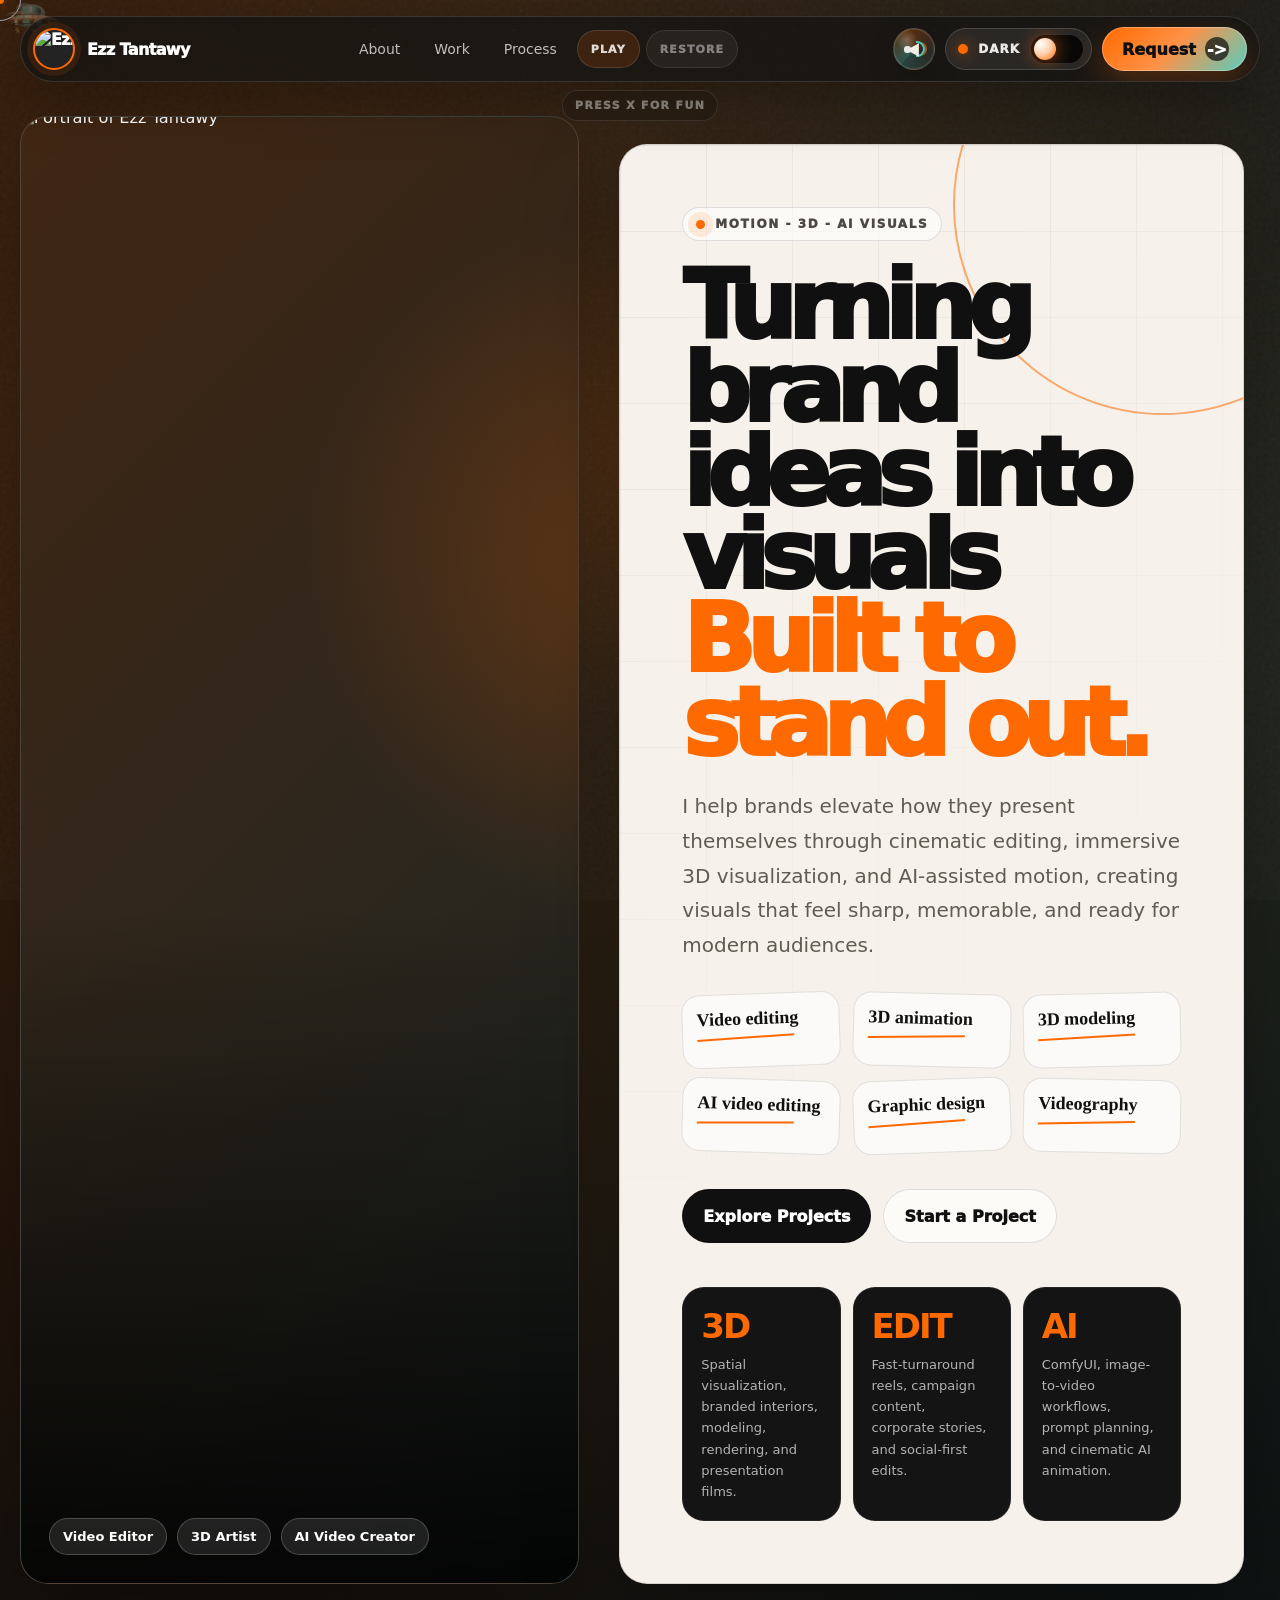
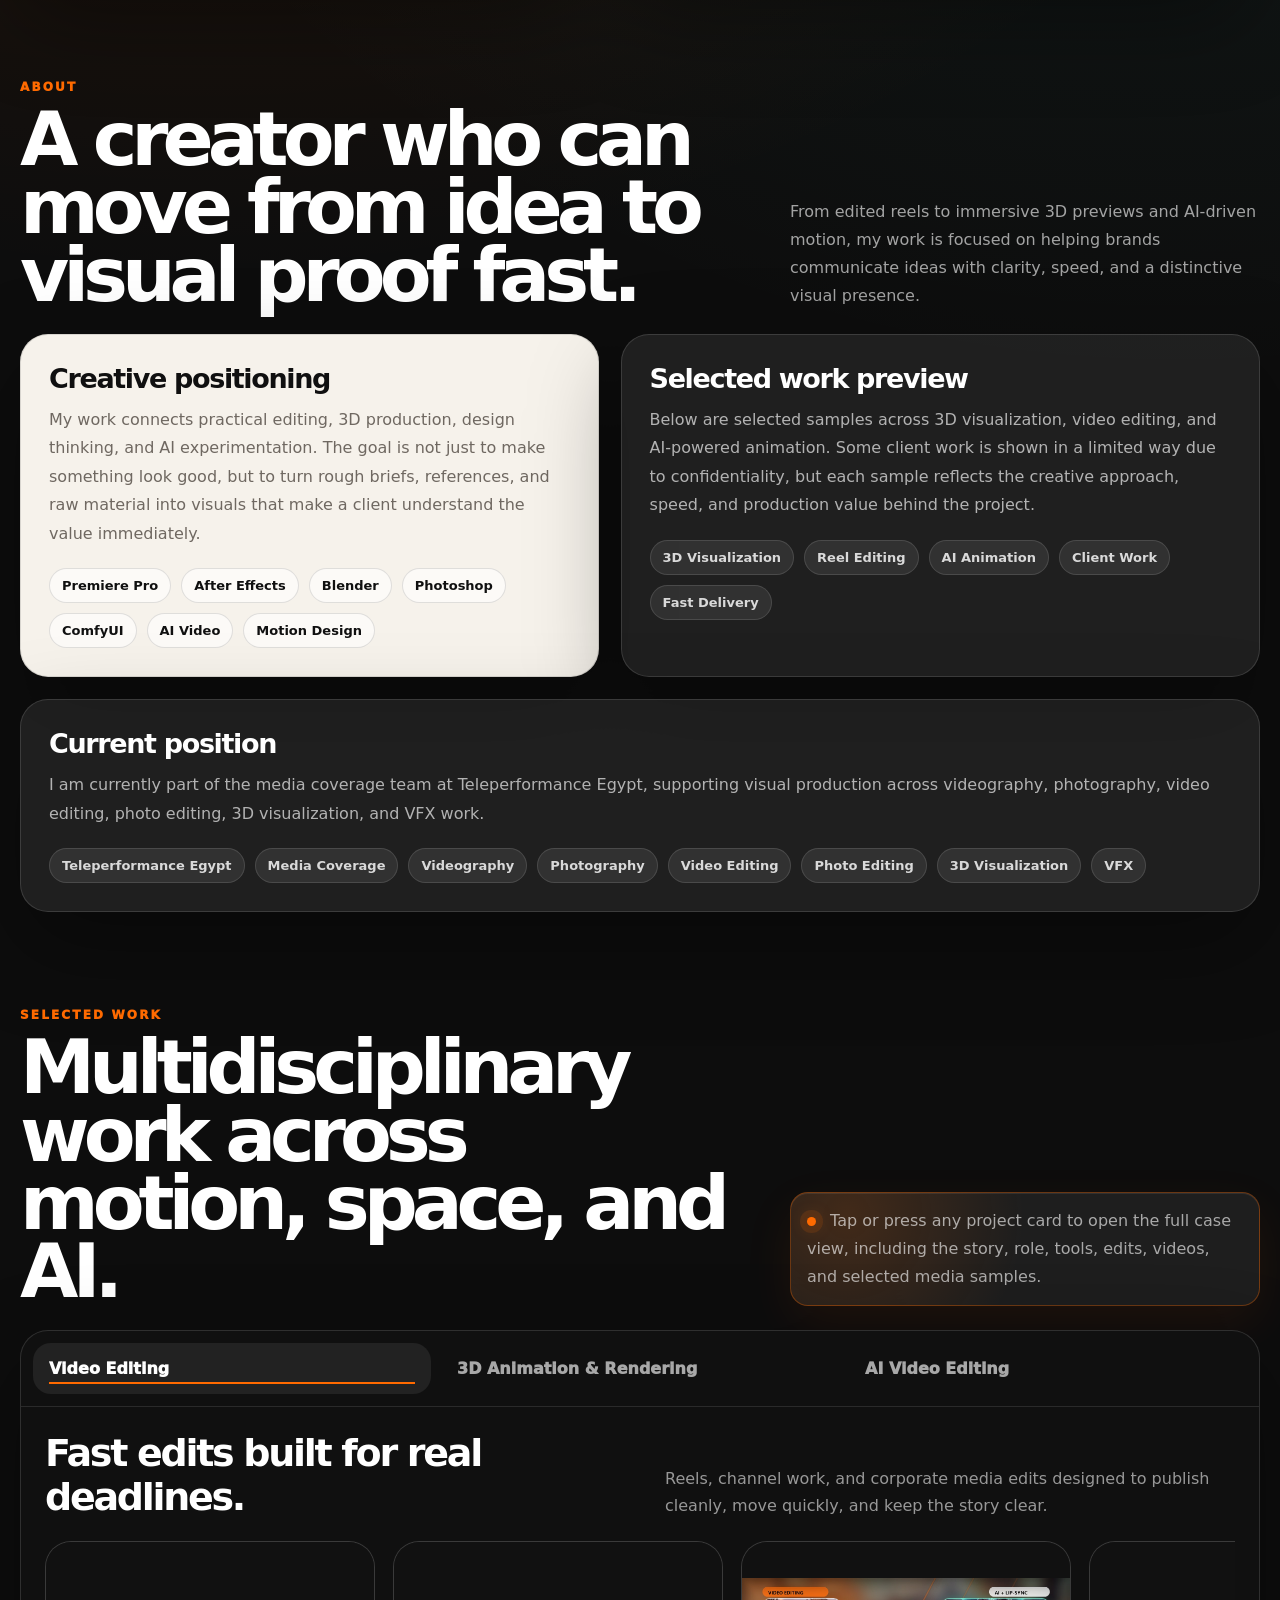
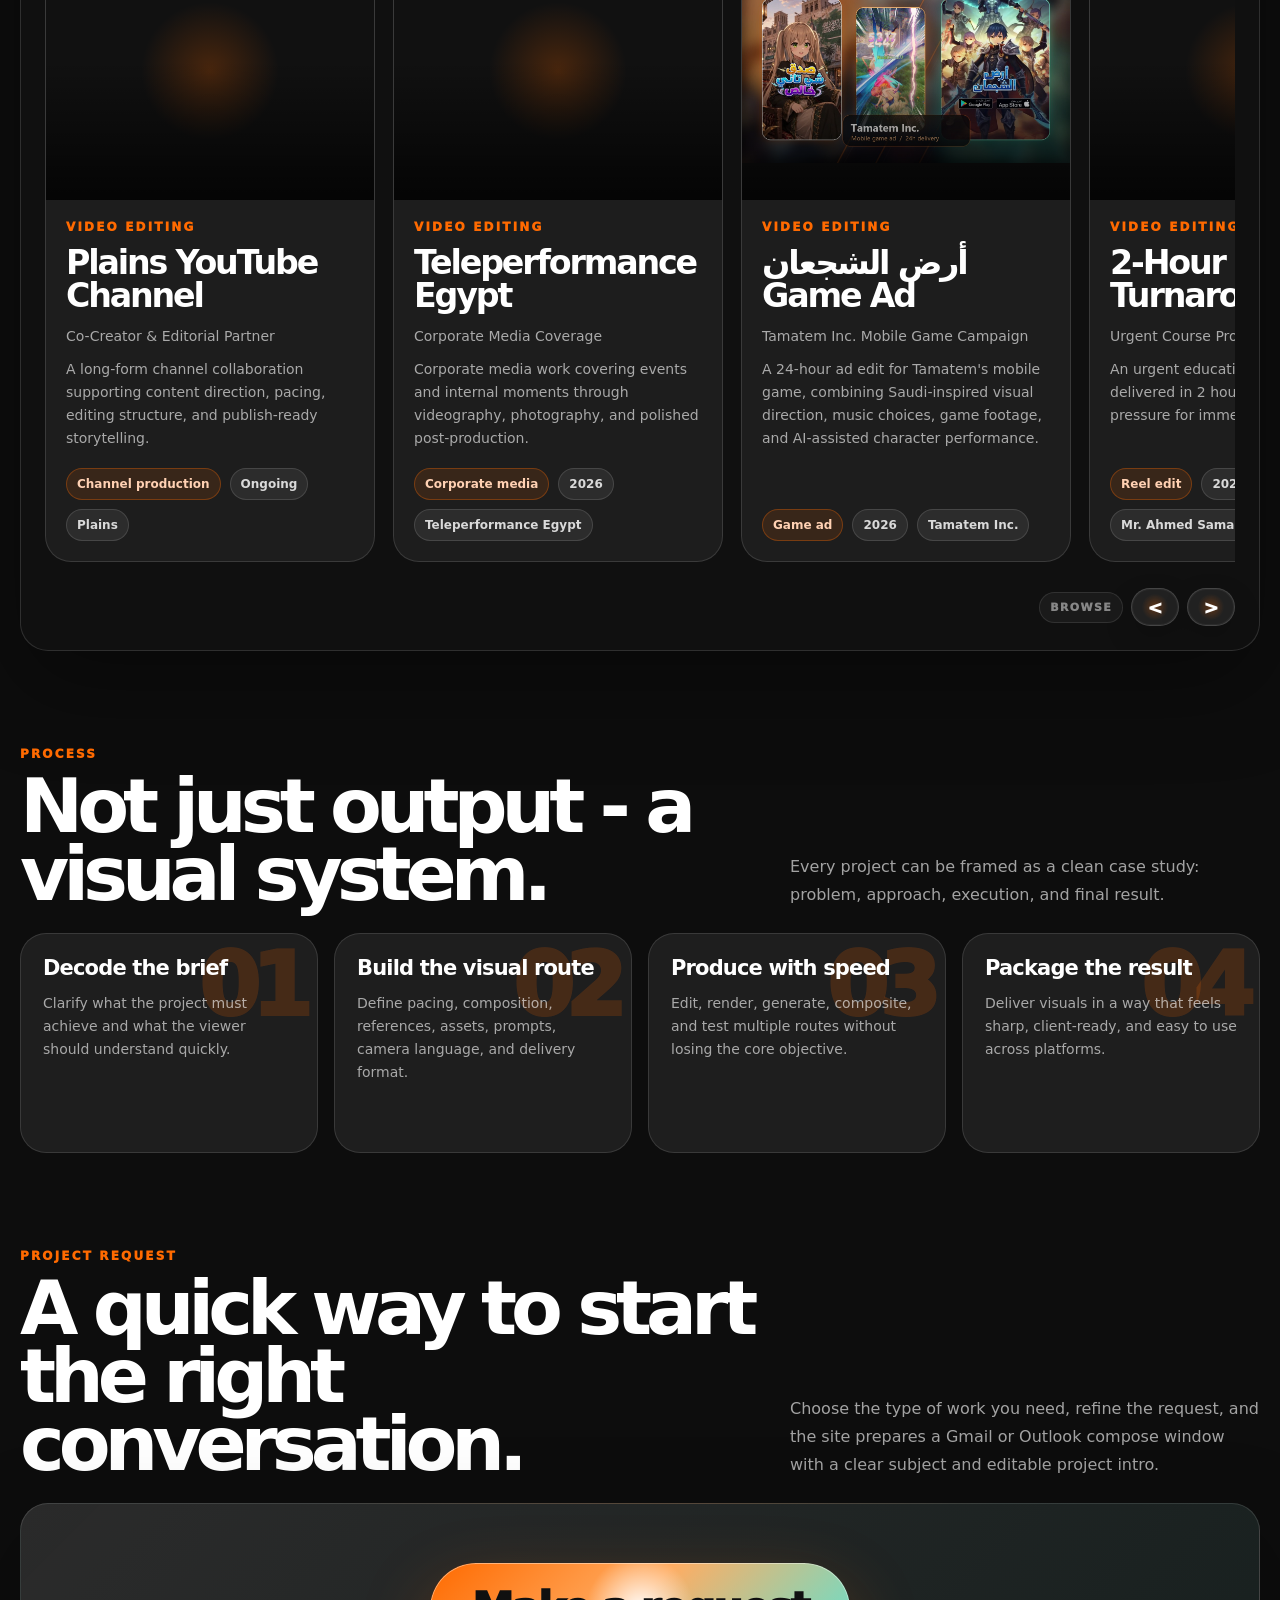
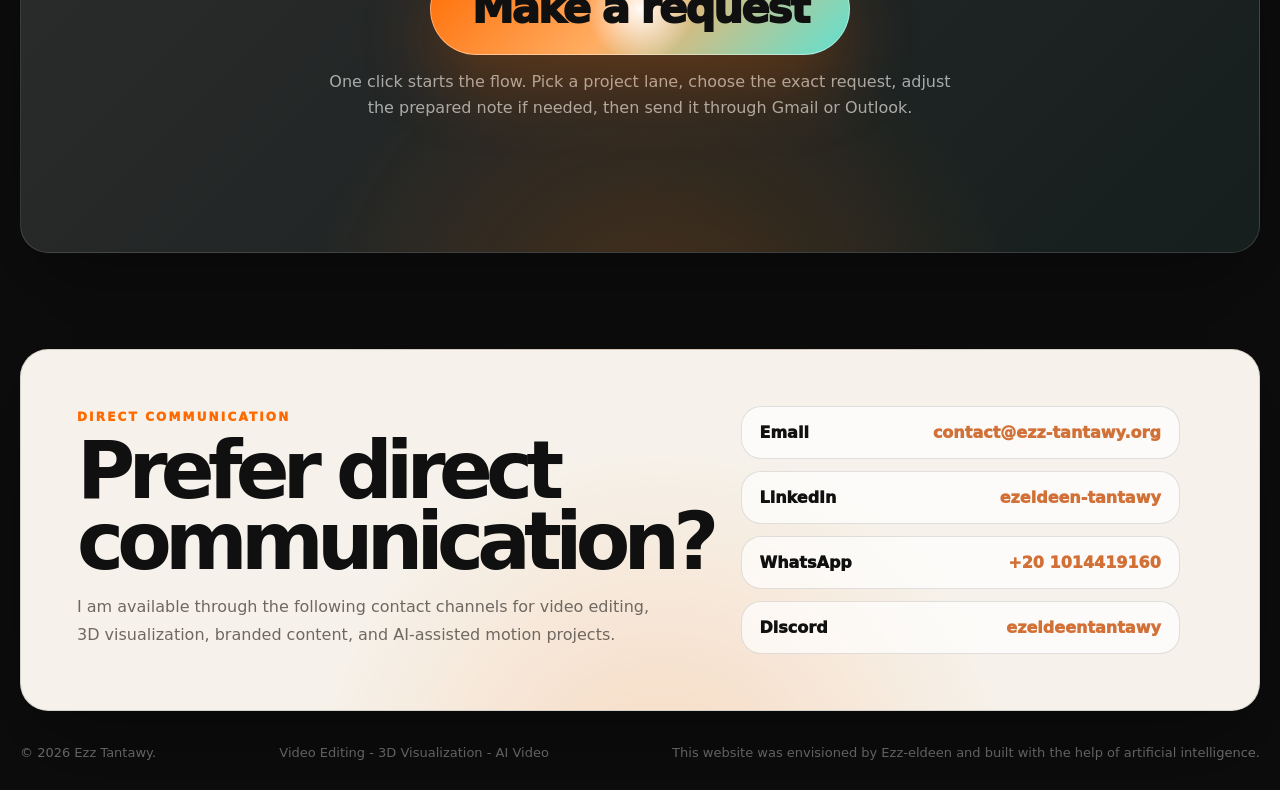
==== index.html @ 22fae377 "Add files via upload" ====
<!DOCTYPE html>
<html lang="en">
<head>
  <meta charset="UTF-8" />
  <meta name="viewport" content="width=device-width, initial-scale=1.0" />
  <title>Ezz Tantawy | Creative Portfolio</title>
  <meta name="description" content="Creative portfolio for Ezz Tantawy: video editing, 3D visualization, rendering, and AI-assisted video production." />
  <link rel="icon" type="image/png" href="assets/ezz-favicon.png" />
  <link rel="apple-touch-icon" href="assets/apple-touch-icon.png" />
  <link rel="preload" as="image" href="assets/ezz-profile-dark.jpg" />
  <link rel="preload" as="image" href="assets/ezz-profile-light.jpg" />
  <link rel="preload" as="image" href="assets/project-plains-youtube-channel.jpg" />
  <link rel="preload" as="image" href="assets/project-teleperformance-media-coverage.jpg" />
  <link rel="preload" as="image" href="assets/project-tamatem-heroes-land-ad.jpg" />
  <link rel="preload" as="image" href="assets/project-urgent-course-reel.jpg" />
  <link rel="preload" as="image" href="assets/project-waraha-hekaya-editor.jpg" />
  <link rel="preload" as="image" href="assets/project-automotive-service-center.jpg" />
  <link rel="preload" as="image" href="assets/project-apartment-visualization.jpg" />
  <link rel="preload" as="image" href="assets/project-apartment-floor-plan-visualization.jpg" />
  <link rel="preload" as="image" href="assets/project-comfyui-ai-animation.jpg" />
  <link rel="preload" as="image" href="assets/project-ai-building-vfx-animation.jpg" />
  <link rel="stylesheet" href="styles.css?v=20260604-tamatem-project" />
</head>
<body>
  <div class="intro-screen" id="introScreen" aria-hidden="true">
    <div class="intro-core">
      <span class="intro-progress-ring" aria-hidden="true"></span>
      <span class="intro-orbit intro-orbit-a" aria-hidden="true"></span>
      <span class="intro-orbit intro-orbit-b" aria-hidden="true"></span>
      <span class="intro-orbit intro-orbit-c" aria-hidden="true"></span>
      <img class="theme-portrait" src="assets/ezz-profile-dark.jpg" data-dark-src="assets/ezz-profile-dark.jpg" data-light-src="assets/ezz-profile-light.jpg" alt="" decoding="async" />
      <span class="intro-loading">Preparing portfolio <strong id="introProgressText">0%</strong></span>
    </div>
  </div>
  <div class="cursor-glow" aria-hidden="true"></div>
  <div class="cursor-ring" aria-hidden="true"></div>
  <div class="cursor-dot" aria-hidden="true"></div>
  <div class="theme-orbit-wash" aria-hidden="true"></div>
  <div class="space-war" id="spaceWar" aria-hidden="true"></div>
  <div class="player-ship" id="playerShip" aria-hidden="true"><span class="player-shield-barrier"></span></div>
  <div class="fun-hint" aria-hidden="true">
    <span class="desktop-copy">Press X for fun</span>
    <span class="mobile-copy">Double tap for fun</span>
  </div>
  <div class="arena-hud" id="arenaHud" aria-hidden="true">
    <span id="arenaStatus">Arena ready</span>
    <span id="bossStatus">Boss: waiting</span>
  </div>
  <div class="game-hud-panel" id="gameHudPanel" aria-hidden="true">
    <div class="ship-counter" id="shipCounter">SCORE 00000</div>
    <div class="hud-line"><span>Level</span><strong id="levelStatus">1</strong></div>
    <div class="hud-line"><span>Kills</span><strong id="killsStatus">0</strong></div>
    <div class="hud-line"><span>HP</span><strong id="healthStatus">100</strong></div>
    <div class="hud-bar"><span id="healthBar"></span></div>
    <div class="hud-line"><span>Shield</span><strong id="shieldStatus">0</strong></div>
    <div class="hud-bar shield"><span id="shieldBar"></span></div>
    <div class="powerup-status" id="powerupStatus">Base blaster</div>
  </div>
  <div class="scroll-lock-warning" id="scrollLockWarning" aria-hidden="true">Please end the game session to continue exploring the website</div>
  <div class="game-over-backdrop" id="gameOverBackdrop" aria-hidden="true"></div>
  <div class="game-over-panel" id="gameOverPanel" role="dialog" aria-modal="false" aria-hidden="true">
    <button class="game-over-close interactive" id="closeGameOverBtn" type="button" aria-label="Close game over popup">×</button>
    <h2>Game over</h2>
    <p>Your ship took critical damage, but the run looked good. Try again from level 1, or turn that arcade energy into a real project request.</p>
    <button class="try-again-btn interactive" id="tryAgainBtn" type="button">Try again</button>
    <button class="game-request-btn interactive" id="gameRequestBtn" type="button">Request a project</button>
  </div>
  <div class="level-transition-panel" id="levelTransitionPanel" aria-hidden="true">
    <small id="levelTransitionKicker">Level 1</small>
    <h2 id="levelTransitionTitle">Incoming wave</h2>
    <p id="levelTransitionText">Clear the hostile ships and keep your HP above zero.</p>
    <button class="try-again-btn interactive" id="levelRestartBtn" type="button">Play again</button>
  </div>

  <main class="page">
    <nav class="nav reveal interactive">
      <a class="brand" href="#top" aria-label="Go to top">
        <img class="brand-img theme-portrait" id="brandPortrait" src="assets/ezz-profile-dark.jpg" data-dark-src="assets/ezz-profile-dark.jpg" data-light-src="assets/ezz-profile-light.jpg" alt="Ezz Tantawy" decoding="async" fetchpriority="high" />
        <span>Ezz Tantawy</span>
      </a>
      <div class="nav-links" aria-label="Main navigation">
        <a href="#about">About</a>
        <a href="#work">Work</a>
        <a href="#process">Process</a>
        <button class="play-mode-btn interactive" id="playModeBtn" type="button">Play</button>
        <button class="restore-world-btn interactive" id="restoreWorldBtn" type="button">Restore</button>
      </div>
      <div class="nav-actions">
        <button class="sound-toggle interactive" id="soundToggle" type="button" aria-label="Mute sound" aria-pressed="false" title="Mute sound">
          <span class="sound-icon" aria-hidden="true">
            <span class="sound-wave"></span>
            <span class="sound-slash"></span>
          </span>
        </button>
        <button class="theme-switch interactive" id="themeSwitch" type="button" aria-label="Switch to light mode" aria-pressed="false">
          <span class="theme-switch-icon" aria-hidden="true"></span>
          <span class="theme-switch-text">Dark</span>
          <span class="theme-switch-track" aria-hidden="true"><span class="theme-switch-thumb"></span></span>
        </button>
        <a class="nav-cta interactive" href="#request">Request</a>
      </div>
    </nav>

    <header id="top" class="hero">
      <aside class="hero-photo reveal interactive">
        <img class="theme-portrait" id="heroPortrait" src="assets/ezz-profile-dark.jpg" data-dark-src="assets/ezz-profile-dark.jpg" data-light-src="assets/ezz-profile-light.jpg" alt="Portrait of Ezz Tantawy" decoding="async" fetchpriority="high" />
        <div class="photo-tags">
          <span>Video Editor</span>
          <span>3D Artist</span>
          <span>AI Video Creator</span>
        </div>
      </aside>

      <section class="hero-copy reveal interactive" aria-label="Portfolio intro">
        <div class="circle-line"></div>
        <div class="hero-content">
          <div class="eyebrow"><span class="dot"></span> Motion - 3D - AI Visuals</div>
          <h1>Turning brand ideas into visuals<br><em>Built to stand out.</em></h1>
          <p class="hero-desc">
            I help brands elevate how they present themselves through cinematic editing, immersive 3D visualization, and AI-assisted motion, creating visuals that feel sharp, memorable, and ready for modern audiences.
          </p>

          <div class="role-strip">
            <div class="role-card" style="--r:-2deg"><strong>Video editing</strong><i></i></div>
            <div class="role-card" style="--r:1.5deg"><strong>3D animation</strong><i></i></div>
            <div class="role-card" style="--r:-1.3deg"><strong>3D modeling</strong><i></i></div>
            <div class="role-card" style="--r:1.9deg"><strong>AI video editing</strong><i></i></div>
            <div class="role-card" style="--r:-2.2deg"><strong>Graphic design</strong><i></i></div>
            <div class="role-card" style="--r:1.1deg"><strong>Videography</strong><i></i></div>
          </div>

          <div class="actions">
            <a class="btn btn-dark interactive" href="#work">Explore Projects</a>
            <a class="btn btn-light interactive" href="#request">Start a Project</a>
          </div>
        </div>

        <div class="hero-bottom">
          <div class="metrics">
            <div class="metric interactive"><strong>3D</strong><span>Spatial visualization, branded interiors, modeling, rendering, and presentation films.</span></div>
            <div class="metric interactive"><strong>EDIT</strong><span>Fast-turnaround reels, campaign content, corporate stories, and social-first edits.</span></div>
            <div class="metric interactive"><strong>AI</strong><span>ComfyUI, image-to-video workflows, prompt planning, and cinematic AI animation.</span></div>
          </div>
        </div>
      </section>
    </header>

    <section id="about">
      <div class="section-head reveal">
        <div>
          <div class="kicker">About</div>
          <h2>A creator who can move from idea to visual proof fast.</h2>
        </div>
        <p>
          From edited reels to immersive 3D previews and AI-driven motion, my work is focused on helping brands communicate ideas with clarity, speed, and a distinctive visual presence.
        </p>
      </div>

      <div class="about-grid">
        <article class="panel light reveal interactive">
          <h3>Creative positioning</h3>
          <p>
            My work connects practical editing, 3D production, design thinking, and AI experimentation. The goal is not just to make something look good, but to turn rough briefs, references, and raw material into visuals that make a client understand the value immediately.
          </p>
          <div class="chips">
            <span class="chip">Premiere Pro</span>
            <span class="chip">After Effects</span>
            <span class="chip">Blender</span>
            <span class="chip">Photoshop</span>
            <span class="chip">ComfyUI</span>
            <span class="chip">AI Video</span>
            <span class="chip">Motion Design</span>
          </div>
        </article>

        <article class="panel reveal interactive">
          <h3>Selected work preview</h3>
          <p>
            Below are selected samples across 3D visualization, video editing, and AI-powered animation. Some client work is shown in a limited way due to confidentiality, but each sample reflects the creative approach, speed, and production value behind the project.
          </p>
          <div class="chips">
            <span class="chip">3D Visualization</span>
            <span class="chip">Reel Editing</span>
            <span class="chip">AI Animation</span>
            <span class="chip">Client Work</span>
            <span class="chip">Fast Delivery</span>
          </div>
        </article>

        <article class="panel current-position-panel reveal interactive">
          <h3>Current position</h3>
          <p>
            I am currently part of the media coverage team at Teleperformance Egypt, supporting visual production across videography, photography, video editing, photo editing, 3D visualization, and VFX work.
          </p>
          <div class="chips">
            <span class="chip">Teleperformance Egypt</span>
            <span class="chip">Media Coverage</span>
            <span class="chip">Videography</span>
            <span class="chip">Photography</span>
            <span class="chip">Video Editing</span>
            <span class="chip">Photo Editing</span>
            <span class="chip">3D Visualization</span>
            <span class="chip">VFX</span>
          </div>
        </article>
      </div>
    </section>

    <section id="work">
      <div class="section-head reveal">
        <div>
          <div class="kicker">Selected work</div>
          <h2>Multidisciplinary work across motion, space, and AI.</h2>
        </div>
        <p class="work-access-note">
          Tap or press any project card to open the full case view, including the story, role, tools, edits, videos, and selected media samples.
        </p>
      </div>

      <div class="tabs-shell reveal interactive">
        <div class="tab-row" role="tablist" aria-label="Portfolio categories">
          <button class="tab-btn active" type="button" data-tab="editing" role="tab" aria-selected="true">Video Editing</button>
          <button class="tab-btn" type="button" data-tab="threeD" role="tab" aria-selected="false">3D Animation & Rendering</button>
          <button class="tab-btn" type="button" data-tab="ai" role="tab" aria-selected="false">AI Video Editing</button>
        </div>

        <div class="tab-content active" id="editing" role="tabpanel">
          <div class="gallery-head">
            <div><h3>Fast edits built for real deadlines.</h3></div>
            <p>Reels, channel work, and corporate media edits designed to publish cleanly, move quickly, and keep the story clear.</p>
          </div>
          <div class="carousel-wrap">
            <div class="project-track" data-category="editing"></div>
            <div class="carousel-actions"><button class="arrow-btn" data-scroll="editing" data-dir="-1" aria-label="Scroll editing projects left">&lt;</button><button class="arrow-btn" data-scroll="editing" data-dir="1" aria-label="Scroll editing projects right">&gt;</button></div>
          </div>
        </div>

        <div class="tab-content" id="threeD" role="tabpanel">
          <div class="gallery-head">
            <div><h3>Spatial stories from plan to rendered reality.</h3></div>
            <p>3D projects focused on visualizing spaces, brands, and experiences before they physically exist.</p>
          </div>
          <div class="carousel-wrap">
            <div class="project-track" data-category="threeD"></div>
            <div class="carousel-actions"><button class="arrow-btn" data-scroll="threeD" data-dir="-1" aria-label="Scroll 3D projects left">&lt;</button><button class="arrow-btn" data-scroll="threeD" data-dir="1" aria-label="Scroll 3D projects right">&gt;</button></div>
          </div>
        </div>

        <div class="tab-content" id="ai" role="tabpanel">
          <div class="gallery-head">
            <div><h3>Experimental AI motion with production intent.</h3></div>
            <p>Image-to-video workflows, ComfyUI systems, and AI animation pieces refined through planning and post-production.</p>
          </div>
          <div class="carousel-wrap">
            <div class="project-track" data-category="ai"></div>
            <div class="carousel-actions"><button class="arrow-btn" data-scroll="ai" data-dir="-1" aria-label="Scroll AI projects left">&lt;</button><button class="arrow-btn" data-scroll="ai" data-dir="1" aria-label="Scroll AI projects right">&gt;</button></div>
          </div>
        </div>
      </div>
    </section>

    <section id="process">
      <div class="section-head reveal">
        <div>
          <div class="kicker">Process</div>
          <h2>Not just output - a visual system.</h2>
        </div>
        <p>Every project can be framed as a clean case study: problem, approach, execution, and final result.</p>
      </div>
      <div class="process-grid">
        <article class="process-card reveal interactive" data-step="01"><h3>Decode the brief</h3><p>Clarify what the project must achieve and what the viewer should understand quickly.</p></article>
        <article class="process-card reveal interactive" data-step="02"><h3>Build the visual route</h3><p>Define pacing, composition, references, assets, prompts, camera language, and delivery format.</p></article>
        <article class="process-card reveal interactive" data-step="03"><h3>Produce with speed</h3><p>Edit, render, generate, composite, and test multiple routes without losing the core objective.</p></article>
        <article class="process-card reveal interactive" data-step="04"><h3>Package the result</h3><p>Deliver visuals in a way that feels sharp, client-ready, and easy to use across platforms.</p></article>
      </div>
    </section>

    <section id="request">
      <div class="section-head reveal">
        <div>
          <div class="kicker">Project request</div>
          <h2>A quick way to start the right conversation.</h2>
        </div>
        <p>Choose the type of work you need, refine the request, and the site prepares a Gmail or Outlook compose window with a clear subject and editable project intro.</p>
      </div>

      <div class="request-card reveal interactive" id="requestTool" aria-label="Project request tool">
        <div class="request-start">
          <button class="request-main-btn interactive" id="makeRequestBtn" type="button">Make a request</button>
          <p class="request-microcopy">One click starts the flow. Pick a project lane, choose the exact request, adjust the prepared note if needed, then send it through Gmail or Outlook.</p>
        </div>

        <div class="request-choices" id="requestChoices" aria-hidden="true">
          <button class="choice-btn interactive" type="button" data-category="threeD">3D Modeling & Visualization</button>
          <button class="choice-btn interactive" type="button" data-category="editing">Video Editing</button>
          <button class="choice-btn interactive" type="button" data-category="longTerm">Long-Term Project Request</button>
        </div>

        <div class="request-subchoices" id="requestSubChoices" aria-hidden="true">
          <div class="request-step-label" id="requestSubLabel">Choose a focus</div>
        </div>

        <div class="request-form" id="requestForm" aria-hidden="true">
          <label class="request-field">
            Selected request
            <select id="requestTypeSelect">
              <optgroup label="3D Modeling & Visualization">
                <option value="3D Modeling & Visualization - Interior Design">Interior Design Visualization</option>
                <option value="3D Modeling & Visualization - Product Visualization">Product Visualization</option>
                <option value="3D Modeling & Visualization - 3D Animation">3D Animation</option>
              </optgroup>
              <optgroup label="Video Editing">
                <option value="Video Editing - Short-Form Reel Editing">Short-Form Reel Editing</option>
                <option value="Video Editing - Long-Form Video Editing">Long-Form Video Editing</option>
                <option value="Video Editing - Motion Design">Motion Design</option>
              </optgroup>
              <optgroup label="Long-Term Project Request">
                <option value="Long-Term Project Request - 1-3 Months">1-3 Months</option>
                <option value="Long-Term Project Request - 3-6 Months">3-6 Months</option>
                <option value="Long-Term Project Request - 6+ Months">6+ Months</option>
              </optgroup>
            </select>
          </label>

          <label class="request-field">
            Additional details
            <textarea id="requestDetails" placeholder="A short project intro will appear here after you choose a request focus. You can edit it, add details, or clear it before sending."></textarea>
          </label>

          <p class="request-helper">The email subject and message intro update from the selected focus. You can edit the text before choosing Gmail or Outlook.</p>
          <button class="send-request interactive" id="sendRequestBtn" type="button"><span>Send request</span></button>
          <div class="mail-options" id="mailOptions" aria-hidden="true" aria-label="Choose email provider">
            <button class="mail-option interactive" type="button" data-provider="gmail">Gmail</button>
            <button class="mail-option interactive" type="button" data-provider="outlook">Outlook</button>
          </div>
        </div>
      </div>
    </section>

    <section id="contact" class="contact-card reveal interactive">
      <div>
        <div class="kicker">Direct communication</div>
        <h2>Prefer direct communication?</h2>
        <p>I am available through the following contact channels for video editing, 3D visualization, branded content, and AI-assisted motion projects.</p>
      </div>
      <div class="contact-links">
        <a class="contact-link interactive" href="mailto:contact@ezz-tantawy.org"><span>Email</span><span>contact@ezz-tantawy.org</span></a>
        <a class="contact-link interactive" href="https://www.linkedin.com/in/ezeldeen-tantawy-785189240/" target="_blank" rel="noopener"><span>LinkedIn</span><span>ezeldeen-tantawy</span></a>
        <a class="contact-link interactive" href="https://wa.me/201014419160" target="_blank" rel="noopener"><span>WhatsApp</span><span>+20 1014419160</span></a>
        <a class="contact-link interactive" href="#" id="discordLink"><span>Discord</span><span>ezeldeentantawy</span></a>
      </div>
    </section>

    <footer>
      <span>&copy; <span id="year"></span> Ezz Tantawy.</span>
      <span>Video Editing - 3D Visualization - AI Video</span>
      <span>This website was envisioned by Ezz-eldeen and built with the help of artificial intelligence.</span>
    </footer>
  </main>

  <div class="modal" id="projectModal" aria-hidden="true" role="dialog" aria-modal="true">
    <div class="modal-card interactive">
      <button class="close-modal" type="button" aria-label="Close project viewer">&times;</button>
      <div class="modal-media">
        <div class="stage" id="stage"></div>
        <div class="media-tabs" id="mediaTabs"></div>
        <div class="media-list" id="mediaList"></div>
        <a class="open-external" id="openExternal" href="#" target="_blank" rel="noopener">Open current media externally</a>
      </div>
      <div class="modal-info">
        <div class="modal-kicker" id="modalCategory"></div>
        <h2 id="modalTitle"></h2>
        <p id="modalDescription"></p>
        <div class="info-grid" id="modalInfoGrid"></div>
        <div class="highlights" id="modalHighlights"></div>
        <button class="expand-btn" type="button" id="expandBtn">Show full breakdown</button>
        <div class="breakdown" id="breakdown"></div>
      </div>
    </div>
  </div>

  <script src="app.js?v=20260604-tamatem-project"></script>
</body>
</html>
---- styles.css ----
:root {
  --bg: #0d0d0d;
  --ink: #101010;
  --coal: #171717;
  --coal-2: #232323;
  --paper: #f6f2eb;
  --white: #ffffff;
  --muted: #a6a09a;
  --muted-dark: #6f6861;
  --orange: #ff6a00;
  --orange-2: #d27137;
  --teal: #5ee2d2;
  --cream: #fff7ea;
  --line: rgba(255,255,255,.13);
  --dark-line: rgba(16,16,16,.12);
  --radius: 28px;
  --shadow: 0 34px 90px rgba(0,0,0,.35);
  --mouse-x: 50vw;
  --mouse-y: 50vh;
  --intro-progress: 0%;
}

* { box-sizing: border-box; margin: 0; padding: 0; }
html { scroll-behavior: smooth; }
body {
  min-height: 100vh;
  color: var(--white);
  background:
    radial-gradient(circle at var(--mouse-x) var(--mouse-y), rgba(255,106,0,.14), transparent 22vw),
    radial-gradient(circle at 16% 7%, rgba(255,106,0,.22), transparent 28%),
    radial-gradient(circle at 92% 12%, rgba(94,226,210,.10), transparent 26%),
    var(--bg);
  font-family: Inter, ui-sans-serif, system-ui, -apple-system, BlinkMacSystemFont, "Segoe UI", sans-serif;
  overflow-x: hidden;
}

body::before {
  content: "";
  position: fixed;
  inset: 0;
  z-index: 0;
  pointer-events: none;
  background-image:
    linear-gradient(rgba(255,255,255,.07) 1px, transparent 1px),
    linear-gradient(90deg, rgba(255,255,255,.07) 1px, transparent 1px);
  background-size: 92px 92px;
  mask-image: radial-gradient(circle at var(--mouse-x) var(--mouse-y), black 0 28vw, transparent 58vw);
  opacity: .42;
}

body::after {
  content: "";
  position: fixed;
  inset: 0;
  z-index: 1;
  pointer-events: none;
  background-image: url("data:image/svg+xml,%3Csvg viewBox='0 0 260 260' xmlns='http://www.w3.org/2000/svg'%3E%3Cfilter id='n'%3E%3CfeTurbulence type='fractalNoise' baseFrequency='.82' numOctaves='4' stitchTiles='stitch'/%3E%3C/filter%3E%3Crect width='100%25' height='100%25' filter='url(%23n)'/%3E%3C/svg%3E");
  opacity: .055;
}

.intro-screen {
  position: fixed;
  inset: 0;
  z-index: 10000;
  display: grid;
  place-items: center;
  background:
    radial-gradient(circle at 50% 42%, rgba(255,106,0,.28), transparent 28%),
    radial-gradient(circle at 50% 58%, rgba(94,226,210,.12), transparent 34%),
    radial-gradient(circle at 18% 18%, rgba(255,255,255,.08), transparent 22%),
    #080808;
  transition: opacity .7s ease, transform .8s cubic-bezier(.16,.84,.24,1), filter .7s ease;
  overflow: hidden;
}

.intro-screen::before,
.intro-screen::after {
  content: "";
  position: absolute;
  inset: 0;
  pointer-events: none;
}

.intro-screen::before {
  background-image:
    linear-gradient(rgba(255,255,255,.055) 1px, transparent 1px),
    linear-gradient(90deg, rgba(255,255,255,.055) 1px, transparent 1px);
  background-size: 84px 84px;
  mask-image: radial-gradient(circle at 50% 50%, black, transparent 72%);
  opacity: .35;
}

.intro-screen::after {
  background:
    conic-gradient(from 0deg at 50% 50%, transparent 0 34deg, rgba(255,106,0,.10) 46deg, transparent 72deg, rgba(94,226,210,.08) 126deg, transparent 170deg, rgba(255,255,255,.06) 220deg, transparent 360deg);
  animation: introBackdropOrbit 7s linear infinite;
  opacity: .7;
}

.intro-core {
  position: relative;
  width: min(260px, 58vw);
  aspect-ratio: 1;
  display: grid;
  place-items: center;
  border-radius: 50%;
  background:
    radial-gradient(circle at 50% 50%, rgba(255,106,0,.18), transparent 50%),
    rgba(255,255,255,.045);
  box-shadow: 0 0 70px rgba(255,106,0,.30), inset 0 0 0 1px rgba(255,255,255,.22);
  animation: introPulse 1.4s ease-in-out infinite;
  z-index: 2;
}

.intro-core::before,
.intro-core::after {
  content: "";
  position: absolute;
  inset: -22px;
  border-radius: 50%;
  border: 1px solid rgba(255,106,0,.22);
  border-top-color: rgba(255,106,0,.90);
  border-left-color: rgba(94,226,210,.52);
  filter: drop-shadow(0 0 12px rgba(255,106,0,.34));
  animation: introOrbit 2.1s linear infinite;
}

.intro-core::after {
  inset: -42px;
  border-color: rgba(255,255,255,.12);
  border-right-color: rgba(255,106,0,.72);
  border-bottom-color: rgba(94,226,210,.44);
  animation-duration: 3.2s;
  animation-direction: reverse;
}

.intro-progress-ring {
  position: absolute;
  inset: -10px;
  border-radius: 50%;
  background:
    conic-gradient(from -90deg, var(--orange) 0 var(--intro-progress), rgba(255,255,255,.10) var(--intro-progress) 100%);
  filter: drop-shadow(0 0 22px rgba(255,106,0,.38));
  animation: introProgressBreathe 1.8s ease-in-out infinite;
}

.intro-progress-ring::before {
  content: "";
  position: absolute;
  inset: 8px;
  border-radius: 50%;
  background: #080808;
  box-shadow: inset 0 0 34px rgba(255,106,0,.18);
}

.intro-orbit {
  position: absolute;
  inset: -30px;
  border-radius: 50%;
  pointer-events: none;
  animation: introOrbit 2.6s linear infinite;
}

.intro-orbit::before {
  content: "";
  position: absolute;
  left: 50%;
  top: -3px;
  width: 56px;
  height: 12px;
  border-radius: 999px;
  transform: translateX(-50%);
  background: linear-gradient(90deg, transparent, rgba(255,106,0,.96), rgba(255,247,234,.86), transparent);
  box-shadow: 0 0 22px rgba(255,106,0,.72);
}

.intro-orbit-b {
  inset: -52px;
  animation-duration: 4.1s;
  animation-direction: reverse;
  transform: rotate(44deg);
}

.intro-orbit-b::before {
  width: 34px;
  height: 9px;
  background: linear-gradient(90deg, transparent, rgba(94,226,210,.86), rgba(255,247,234,.70), transparent);
  box-shadow: 0 0 18px rgba(94,226,210,.66);
}

.intro-orbit-c {
  inset: -70px;
  animation-duration: 5.4s;
  transform: rotate(-28deg);
  opacity: .78;
}

.intro-orbit-c::before {
  width: 22px;
  height: 22px;
  top: -10px;
  background: radial-gradient(circle, #fff7ea, var(--orange) 46%, transparent 70%);
  box-shadow: 0 0 24px rgba(255,106,0,.72);
}

.intro-core img {
  width: 76%;
  height: 76%;
  border-radius: 50%;
  object-fit: cover;
  border: 4px solid rgba(8,8,8,.86);
  box-shadow: 0 0 0 5px rgba(255,106,0,.18);
  position: relative;
  z-index: 4;
}

.intro-loading {
  position: absolute;
  left: 50%;
  top: calc(100% + 34px);
  transform: translateX(-50%);
  color: rgba(255,247,234,.72);
  font-family: ui-monospace, SFMono-Regular, Menlo, Consolas, monospace;
  font-size: 11px;
  font-weight: 1000;
  letter-spacing: .18em;
  text-transform: uppercase;
  white-space: nowrap;
  z-index: 5;
}

.intro-loading strong {
  color: var(--orange);
  margin-left: 8px;
}

body.intro-done .intro-screen {
  opacity: 0;
  pointer-events: none;
  transform: scale(1.08);
  filter: brightness(1.16);
}

body.intro-done .intro-core {
  animation: introLaunch .72s cubic-bezier(.16,.84,.24,1) both;
}

@keyframes introPulse {
  0%, 100% { transform: scale(.98); filter: brightness(1); }
  50% { transform: scale(1.035); filter: brightness(1.28); }
}

@keyframes introOrbit {
  to { rotate: 360deg; }
}

@keyframes introProgressBreathe {
  0%, 100% { transform: scale(.995); filter: drop-shadow(0 0 18px rgba(255,106,0,.32)); }
  50% { transform: scale(1.018); filter: drop-shadow(0 0 30px rgba(255,106,0,.54)); }
}

@keyframes introBackdropOrbit {
  to { transform: rotate(360deg); }
}

@keyframes introLaunch {
  0% { transform: scale(1); filter: brightness(1); }
  42% { transform: scale(1.12) rotate(4deg); filter: brightness(1.55); }
  100% { transform: scale(.78) rotate(-10deg); filter: brightness(1.8) blur(6px); opacity: 0; }
}

a { color: inherit; text-decoration: none; }
button, select, textarea { font: inherit; }
img { max-width: 100%; display: block; }
.page { position: relative; z-index: 2; }

.cursor-dot,
.cursor-ring,
.cursor-glow {
  position: fixed;
  left: 0;
  top: 0;
  pointer-events: none;
  z-index: 9999;
  opacity: 0;
  transform: translate(-50%, -50%);
}

.cursor-dot {
  width: 8px;
  height: 8px;
  border-radius: 50%;
  background: var(--orange);
  box-shadow: 0 0 18px rgba(255,106,0,.75);
}

.cursor-ring {
  width: 42px;
  height: 42px;
  border: 1px solid rgba(255,255,255,.7);
  border-radius: 50%;
  mix-blend-mode: difference;
  transition: width .2s ease, height .2s ease, border-color .2s ease, opacity .2s ease;
}

.cursor-glow {
  width: 460px;
  height: 460px;
  border-radius: 50%;
  background: radial-gradient(circle, rgba(255,106,0,.18), rgba(94,226,210,.07) 32%, rgba(255,255,255,.05) 44%, transparent 68%);
  filter: blur(10px);
  z-index: 1;
  mix-blend-mode: screen;
}

@media (pointer: fine) {
  body, body * { cursor: none; }
  .cursor-dot, .cursor-ring, .cursor-glow { opacity: 1; }
  body.cursor-active .cursor-ring { width: 64px; height: 64px; border-color: rgba(255,106,0,.95); }
}

.fun-hint {
  position: fixed;
  top: var(--fun-hint-top, 84px);
  left: 50%;
  transform: translateX(-50%);
  z-index: 48;
  pointer-events: none;
  padding: 8px 12px;
  border: 1px solid rgba(255,255,255,.10);
  border-radius: 999px;
  background: rgba(16,16,16,.22);
  color: rgba(255,255,255,.42);
  backdrop-filter: blur(14px);
  font-size: 11px;
  font-weight: 950;
  letter-spacing: .12em;
  text-transform: uppercase;
  transition: color .3s ease, border-color .3s ease, opacity .3s ease;
}

.fun-hint::after,
.play-mode-btn::after {
  content: "";
  position: absolute;
  inset: -2px;
  border-radius: inherit;
  border: 1px solid rgba(255,106,0,0);
  pointer-events: none;
  opacity: 0;
  animation: promptStroke 10s ease-in-out infinite;
}

.play-mode-btn { position: relative; overflow: hidden; }
.play-mode-btn::after { animation-delay: .24s; }

@keyframes promptStroke {
  0%, 72%, 100% { opacity: 0; border-color: rgba(255,106,0,0); box-shadow: none; }
  78% { opacity: 1; border-color: rgba(255,106,0,.92); box-shadow: 0 0 0 0 rgba(255,106,0,.32), 0 0 22px rgba(255,106,0,.26); }
  88% { opacity: .18; border-color: rgba(255,106,0,.18); box-shadow: 0 0 0 12px rgba(255,106,0,0), 0 0 36px rgba(255,106,0,0); }
}

.fun-hint .mobile-copy { display: none; }

.space-war {
  position: fixed;
  inset: 0;
  z-index: 1;
  pointer-events: none;
  overflow: hidden;
  opacity: .46;
  contain: layout paint style;
}

.space-war::before,
.space-war::after {
  content: "";
  position: absolute;
  inset: -20%;
  background-image:
    radial-gradient(circle, rgba(255,255,255,.68) 0 1px, transparent 1.7px),
    radial-gradient(circle, rgba(94,226,210,.42) 0 1px, transparent 1.8px);
  background-position: 0 0, 42px 86px;
  background-size: 140px 140px, 210px 210px;
  transform: translate3d(0, var(--space-scroll, 0px), 0);
  opacity: .38;
  will-change: transform;
}

.space-war::after {
  background-size: 280px 280px, 360px 360px;
  transform: translate3d(0, calc(var(--space-scroll, 0px) * .45), 0);
  opacity: .24;
  filter: blur(.3px);
}

.player-ship {
  position: fixed;
  left: 0;
  top: 0;
  z-index: 85;
  --shield-scale: .72;
  --shield-opacity: 0;
  width: 50px;
  height: 58px;
  pointer-events: none;
  opacity: 0;
  transform: translate3d(var(--player-x, 50vw), var(--player-y, 50vh), 0) translate(-50%, -50%);
  transition: opacity .22s ease;
  filter: drop-shadow(0 0 16px rgba(255,106,0,.5)) drop-shadow(0 0 20px rgba(94,226,210,.34));
  image-rendering: pixelated;
  isolation: isolate;
}

body.play-mode .player-ship { opacity: 1; }
body.play-mode .cursor-dot,
body.play-mode .cursor-ring,
body.play-mode .cursor-glow { opacity: 0 !important; }

.player-shield-barrier {
  position: absolute;
  left: 50%;
  top: -20px;
  width: 96px;
  height: 58px;
  border-radius: 52% 52% 18% 18%;
  border: 0;
  border-top: 3px solid rgba(94,226,210,.88);
  border-left: 2px solid rgba(94,226,210,.24);
  border-right: 2px solid rgba(94,226,210,.24);
  background:
    radial-gradient(ellipse at 50% 0%, rgba(94,226,210,.30), rgba(94,226,210,.12) 38%, transparent 73%),
    linear-gradient(90deg, transparent 4%, rgba(255,255,255,.20), transparent 96%);
  clip-path: ellipse(50% 63% at 50% 6%);
  opacity: var(--shield-opacity);
  transform: translate(-50%, 0) scale(var(--shield-scale));
  transform-origin: 50% 100%;
  filter: drop-shadow(0 0 14px rgba(94,226,210,.82)) drop-shadow(0 0 28px rgba(94,226,210,.42));
  mix-blend-mode: screen;
  pointer-events: none;
  z-index: 3;
  animation: playerBarrierPulse 1.12s ease-in-out infinite;
  transition: opacity .22s ease, transform .22s ease;
}

.player-shield-barrier::before,
.player-shield-barrier::after {
  content: "";
  position: absolute;
  pointer-events: none;
  border-radius: 50%;
}

.player-shield-barrier::before {
  left: 14%;
  right: 14%;
  top: 8px;
  height: 3px;
  background: linear-gradient(90deg, transparent, rgba(255,255,255,.92), rgba(94,226,210,.82), transparent);
  box-shadow: 0 0 16px rgba(94,226,210,.88);
  animation: shieldArcSweep 1.35s ease-in-out infinite;
}

.player-shield-barrier::after {
  left: 14px;
  right: 14px;
  top: 13px;
  height: 22px;
  border-top: 1px solid rgba(255,255,255,.34);
  opacity: .72;
}

.player-ship::before {
  content: "";
  position: absolute;
  inset: 0;
  z-index: 1;
  clip-path: polygon(50% 0, 63% 18%, 74% 42%, 96% 58%, 74% 66%, 69% 100%, 50% 82%, 31% 100%, 26% 66%, 4% 58%, 26% 42%, 37% 18%);
  background:
    radial-gradient(circle at 50% 22%, #fff7ea 0 10%, #ff6a00 11% 19%, transparent 20%),
    linear-gradient(90deg, transparent 0 13%, #ff6a00 13% 24%, #101010 24% 37%, #5ee2d2 37% 50%, #fff7ea 50% 63%, #101010 63% 76%, #ff6a00 76% 87%, transparent 87%),
    linear-gradient(180deg, #fff7ea, #ff6a00 30%, #20252a 31% 64%, #0d0d0d 65% 82%, #5ee2d2 83%);
  box-shadow: inset 0 6px rgba(255,255,255,.38), inset 0 -7px rgba(0,0,0,.42), 0 0 0 2px rgba(255,106,0,.28);
}

.player-ship::after {
  content: "";
  position: absolute;
  left: 36%;
  bottom: -15%;
  z-index: 2;
  width: 28%;
  height: 34%;
  background:
    linear-gradient(180deg, rgba(255,247,234,.94), rgba(255,106,0,.9) 42%, rgba(94,226,210,.55), transparent);
  clip-path: polygon(50% 100%, 0 0, 100% 0);
  animation: playerThruster .18s steps(2, end) infinite;
}

.player-ship.player-hit {
  animation: playerHit .5s ease both;
}

.player-ship.player-shield {
  animation: playerShield .16s steps(2, end) infinite;
}

.player-ship.player-crash {
  animation: playerCrash .64s cubic-bezier(.12,.82,.2,1) both;
}

.player-ship.player-exploded {
  animation: playerExplode .72s cubic-bezier(.13,.74,.24,1) forwards;
}

.player-ship.player-exploded::before,
.player-ship.player-exploded::after,
.player-ship.player-exploded .player-shield-barrier {
  opacity: 0;
}

.player-bullet,
.enemy-projectile {
  position: fixed;
  left: 0;
  top: 0;
  z-index: 82;
  pointer-events: none;
  transform: translate3d(var(--x), var(--y), 0) translate(-50%, -50%);
  will-change: transform;
}

.player-bullet {
  width: 5px;
  height: 20px;
  border-radius: 999px;
  background: linear-gradient(180deg, #fff, #5ee2d2 58%, transparent);
  box-shadow: 0 0 16px rgba(94,226,210,.9), 0 0 28px rgba(255,106,0,.28);
}

.enemy-projectile {
  width: var(--shot-size, 11px);
  height: var(--shot-size, 11px);
  border-radius: 50%;
  background: radial-gradient(circle, #fff7ea 0 18%, #ff6a00 42%, rgba(255,106,0,.08) 74%);
  box-shadow: 0 0 14px rgba(255,106,0,.92);
}

.enemy-projectile.boss-shot {
  width: var(--shot-size, 15px);
  height: var(--shot-size, 15px);
  background:
    radial-gradient(circle, #fff7ea 0 14%, #5ee2d2 36%, #ff6a00 64%, rgba(255,106,0,.08) 78%);
  box-shadow: 0 0 18px rgba(94,226,210,.86), 0 0 28px rgba(255,106,0,.55);
}

.enemy-laser {
  position: fixed;
  left: 0;
  top: 0;
  z-index: 83;
  width: var(--laser-length, 120px);
  height: var(--laser-width, 8px);
  border-radius: 999px;
  pointer-events: none;
  transform: translate3d(var(--laser-x), var(--laser-y), 0) rotate(var(--laser-rot));
  transform-origin: 0 50%;
  background:
    linear-gradient(90deg, rgba(255,247,234,.95), rgba(94,226,210,.86) 16%, rgba(94,226,210,.22) 78%, transparent);
  box-shadow: 0 0 18px rgba(94,226,210,.82), 0 0 34px rgba(94,226,210,.34);
  animation: laserFlicker .12s steps(2, end) infinite;
}

@keyframes laserFlicker {
  0%, 100% { opacity: .64; filter: brightness(1); }
  50% { opacity: 1; filter: brightness(1.8); }
}

.power-up {
  position: fixed;
  left: 0;
  top: 0;
  z-index: 84;
  width: 34px;
  height: 34px;
  display: grid;
  place-items: center;
  border: 1px solid rgba(255,255,255,.48);
  border-radius: 9px;
  background: rgba(10,14,18,.78);
  color: #fff7ea;
  font-family: ui-monospace, SFMono-Regular, Menlo, Consolas, monospace;
  font-size: 10px;
  font-weight: 1000;
  letter-spacing: .04em;
  pointer-events: none;
  transform: translate3d(var(--x), var(--y), 0) translate(-50%, -50%) rotate(var(--r, 0deg));
  box-shadow: 0 0 18px var(--power-color, rgba(255,106,0,.65)), inset 0 0 18px rgba(255,255,255,.08);
  animation: powerPulse .7s ease-in-out infinite;
}

@keyframes powerPulse {
  0%, 100% { filter: brightness(1); }
  50% { filter: brightness(1.55); }
}

@keyframes playerThruster {
  0%, 100% { opacity: .45; transform: scaleY(.78); }
  50% { opacity: 1; transform: scaleY(1.22); }
}

@keyframes playerHit {
  0%, 100% { filter: drop-shadow(0 0 16px rgba(94,226,210,.62)); }
  30% { filter: drop-shadow(0 0 24px rgba(255,106,0,1)) brightness(2); transform: translate3d(var(--player-x), var(--player-y), 0) translate(-50%, -50%) rotate(-9deg); }
  60% { transform: translate3d(var(--player-x), var(--player-y), 0) translate(-50%, -50%) rotate(8deg); }
}

@keyframes playerShield {
  0%, 100% { opacity: .48; filter: drop-shadow(0 0 18px rgba(94,226,210,.82)) brightness(1.4); }
  50% { opacity: 1; filter: drop-shadow(0 0 26px rgba(255,106,0,.88)) brightness(1.8); }
}

@keyframes playerBarrierSpin {
  to { rotate: 360deg; }
}

@keyframes playerBarrierPulse {
  0%, 100% {
    box-shadow: 0 -2px 18px rgba(94,226,210,.28), inset 0 9px 18px rgba(94,226,210,.14);
    filter: drop-shadow(0 0 14px rgba(94,226,210,.72)) drop-shadow(0 0 24px rgba(94,226,210,.30));
  }
  50% {
    box-shadow: 0 -4px 34px rgba(94,226,210,.52), inset 0 12px 28px rgba(94,226,210,.22);
    filter: drop-shadow(0 0 22px rgba(94,226,210,.90)) drop-shadow(0 0 36px rgba(94,226,210,.44));
  }
}

@keyframes shieldArcSweep {
  0%, 100% { opacity: .38; transform: translateX(-17%) scaleX(.68); }
  50% { opacity: 1; transform: translateX(17%) scaleX(1.04); }
}

@keyframes glassSweep {
  0% { background-position: 140% 0, 0 0, 0 0; opacity: 0; }
  28% { opacity: .56; }
  100% { background-position: -35% 0, 0 0, 0 0; opacity: .48; }
}

@keyframes glassTitlePop {
  0% { opacity: 0; transform: translateY(18px) scale(.94); filter: blur(8px); }
  55% { opacity: 1; transform: translateY(-2px) scale(1.015); filter: blur(0); }
  100% { opacity: 1; transform: translateY(0) scale(1); filter: blur(0); }
}

@keyframes glassTextRise {
  0% { opacity: 0; transform: translateY(12px); filter: blur(5px); }
  100% { opacity: 1; transform: translateY(0); filter: blur(0); }
}

@keyframes playerCrash {
  0% {
    transform: translate3d(var(--player-x), var(--player-y), 0) translate(-50%, -50%) scale(1) rotate(0deg);
    filter: drop-shadow(0 0 16px rgba(255,106,0,.5)) drop-shadow(0 0 20px rgba(94,226,210,.34));
  }
  34% {
    transform: translate3d(var(--player-x), var(--player-y), 0) translate(-50%, calc(-50% + 78px)) scale(.94) rotate(18deg);
    filter: drop-shadow(0 0 34px rgba(255,106,0,1)) brightness(2.2);
  }
  58% {
    transform: translate3d(var(--player-x), var(--player-y), 0) translate(-50%, calc(-50% + 42px)) scale(1.04) rotate(-10deg);
  }
  100% {
    transform: translate3d(var(--player-x), var(--player-y), 0) translate(-50%, -50%) scale(1) rotate(0deg);
  }
}

@keyframes playerExplode {
  0% {
    opacity: 1;
    transform: translate3d(var(--player-x), var(--player-y), 0) translate(-50%, -50%) scale(1) rotate(0deg);
    filter: drop-shadow(0 0 18px rgba(255,106,0,.7)) brightness(1.2);
  }
  28% {
    opacity: 1;
    transform: translate3d(var(--player-x), var(--player-y), 0) translate(-50%, -50%) scale(1.28) rotate(-18deg);
    filter: drop-shadow(0 0 42px rgba(255,106,0,1)) drop-shadow(0 0 30px rgba(94,226,210,.82)) brightness(2.7);
  }
  100% {
    opacity: 0;
    transform: translate3d(var(--player-x), var(--player-y), 0) translate(-50%, -50%) scale(.12) rotate(92deg);
    filter: blur(8px) brightness(3.4);
  }
}

.space-ship {
  position: absolute;
  left: 0;
  top: 0;
  width: calc(var(--ship-size, 32px) * 1.9);
  height: var(--ship-size, 32px);
  transform: translate3d(var(--ship-x), calc(var(--ship-y) + var(--ship-scroll, 0px)), 0) rotate(var(--ship-rot));
  filter: drop-shadow(0 0 10px rgba(255,106,0,.42)) drop-shadow(0 0 16px rgba(94,226,210,.18));
  will-change: transform, opacity;
  contain: layout paint style;
}

.ship-beam,
.ship-body,
.ship-dome,
.ship-lights,
.ship-thrusters,
.ship-thruster,
.ship-smoke {
  position: absolute;
  image-rendering: pixelated;
}

.ship-beam {
  left: 50%;
  top: 62%;
  width: calc(var(--ship-size, 32px) * 2.8);
  height: calc(var(--ship-size, 32px) * 1.9);
  transform: translateX(-50%);
  transform-origin: 50% 0;
  clip-path: polygon(44% 0, 56% 0, 100% 100%, 0 100%);
  background: radial-gradient(ellipse at 50% 0%, rgba(94,226,210,.34), rgba(255,106,0,.10) 42%, transparent 72%);
  mix-blend-mode: screen;
  opacity: .26;
  animation: beamPulse 1.35s ease-in-out infinite;
}

.ship-body {
  left: 7%;
  top: 41%;
  width: 86%;
  height: 40%;
  border-radius: 50%;
  background:
    linear-gradient(180deg, rgba(255,247,234,.96), rgba(255,106,0,.88) 42%, rgba(105,62,38,.98) 43%, rgba(20,20,20,.88) 74%, rgba(94,226,210,.78) 75%),
    repeating-linear-gradient(90deg, rgba(255,255,255,.22) 0 5px, transparent 5px 10px);
  clip-path: polygon(5% 48%, 16% 22%, 31% 8%, 69% 8%, 84% 22%, 95% 48%, 83% 75%, 66% 90%, 34% 90%, 17% 75%);
  box-shadow: inset 0 -5px 0 rgba(0,0,0,.28), inset 0 4px 0 rgba(255,255,255,.34);
}

.ship-dome {
  left: 33%;
  top: 13%;
  width: 34%;
  height: 42%;
  border-radius: 50% 50% 38% 38%;
  background:
    radial-gradient(circle at 34% 28%, rgba(255,255,255,.94), rgba(94,226,210,.82) 34%, rgba(22,88,95,.86) 72%);
  border: 2px solid rgba(255,247,234,.5);
  box-shadow: inset -4px -5px 0 rgba(0,0,0,.18);
}

.ship-lights {
  left: 22%;
  top: 58%;
  width: 56%;
  height: 12%;
  background:
    radial-gradient(circle at 0 50%, #fff7ea 0 3px, transparent 4px),
    radial-gradient(circle at 33% 50%, #5ee2d2 0 3px, transparent 4px),
    radial-gradient(circle at 66% 50%, #fff7ea 0 3px, transparent 4px),
    radial-gradient(circle at 100% 50%, #ff6a00 0 3px, transparent 4px);
  animation: lightBlink .65s steps(2, end) infinite;
}

.ship-thrusters {
  left: 22%;
  top: 76%;
  width: 56%;
  height: 26%;
  display: flex;
  justify-content: space-between;
  align-items: flex-start;
  pointer-events: none;
}

.ship-thruster {
  position: relative;
  width: 18%;
  height: 54%;
  border-radius: 0 0 40% 40%;
  background: linear-gradient(180deg, #101010, #5b3322 45%, #ff6a00 46% 58%, #101010 59%);
  box-shadow: inset 0 -3px 0 rgba(0,0,0,.34), 0 0 8px rgba(255,106,0,.24);
}

.ship-thruster::after {
  content: "";
  position: absolute;
  left: 20%;
  top: 62%;
  width: 60%;
  height: 92%;
  border-radius: 50% 50% 60% 60%;
  background: linear-gradient(180deg, #fff7ea, #ff6a00 44%, rgba(94,226,210,.34), transparent 78%);
  transform-origin: 50% 0;
  animation: thrusterBurn .24s steps(2, end) infinite;
  opacity: .82;
  filter: blur(.2px);
}

.ship-smoke {
  left: 0;
  top: 74%;
  width: 100%;
  height: 74%;
  opacity: 0;
  pointer-events: none;
}

.ship-smoke::before,
.ship-smoke::after {
  content: "";
  position: absolute;
  width: 28%;
  height: 58%;
  border-radius: 50%;
  background:
    radial-gradient(circle, rgba(120,120,120,.62), rgba(80,80,80,.28) 52%, transparent 72%);
  filter: blur(.4px);
  opacity: 0;
  animation: damagedSmoke 1.05s ease-in-out infinite;
}

.ship-smoke::before { left: 2%; top: 8%; }
.ship-smoke::after { right: 6%; top: 22%; animation-delay: .34s; }

.space-ship.destroyed-ship {
  opacity: 0;
  transform: translate3d(var(--ship-x), calc(var(--ship-y) + var(--ship-scroll, 0px)), 0) rotate(var(--ship-rot)) scale(.2);
  transition: opacity .24s ease, transform .34s ease;
}

.space-ship.standby-ship {
  opacity: 0 !important;
  pointer-events: none;
}

.space-ship.ship-impact {
  animation: shipImpact .26s ease both;
}

.space-ship.laser-ship {
  filter: drop-shadow(0 0 12px rgba(94,226,210,.62)) drop-shadow(0 0 18px rgba(255,106,0,.18));
}

.space-ship.laser-ship .ship-beam {
  background: radial-gradient(ellipse at 50% 0%, rgba(255,247,234,.24), rgba(94,226,210,.30) 34%, transparent 72%);
  opacity: .34;
}

.space-ship.laser-ship .ship-body {
  left: 9%;
  top: 32%;
  width: 82%;
  height: 50%;
  border-radius: 18% 18% 48% 48%;
  clip-path: polygon(8% 42%, 25% 12%, 50% 0, 75% 12%, 92% 42%, 72% 84%, 50% 100%, 28% 84%);
  background:
    radial-gradient(circle at 50% 50%, rgba(255,247,234,.88) 0 8%, transparent 9%),
    linear-gradient(180deg, rgba(94,226,210,.95), rgba(28,72,88,.96) 46%, rgba(12,14,18,.94) 47% 78%, rgba(255,106,0,.62) 79%);
  box-shadow: inset 0 4px 0 rgba(255,255,255,.34), inset 0 -7px 0 rgba(0,0,0,.36), 0 0 14px rgba(94,226,210,.26);
}

.space-ship.laser-ship .ship-dome {
  left: 40%;
  top: 4%;
  width: 20%;
  height: 36%;
  border-radius: 50%;
  background: radial-gradient(circle at 42% 30%, #fff7ea, #ff6a00 38%, rgba(94,226,210,.88) 72%);
  box-shadow: 0 0 10px rgba(255,106,0,.46);
}

.space-ship.laser-ship .ship-lights {
  left: 18%;
  top: 50%;
  width: 64%;
  background:
    radial-gradient(circle at 0 50%, #5ee2d2 0 3px, transparent 4px),
    radial-gradient(circle at 50% 50%, #fff7ea 0 4px, transparent 5px),
    radial-gradient(circle at 100% 50%, #5ee2d2 0 3px, transparent 4px);
}

.space-ship.ship-damage-1 {
  filter: drop-shadow(0 0 14px rgba(255,106,0,.66)) saturate(1.2);
}

.space-ship.ship-damage-1 .ship-thruster::after {
  animation-duration: .13s;
  opacity: .62;
}

.space-ship.ship-damage-2 .ship-body,
.space-ship.ship-damage-3 .ship-body {
  background:
    radial-gradient(circle at 72% 68%, rgba(0,0,0,.62) 0 12%, transparent 13%),
    linear-gradient(180deg, rgba(255,247,234,.82), rgba(255,106,0,.78) 42%, rgba(74,43,31,.98) 43%, rgba(18,18,18,.96) 74%, rgba(94,226,210,.54) 75%),
    repeating-linear-gradient(90deg, rgba(255,255,255,.12) 0 5px, transparent 5px 10px);
  box-shadow: inset 0 -5px 0 rgba(0,0,0,.38), inset 0 4px 0 rgba(255,255,255,.18), 0 0 10px rgba(255,106,0,.18);
}

.space-ship.ship-damage-2 .ship-smoke,
.space-ship.ship-damage-3 .ship-smoke {
  opacity: 1;
}

.space-ship.ship-damage-2 .ship-smoke::before,
.space-ship.ship-damage-2 .ship-smoke::after {
  opacity: .5;
}

.space-ship.ship-damage-2 .ship-thruster:nth-child(2)::after {
  opacity: .2;
  animation-duration: .36s;
}

.space-ship.ship-damage-3 {
  filter: drop-shadow(0 0 18px rgba(255,106,0,.72)) saturate(1.35) brightness(.92);
}

.space-ship.ship-damage-3 .ship-smoke::before,
.space-ship.ship-damage-3 .ship-smoke::after {
  opacity: .78;
  animation-duration: .78s;
}

.space-ship.ship-damage-3 .ship-thruster::after {
  opacity: .28;
  animation-duration: .09s;
  background: linear-gradient(180deg, rgba(255,247,234,.92), rgba(255,106,0,.72) 34%, rgba(80,80,80,.46), transparent 78%);
}

.space-ship.ship-damage-3::after {
  content: "";
  position: absolute;
  left: 14%;
  top: 28%;
  width: 70%;
  height: 42%;
  background:
    radial-gradient(circle at 18% 48%, #fff7ea 0 2px, transparent 3px),
    radial-gradient(circle at 52% 28%, #ff6a00 0 2px, transparent 3px),
    radial-gradient(circle at 78% 60%, #fff7ea 0 2px, transparent 3px);
  opacity: .76;
  mix-blend-mode: screen;
  animation: damagedSparks .45s steps(2, end) infinite;
}

@keyframes thrusterBurn {
  0%, 100% { transform: scaleY(.72); opacity: .55; }
  50% { transform: scaleY(1.22); opacity: 1; }
}

@keyframes damagedSmoke {
  0% { opacity: 0; transform: translate(0, 0) scale(.35); }
  38% { opacity: .72; }
  100% { opacity: 0; transform: translate(-18px, 20px) scale(1.8); }
}

@keyframes damagedSparks {
  0%, 100% { opacity: .18; filter: brightness(1); }
  50% { opacity: .9; filter: brightness(1.8); }
}

@keyframes shipImpact {
  0%, 100% { filter: drop-shadow(0 0 10px rgba(255,106,0,.42)) drop-shadow(0 0 16px rgba(94,226,210,.18)); }
  45% { filter: drop-shadow(0 0 24px rgba(255,106,0,.95)) brightness(1.5); }
}

.boss-ship {
  position: absolute;
  left: 0;
  top: 0;
  width: min(240px, 44vw);
  height: min(132px, 25vw);
  transform: translate3d(var(--boss-x), var(--boss-y), 0);
  pointer-events: none;
  opacity: 0;
  filter: drop-shadow(0 0 26px rgba(255,106,0,.45));
  transition: opacity .4s ease, transform .2s ease;
  will-change: transform, opacity;
}

.boss-ship.active { opacity: 1; }

.boss-ship.elite-boss {
  width: min(300px, 52vw);
  height: min(166px, 30vw);
  filter:
    drop-shadow(0 0 34px rgba(255,106,0,.68))
    drop-shadow(0 0 24px rgba(94,226,210,.30))
    saturate(1.18);
}

.boss-ship.elite-boss::before,
.boss-ship.elite-boss::after {
  content: "";
  position: absolute;
  top: 48%;
  width: 24%;
  height: 24%;
  border-radius: 999px;
  background:
    radial-gradient(circle at 50% 50%, #fff7ea 0 11%, #ff6a00 12% 32%, #36120a 33% 72%, transparent 73%),
    linear-gradient(180deg, rgba(255,106,0,.68), rgba(94,226,210,.22));
  box-shadow: 0 0 18px rgba(255,106,0,.72), inset 0 -5px rgba(0,0,0,.34);
  transform: translateY(-50%);
}

.boss-ship.elite-boss::before { left: 1%; }
.boss-ship.elite-boss::after { right: 1%; }

.boss-core {
  position: absolute;
  left: 10%;
  right: 10%;
  top: 38%;
  height: 40%;
  border-radius: 50%;
  background:
    linear-gradient(180deg, #fff7ea, #ff6a00 44%, #462618 45%, #101010 75%, #5ee2d2 76%);
  clip-path: polygon(4% 50%, 14% 22%, 31% 7%, 69% 7%, 86% 22%, 96% 50%, 84% 78%, 66% 94%, 34% 94%, 16% 78%);
  box-shadow: inset 0 7px rgba(255,255,255,.28), inset 0 -9px rgba(0,0,0,.32);
}

.boss-core::before {
  content: "";
  position: absolute;
  left: 34%;
  top: -56%;
  width: 32%;
  height: 92%;
  border-radius: 50% 50% 34% 34%;
  background: radial-gradient(circle at 34% 26%, #fff, #5ee2d2 35%, #173f4a 78%);
  border: 2px solid rgba(255,247,234,.5);
}

.boss-ship.elite-boss .boss-core {
  left: 6%;
  right: 6%;
  top: 34%;
  height: 46%;
  border-radius: 46% 46% 34% 34%;
  background:
    radial-gradient(circle at 50% 58%, rgba(255,247,234,.98) 0 5%, rgba(255,106,0,.95) 6% 11%, transparent 12%),
    linear-gradient(180deg, #fff7ea, #ff6a00 25%, #4a1008 26% 51%, #080808 52% 76%, #5ee2d2 77%);
  clip-path: polygon(2% 53%, 10% 22%, 24% 6%, 39% 18%, 50% 0, 61% 18%, 76% 6%, 90% 22%, 98% 53%, 84% 83%, 63% 96%, 50% 82%, 37% 96%, 16% 83%);
  box-shadow:
    inset 0 9px rgba(255,255,255,.32),
    inset 0 -13px rgba(0,0,0,.42),
    0 0 0 2px rgba(255,106,0,.18);
}

.boss-ship.elite-boss .boss-core::before {
  left: 36%;
  top: -66%;
  width: 28%;
  height: 108%;
  border-radius: 50% 50% 22% 22%;
  background:
    radial-gradient(circle at 34% 24%, #fff, #5ee2d2 28%, #0e313b 62%, #080808 100%);
  border-color: rgba(255,106,0,.58);
  box-shadow: 0 0 18px rgba(94,226,210,.42), inset 0 -8px rgba(0,0,0,.28);
}

.boss-ship.elite-boss .boss-core::after {
  content: "";
  position: absolute;
  left: 15%;
  right: 15%;
  top: 55%;
  height: 12%;
  border-radius: 999px;
  background:
    radial-gradient(circle at 12% 50%, #fff7ea 0 2px, #ff6a00 3px 8px, transparent 9px),
    radial-gradient(circle at 50% 50%, #fff7ea 0 2px, #ff6a00 3px 10px, transparent 11px),
    radial-gradient(circle at 88% 50%, #fff7ea 0 2px, #ff6a00 3px 8px, transparent 9px);
  box-shadow: 0 0 18px rgba(255,106,0,.65);
}

.boss-shield {
  position: absolute;
  inset: -18%;
  border-radius: 50%;
  border: 3px solid rgba(94,226,210,.58);
  box-shadow: 0 0 28px rgba(94,226,210,.34), inset 0 0 34px rgba(255,106,0,.16);
  opacity: var(--shield-opacity, .92);
  animation: shieldPulse 1.2s ease-in-out infinite;
}

.boss-ship.elite-boss .boss-shield {
  inset: -24%;
  border-color: rgba(255,106,0,.74);
  box-shadow:
    0 0 38px rgba(255,106,0,.48),
    0 0 28px rgba(94,226,210,.24),
    inset 0 0 46px rgba(94,226,210,.16);
  animation-duration: .95s;
}

.boss-ship.shield-hit .boss-shield {
  animation: shieldHit .32s ease both;
}

.arena-hud {
  position: fixed;
  top: 16px;
  left: 50%;
  z-index: 54;
  transform: translate(-50%, -18px);
  display: flex;
  align-items: center;
  gap: 10px;
  padding: 8px 10px;
  border-radius: 999px;
  border: 1px solid rgba(255,255,255,.13);
  background: rgba(16,16,16,.34);
  color: rgba(255,255,255,.76);
  backdrop-filter: blur(16px);
  opacity: 0;
  pointer-events: none;
  transition: opacity .32s ease, transform .32s ease;
  font-size: 12px;
  font-weight: 1000;
  letter-spacing: .08em;
  text-transform: uppercase;
}

body.play-mode .arena-hud {
  opacity: 1;
  pointer-events: auto;
  transform: translate(-50%, 0);
}

.arena-hud span { white-space: nowrap; }

.game-hud-panel {
  position: fixed;
  top: 14px;
  left: 14px;
  z-index: 56;
  width: min(178px, calc(100vw - 28px));
  display: grid;
  gap: 7px;
  padding: 10px;
  border: 1px solid rgba(94,226,210,.28);
  border-radius: 10px;
  background: rgba(7,12,14,.64);
  color: #d9fff9;
  box-shadow: 0 0 24px rgba(94,226,210,.14), inset 0 0 0 1px rgba(255,255,255,.05);
  backdrop-filter: blur(14px);
  opacity: 0;
  pointer-events: none;
  transform: translateX(-12px);
  transition: opacity .25s ease, transform .25s ease;
}

body.play-mode .game-hud-panel {
  opacity: 1;
  pointer-events: auto;
  transform: translateX(0);
}

.ship-counter,
.hud-line,
.powerup-status {
  font-family: ui-monospace, SFMono-Regular, Menlo, Consolas, monospace;
  font-size: 10px;
  font-weight: 1000;
  letter-spacing: .06em;
  text-transform: uppercase;
  white-space: nowrap;
  text-shadow: 0 0 12px rgba(94,226,210,.42);
}

.ship-counter {
  color: #fff7ea;
  border-bottom: 1px solid rgba(255,255,255,.09);
  padding-bottom: 6px;
}

.hud-line {
  display: flex;
  align-items: center;
  justify-content: space-between;
  gap: 8px;
  color: rgba(217,255,249,.74);
}

.hud-line strong { color: #fff7ea; }

.hud-bar {
  height: 6px;
  overflow: hidden;
  border-radius: 999px;
  background: rgba(255,255,255,.09);
  box-shadow: inset 0 0 0 1px rgba(255,255,255,.06);
}

.hud-bar span {
  display: block;
  height: 100%;
  width: var(--bar, 100%);
  border-radius: inherit;
  background: linear-gradient(90deg, var(--orange), #fff7ea);
  box-shadow: 0 0 14px rgba(255,106,0,.44);
  transition: width .25s ease;
}

.hud-bar.shield span {
  background: linear-gradient(90deg, #5ee2d2, #fff7ea);
  box-shadow: 0 0 14px rgba(94,226,210,.44);
}

.powerup-status {
  color: rgba(217,255,249,.72);
  white-space: normal;
  line-height: 1.35;
}

.game-over-backdrop,
.game-over-panel,
.level-transition-panel,
.scroll-lock-warning {
  position: fixed;
  z-index: 95;
  opacity: 0;
  pointer-events: none;
  transition: opacity .25s ease, transform .25s ease;
}

.game-over-backdrop {
  inset: 0;
  z-index: 94;
  background:
    radial-gradient(circle at 50% 46%, rgba(255,106,0,.16), transparent 34%),
    rgba(0,0,0,.22);
  backdrop-filter: blur(4px);
  transform: none;
}

body.game-lost {
  overflow: hidden;
  touch-action: none;
}

body.game-lost .game-over-backdrop {
  opacity: 1;
  pointer-events: auto;
}

.game-over-panel {
  top: 50%;
  left: 50%;
  width: min(460px, calc(100vw - 34px));
  transform: translate(-50%, -45%) scale(.94) rotateX(7deg);
  padding: 28px;
  border-radius: 24px;
  border: 1px solid rgba(255,255,255,.18);
  background:
    linear-gradient(135deg, rgba(255,255,255,.16), rgba(255,255,255,.055)),
    radial-gradient(circle at 18% 12%, rgba(255,106,0,.34), transparent 36%),
    radial-gradient(circle at 88% 18%, rgba(94,226,210,.22), transparent 34%),
    rgba(10,14,16,.54);
  color: var(--white);
  text-align: center;
  box-shadow: 0 32px 96px rgba(0,0,0,.34), inset 0 1px 0 rgba(255,255,255,.18), 0 0 70px rgba(255,106,0,.16);
  backdrop-filter: blur(24px) saturate(1.25);
  overflow: hidden;
  transform-style: preserve-3d;
}

.game-over-panel::before,
.level-transition-panel::before {
  content: "";
  position: absolute;
  inset: 0;
  pointer-events: none;
  border-radius: inherit;
  background:
    linear-gradient(120deg, transparent 0 24%, rgba(255,255,255,.22) 42%, transparent 60%),
    linear-gradient(rgba(255,255,255,.08) 1px, transparent 1px),
    linear-gradient(90deg, rgba(255,255,255,.07) 1px, transparent 1px);
  background-size: 160% 100%, 52px 52px, 52px 52px;
  opacity: .52;
  animation: glassSweep 2.4s cubic-bezier(.2,.8,.2,1) both;
}

.game-over-panel::after,
.level-transition-panel::after {
  content: "";
  position: absolute;
  left: 18px;
  right: 18px;
  top: 14px;
  height: 1px;
  border-radius: 999px;
  background: linear-gradient(90deg, transparent, rgba(255,255,255,.54), rgba(255,106,0,.54), transparent);
  opacity: .72;
}

.game-over-close {
  position: absolute;
  right: 13px;
  left: auto;
  top: 13px;
  width: 36px;
  height: 36px;
  display: grid;
  place-items: center;
  border: 1px solid rgba(255,255,255,.16);
  border-radius: 50%;
  background: rgba(255,255,255,.08);
  color: rgba(255,255,255,.86);
  font-size: 22px;
  line-height: 1;
  cursor: pointer;
  transition: transform .2s ease, background .2s ease, border-color .2s ease;
}

.game-over-close:hover {
  background: var(--orange);
  border-color: rgba(255,106,0,.72);
  transform: rotate(90deg) scale(1.04);
}

body.game-lost .game-over-panel {
  opacity: 1;
  pointer-events: auto;
  transform: translate(-50%, -50%) scale(1) rotateX(0deg);
}

.level-transition-panel {
  top: 50%;
  left: 50%;
  width: min(560px, calc(100vw - 34px));
  transform: translate(-50%, -45%) scale(.93) rotateX(8deg);
  padding: 28px 26px;
  border-radius: 26px;
  border: 1px solid rgba(255,255,255,.18);
  background:
    linear-gradient(135deg, rgba(255,255,255,.16), rgba(255,255,255,.055)),
    radial-gradient(circle at 50% 4%, rgba(255,106,0,.30), transparent 42%),
    radial-gradient(circle at 90% 12%, rgba(94,226,210,.22), transparent 34%),
    rgba(8,12,16,.52);
  color: var(--white);
  text-align: center;
  box-shadow: 0 34px 104px rgba(0,0,0,.34), inset 0 1px 0 rgba(255,255,255,.18), 0 0 78px rgba(94,226,210,.14);
  backdrop-filter: blur(24px) saturate(1.25);
  overflow: hidden;
  transform-style: preserve-3d;
}

body.level-transition .level-transition-panel,
body.game-won .level-transition-panel {
  opacity: 1;
  transform: translate(-50%, -50%) scale(1);
}

body.game-won .level-transition-panel {
  pointer-events: auto;
  border-color: rgba(255,106,0,.48);
  box-shadow: 0 34px 110px rgba(0,0,0,.52), 0 0 80px rgba(255,106,0,.22);
}

.level-transition-panel small {
  position: relative;
  z-index: 2;
  display: block;
  margin-bottom: 10px;
  color: #5ee2d2;
  font-family: ui-monospace, SFMono-Regular, Menlo, Consolas, monospace;
  font-size: 12px;
  font-weight: 1000;
  letter-spacing: .18em;
  text-transform: uppercase;
  text-shadow: 0 0 16px rgba(94,226,210,.42);
  animation: glassTextRise .5s cubic-bezier(.2,.8,.2,1) both;
}

.level-transition-panel h2,
.game-over-panel h2 {
  position: relative;
  z-index: 2;
  font-size: clamp(38px, 6.6vw, 74px);
  line-height: .88;
  letter-spacing: -.08em;
  margin-bottom: 12px;
  text-shadow: 0 0 22px rgba(255,106,0,.22);
  animation: glassTitlePop .62s cubic-bezier(.16,.84,.24,1) both;
}

.level-transition-panel p,
.game-over-panel p {
  position: relative;
  z-index: 2;
  color: rgba(255,255,255,.70);
  line-height: 1.62;
  max-width: 430px;
  margin: 0 auto 18px;
  animation: glassTextRise .62s cubic-bezier(.2,.8,.2,1) both;
  animation-delay: .06s;
}

.level-transition-panel .try-again-btn {
  position: relative;
  z-index: 2;
  display: none;
  margin: 0 auto;
}

body.game-won .level-transition-panel .try-again-btn {
  display: inline-flex;
  align-items: center;
  justify-content: center;
}

.try-again-btn {
  position: relative;
  z-index: 2;
  min-height: 46px;
  padding: 0 20px;
  border: 1px solid rgba(255,106,0,.58);
  border-radius: 999px;
  background: var(--orange);
  color: var(--white);
  font-weight: 1000;
  cursor: pointer;
}

.game-request-btn {
  position: relative;
  z-index: 2;
  min-height: 46px;
  margin-left: 8px;
  padding: 0 18px;
  border: 1px solid rgba(94,226,210,.38);
  border-radius: 999px;
  background: rgba(255,255,255,.08);
  color: rgba(255,255,255,.88);
  font-weight: 1000;
  cursor: pointer;
  transition: .22s ease;
}

.game-request-btn:hover {
  background: var(--orange);
  border-color: rgba(255,106,0,.75);
  color: var(--white);
  transform: translateY(-2px);
}

.scroll-lock-warning {
  top: 68px;
  left: 50%;
  transform: translate(-50%, -8px);
  display: flex;
  align-items: center;
  gap: 8px;
  padding: 9px 12px;
  border: 1px solid rgba(255,106,0,.42);
  border-radius: 999px;
  background: rgba(8,10,12,.78);
  color: rgba(255,255,255,.84);
  font-size: 11px;
  font-weight: 1000;
  letter-spacing: .06em;
  text-transform: uppercase;
  backdrop-filter: blur(16px);
  box-shadow: 0 18px 48px rgba(0,0,0,.24);
}

.scroll-lock-warning::before {
  content: "↑";
  color: var(--orange);
  font-size: 18px;
  line-height: 1;
}

body.show-scroll-warning .scroll-lock-warning {
  opacity: 1;
  transform: translate(-50%, 0);
}

.play-mode-btn {
  min-height: 38px;
  padding: 0 13px;
  border: 1px solid rgba(255,255,255,.13);
  border-radius: 999px;
  background: rgba(255,106,0,.15);
  color: rgba(255,255,255,.84);
  font-size: 11px;
  font-weight: 1000;
  letter-spacing: .1em;
  text-transform: uppercase;
  cursor: pointer;
  transition: .24s ease;
}

.play-mode-btn:hover,
body.play-mode .play-mode-btn {
  background: var(--orange);
  color: var(--white);
  border-color: rgba(255,106,0,.78);
  box-shadow: 0 14px 38px rgba(255,106,0,.22);
  transform: translateY(-2px);
}

.page {
  transition: transform .9s cubic-bezier(.16,.84,.24,1);
}

body.play-mode .page {
  transform: translateY(min(880px, 84vh));
}

body.play-mode {
  overflow: hidden;
  touch-action: none;
}

body.play-mode .space-war {
  opacity: .9;
}

body:not(.play-mode) .space-ship {
  opacity: .42 !important;
  filter: drop-shadow(0 0 6px rgba(255,106,0,.28));
  transition: transform .18s linear, opacity .24s ease;
}

body:not(.play-mode) .space-ship:nth-child(n+11) {
  opacity: 0 !important;
}

body.low-power::before {
  opacity: .18;
  background-size: 128px 128px;
}

body.low-power .cursor-glow,
body.low-power .space-war::after,
body.low-power .interactive::before,
body.low-power .project-thumb::after,
body.low-power .theme-orbit-wash {
  display: none !important;
}

body.low-power .nav,
body.low-power .panel,
body.low-power .tabs-shell,
body.low-power .request-card,
body.low-power .contact-card,
body.low-power .photo-tags span {
  backdrop-filter: none !important;
}

body.low-power .theme-switch,
body.low-power .ship-beam,
body.low-power .ship-lights,
body.low-power .ship-thruster::after,
body.low-power .player-shield-barrier,
body.low-power .power-up {
  animation: none !important;
}

body.low-power .space-ship,
body.low-power .boss-ship,
body.low-power .player-ship,
body.low-power .power-up {
  filter: none !important;
}

body.low-power:not(.play-mode) .space-ship:nth-child(n+6) {
  opacity: 0 !important;
}

@keyframes beamPulse {
  0%, 100% { opacity: .18; transform: translateX(-50%) scaleY(.88); }
  50% { opacity: .38; transform: translateX(-50%) scaleY(1.08); }
}

@keyframes lightBlink {
  0%, 100% { opacity: .5; }
  50% { opacity: 1; }
}

@keyframes shieldPulse {
  0%, 100% { transform: scale(.98); opacity: var(--shield-opacity, .92); }
  50% { transform: scale(1.03); opacity: calc(var(--shield-opacity, .92) * .72); }
}

@keyframes shieldHit {
  0% { transform: scale(.96); border-color: rgba(255,247,234,.95); }
  100% { transform: scale(1.12); border-color: rgba(255,106,0,.78); }
}


.restore-world-btn {
  min-height: 38px;
  padding: 0 13px;
  border: 1px solid rgba(255,255,255,.13);
  border-radius: 999px;
  background: rgba(255,255,255,.07);
  color: rgba(255,255,255,.62);
  font-size: 11px;
  font-weight: 1000;
  letter-spacing: .1em;
  text-transform: uppercase;
  cursor: pointer;
  opacity: .72;
  transform: translateY(0);
  transition: opacity .28s ease, color .28s ease, border-color .28s ease, background .28s ease, transform .28s ease;
}

.restore-world-btn:hover,
body.has-destruction .restore-world-btn {
  opacity: 1;
  color: var(--white);
  border-color: rgba(255,106,0,.55);
  background: rgba(255,106,0,.18);
  box-shadow: 0 14px 38px rgba(255,106,0,.16);
}

.restore-world-btn:hover { transform: translateY(-2px); }

@media (pointer: coarse) {
  .fun-hint .desktop-copy { display: none; }
  .fun-hint .mobile-copy { display: inline; }
  body:not(.play-mode) .ship-beam,
  body:not(.play-mode) .ship-smoke { display: none; }
  body:not(.play-mode) .ship-lights,
  body:not(.play-mode) .ship-thruster::after { animation: none; }
  body:not(.play-mode) .space-ship { filter: none; }
  body:not(.play-mode) .space-ship:nth-child(n+8) { opacity: 0 !important; }
}

.interactive {
  position: relative;
  isolation: isolate;
  overflow: hidden;
}

.interactive::before {
  content: "";
  position: absolute;
  inset: 0;
  z-index: -1;
  opacity: 0;
  background: radial-gradient(circle at var(--local-x, 50%) var(--local-y, 50%), rgba(255,106,0,.28), rgba(94,226,210,.10) 28%, transparent 55%);
  transition: opacity .25s ease;
  pointer-events: none;
}

.interactive:hover::before { opacity: 1; }

.game-over-panel > .game-over-close.interactive {
  position: absolute;
  top: 13px;
  right: 13px;
  left: auto;
}

.weight-reactive {
  transform:
    perspective(1000px)
    translate3d(var(--weight-tx, 0px), var(--weight-ty, 0px), 0)
    rotateX(var(--weight-rx, 0deg))
    rotateY(var(--weight-ry, 0deg));
  transform-style: preserve-3d;
  transition:
    transform .18s cubic-bezier(.2,.8,.2,1),
    box-shadow .24s ease,
    border-color .24s ease,
    filter .24s ease;
}

.weight-reactive:hover {
  filter: brightness(1.035);
}

.text-weight-reactive {
  position: relative;
  isolation: isolate;
  transform-origin: center;
  transition:
    transform .18s cubic-bezier(.2,.8,.2,1),
    filter .22s ease,
    text-shadow .22s ease;
}

.text-weight-reactive::after {
  content: "";
  position: absolute;
  inset: -.24em -.34em;
  z-index: -1;
  border-radius: 24px;
  pointer-events: none;
  opacity: 0;
  background:
    radial-gradient(circle at var(--local-x, 50%) var(--local-y, 50%), rgba(0,0,0,.20), rgba(255,106,0,.12) 20%, rgba(94,226,210,.07) 32%, transparent 58%);
  filter: blur(5px);
  transform: scale(.985);
  transition: opacity .2s ease, transform .2s ease;
}

.text-weight-reactive:hover {
  filter: brightness(1.045) contrast(1.02);
  text-shadow: 0 8px 24px rgba(0,0,0,.18);
}

.text-weight-reactive:hover::after {
  opacity: .86;
  transform: scale(1);
}

body,
body::before,
body::after,
.nav,
.hero-photo,
.hero-copy,
.panel,
.tabs-shell,
.project-card,
.process-card,
.request-card,
.contact-card,
.metric,
.tab-btn,
.gallery-head p,
.section-head p,
footer,
.modal,
.modal-card {
  transition:
    background 1.05s cubic-bezier(.2,.8,.2,1),
    background-color 1.05s cubic-bezier(.2,.8,.2,1),
    color .9s cubic-bezier(.2,.8,.2,1),
    border-color .9s cubic-bezier(.2,.8,.2,1),
    box-shadow .9s cubic-bezier(.2,.8,.2,1),
    filter .9s cubic-bezier(.2,.8,.2,1);
}

.nav {
  position: sticky;
  top: 16px;
  width: min(1240px, calc(100% - 32px));
  margin: 16px auto 0;
  padding: 10px 12px;
  display: flex;
  justify-content: space-between;
  align-items: center;
  gap: 16px;
  border: 1px solid var(--line);
  border-radius: 999px;
  background: rgba(18,18,18,.72);
  backdrop-filter: blur(20px);
  box-shadow: 0 20px 54px rgba(0,0,0,.28);
  z-index: 50;
}

body.orientation-shift .nav {
  animation: navOrientationSettle .62s cubic-bezier(.16,.84,.24,1) both;
  will-change: transform, opacity, filter;
}

body.orientation-shift .brand,
body.orientation-shift .nav-links,
body.orientation-shift .nav-actions {
  animation: navContentSettle .46s cubic-bezier(.16,.84,.24,1) both;
}

body.orientation-shift .nav-links { animation-delay: .05s; }
body.orientation-shift .nav-actions { animation-delay: .09s; }

@keyframes navOrientationSettle {
  0% { opacity: .58; transform: translate3d(0, -9px, 0) scale(.982); filter: blur(5px) saturate(1.2); }
  58% { opacity: 1; transform: translate3d(0, 3px, 0) scale(1.008); filter: blur(0) saturate(1.06); }
  100% { opacity: 1; transform: translate3d(0, 0, 0) scale(1); filter: blur(0) saturate(1); }
}

@keyframes navContentSettle {
  0% { opacity: 0; transform: translateY(6px); }
  100% { opacity: 1; transform: translateY(0); }
}

.brand {
  display: flex;
  align-items: center;
  gap: 12px;
  font-weight: 950;
  letter-spacing: -.04em;
  white-space: nowrap;
}

.brand-img {
  width: 42px;
  height: 42px;
  border-radius: 50%;
  object-fit: cover;
  border: 2px solid var(--orange);
  box-shadow: 0 0 0 6px rgba(255,106,0,.10);
  background: var(--coal-2);
}

.nav-links {
  display: flex;
  align-items: center;
  gap: 6px;
  color: rgba(255,255,255,.72);
  font-size: 14px;
}

.nav-links a,
.nav-cta {
  padding: 10px 14px;
  border-radius: 999px;
  transition: .24s ease;
  white-space: nowrap;
}

.nav-links a:hover { color: var(--white); background: rgba(255,255,255,.08); transform: translateY(-1px); }

.nav-actions {
  display: flex;
  align-items: center;
  gap: 10px;
}

.sound-toggle {
  width: 42px;
  height: 42px;
  display: inline-grid;
  place-items: center;
  border: 1px solid rgba(255,255,255,.16);
  border-radius: 50%;
  background:
    radial-gradient(circle at 32% 28%, rgba(255,255,255,.24), transparent 28%),
    conic-gradient(from 220deg, rgba(94,226,210,.30), rgba(255,106,0,.28), rgba(255,255,255,.08), rgba(94,226,210,.22));
  color: rgba(255,255,255,.88);
  box-shadow: inset 0 0 0 1px rgba(255,255,255,.08), 0 10px 28px rgba(0,0,0,.18);
  cursor: pointer;
  transition: .24s ease;
}

.sound-toggle:hover,
.sound-toggle:focus-visible {
  color: var(--white);
  border-color: rgba(255,106,0,.58);
  background:
    radial-gradient(circle at 32% 28%, rgba(255,255,255,.30), transparent 30%),
    conic-gradient(from 220deg, rgba(94,226,210,.42), rgba(255,106,0,.46), rgba(255,255,255,.12), rgba(94,226,210,.34));
  transform: translateY(-2px);
  outline: none;
}

.sound-icon {
  position: relative;
  width: 24px;
  height: 22px;
  display: block;
}

.sound-icon::before,
.sound-icon::after,
.sound-wave,
.sound-slash {
  content: "";
  position: absolute;
  display: block;
}

.sound-icon::before {
  left: 2px;
  top: 8px;
  width: 7px;
  height: 7px;
  border-radius: 3px;
  background: currentColor;
  box-shadow: 0 0 10px rgba(94,226,210,.38);
}

.sound-icon::after {
  left: 8px;
  top: 5px;
  width: 10px;
  height: 14px;
  clip-path: polygon(0 35%, 86% 2%, 86% 98%, 0 65%);
  background: linear-gradient(180deg, #fff7ea, currentColor);
}

.sound-wave {
  left: 14px;
  top: 3px;
  width: 9px;
  height: 16px;
  border: 2px solid rgba(94,226,210,.92);
  border-left: 0;
  border-radius: 0 16px 16px 0;
  opacity: .9;
  box-shadow: 3px 0 0 -1px rgba(255,106,0,.72);
}

.sound-slash {
  left: 1px;
  top: 10px;
  width: 24px;
  height: 2px;
  border-radius: 999px;
  background: linear-gradient(90deg, var(--orange), #5ee2d2);
  transform: rotate(-38deg) scaleX(0);
  transform-origin: center;
  transition: transform .2s ease;
}

.sound-toggle.muted {
  color: rgba(255,255,255,.52);
  background:
    radial-gradient(circle at 32% 28%, rgba(255,255,255,.12), transparent 30%),
    conic-gradient(from 220deg, rgba(255,106,0,.22), rgba(255,255,255,.05), rgba(94,226,210,.10));
}

.sound-toggle.muted .sound-wave {
  opacity: 0;
}

.sound-toggle.muted .sound-slash {
  transform: rotate(-38deg) scaleX(1);
}

.nav-cta {
  position: relative;
  display: inline-flex;
  align-items: center;
  gap: 9px;
  min-height: 44px;
  padding: 0 18px 0 20px;
  overflow: hidden;
  background:
    linear-gradient(135deg, rgba(255,106,0,1), rgba(255,145,70,1) 48%, rgba(94,226,210,.9));
  color: var(--ink);
  font-weight: 1000;
  box-shadow: 0 12px 34px rgba(255,106,0,.26), inset 0 0 0 1px rgba(255,255,255,.32);
  isolation: isolate;
}

.nav-cta::before {
  content: "";
  position: absolute;
  inset: -40% -24%;
  z-index: -1;
  background:
    radial-gradient(circle at var(--local-x, 50%) var(--local-y, 50%), rgba(255,255,255,.75), transparent 28%),
    linear-gradient(110deg, transparent 15%, rgba(255,255,255,.48) 38%, transparent 58%);
  opacity: .18;
  transform: translateX(-28%) rotate(8deg);
  transition: opacity .24s ease, transform .55s ease;
}

.nav-cta::after {
  content: "->";
  display: inline-grid;
  place-items: center;
  width: 24px;
  height: 24px;
  border-radius: 50%;
  color: var(--white);
  background: rgba(16,16,16,.72);
  transition: transform .28s ease, background .28s ease;
}

.nav-cta:hover {
  color: var(--ink);
  transform: translateY(-3px) scale(1.025);
  box-shadow: 0 18px 46px rgba(255,106,0,.36), 0 0 0 7px rgba(255,106,0,.10);
}

.nav-cta:hover::before { opacity: .55; transform: translateX(20%) rotate(8deg); }
.nav-cta:hover::after { transform: translateX(3px) rotate(-18deg); background: var(--ink); }

.theme-switch {
  position: relative;
  min-height: 42px;
  display: inline-flex;
  align-items: center;
  gap: 10px;
  border: 1px solid rgba(255,255,255,.15);
  border-radius: 999px;
  background: rgba(255,255,255,.08);
  color: rgba(255,255,255,.9);
  padding: 5px 7px 5px 12px;
  font-weight: 950;
  cursor: pointer;
  overflow: hidden;
  transition: .28s ease;
  transform-origin: center;
  animation: switchWiggle 10s ease-in-out infinite;
}

.theme-switch:hover { transform: translateY(-2px); border-color: rgba(255,106,0,.55); animation-play-state: paused; }
.theme-switch:disabled { opacity: .82; pointer-events: none; animation: none; }
.theme-switch-icon {
  width: 10px;
  height: 10px;
  border-radius: 50%;
  background: var(--orange);
  box-shadow: 0 0 16px rgba(255,106,0,.72);
  flex: 0 0 auto;
}
.theme-switch-text { font-size: 12px; letter-spacing: .08em; text-transform: uppercase; }

.theme-switch-track {
  width: 54px;
  height: 30px;
  border-radius: 999px;
  background: #0b0b0b;
  border: 1px solid rgba(255,255,255,.14);
  display: inline-flex;
  align-items: center;
  padding: 3px;
  transition: .7s cubic-bezier(.2,.8,.2,1);
  box-shadow: inset 0 0 18px rgba(0,0,0,.42);
}

.theme-switch-thumb {
  width: 22px;
  height: 22px;
  border-radius: 50%;
  background: radial-gradient(circle at 30% 28%, #fff, #ffd0ad 46%, var(--orange));
  box-shadow: 0 0 18px rgba(255,106,0,.65);
  transform: translateX(0);
  transition: transform .7s cubic-bezier(.2,.8,.2,1), background .7s ease, box-shadow .7s ease;
}

@keyframes switchWiggle {
  0%, 86%, 100% { transform: translateY(0) rotate(0deg) scale(1); }
  88% { transform: translateY(-1px) rotate(-5deg) scale(1.03); }
  90% { transform: translateY(0) rotate(5deg) scale(1.04); }
  92% { transform: translateY(-1px) rotate(-4deg) scale(1.035); }
  94% { transform: translateY(0) rotate(3deg) scale(1.02); }
  96% { transform: translateY(0) rotate(0deg) scale(1); }
}

.theme-orbit-wash {
  position: fixed;
  inset: 0;
  z-index: 120;
  pointer-events: none;
  opacity: 0;
  transform: scale(.92) rotate(0deg);
  transform-origin: center;
  background:
    radial-gradient(circle at 18% 22%, rgba(255,106,0,.48), transparent 19%),
    radial-gradient(circle at 78% 16%, rgba(94,226,210,.22), transparent 18%),
    radial-gradient(circle at 70% 78%, rgba(255,106,0,.32), transparent 20%),
    conic-gradient(from 0deg at 50% 50%, transparent 0deg, rgba(255,106,0,.28) 38deg, transparent 82deg, rgba(94,226,210,.20) 140deg, transparent 210deg, rgba(255,106,0,.22) 275deg, transparent 360deg);
  mix-blend-mode: screen;
}

body.theme-animating { perspective: 1400px; overflow-x: hidden; }
body.theme-animating .theme-orbit-wash { animation: themeFlare 2.85s cubic-bezier(.16,.84,.24,1) both; }

.theme-unit {
  transform-style: preserve-3d;
  backface-visibility: hidden;
  will-change: auto;
}

body.theme-animating .theme-unit {
  will-change: transform, opacity, filter;
  animation-duration: 2.45s;
  animation-timing-function: cubic-bezier(.16,.84,.24,1);
  animation-fill-mode: both;
  animation-delay: var(--theme-delay, 0ms);
}

body.theme-animating .theme-unit::after {
  content: "";
  position: absolute;
  inset: 0;
  z-index: 7;
  pointer-events: none;
  opacity: 0;
  border-radius: inherit;
  background:
    radial-gradient(circle at var(--local-x, 50%) var(--local-y, 50%), rgba(255,255,255,.42), transparent 22%),
    linear-gradient(110deg, transparent 18%, rgba(255,106,0,.42) 44%, rgba(94,226,210,.22) 52%, transparent 72%);
  mix-blend-mode: screen;
  animation: elementGleam 1.45s cubic-bezier(.2,.8,.2,1) both;
  animation-delay: calc(var(--theme-delay, 0ms) + 120ms);
}

body.theme-animating .theme-unit.theme-wide { animation-name: wideFlip; }
body.theme-animating .theme-unit.theme-tall { animation-name: portraitOrbit; }
body.theme-animating .theme-unit.theme-card { animation-name: cardSpin; }
body.theme-animating .theme-unit.theme-button { animation-name: buttonPop; }
body.theme-animating .theme-unit.theme-soft { animation-name: softRise; }

@keyframes themeFlare {
  0% { opacity: 0; transform: scale(.92) rotate(0deg); }
  14% { opacity: .35; }
  42% { opacity: .78; transform: scale(1.08) rotate(85deg); }
  70% { opacity: .34; }
  100% { opacity: 0; transform: scale(1.18) rotate(150deg); }
}

@keyframes elementGleam {
  0% { opacity: 0; transform: translateX(-32%) skewX(-14deg); }
  30% { opacity: .85; }
  100% { opacity: 0; transform: translateX(36%) skewX(-14deg); }
}

@keyframes wideFlip {
  0% { transform: translate3d(0,0,0) rotateX(0deg) rotateY(0deg) scale(1); filter: brightness(1) saturate(1); }
  28% { transform: translate3d(0,-8px,24px) rotateX(8deg) rotateY(-18deg) scale(1.015); filter: brightness(1.24) saturate(1.28); }
  58% { transform: translate3d(0,4px,8px) rotateX(0deg) rotateY(360deg) scale(.992); filter: brightness(1.08) saturate(1.16); }
  100% { transform: translate3d(0,0,0) rotateX(0deg) rotateY(360deg) scale(1); filter: brightness(1) saturate(1); }
}

@keyframes portraitOrbit {
  0% { transform: translate3d(0,0,0) rotateY(0deg) scale(1); filter: brightness(1) saturate(1); }
  24% { transform: translate3d(0,-10px,32px) rotateY(-24deg) scale(1.018); filter: brightness(1.18) saturate(1.22); }
  62% { transform: translate3d(0,2px,12px) rotateY(360deg) scale(.995); filter: brightness(1.06) saturate(1.16); }
  100% { transform: translate3d(0,0,0) rotateY(360deg) scale(1); filter: brightness(1) saturate(1); }
}

@keyframes cardSpin {
  0% { transform: translate3d(0,0,0) rotateX(0deg) rotateY(0deg) rotateZ(0deg) scale(1); filter: brightness(1); }
  22% { transform: translate3d(0,-14px,34px) rotateX(10deg) rotateY(var(--theme-tilt, 14deg)) rotateZ(-1deg) scale(1.025); filter: brightness(1.25) saturate(1.25); }
  56% { transform: translate3d(0,6px,12px) rotateX(360deg) rotateY(calc(var(--theme-tilt, 14deg) * -1)) rotateZ(1deg) scale(.992); filter: brightness(1.08) saturate(1.14); }
  100% { transform: translate3d(0,0,0) rotateX(360deg) rotateY(0deg) rotateZ(0deg) scale(1); filter: brightness(1); }
}

@keyframes buttonPop {
  0% { transform: translate3d(0,0,0) rotate(0deg) scale(1); filter: brightness(1); }
  30% { transform: translate3d(0,-5px,22px) rotate(-8deg) scale(1.08); filter: brightness(1.35) saturate(1.35); }
  62% { transform: translate3d(0,2px,6px) rotate(360deg) scale(.98); filter: brightness(1.1); }
  100% { transform: translate3d(0,0,0) rotate(360deg) scale(1); filter: brightness(1); }
}

@keyframes softRise {
  0% { transform: translate3d(0,0,0) rotateX(0deg) scale(1); opacity: 1; filter: brightness(1); }
  36% { transform: translate3d(0,-12px,24px) rotateX(10deg) scale(1.018); opacity: .98; filter: brightness(1.24); }
  70% { transform: translate3d(0,4px,0) rotateX(-4deg) scale(.996); opacity: 1; filter: brightness(1.08); }
  100% { transform: translate3d(0,0,0) rotateX(0deg) scale(1); opacity: 1; filter: brightness(1); }
}

body.theme-light {
  color: var(--ink);
  background:
    radial-gradient(circle at var(--mouse-x) var(--mouse-y), rgba(255,106,0,.18), transparent 24vw),
    radial-gradient(circle at 16% 8%, rgba(255,106,0,.18), transparent 30%),
    radial-gradient(circle at 88% 16%, rgba(94,226,210,.14), transparent 28%),
    #f7f3ec;
}

body.theme-light::before {
  background-image:
    linear-gradient(rgba(16,16,16,.095) 1px, transparent 1px),
    linear-gradient(90deg, rgba(16,16,16,.095) 1px, transparent 1px);
  opacity: .46;
}

body.theme-light::after { opacity: .038; }
body.theme-light .cursor-ring { border-color: rgba(16,16,16,.62); mix-blend-mode: multiply; }
body.theme-light .cursor-glow { mix-blend-mode: multiply; background: radial-gradient(circle, rgba(255,106,0,.18), rgba(94,226,210,.10) 34%, transparent 66%); }
body.theme-light .fun-hint { color: rgba(16,16,16,.45); background: rgba(255,255,255,.52); border-color: rgba(16,16,16,.10); }
body.theme-light .text-weight-reactive::after {
  background:
    radial-gradient(circle at var(--local-x, 50%) var(--local-y, 50%), rgba(16,16,16,.12), rgba(255,106,0,.12) 20%, rgba(94,226,210,.08) 32%, transparent 58%);
}
body.theme-light .work-access-note {
  background:
    radial-gradient(circle at 12% 20%, rgba(255,106,0,.13), transparent 42%),
    rgba(255,255,255,.68);
  border-color: rgba(255,106,0,.28);
  box-shadow: 0 18px 50px rgba(0,0,0,.07), inset 0 1px 0 rgba(255,255,255,.78);
}
body.theme-light .space-war { opacity: .52; }
body.theme-light .ship-beam { opacity: .10; mix-blend-mode: multiply; }
body.theme-light .arena-hud,
body.theme-light .game-hud-panel,
body.theme-light .scroll-lock-warning { background: rgba(255,255,255,.72); color: rgba(16,16,16,.68); border-color: rgba(16,16,16,.12); }
body.theme-light .game-over-panel,
body.theme-light .level-transition-panel {
  background:
    linear-gradient(135deg, rgba(255,255,255,.76), rgba(255,255,255,.44)),
    radial-gradient(circle at 20% 12%, rgba(255,106,0,.22), transparent 38%),
    radial-gradient(circle at 88% 18%, rgba(94,226,210,.18), transparent 34%),
    rgba(255,255,255,.62);
  color: rgba(16,16,16,.72);
  border-color: rgba(16,16,16,.12);
  box-shadow: 0 30px 90px rgba(0,0,0,.18), inset 0 1px 0 rgba(255,255,255,.86), 0 0 70px rgba(255,106,0,.10);
}
body.theme-light .play-mode-btn,
body.theme-light .restore-world-btn,
body.theme-light .game-request-btn,
body.theme-light .sound-toggle { color: rgba(16,16,16,.68); border-color: rgba(16,16,16,.10); }
body.theme-light .sound-toggle {
  background:
    radial-gradient(circle at 32% 28%, rgba(255,255,255,.76), transparent 30%),
    conic-gradient(from 220deg, rgba(94,226,210,.30), rgba(255,106,0,.30), rgba(16,16,16,.05), rgba(94,226,210,.20));
}
body.theme-light .ship-counter,
body.theme-light .hud-line strong,
body.theme-light .game-over-panel h2,
body.theme-light .level-transition-panel h2 { color: var(--ink); }
body.theme-light .hud-line,
body.theme-light .powerup-status,
body.theme-light .game-over-panel p,
body.theme-light .level-transition-panel p { color: rgba(16,16,16,.62); }
body.theme-light .play-mode-btn:hover,
body.theme-light.play-mode .play-mode-btn,
body.theme-light .restore-world-btn:hover,
body.theme-light .game-request-btn:hover,
body.theme-light .sound-toggle:hover,
body.theme-light.has-destruction .restore-world-btn { color: var(--ink); border-color: rgba(255,106,0,.42); background: rgba(255,106,0,.16); }

body.theme-light .theme-switch {
  background: rgba(16,16,16,.055);
  color: var(--ink);
  border-color: rgba(16,16,16,.13);
}

body.theme-light .theme-switch-track { background: #fff; border-color: rgba(16,16,16,.12); box-shadow: inset 0 0 18px rgba(0,0,0,.09); }
body.theme-light .theme-switch-thumb { transform: translateX(24px); background: radial-gradient(circle at 35% 35%, #fff, #f0f0f0 58%, #bfb7ae); box-shadow: 0 0 18px rgba(0,0,0,.16); }

body.theme-light .nav {
  background: rgba(255,255,255,.76);
  border-color: rgba(16,16,16,.13);
  color: var(--ink);
  box-shadow: 0 18px 48px rgba(0,0,0,.12);
}

body.theme-light .nav-links { color: rgba(16,16,16,.62); }
body.theme-light .nav-links a:hover { color: var(--ink); background: rgba(16,16,16,.065); }

.hero {
  width: min(1240px, calc(100% - 32px));
  margin: 34px auto 0;
  display: grid;
  grid-template-columns: .92fr 1.08fr;
  gap: 24px;
  min-height: 720px;
}

.hero-photo,
.hero-copy,
.panel,
.tabs-shell,
.request-card,
.contact-card {
  border-radius: var(--radius);
  box-shadow: var(--shadow);
  border: 1px solid var(--line);
  overflow: hidden;
}

.hero-photo {
  position: relative;
  min-height: 680px;
  background:
    linear-gradient(135deg, rgba(255,106,0,.18), rgba(94,226,210,.08)),
    var(--coal);
}

.hero-photo img {
  width: 100%;
  height: 100%;
  object-fit: cover;
  object-position: center top;
  transform: scale(1.012);
}

.hero-photo::after {
  content: "";
  position: absolute;
  inset: 0;
  background:
    linear-gradient(to top, rgba(0,0,0,.88), transparent 46%),
    radial-gradient(circle at var(--mouse-x) var(--mouse-y), rgba(255,106,0,.26), transparent 28vw);
  pointer-events: none;
}

.photo-tags {
  position: absolute;
  left: 28px;
  right: 28px;
  bottom: 28px;
  z-index: 2;
  display: flex;
  flex-wrap: wrap;
  gap: 10px;
}

.photo-tags span {
  padding: 10px 13px;
  border-radius: 999px;
  border: 1px solid rgba(255,255,255,.20);
  background: rgba(255,255,255,.10);
  backdrop-filter: blur(14px);
  font-size: 13px;
  font-weight: 850;
}

.hero-copy {
  position: relative;
  background: var(--paper);
  color: var(--ink);
  padding: clamp(28px, 5vw, 62px);
  display: flex;
  flex-direction: column;
  justify-content: space-between;
  border-color: rgba(16,16,16,.14);
}

.hero-copy::after {
  content: "";
  position: absolute;
  inset: 0;
  pointer-events: none;
  background-image:
    linear-gradient(var(--dark-line) 1px, transparent 1px),
    linear-gradient(90deg, var(--dark-line) 1px, transparent 1px);
  background-size: 86px 86px;
  mask-image: linear-gradient(135deg, black, transparent 65%);
  opacity: .55;
}

.circle-line {
  position: absolute;
  width: 420px;
  height: 420px;
  border: 2px solid rgba(255,106,0,.55);
  border-radius: 50%;
  top: -150px;
  right: -130px;
  pointer-events: none;
}

.hero-content,
.hero-bottom { position: relative; z-index: 2; }

.eyebrow {
  display: inline-flex;
  align-items: center;
  gap: 10px;
  width: fit-content;
  padding: 9px 13px;
  border-radius: 999px;
  border: 1px solid rgba(16,16,16,.12);
  background: rgba(255,255,255,.58);
  color: #4d4843;
  font-size: 12px;
  font-weight: 950;
  letter-spacing: .13em;
  text-transform: uppercase;
  margin-bottom: 24px;
}

.dot {
  width: 9px;
  height: 9px;
  border-radius: 50%;
  background: var(--orange);
  box-shadow: 0 0 0 8px rgba(255,106,0,.12);
}

h1 {
  font-size: clamp(52px, 7.4vw, 104px);
  line-height: .88;
  letter-spacing: -.09em;
  font-weight: 1000;
  max-width: 760px;
}

h1 em { color: var(--orange); font-style: normal; }

.hero-desc {
  margin-top: 24px;
  max-width: 650px;
  color: #625b53;
  font-size: clamp(16px, 1.7vw, 20px);
  line-height: 1.74;
}

.role-strip {
  display: grid;
  grid-template-columns: repeat(3, 1fr);
  gap: 12px;
  margin-top: 30px;
}

.role-card {
  min-height: 74px;
  padding: 14px 14px 17px;
  border-radius: 18px;
  border: 1px solid rgba(16,16,16,.11);
  background: rgba(255,255,255,.63);
  transform: rotate(var(--r));
  transition: .24s ease;
}

.role-card:hover { transform: rotate(0deg) translateY(-5px); box-shadow: 0 16px 34px rgba(0,0,0,.10); }
.role-card strong { display: block; font-family: "Segoe Script", "Brush Script MT", cursive; font-size: 18px; font-weight: 700; }
.role-card i { display: block; width: 76%; height: 2px; background: var(--orange); margin-top: 7px; transform: rotate(-2deg); }

.actions {
  display: flex;
  flex-wrap: wrap;
  gap: 12px;
  margin-top: 36px;
}

.btn {
  display: inline-flex;
  align-items: center;
  justify-content: center;
  min-height: 54px;
  padding: 0 20px;
  border-radius: 999px;
  border: 1px solid rgba(16,16,16,.12);
  font-weight: 950;
  transition: .26s cubic-bezier(.2,.8,.2,1);
}

.btn-dark { background: var(--ink); color: var(--white); }
.btn-light { background: rgba(255,255,255,.66); color: var(--ink); }
.btn:hover { transform: translateY(-4px); box-shadow: 0 18px 44px rgba(0,0,0,.16); }

.metrics {
  display: grid;
  grid-template-columns: repeat(3, 1fr);
  gap: 12px;
  margin-top: 44px;
}

.metric {
  min-height: 130px;
  padding: 18px;
  border-radius: 22px;
  background: #141414;
  color: var(--white);
  border: 1px solid rgba(255,255,255,.08);
  transition: .24s ease;
}

.metric:hover { transform: translateY(-6px); background: #202020; }
.metric strong { display: block; color: var(--orange); font-size: 34px; letter-spacing: -.06em; margin-bottom: 8px; }
.metric span { color: rgba(255,255,255,.68); font-size: 13px; line-height: 1.55; }

section { width: min(1240px, calc(100% - 32px)); margin: 28px auto 0; }

.section-head {
  display: flex;
  align-items: end;
  justify-content: space-between;
  gap: 24px;
  margin: 96px 0 24px;
}

.kicker {
  color: var(--orange);
  font-size: 12px;
  font-weight: 1000;
  letter-spacing: .18em;
  text-transform: uppercase;
  margin-bottom: 12px;
}

.section-head h2 {
  font-size: clamp(38px, 5.9vw, 78px);
  line-height: .9;
  letter-spacing: -.08em;
  max-width: 780px;
}

.section-head p {
  max-width: 470px;
  color: rgba(255,255,255,.62);
  line-height: 1.75;
}

.about-grid {
  display: grid;
  grid-template-columns: .95fr 1.05fr;
  gap: 22px;
}

.current-position-panel {
  grid-column: 1 / -1;
}

.panel {
  padding: 28px;
  background: rgba(255,255,255,.08);
  backdrop-filter: blur(18px);
}

.panel.light {
  background: var(--paper);
  color: var(--ink);
  border-color: rgba(16,16,16,.13);
}

.panel h3 {
  font-size: 27px;
  letter-spacing: -.05em;
  margin-bottom: 12px;
}

.panel p { color: rgba(255,255,255,.66); line-height: 1.78; }
.panel.light p { color: var(--muted-dark); }

.chips { display: flex; flex-wrap: wrap; gap: 10px; margin-top: 20px; }
.chip {
  padding: 9px 12px;
  border-radius: 999px;
  background: rgba(255,255,255,.08);
  border: 1px solid rgba(255,255,255,.12);
  color: rgba(255,255,255,.82);
  font-size: 13px;
  font-weight: 850;
  transition: .22s ease;
}

.panel.light .chip { color: var(--ink); background: rgba(255,255,255,.62); border-color: rgba(16,16,16,.12); }
.chip:hover { transform: translateY(-3px); border-color: var(--orange); }

.tabs-shell {
  background: rgba(18,18,18,.88);
  backdrop-filter: blur(18px);
}

.tab-row {
  padding: 12px;
  display: grid;
  grid-template-columns: repeat(3, 1fr);
  gap: 10px;
  border-bottom: 1px solid rgba(255,255,255,.11);
}

.tab-btn {
  position: relative;
  border: 0;
  color: rgba(255,255,255,.64);
  background: transparent;
  padding: 16px;
  border-radius: 18px;
  font-weight: 950;
  text-align: left;
  transition: .25s ease;
  cursor: pointer;
}

.tab-btn::after {
  content: "";
  position: absolute;
  left: 16px;
  right: 16px;
  bottom: 10px;
  height: 2px;
  background: var(--orange);
  transform: scaleX(0);
  transform-origin: left;
  transition: .25s ease;
}

.tab-btn:hover,
.tab-btn.active { color: var(--white); background: rgba(255,255,255,.075); }
.tab-btn.active::after { transform: scaleX(1); }

.tab-content { display: none; padding: 24px; animation: tabIn .36s ease both; }
.tab-content.active { display: block; }
@keyframes tabIn { from { opacity: 0; transform: translateY(14px); } to { opacity: 1; transform: translateY(0); } }

.gallery-head {
  display: flex;
  justify-content: space-between;
  gap: 16px;
  align-items: end;
  margin-bottom: 18px;
}

.gallery-head h3 { font-size: clamp(25px, 3vw, 38px); letter-spacing: -.06em; }
.gallery-head p { color: rgba(255,255,255,.57); max-width: 570px; line-height: 1.65; }

.work-access-note {
  padding: 14px 16px;
  border: 1px solid rgba(255,106,0,.34);
  border-radius: 18px;
  background:
    radial-gradient(circle at 12% 20%, rgba(255,106,0,.16), transparent 42%),
    rgba(255,255,255,.07);
  box-shadow: 0 18px 50px rgba(255,106,0,.08), inset 0 1px 0 rgba(255,255,255,.08);
}

.work-access-note::before {
  content: "";
  display: inline-block;
  width: 9px;
  height: 9px;
  margin-right: 9px;
  border-radius: 50%;
  background: var(--orange);
  box-shadow: 0 0 0 7px rgba(255,106,0,.12), 0 0 18px rgba(255,106,0,.44);
  vertical-align: middle;
}

.carousel-wrap { position: relative; }

.project-track {
  display: grid;
  grid-auto-flow: column;
  grid-auto-columns: minmax(330px, 560px);
  gap: 18px;
  overflow-x: auto;
  overscroll-behavior-inline: contain;
  scroll-snap-type: x mandatory;
  padding: 4px 2px 12px;
  scrollbar-width: none;
}

.project-track::-webkit-scrollbar { display: none; }

.project-card {
  min-height: 430px;
  scroll-snap-align: start;
  border: 1px solid rgba(255,255,255,.13);
  background: #1d1d1d;
  border-radius: 26px;
  overflow: hidden;
  position: relative;
  display: flex;
  flex-direction: column;
  transition: .34s cubic-bezier(.2,.8,.2,1);
  cursor: pointer;
}

.project-card:hover {
  transform: translateY(-10px) rotateX(1deg);
  box-shadow: 0 38px 90px rgba(0,0,0,.42);
  border-color: rgba(255,106,0,.65);
}

.project-thumb {
  height: 258px;
  background-color: #111;
  background-position: center;
  background-size: contain;
  background-repeat: no-repeat;
  position: relative;
  overflow: hidden;
}

.project-thumb::before {
  content: "";
  position: absolute;
  inset: 0;
  background:
    linear-gradient(to top, rgba(0,0,0,.74), transparent 54%),
    radial-gradient(circle at var(--local-x,50%) var(--local-y,50%), rgba(255,106,0,.24), transparent 33%);
  z-index: 1;
}

.project-thumb::after {
  content: "";
  position: absolute;
  inset: -40%;
  background: linear-gradient(110deg, transparent 20%, rgba(255,255,255,.25) 48%, transparent 70%);
  transform: translateX(-62%) rotate(8deg);
  transition: .75s ease;
  z-index: 2;
}

.project-card:hover .project-thumb::after { transform: translateX(62%) rotate(8deg); }

.press-label {
  position: absolute;
  left: 18px;
  bottom: 18px;
  z-index: 3;
  display: inline-flex;
  align-items: center;
  gap: 9px;
  padding: 10px 13px;
  border-radius: 999px;
  background: rgba(255,255,255,.91);
  color: var(--ink);
  font-size: 12px;
  font-weight: 1000;
  letter-spacing: .04em;
  text-transform: uppercase;
  transform: translateY(10px);
  opacity: 0;
  transition: .26s ease;
}

.project-card:hover .press-label,
.project-card:focus-visible .press-label { transform: translateY(0); opacity: 1; }

.project-body { padding: 20px; flex: 1; display: flex; flex-direction: column; justify-content: space-between; }
.project-body h3 { font-size: clamp(24px, 2.6vw, 34px); line-height: 1; letter-spacing: -.065em; margin-bottom: 12px; }
.project-body p { color: rgba(255,255,255,.62); line-height: 1.65; font-size: 14px; }
.project-meta { display: flex; flex-wrap: wrap; gap: 9px; margin-top: 18px; }

.pill {
  padding: 8px 10px;
  border-radius: 999px;
  border: 1px solid rgba(255,255,255,.12);
  background: rgba(255,255,255,.07);
  color: rgba(255,255,255,.82);
  font-size: 12px;
  font-weight: 850;
}

.pill.orange { color: #ffd1b3; border-color: rgba(255,106,0,.32); background: rgba(255,106,0,.12); }

.carousel-actions {
  display: flex;
  gap: 8px;
  align-items: center;
  justify-content: flex-end;
  margin-top: 14px;
}

.carousel-actions::before {
  content: "Browse";
  padding: 8px 10px;
  border-radius: 999px;
  border: 1px solid rgba(255,255,255,.10);
  background: rgba(255,255,255,.045);
  color: rgba(255,255,255,.48);
  font-size: 11px;
  font-weight: 1000;
  letter-spacing: .12em;
  text-transform: uppercase;
}

.arrow-btn {
  width: 48px;
  height: 38px;
  border-radius: 999px;
  border: 1px solid rgba(255,255,255,.16);
  background:
    radial-gradient(circle at var(--local-x,50%) var(--local-y,50%), rgba(255,106,0,.28), transparent 45%),
    rgba(255,255,255,.075);
  color: var(--white);
  font-size: 18px;
  font-weight: 1000;
  cursor: pointer;
  box-shadow: inset 0 0 0 1px rgba(255,255,255,.045), 0 12px 30px rgba(0,0,0,.16);
  transition: transform .22s ease, background .22s ease, border-color .22s ease, box-shadow .22s ease;
}

.arrow-btn:hover {
  background: var(--orange);
  border-color: rgba(255,106,0,.72);
  transform: translateY(-2px) scale(1.04);
  box-shadow: 0 16px 38px rgba(255,106,0,.22);
}

.process-grid {
  display: grid;
  grid-template-columns: repeat(4, 1fr);
  gap: 16px;
}

.process-card {
  min-height: 220px;
  padding: 22px;
  border-radius: 26px;
  border: 1px solid rgba(255,255,255,.12);
  background: rgba(255,255,255,.07);
  position: relative;
  overflow: hidden;
  transition: .28s ease;
}

.process-card::after {
  content: attr(data-step);
  position: absolute;
  right: 14px;
  top: 0;
  color: rgba(255,106,0,.18);
  font-size: 88px;
  font-weight: 1000;
  letter-spacing: -.1em;
}

.process-card:hover { transform: translateY(-8px); background: rgba(255,255,255,.1); }
.process-card h3 { font-size: 21px; letter-spacing: -.04em; margin-bottom: 12px; position: relative; z-index: 2; }
.process-card p { color: rgba(255,255,255,.62); line-height: 1.65; font-size: 14px; position: relative; z-index: 2; }

.request-card {
  padding: clamp(24px, 5vw, 58px);
  background:
    radial-gradient(circle at var(--mouse-x) var(--mouse-y), rgba(255,106,0,.20), transparent 28vw),
    linear-gradient(135deg, rgba(255,255,255,.11), rgba(94,226,210,.07)),
    rgba(18,18,18,.82);
  backdrop-filter: blur(20px);
  min-height: 350px;
  display: grid;
  gap: 22px;
  place-items: center;
  text-align: center;
  position: relative;
}

.request-start {
  display: grid;
  place-items: center;
  gap: 14px;
}

.request-main-btn {
  width: min(100%, 420px);
  min-height: 92px;
  border: 0;
  border-radius: 999px;
  color: var(--ink);
  background:
    radial-gradient(circle at var(--local-x, 50%) var(--local-y, 50%), rgba(255,255,255,.95), transparent 25%),
    linear-gradient(135deg, #ff6a00, #ffad63 48%, #5ee2d2);
  font-size: clamp(25px, 4vw, 42px);
  font-weight: 1000;
  letter-spacing: -.05em;
  cursor: pointer;
  box-shadow: 0 28px 72px rgba(255,106,0,.28), inset 0 0 0 1px rgba(255,255,255,.42);
  transition: transform .36s cubic-bezier(.2,.8,.2,1), box-shadow .36s ease;
  animation: requestPulse 3.8s ease-in-out infinite;
}

.request-main-btn:hover {
  transform: translateY(-6px) scale(1.02);
  box-shadow: 0 38px 86px rgba(255,106,0,.36), 0 0 0 10px rgba(255,106,0,.08);
  animation-play-state: paused;
}

@keyframes requestPulse {
  0%, 100% { box-shadow: 0 28px 72px rgba(255,106,0,.28), 0 0 0 0 rgba(255,106,0,.16), inset 0 0 0 1px rgba(255,255,255,.42); }
  50% { box-shadow: 0 30px 76px rgba(255,106,0,.34), 0 0 0 14px rgba(255,106,0,0), inset 0 0 0 1px rgba(255,255,255,.55); }
}

.request-microcopy {
  max-width: 640px;
  color: rgba(255,255,255,.62);
  line-height: 1.65;
}

.request-choices,
.request-subchoices {
  width: min(820px, 100%);
  display: grid;
  grid-template-columns: repeat(3, 1fr);
  gap: 12px;
  max-height: 0;
  opacity: 0;
  transform: translateY(-26px);
  pointer-events: none;
  transition: max-height .65s cubic-bezier(.2,.8,.2,1), opacity .38s ease, transform .65s cubic-bezier(.2,.8,.2,1);
}

.request-card.choices-open .request-choices {
  max-height: 260px;
  opacity: 1;
  transform: translateY(0);
  pointer-events: auto;
}

.request-subchoices {
  width: min(920px, 100%);
  transform: translateY(-18px);
}

.request-card.subchoices-open .request-subchoices {
  max-height: 360px;
  opacity: 1;
  transform: translateY(0);
  pointer-events: auto;
}

.request-step-label {
  grid-column: 1 / -1;
  color: rgba(255,255,255,.58);
  font-size: 12px;
  font-weight: 1000;
  letter-spacing: .13em;
  text-transform: uppercase;
  text-align: center;
}

.choice-btn {
  min-height: 86px;
  border: 1px solid rgba(255,255,255,.14);
  border-radius: 24px;
  background: rgba(255,255,255,.08);
  color: var(--white);
  cursor: pointer;
  font-weight: 1000;
  padding: 16px;
  transform: translateY(-14px);
  opacity: 0;
  transition:
    opacity .42s ease,
    transform .52s cubic-bezier(.2,.8,.2,1),
    border-color .22s ease,
    background .22s ease,
    box-shadow .22s ease;
}

.subchoice-btn {
  min-height: 74px;
  border-radius: 20px;
  font-size: 14px;
}

.request-card.choices-open .request-choices .choice-btn,
.request-card.subchoices-open .request-subchoices .choice-btn { opacity: 1; transform: translateY(0); }
.request-card.choices-open .request-choices .choice-btn:nth-child(1),
.request-card.subchoices-open .request-subchoices .choice-btn:nth-child(2) { transition-delay: .05s; }
.request-card.choices-open .request-choices .choice-btn:nth-child(2),
.request-card.subchoices-open .request-subchoices .choice-btn:nth-child(3) { transition-delay: .12s; }
.request-card.choices-open .request-choices .choice-btn:nth-child(3),
.request-card.subchoices-open .request-subchoices .choice-btn:nth-child(4) { transition-delay: .19s; }

.choice-btn:hover,
.choice-btn.active {
  background: rgba(255,106,0,.18);
  border-color: rgba(255,106,0,.70);
  box-shadow: 0 22px 54px rgba(255,106,0,.20);
  transform: translateY(-5px);
}

.request-form {
  width: min(820px, 100%);
  display: grid;
  grid-template-columns: .72fr 1.28fr;
  gap: 14px;
  text-align: left;
  max-height: 0;
  opacity: 0;
  transform: translateY(-12px);
  pointer-events: none;
  transition: max-height .65s cubic-bezier(.2,.8,.2,1), opacity .35s ease, transform .45s ease;
}

.request-card.form-open .request-form {
  max-height: 560px;
  opacity: 1;
  transform: translateY(0);
  pointer-events: auto;
}

.request-field {
  display: grid;
  gap: 8px;
  color: rgba(255,255,255,.78);
  font-size: 13px;
  font-weight: 950;
  letter-spacing: .04em;
  text-transform: uppercase;
}

.request-field select,
.request-field textarea {
  width: 100%;
  border: 1px solid rgba(255,255,255,.14);
  border-radius: 20px;
  background: rgba(255,255,255,.09);
  color: var(--white);
  outline: none;
  transition: border-color .22s ease, box-shadow .22s ease, background .22s ease;
}

.request-field select {
  min-height: 56px;
  padding: 0 16px;
  appearance: none;
  background-image:
    linear-gradient(45deg, transparent 50%, rgba(255,255,255,.8) 50%),
    linear-gradient(135deg, rgba(255,255,255,.8) 50%, transparent 50%);
  background-position:
    calc(100% - 22px) 24px,
    calc(100% - 16px) 24px;
  background-size: 6px 6px, 6px 6px;
  background-repeat: no-repeat;
}

.request-field select option { color: var(--ink); background: var(--paper); }

.request-field textarea {
  min-height: 148px;
  resize: vertical;
  padding: 16px;
  line-height: 1.6;
  text-transform: none;
  letter-spacing: 0;
}

.request-field select:focus,
.request-field textarea:focus {
  border-color: rgba(255,106,0,.76);
  background: rgba(255,255,255,.12);
  box-shadow: 0 0 0 6px rgba(255,106,0,.12);
}

.request-helper {
  grid-column: 1 / -1;
  color: rgba(255,255,255,.56);
  line-height: 1.6;
  text-align: center;
}

.send-request {
  grid-column: 1 / -1;
  min-height: 62px;
  border: 0;
  border-radius: 999px;
  background: var(--paper);
  color: var(--ink);
  font-weight: 1000;
  cursor: pointer;
  position: relative;
  overflow: hidden;
  transition: transform .26s ease, box-shadow .26s ease, background .26s ease, color .26s ease;
}

.send-request::before {
  content: "";
  position: absolute;
  inset: -60% -20%;
  background: linear-gradient(110deg, transparent 20%, rgba(255,106,0,.34) 46%, rgba(94,226,210,.24) 52%, transparent 72%);
  transform: translateX(-54%) rotate(8deg);
  transition: transform .7s ease;
}

.send-request span { position: relative; z-index: 1; }
.send-request:hover { transform: translateY(-4px); background: var(--orange); color: var(--white); box-shadow: 0 22px 54px rgba(255,106,0,.24); }
.send-request:hover::before { transform: translateX(48%) rotate(8deg); }

.mail-options {
  grid-column: 1 / -1;
  width: 100%;
  display: grid;
  grid-template-columns: repeat(2, 1fr);
  gap: 12px;
  max-height: 0;
  opacity: 0;
  transform: translateY(-12px);
  pointer-events: none;
  overflow: hidden;
  transition: max-height .48s cubic-bezier(.2,.8,.2,1), opacity .28s ease, transform .34s ease;
}

.request-card.mail-open .mail-options {
  max-height: 170px;
  opacity: 1;
  transform: translateY(0);
  pointer-events: auto;
}

.mail-option {
  min-height: 58px;
  border-radius: 999px;
  border: 1px solid rgba(255,255,255,.14);
  background: rgba(255,255,255,.09);
  color: var(--white);
  font-weight: 1000;
  cursor: pointer;
  transition: transform .22s ease, border-color .22s ease, background .22s ease, box-shadow .22s ease;
}

.mail-option:hover {
  transform: translateY(-4px);
  border-color: rgba(255,106,0,.7);
  background: rgba(255,106,0,.18);
  box-shadow: 0 18px 44px rgba(255,106,0,.18);
}

.contact-card {
  margin: 96px auto 34px;
  padding: clamp(28px, 5vw, 56px);
  display: grid;
  grid-template-columns: 1.05fr .95fr;
  gap: 28px;
  align-items: center;
  background:
    radial-gradient(circle at var(--mouse-x) var(--mouse-y), rgba(255,106,0,.18), transparent 28vw),
    var(--paper);
  color: var(--ink);
  border-color: rgba(16,16,16,.14);
}

.contact-card h2 { font-size: clamp(39px, 6.2vw, 82px); line-height: .89; letter-spacing: -.085em; margin-bottom: 16px; }
.contact-card p { color: var(--muted-dark); line-height: 1.75; max-width: 580px; }
.contact-links { display: grid; gap: 12px; }

.contact-link {
  padding: 16px 18px;
  border-radius: 20px;
  display: flex;
  justify-content: space-between;
  align-items: center;
  gap: 14px;
  border: 1px solid rgba(16,16,16,.12);
  background: rgba(255,255,255,.68);
  font-weight: 950;
  transition: .24s ease;
  word-break: break-word;
}

.contact-link span:last-child { color: var(--orange-2); text-align: right; }
.contact-link:hover { transform: translateX(6px); background: var(--white); box-shadow: 0 18px 44px rgba(0,0,0,.12); }

footer {
  width: min(1240px, calc(100% - 32px));
  margin: 0 auto 30px;
  display: flex;
  justify-content: space-between;
  gap: 18px;
  color: rgba(255,255,255,.42);
  font-size: 13px;
}

.modal {
  position: fixed;
  inset: 0;
  z-index: 200;
  display: none;
  align-items: center;
  justify-content: center;
  padding: 18px;
  background: rgba(0,0,0,.72);
  backdrop-filter: blur(18px);
}

.modal.open { display: flex; }

.modal-card {
  width: min(1240px, 100%);
  max-height: min(880px, 94vh);
  overflow: hidden;
  border-radius: 28px;
  border: 1px solid rgba(255,255,255,.16);
  background: #141414;
  box-shadow: 0 44px 120px rgba(0,0,0,.55);
  display: grid;
  grid-template-columns: 1.35fr .82fr;
  position: relative;
  animation: modalIn .28s ease both;
}

.modal-card.youtube-mode {
  grid-template-columns: 1.05fr .95fr;
}

.modal-card.facebook-mode {
  grid-template-columns: 1fr 1fr;
}

@keyframes modalIn { from { opacity: 0; transform: translateY(18px) scale(.985); } to { opacity: 1; transform: translateY(0) scale(1); } }

.close-modal {
  position: absolute;
  right: 16px;
  top: 16px;
  width: 44px;
  height: 44px;
  border: 1px solid rgba(255,255,255,.16);
  background: rgba(255,255,255,.10);
  color: var(--white);
  border-radius: 50%;
  cursor: pointer;
  z-index: 5;
  font-size: 24px;
  transition: .2s ease;
}

.close-modal:hover { background: var(--orange); transform: rotate(90deg); }

.modal-media {
  padding: 18px;
  min-height: 540px;
  overflow: auto;
  border-right: 1px solid rgba(255,255,255,.10);
}

.stage {
  width: 100%;
  max-width: var(--stage-max-width, 100%);
  aspect-ratio: var(--stage-aspect, 16 / 9);
  min-height: 220px;
  margin-inline: auto;
  border-radius: 20px;
  overflow: hidden;
  background: #080808;
  border: 1px solid rgba(255,255,255,.12);
  position: relative;
  isolation: isolate;
}

.modal-card.youtube-mode .stage {
  min-height: 172px;
}

.stage-portrait {
  min-height: min(590px, 68vh);
}

.stage-facebook {
  background: #fff;
}

.stage-facebook iframe,
.stage-youtube iframe,
.stage-drive iframe {
  object-fit: initial;
}

.stage-facebook iframe {
  background: #fff;
}

.stage iframe,
.stage img {
  position: absolute;
  inset: 0;
  width: 100%;
  height: 100%;
  border: 0;
  object-fit: contain;
  display: block;
  background: #080808;
}

.stage iframe {
  position: absolute;
  inset: 0;
  width: 100%;
  height: 100%;
  border: 0;
  display: block;
  background: #080808;
}

.media-tabs,
.media-list {
  display: flex;
  flex-wrap: wrap;
  gap: 9px;
  margin-top: 14px;
}

.media-tab,
.media-item {
  border: 1px solid rgba(255,255,255,.12);
  background: rgba(255,255,255,.07);
  color: rgba(255,255,255,.82);
  border-radius: 999px;
  padding: 10px 12px;
  font-weight: 850;
  font-size: 13px;
  cursor: pointer;
  transition: .2s ease;
}

.media-tab:hover,
.media-tab.active,
.media-item:hover,
.media-item.active { background: var(--orange); color: var(--white); border-color: rgba(255,106,0,.65); transform: translateY(-2px); }

.media-list.youtube-list {
  display: flex;
  flex-direction: column;
  flex-wrap: nowrap;
  gap: 12px;
  overflow-x: hidden;
  overflow-y: auto;
  scroll-snap-type: y proximity;
  scroll-padding-block: 8px 26px;
  padding: 8px 8px 26px;
  height: clamp(410px, 58vh, 620px);
  max-height: min(620px, 62vh);
  perspective: 900px;
  overscroll-behavior: contain;
  scrollbar-width: thin;
  scrollbar-color: var(--orange) rgba(255,255,255,.10);
}

.youtube-card {
  --yt-scale: .82;
  --yt-opacity: .55;
  --yt-depth: -34px;
  --yt-tilt: 8deg;
  width: 100%;
  max-width: min(100%, 420px);
  aspect-ratio: 16 / 9;
  margin-inline: auto;
  flex: 0 0 auto;
  border: 1px solid rgba(255,255,255,.12);
  border-radius: 18px;
  overflow: hidden;
  background: rgba(255,255,255,.06);
  color: var(--white);
  text-align: left;
  cursor: pointer;
  scroll-snap-align: start;
  transform-origin: center top;
  transform: translateZ(var(--yt-depth)) rotateX(var(--yt-tilt)) scale(var(--yt-scale));
  opacity: var(--yt-opacity);
  transition: transform .18s ease, opacity .18s ease, border-color .18s ease, background .18s ease;
  will-change: transform, opacity;
}

.youtube-card:hover,
.youtube-card.active {
  border-color: rgba(255,106,0,.58);
  background: rgba(255,106,0,.12);
}

.youtube-thumb {
  position: relative;
  width: 100%;
  aspect-ratio: 16 / 9;
  height: 100%;
  display: grid;
  place-items: center;
  background:
    radial-gradient(circle at 50% 50%, rgba(255,106,0,.12), transparent 60%),
    #080808;
}

.youtube-thumb img {
  width: 100%;
  height: 100%;
  object-fit: contain;
  display: block;
}

.youtube-duration {
  position: absolute;
  right: 7px;
  bottom: 7px;
  padding: 3px 6px;
  border-radius: 6px;
  background: rgba(0,0,0,.82);
  color: #fff;
  font-size: 11px;
  font-weight: 950;
}

.youtube-carousel-help {
  width: 100%;
  color: rgba(255,255,255,.52);
  font-size: 12px;
  font-weight: 850;
  line-height: 1.45;
  margin-top: 8px;
}

.tele-list {
  height: clamp(440px, 60vh, 650px);
}

.tele-projects-title {
  position: sticky;
  top: -8px;
  z-index: 3;
  padding: 10px 10px 12px;
  border-radius: 14px;
  background:
    linear-gradient(180deg, rgba(20,20,20,.92), rgba(20,20,20,.70)),
    radial-gradient(circle at 12% 20%, rgba(255,106,0,.22), transparent 42%);
  color: var(--orange);
  font-size: 12px;
  font-weight: 1000;
  letter-spacing: .16em;
  text-transform: uppercase;
  backdrop-filter: blur(12px);
}

.tele-card .youtube-duration {
  max-width: calc(100% - 14px);
  overflow: hidden;
  text-overflow: ellipsis;
  white-space: nowrap;
}

.tele-thumb-fallback {
  width: 100%;
  height: 100%;
  display: grid;
  place-items: center;
  padding: 18px;
  background:
    radial-gradient(circle at 24% 24%, rgba(255,106,0,.30), transparent 38%),
    radial-gradient(circle at 78% 28%, rgba(94,226,210,.20), transparent 36%),
    linear-gradient(135deg, rgba(255,255,255,.09), rgba(255,255,255,.025));
  color: rgba(255,255,255,.86);
  font-size: clamp(17px, 2.6vw, 27px);
  font-weight: 1000;
  letter-spacing: -.04em;
  text-align: center;
}

.tele-privacy-note {
  margin: 8px 4px 0;
  padding: 13px 14px;
  border-left: 3px solid var(--orange);
  border-radius: 14px;
  background: rgba(255,255,255,.06);
  color: rgba(255,255,255,.62);
  font-size: 12px;
  line-height: 1.55;
}

.youtube-now-playing {
  margin-top: 12px;
  padding: 13px 14px;
  border-radius: 16px;
  border: 1px solid rgba(255,255,255,.12);
  background:
    radial-gradient(circle at 12% 10%, rgba(255,106,0,.14), transparent 42%),
    rgba(255,255,255,.065);
  color: rgba(255,255,255,.84);
}

.youtube-now-playing small {
  display: block;
  color: var(--orange);
  font-size: 10px;
  font-weight: 1000;
  letter-spacing: .14em;
  text-transform: uppercase;
  margin-bottom: 6px;
}

.youtube-now-title {
  display: block;
  font-size: clamp(14px, 1.8vw, 18px);
  line-height: 1.35;
  font-weight: 950;
  overflow-wrap: anywhere;
}

.youtube-play-link {
  display: inline-flex;
  align-items: center;
  justify-content: center;
  min-height: 34px;
  margin-top: 10px;
  padding: 0 12px;
  border-radius: 999px;
  background: var(--paper);
  color: var(--ink);
  font-size: 12px;
  font-weight: 950;
  transition: .2s ease;
}

.youtube-play-link:hover {
  background: var(--orange);
  color: var(--white);
  transform: translateY(-2px);
}

.locked-stage {
  height: 100%;
  display: grid;
  place-items: center;
  text-align: center;
  padding: clamp(22px, 4vw, 44px);
  background:
    radial-gradient(circle at 50% 35%, rgba(255,106,0,.18), transparent 34%),
    linear-gradient(135deg, rgba(255,255,255,.07), rgba(255,255,255,.025));
}

.locked-stage .lock-icon {
  width: 68px;
  height: 68px;
  margin: 0 auto 18px;
  border-radius: 50%;
  display: grid;
  place-items: center;
  border: 1px solid rgba(255,106,0,.42);
  background: rgba(255,106,0,.12);
  color: var(--orange);
  font-size: 28px;
  box-shadow: 0 18px 46px rgba(255,106,0,.12);
}

.locked-stage strong {
  display: block;
  color: var(--white);
  font-size: clamp(22px, 3vw, 34px);
  letter-spacing: -.055em;
  margin-bottom: 10px;
}

.locked-stage p {
  max-width: 560px;
  color: rgba(255,255,255,.64);
  line-height: 1.65;
  margin: 0 auto;
}

.modal-info {
  padding: 32px;
  overflow: auto;
}

.modal-info h2 {
  font-size: clamp(32px, 4vw, 56px);
  line-height: .92;
  letter-spacing: -.075em;
  margin: 18px 0 14px;
}

.modal-info p { color: rgba(255,255,255,.66); line-height: 1.72; }
.modal-kicker { color: var(--orange); text-transform: uppercase; letter-spacing: .16em; font-size: 12px; font-weight: 1000; }
.info-grid { display: grid; grid-template-columns: 1fr 1fr; gap: 10px; margin: 20px 0; }
.info-box { padding: 14px; border-radius: 18px; border: 1px solid rgba(255,255,255,.10); background: rgba(255,255,255,.06); }
.info-box small { display: block; color: rgba(255,255,255,.46); font-weight: 900; text-transform: uppercase; letter-spacing: .09em; font-size: 10px; margin-bottom: 6px; }
.info-box strong { font-size: 13px; line-height: 1.45; }

.highlights { margin-top: 18px; display: grid; gap: 10px; }
.highlight { padding: 13px 14px; border-left: 3px solid var(--orange); border-radius: 14px; background: rgba(255,255,255,.06); color: rgba(255,255,255,.72); font-size: 14px; line-height: 1.55; }

.expand-btn {
  width: 100%;
  margin-top: 18px;
  min-height: 48px;
  border-radius: 999px;
  border: 1px solid rgba(255,255,255,.14);
  background: rgba(255,255,255,.08);
  color: var(--white);
  font-weight: 950;
  cursor: pointer;
  transition: .2s ease;
}

.expand-btn:hover { background: var(--orange); transform: translateY(-2px); }
.breakdown { display: none; margin-top: 16px; padding-top: 16px; border-top: 1px solid rgba(255,255,255,.10); }
.breakdown.open { display: block; }
.breakdown h3 { margin-bottom: 9px; font-size: 20px; letter-spacing: -.03em; }

.open-external {
  display: inline-flex;
  align-items: center;
  justify-content: center;
  margin-top: 14px;
  min-height: 44px;
  padding: 0 16px;
  border-radius: 999px;
  background: var(--paper);
  color: var(--ink);
  font-weight: 950;
  transition: .22s ease;
}

.open-external:hover { background: var(--orange); color: var(--white); transform: translateY(-2px); }

.blast {
  position: fixed;
  left: var(--x);
  top: var(--y);
  width: 1px;
  height: 1px;
  pointer-events: none;
  z-index: 260;
}

.blast-ring {
  position: absolute;
  left: 0;
  top: 0;
  width: 22px;
  height: 22px;
  border-radius: 50%;
  border: 2px solid rgba(255,255,255,.92);
  box-shadow: 0 0 26px rgba(255,106,0,.8), 0 0 80px rgba(94,226,210,.35);
  transform: translate(-50%, -50%);
  animation: blastRing .78s cubic-bezier(.15,.82,.23,1) forwards;
}

.blast-core {
  position: absolute;
  left: 0;
  top: 0;
  width: 36px;
  height: 36px;
  border-radius: 50%;
  background: radial-gradient(circle, #fff 0 18%, #ff6a00 40%, rgba(94,226,210,.22) 65%, transparent 72%);
  transform: translate(-50%, -50%);
  filter: blur(.2px);
  animation: blastCore .45s ease-out forwards;
}

.blast-particle {
  position: absolute;
  left: 0;
  top: 0;
  width: var(--s);
  height: var(--s);
  border-radius: 999px;
  background: var(--c);
  box-shadow: 0 0 14px var(--c);
  transform: translate(-50%, -50%) rotate(var(--a)) translateX(0);
  animation: particleFly var(--t) cubic-bezier(.13,.74,.24,1) forwards;
}

@keyframes blastRing {
  0% { opacity: .96; width: 18px; height: 18px; }
  100% { opacity: 0; width: 320px; height: 320px; }
}

@keyframes blastCore {
  0% { opacity: 1; transform: translate(-50%, -50%) scale(.4); }
  100% { opacity: 0; transform: translate(-50%, -50%) scale(2.6); }
}

@keyframes particleFly {
  0% { opacity: 1; transform: translate(-50%, -50%) rotate(var(--a)) translateX(0) scale(1); }
  100% { opacity: 0; transform: translate(-50%, -50%) rotate(var(--a)) translateX(var(--d)) scale(.15); }
}

.physics-hit {
  animation: physicsHit .86s cubic-bezier(.16,.82,.27,1) both;
}

@keyframes physicsHit {
  0% { transform: translate3d(0,0,0) rotate(0deg); }
  34% { transform: translate3d(var(--blast-x), var(--blast-y), 0) rotate(var(--blast-r)); }
  62% { transform: translate3d(var(--recoil-x), var(--recoil-y), 0) rotate(var(--recoil-r)); }
  100% { transform: translate3d(0,0,0) rotate(0deg); }
}

.has-crack { position: relative; }

.damage-static {
  transform: translate3d(var(--damage-x, 0), var(--damage-y, 0), 0) rotate(var(--damage-r, 0deg)) !important;
  transition: transform .42s cubic-bezier(.16,.84,.24,1), filter .3s ease, opacity .3s ease;
  will-change: transform;
}

.damage-level-1 { filter: brightness(1.05) saturate(1.08); }
.damage-level-2 { filter: brightness(1.09) saturate(1.15); }
.damage-level-3 { filter: brightness(1.14) saturate(1.22) contrast(1.04); }

.crack-overlay {
  position: absolute;
  inset: -12px;
  z-index: 8;
  pointer-events: none;
  border-radius: inherit;
  opacity: 0;
  background-image: url("data:image/svg+xml,%3Csvg width='720' height='520' viewBox='0 0 720 520' xmlns='http://www.w3.org/2000/svg'%3E%3Cdefs%3E%3Cfilter id='rough'%3E%3CfeTurbulence type='fractalNoise' baseFrequency='.018 .05' numOctaves='3' seed='12'/%3E%3CfeDisplacementMap in='SourceGraphic' scale='7'/%3E%3C/filter%3E%3C/defs%3E%3Cg fill='none' stroke-linecap='round' stroke-linejoin='round' filter='url(%23rough)'%3E%3Cg stroke='rgba(255,255,255,.86)' stroke-width='2.7'%3E%3Cpath d='M360 260 L322 224 L309 178 L269 143 L254 96 L214 54'/%3E%3Cpath d='M359 260 L405 230 L445 190 L502 172 L548 121 L626 82'/%3E%3Cpath d='M360 260 L312 292 L269 350 L201 377 L151 448'/%3E%3Cpath d='M361 260 L397 310 L399 367 L443 427 L449 502'/%3E%3Cpath d='M360 260 L292 252 L238 270 L166 248 L80 265'/%3E%3Cpath d='M360 260 L416 270 L462 306 L536 316 L642 368'/%3E%3C/g%3E%3Cg stroke='rgba(255,255,255,.54)' stroke-width='1.35'%3E%3Cpath d='M322 224 L280 231 L240 207 L198 214'/%3E%3Cpath d='M309 178 L346 147 L335 108 L372 70'/%3E%3Cpath d='M445 190 L476 220 L536 222 L570 250'/%3E%3Cpath d='M502 172 L528 136 L584 118'/%3E%3Cpath d='M269 350 L246 398 L184 432 L184 478'/%3E%3Cpath d='M397 310 L358 333 L342 391 L304 428'/%3E%3Cpath d='M238 270 L211 235 L157 220 L126 178'/%3E%3Cpath d='M462 306 L448 352 L476 398 L466 455'/%3E%3Cpath d='M292 252 L258 304 L214 312'/%3E%3C/g%3E%3Cg stroke='rgba(255,255,255,.28)' stroke-width='.8'%3E%3Cpath d='M280 231 L251 250 L220 248'/%3E%3Cpath d='M405 230 L430 255 L470 260'/%3E%3Cpath d='M312 292 L296 334 L258 358'/%3E%3Cpath d='M397 310 L431 333 L463 332'/%3E%3C/g%3E%3Ccircle cx='360' cy='260' r='7' stroke='rgba(255,255,255,.82)' stroke-width='1.8'/%3E%3C/g%3E%3C/svg%3E");
  background-size: min(132%, 760px) auto;
  background-position: var(--crack-x, 50%) var(--crack-y, 50%);
  transform: rotate(var(--crack-r, 0deg)) scale(var(--crack-s, 1));
  mix-blend-mode: normal;
  filter:
    drop-shadow(0 0 1px rgba(0,0,0,.82))
    drop-shadow(0 0 5px rgba(255,255,255,.22));
  clip-path: circle(0% at var(--crack-x, 50%) var(--crack-y, 50%));
  animation: crackPropagate 1.05s cubic-bezier(.12,.82,.22,1) forwards, crackFade 6.2s ease forwards;
}

.crack-overlay.persistent {
  opacity: .62;
  clip-path: circle(140% at var(--crack-x, 50%) var(--crack-y, 50%));
  animation: crackSettle .48s cubic-bezier(.12,.82,.22,1) both;
}

.damage-level-3 .crack-overlay.persistent {
  opacity: .82;
  filter:
    drop-shadow(0 0 1px rgba(0,0,0,.86))
    drop-shadow(0 0 7px rgba(255,255,255,.26));
}

@keyframes crackPropagate {
  0% { opacity: 0; clip-path: circle(0% at var(--crack-x, 50%) var(--crack-y, 50%)); }
  18% { opacity: .95; }
  68%, 100% { clip-path: circle(145% at var(--crack-x, 50%) var(--crack-y, 50%)); }
}

@keyframes crackSettle {
  0% { opacity: 0; clip-path: circle(0% at var(--crack-x, 50%) var(--crack-y, 50%)); }
  100% { clip-path: circle(145% at var(--crack-x, 50%) var(--crack-y, 50%)); }
}

@keyframes crackFade {
  0% { opacity: 0; filter: brightness(1.8) drop-shadow(0 0 7px rgba(255,255,255,.35)); }
  12% { opacity: .86; }
  78% { opacity: .62; }
  100% { opacity: 0; }
}

.text-blast {
  animation: textBlast .62s cubic-bezier(.15,.85,.25,1) both;
}

.text-damaged {
  position: relative;
  display: inline-block;
  text-shadow: 0 0 8px rgba(255,255,255,.20);
  filter: brightness(1.08);
}

.damage-letter {
  display: inline-block;
  transform: translate(var(--tx), var(--ty)) rotate(var(--tr));
  transition: transform .36s cubic-bezier(.16,.84,.24,1);
  white-space: pre;
}

@keyframes textBlast {
  0%, 100% { transform: translate3d(0,0,0) rotate(0deg); }
  18% { transform: translate3d(-6px,2px,0) rotate(-.8deg); }
  36% { transform: translate3d(7px,-3px,0) rotate(.9deg); }
  54% { transform: translate3d(-5px,3px,0) rotate(-.5deg); }
  72% { transform: translate3d(3px,-1px,0) rotate(.3deg); }
}

.fall-letter {
  position: fixed;
  left: 0;
  top: 0;
  z-index: 270;
  pointer-events: none;
  color: #fff7ea;
  font-weight: 1000;
  font-size: 16px;
  line-height: 1;
  text-shadow: 0 0 10px rgba(255,106,0,.88), 0 0 22px rgba(94,226,210,.30);
  will-change: transform, opacity;
  white-space: pre;
}

.shattered-text-source,
.shattered-text-source * {
  color: transparent !important;
  text-shadow: none !important;
  -webkit-text-fill-color: transparent !important;
}

.destroyed-element {
  pointer-events: none !important;
  animation: destroyedElement .72s cubic-bezier(.13,.84,.19,1) forwards !important;
}

.destroyed-element * { pointer-events: none !important; }

@keyframes destroyedElement {
  0% { opacity: 1; transform: translate3d(0,0,0) rotate(0deg) scale(1); filter: brightness(1.6) saturate(1.5); }
  34% { opacity: .92; transform: translate3d(var(--destroy-x), var(--destroy-y), 0) rotate(var(--destroy-r)) scale(.98); filter: brightness(2.1) saturate(1.8); }
  100% { opacity: 0; transform: translate3d(var(--destroy-x), calc(var(--destroy-y) + 44px), 0) rotate(calc(var(--destroy-r) * 1.8)) scale(.72); filter: blur(3px) brightness(.62) saturate(.6); visibility: hidden; }
}

.restore-pop {
  animation: restorePop .58s cubic-bezier(.15,.88,.26,1) both !important;
}

@keyframes restorePop {
  0% { opacity: 0; transform: translateY(18px) scale(.92); filter: blur(6px) brightness(1.6); }
  100% { opacity: 1; transform: translateY(0) scale(1); filter: none; }
}

.destruction-piece {
  position: fixed;
  left: 0;
  top: 0;
  z-index: 265;
  width: var(--w);
  height: var(--h);
  border-radius: 4px;
  pointer-events: none;
  background: linear-gradient(135deg, rgba(255,255,255,.78), rgba(255,106,0,.82));
  box-shadow: 0 0 18px rgba(255,106,0,.34);
  transform: translate3d(var(--x), var(--y), 0) rotate(0deg);
  animation: debrisFall var(--t) cubic-bezier(.13,.72,.24,1) forwards;
}

.letter-spark {
  position: fixed;
  left: 0;
  top: 0;
  z-index: 271;
  width: var(--s);
  height: var(--s);
  border-radius: 999px;
  pointer-events: none;
  background: var(--c);
  box-shadow: 0 0 12px var(--c);
  transform: translate3d(var(--x), var(--y), 0);
  animation: letterSpark var(--t) ease-out forwards;
}

@keyframes debrisFall {
  0% { opacity: 1; transform: translate3d(var(--x), var(--y), 0) rotate(0deg) scale(1); }
  100% { opacity: 0; transform: translate3d(calc(var(--x) + var(--dx)), calc(var(--y) + var(--dy)), 0) rotate(var(--r)) scale(.45); }
}

@keyframes letterSpark {
  0% { opacity: 1; transform: translate3d(var(--x), var(--y), 0) rotate(0deg) scale(1); }
  100% { opacity: 0; transform: translate3d(calc(var(--x) + var(--dx)), calc(var(--y) + var(--dy)), 0) rotate(var(--r)) scale(.2); }
}

.reveal { opacity: 0; transform: translateY(28px); transition: .74s cubic-bezier(.2,.8,.2,1); }
.reveal.visible { opacity: 1; transform: translateY(0); }
.reveal.visible.weight-reactive {
  transform:
    perspective(1000px)
    translate3d(var(--weight-tx, 0px), var(--weight-ty, 0px), 0)
    rotateX(var(--weight-rx, 0deg))
    rotateY(var(--weight-ry, 0deg));
}

body.theme-light .hero-photo {
  background: #f8f5ee;
  border-color: rgba(16,16,16,.14);
  box-shadow: 0 34px 90px rgba(0,0,0,.16);
}

body.theme-light .hero-photo::after {
  background:
    linear-gradient(to top, rgba(255,255,255,.52), transparent 48%),
    radial-gradient(circle at var(--mouse-x) var(--mouse-y), rgba(255,106,0,.18), transparent 28vw);
}

body.theme-light .photo-tags span {
  background: rgba(255,255,255,.70);
  color: var(--ink);
  border-color: rgba(16,16,16,.12);
}

body.theme-light .hero-copy,
body.theme-light .panel.light,
body.theme-light .contact-card {
  background: rgba(255,255,255,.86);
  border-color: rgba(16,16,16,.12);
  box-shadow: 0 30px 78px rgba(0,0,0,.12);
}

body.theme-light .section-head p,
body.theme-light .gallery-head p,
body.theme-light footer { color: rgba(16,16,16,.60); }

body.theme-light .panel,
body.theme-light .tabs-shell,
body.theme-light .process-card,
body.theme-light .project-card,
body.theme-light .request-card {
  background: rgba(255,255,255,.78);
  color: var(--ink);
  border-color: rgba(16,16,16,.12);
  box-shadow: 0 26px 70px rgba(0,0,0,.11);
}

body.theme-light .request-card {
  background:
    radial-gradient(circle at var(--mouse-x) var(--mouse-y), rgba(255,106,0,.16), transparent 28vw),
    linear-gradient(135deg, rgba(255,255,255,.90), rgba(94,226,210,.12));
}

body.theme-light .panel p,
body.theme-light .project-body p,
body.theme-light .process-card p { color: rgba(16,16,16,.62); }

body.theme-light .chip,
body.theme-light .pill {
  background: rgba(16,16,16,.045);
  color: rgba(16,16,16,.78);
  border-color: rgba(16,16,16,.12);
}

body.theme-light .pill.orange { color: #a74c0a; border-color: rgba(255,106,0,.34); background: rgba(255,106,0,.10); }
body.theme-light .tabs-shell { backdrop-filter: blur(18px); }
body.theme-light .tab-row { border-bottom-color: rgba(16,16,16,.10); }
body.theme-light .tab-btn { color: rgba(16,16,16,.62); }
body.theme-light .tab-btn:hover,
body.theme-light .tab-btn.active { color: var(--ink); background: rgba(16,16,16,.055); }
body.theme-light .metric { background: rgba(255,255,255,.78); color: var(--ink); border-color: rgba(16,16,16,.11); }
body.theme-light .metric span { color: rgba(16,16,16,.62); }
body.theme-light .metric:hover { background: #fff; }
body.theme-light .arrow-btn { background: rgba(16,16,16,.07); color: var(--ink); border-color: rgba(16,16,16,.13); }
body.theme-light .arrow-btn:hover { background: var(--orange); color: var(--white); }
body.theme-light .choice-btn,
body.theme-light .mail-option,
body.theme-light .request-field select,
body.theme-light .request-field textarea {
  background: rgba(255,255,255,.72);
  color: var(--ink);
  border-color: rgba(16,16,16,.13);
}
body.theme-light .request-microcopy,
body.theme-light .request-helper,
body.theme-light .request-step-label,
body.theme-light .request-field { color: rgba(16,16,16,.62); }
body.theme-light .contact-link { background: rgba(255,255,255,.72); }

body.theme-light .modal { background: rgba(245,241,234,.76); }
body.theme-light .modal-card { background: #faf7f0; color: var(--ink); border-color: rgba(16,16,16,.12); }
body.theme-light .modal-media { border-right-color: rgba(16,16,16,.10); }
body.theme-light .modal-info p,
body.theme-light .highlight { color: rgba(16,16,16,.66); }
body.theme-light .info-box,
body.theme-light .highlight,
body.theme-light .media-tab,
body.theme-light .media-item,
body.theme-light .youtube-card,
body.theme-light .expand-btn {
  background: rgba(16,16,16,.055);
  color: rgba(16,16,16,.78);
  border-color: rgba(16,16,16,.12);
}
body.theme-light .media-tab:hover,
body.theme-light .media-tab.active,
body.theme-light .media-item:hover,
body.theme-light .media-item.active,
body.theme-light .youtube-card:hover,
body.theme-light .youtube-card.active,
body.theme-light .expand-btn:hover { background: var(--orange); color: var(--white); }
body.theme-light .youtube-now-playing,
body.theme-light .tele-projects-title,
body.theme-light .tele-privacy-note {
  background: rgba(16,16,16,.055);
  color: rgba(16,16,16,.78);
  border-color: rgba(16,16,16,.12);
}
body.theme-light .close-modal { background: rgba(16,16,16,.08); color: var(--ink); border-color: rgba(16,16,16,.12); }
body.theme-light .close-modal:hover { background: var(--orange); color: var(--white); }

.project-card.weight-reactive:hover,
.role-card.weight-reactive:hover,
.choice-btn.weight-reactive:hover,
.request-main-btn.weight-reactive:hover,
.send-request.weight-reactive:hover,
.contact-link.weight-reactive:hover {
  transform:
    perspective(1000px)
    translate3d(var(--weight-tx, 0px), calc(var(--weight-ty, 0px) - 4px), 0)
    rotateX(var(--weight-rx, 0deg))
    rotateY(var(--weight-ry, 0deg));
}

@media (max-width: 1000px) {
  .hero, .about-grid, .contact-card, .modal-card { grid-template-columns: 1fr; }
  .hero-photo { min-height: 640px; }
  .modal-card { overflow: auto; }
  .modal-media { border-right: 0; border-bottom: 1px solid rgba(255,255,255,.10); min-height: auto; }
  .process-grid { grid-template-columns: 1fr 1fr; }
  .request-form { grid-template-columns: 1fr; }
}

@media (max-width: 720px) {
  .fun-hint {
    top: var(--fun-hint-top, 142px);
    max-width: calc(100vw - 32px);
    padding: 7px 11px;
    font-size: clamp(9px, 2.6vw, 11px);
    letter-spacing: .10em;
    opacity: .72;
  }
  .nav-actions { margin-left: auto; }
  .theme-switch-text { display: none; }
  .theme-switch { min-height: 36px; padding: 4px 5px 4px 8px; gap: 6px; }
  .theme-switch-track { width: 46px; height: 26px; }
  .theme-switch-thumb { width: 18px; height: 18px; }
  body.theme-light .theme-switch-thumb { transform: translateX(20px); }
  .nav {
    width: calc(100% - 16px);
    top: max(8px, env(safe-area-inset-top));
    padding: 8px;
    border-radius: 22px;
    flex-wrap: wrap;
    gap: 8px;
  }
  .brand {
    flex: 1 1 118px;
    min-width: 0;
    gap: 8px;
  }
  .brand-img { width: 38px; height: 38px; box-shadow: 0 0 0 4px rgba(255,106,0,.10); }
  .brand span:last-child {
    min-width: 0;
    overflow: hidden;
    text-overflow: ellipsis;
    font-size: clamp(12px, 3.35vw, 14px);
    letter-spacing: -.035em;
  }
  .nav-links { width: 100%; order: 3; overflow-x: auto; justify-content: space-between; padding-bottom: 2px; gap: 4px; scrollbar-width: none; }
  .nav-links::-webkit-scrollbar { display: none; }
  .nav-links a { white-space: nowrap; }
  .restore-world-btn { white-space: nowrap; }
  .sound-toggle { width: 36px; height: 36px; }
  .game-hud-panel { top: 6px; left: 6px; width: 142px; gap: 5px; padding: 7px; }
  .ship-counter, .hud-line, .powerup-status { font-size: 9px; }
  .play-mode-btn,
  .restore-world-btn { min-height: 34px; padding-inline: clamp(8px, 2.8vw, 11px); font-size: clamp(9px, 2.8vw, 11px); letter-spacing: .08em; }
  .arena-hud { top: 8px; left: calc(50% + 50px); max-width: calc(100% - 170px); overflow-x: auto; font-size: 10px; }
  .scroll-lock-warning { top: 122px; max-width: calc(100% - 20px); }
  body.play-mode .page { transform: translateY(min(720px, 76vh)); }
  .nav-cta {
    min-height: 38px;
    min-width: clamp(96px, 26vw, 128px);
    padding: 0 42px 0 14px;
    font-size: clamp(13px, 3.9vw, 17px);
  }
  .nav-cta::after { width: 30px; height: 30px; right: 5px; font-size: 14px; }
  .hero, section, footer { width: calc(100% - 20px); }
  .hero { margin-top: 18px; }
  .hero-copy { padding: 26px 20px; }
  .hero-photo { min-height: 560px; }
  h1 { font-size: clamp(46px, 15vw, 72px); }
  .role-strip, .metrics, .tab-row, .process-grid, .info-grid, .request-choices { grid-template-columns: 1fr; }
  .request-subchoices { grid-template-columns: 1fr; }
  .mail-options { grid-template-columns: 1fr; }
  .section-head { flex-direction: column; align-items: flex-start; }
  .project-track { grid-auto-columns: minmax(286px, 88vw); }
  .project-thumb { height: 220px; }
  .press-label { opacity: 1; transform: none; }
  .gallery-head { flex-direction: column; align-items: flex-start; }
  .modal { padding: 10px; align-items: stretch; }
  .modal-card { max-height: 100%; border-radius: 22px; }
  .modal-media, .modal-info { padding: 12px; }
  .modal-media { overflow: visible; -webkit-overflow-scrolling: touch; }
  .stage { aspect-ratio: 16 / 9; min-height: 190px; border-radius: 16px; }
  .modal-card.youtube-mode .stage { min-height: 148px; }
  .media-list.youtube-list {
    height: min(45vh, 380px);
    max-height: 380px;
    gap: 9px;
    padding: 7px 6px 20px;
  }
  .youtube-card {
    max-width: min(100%, 360px);
    border-radius: 16px;
  }
  .youtube-now-playing { padding: 11px 12px; border-radius: 14px; }
  .youtube-now-title { font-size: clamp(12px, 3.3vw, 15px); }
  .contact-link { flex-direction: column; align-items: flex-start; }
  .contact-link span:last-child { text-align: left; }
  footer { flex-direction: column; }
}

@media (max-width: 390px) {
  .nav { padding: 7px; gap: 7px; }
  .brand-img { width: 34px; height: 34px; }
  .sound-toggle { width: 32px; height: 32px; }
  .theme-switch { min-height: 32px; padding-inline: 6px 4px; }
  .theme-switch-track { width: 40px; height: 24px; }
  .theme-switch-thumb { width: 16px; height: 16px; }
  body.theme-light .theme-switch-thumb { transform: translateX(16px); }
  .youtube-card { max-width: min(100%, 320px); }
  .nav-cta { min-width: 88px; min-height: 34px; padding-left: 11px; padding-right: 36px; }
  .nav-cta::after { width: 26px; height: 26px; }
  .nav-links a { padding: 8px 9px; font-size: 13px; }
}

@media (max-height: 520px) and (orientation: landscape) {
  .fun-hint { opacity: .46; top: var(--fun-hint-top, 64px); font-size: 9px; }
  .nav {
    width: calc(100% - 20px);
    top: max(6px, env(safe-area-inset-top));
    padding: 6px 8px;
    gap: 8px;
    border-radius: 20px;
    flex-wrap: nowrap;
  }
  .brand {
    flex: 0 1 138px;
    min-width: 0;
    gap: 7px;
  }
  .brand-img {
    width: 32px;
    height: 32px;
    box-shadow: 0 0 0 4px rgba(255,106,0,.09);
  }
  .brand span:last-child {
    min-width: 0;
    overflow: hidden;
    text-overflow: ellipsis;
    font-size: clamp(11px, 1.8vw, 13px);
  }
  .nav-links {
    flex: 1 1 auto;
    width: auto;
    order: initial;
    justify-content: center;
    overflow: hidden;
    gap: 4px;
  }
  .nav-links a { padding: 7px 6px; font-size: 11px; }
  .play-mode-btn,
  .restore-world-btn {
    min-height: 30px;
    padding-inline: 8px;
    font-size: 10px;
    letter-spacing: .08em;
  }
  .nav-actions {
    flex: 0 0 auto;
    gap: 6px;
  }
  .sound-toggle {
    width: 30px;
    height: 30px;
  }
  .theme-switch {
    min-height: 32px;
    padding: 3px 5px 3px 7px;
    gap: 5px;
  }
  .theme-switch-text { display: none; }
  .theme-switch-track {
    width: 38px;
    height: 24px;
  }
  .theme-switch-thumb {
    width: 16px;
    height: 16px;
  }
  body.theme-light .theme-switch-thumb { transform: translateX(16px); }
  .nav-cta {
    min-width: 78px;
    min-height: 32px;
    padding: 0 32px 0 10px;
    font-size: 12px;
  }
  .nav-cta::after {
    width: 26px;
    height: 26px;
    font-size: 13px;
  }
}

@media (max-width: 720px) {
  body.theme-animating .theme-orbit-wash { animation-duration: 1.55s; opacity: .35; }
  body.theme-animating .theme-unit { animation-duration: 1.25s; animation-delay: calc(var(--theme-delay, 0ms) * .25); }
  body.theme-animating .theme-unit::after { animation-duration: .85s; }
  body.theme-animating .theme-unit.theme-wide,
  body.theme-animating .theme-unit.theme-tall,
  body.theme-animating .theme-unit.theme-card,
  body.theme-animating .theme-unit.theme-button,
  body.theme-animating .theme-unit.theme-soft { animation-name: mobileThemeFlip; }
}

@keyframes mobileThemeFlip {
  0% { transform: translate3d(0,0,0) rotateX(0deg) scale(1); filter: brightness(1); }
  44% { transform: translate3d(0,-8px,0) rotateX(7deg) scale(1.012); filter: brightness(1.18) saturate(1.14); }
  100% { transform: translate3d(0,0,0) rotateX(0deg) scale(1); filter: brightness(1); }
}

@media (prefers-reduced-motion: reduce) {
  *, *::before, *::after { animation-duration: .01ms !important; animation-iteration-count: 1 !important; transition-duration: .01ms !important; scroll-behavior: auto !important; }
}
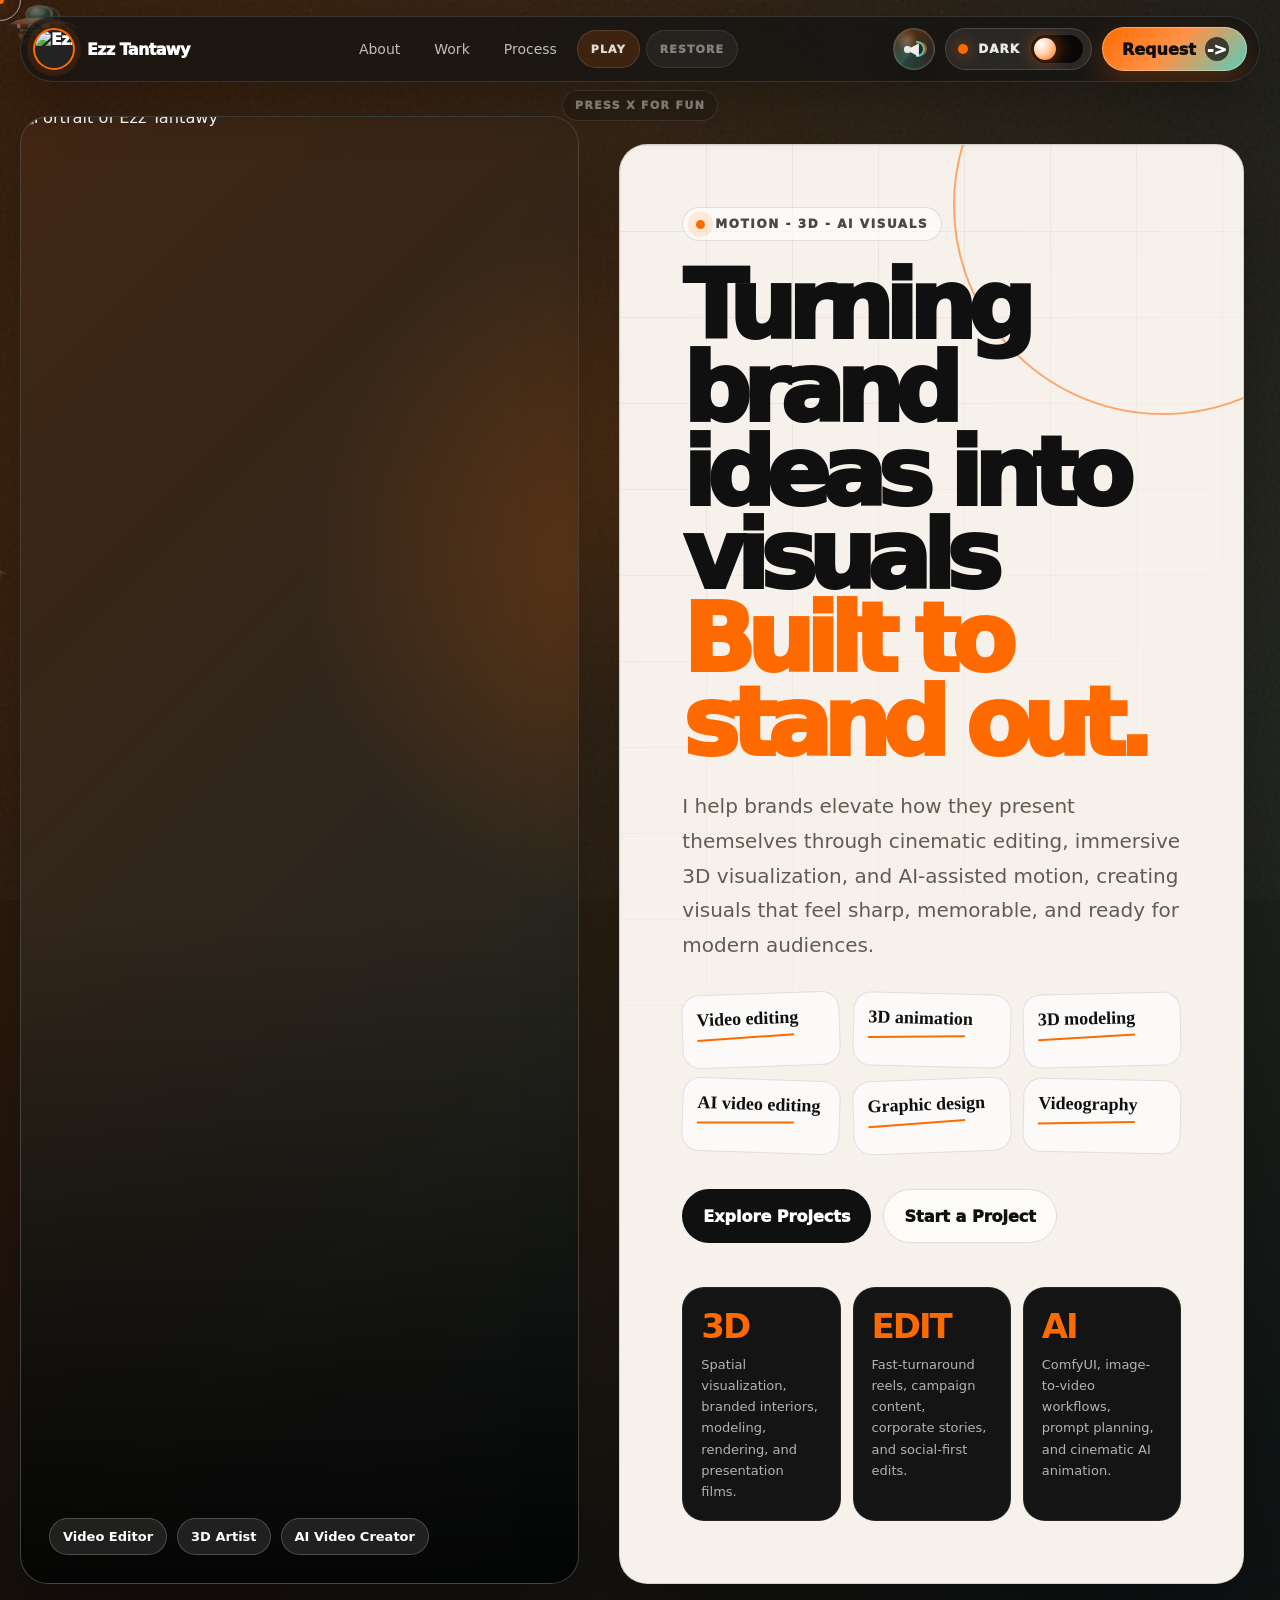
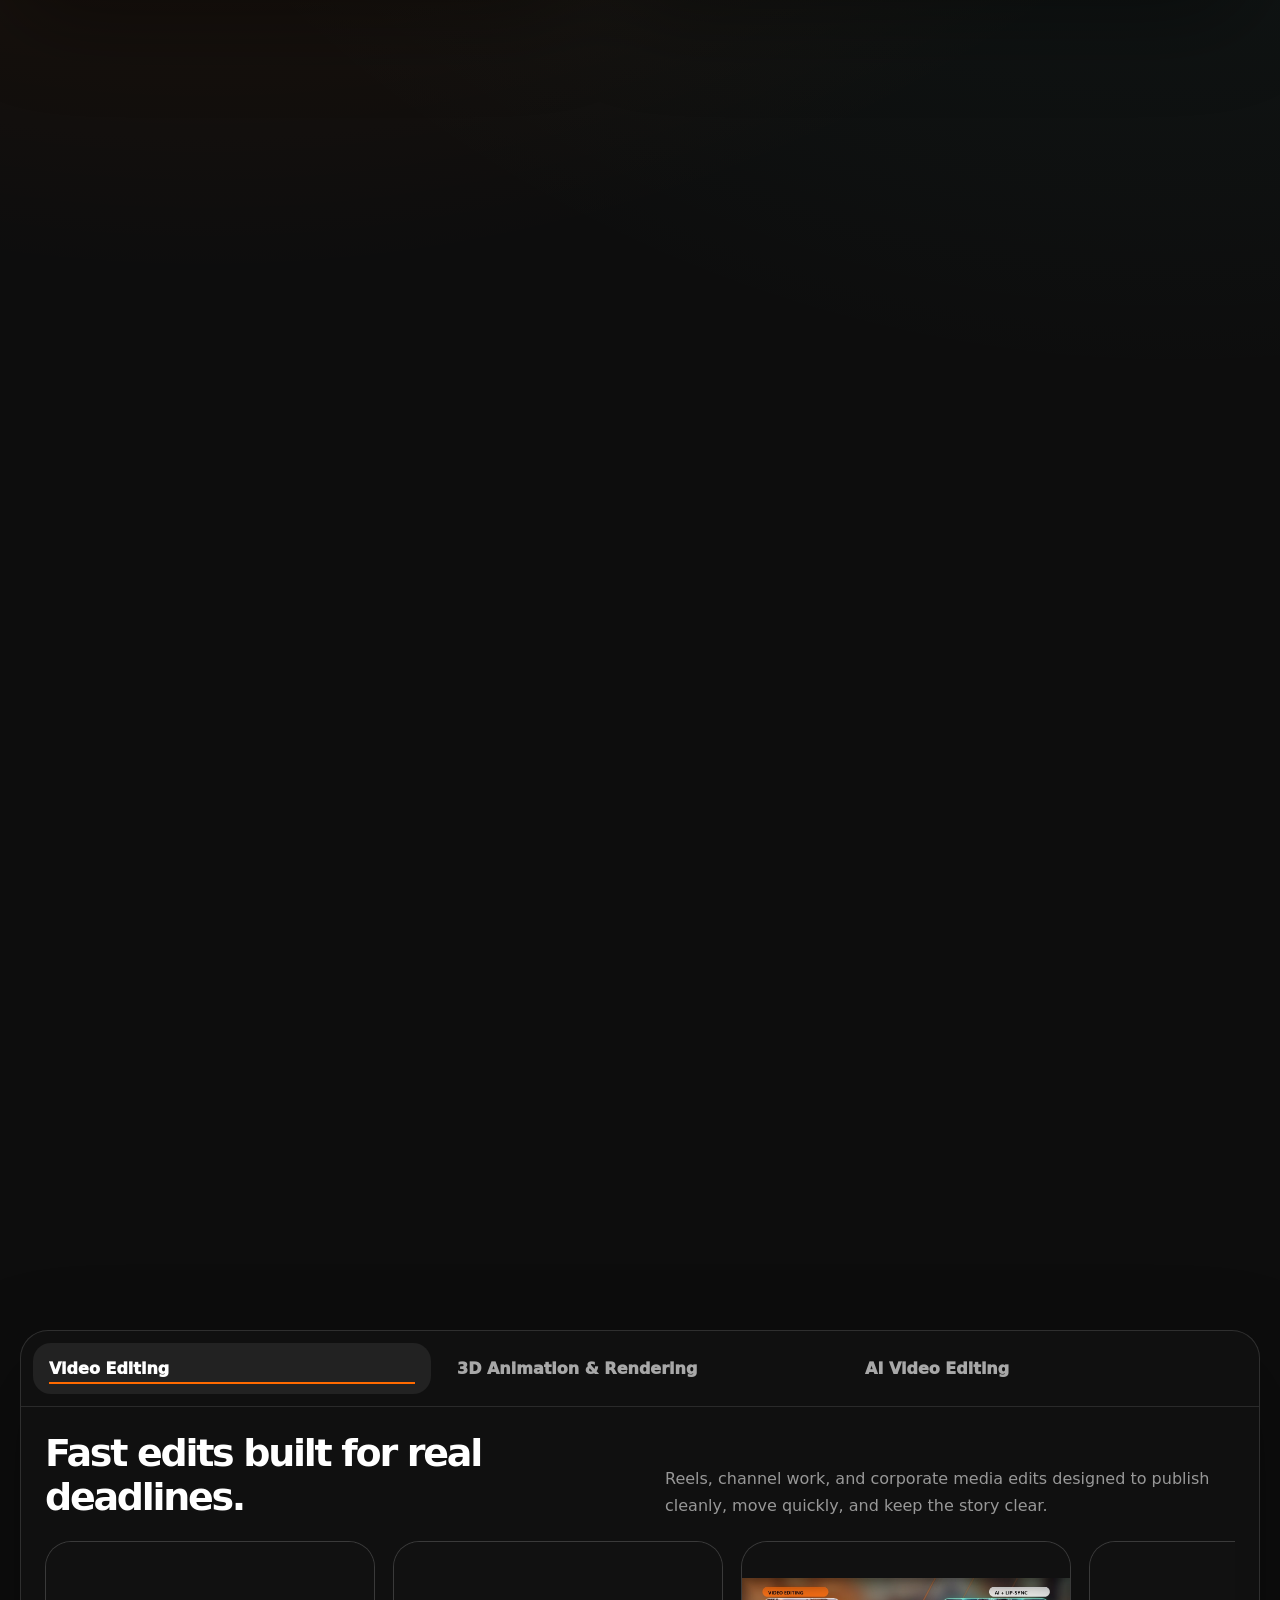
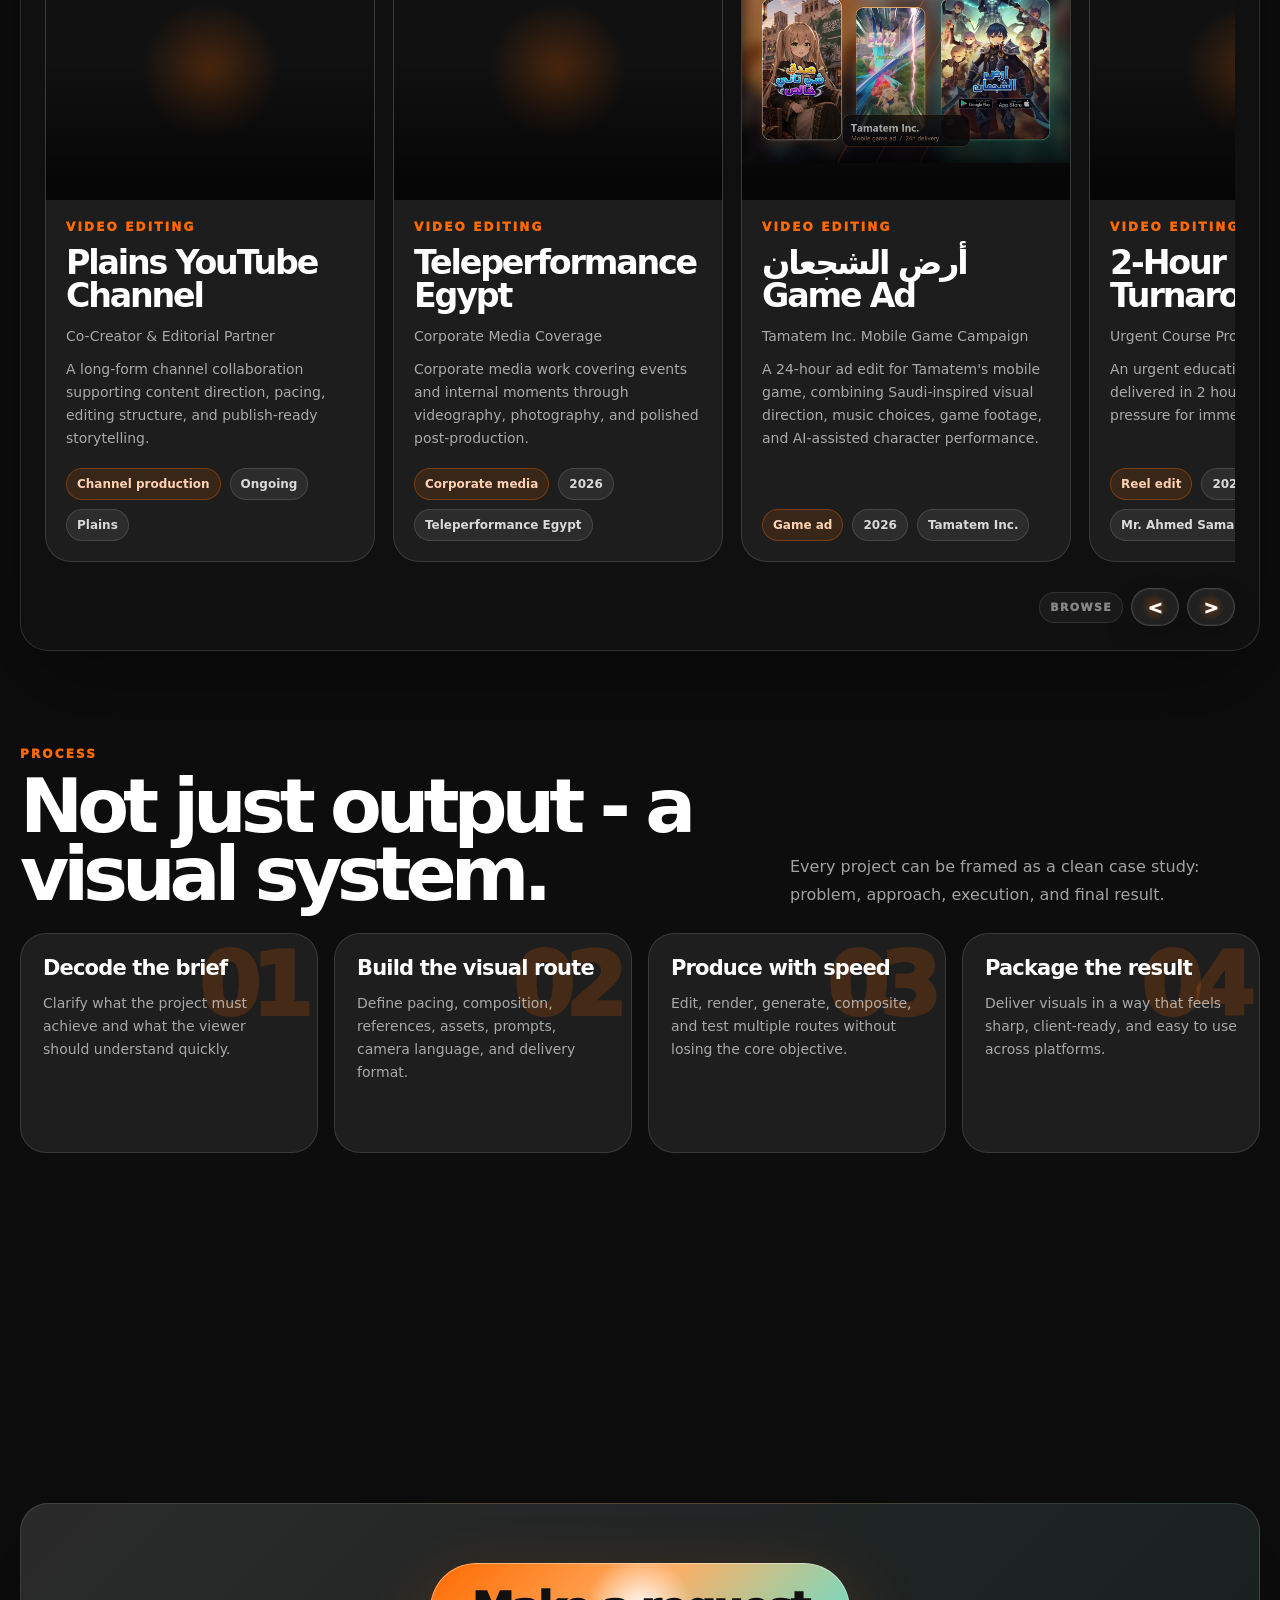
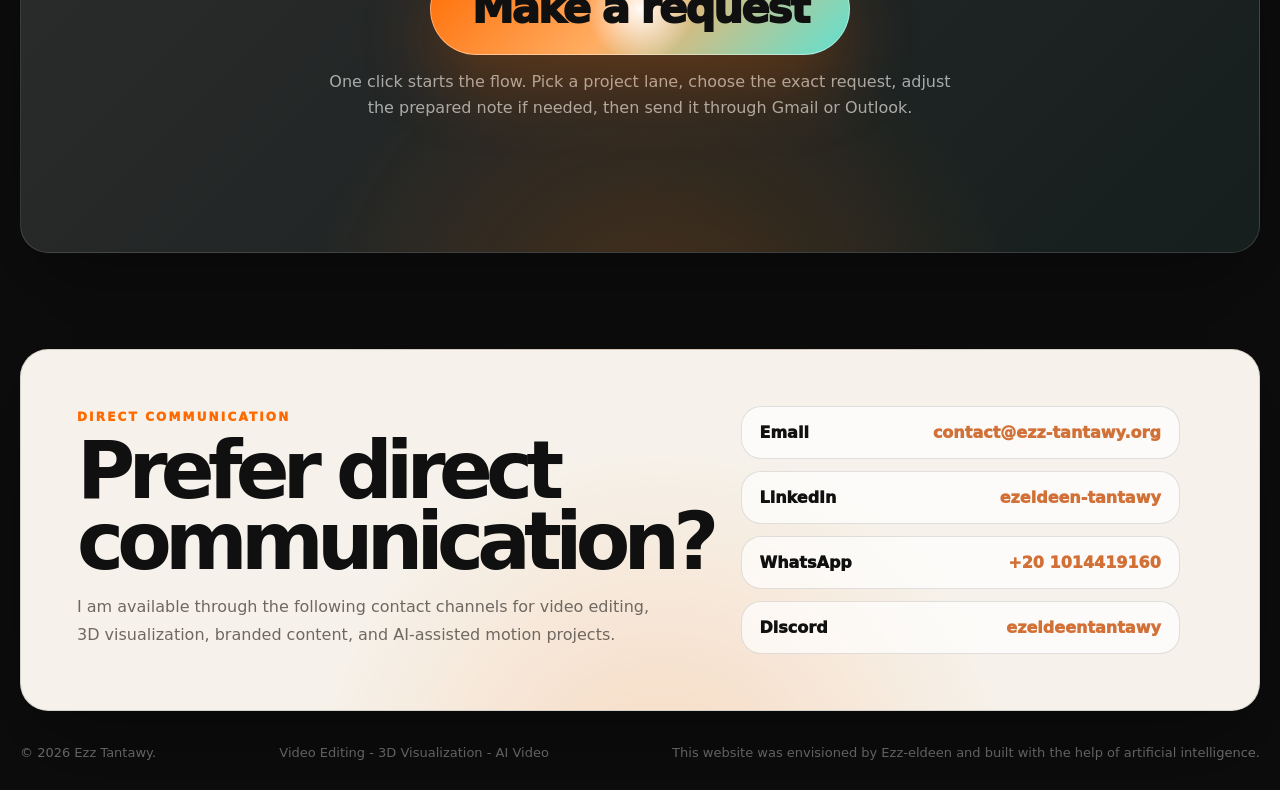
==== commit 39e337c2: "Add files via upload" ====
--- a/index.html
+++ b/index.html
@@ -19,7 +19,7 @@
   <link rel="preload" as="image" href="assets/project-apartment-floor-plan-visualization.jpg" />
   <link rel="preload" as="image" href="assets/project-comfyui-ai-animation.jpg" />
   <link rel="preload" as="image" href="assets/project-ai-building-vfx-animation.jpg" />
-  <link rel="stylesheet" href="styles.css?v=20260604-tamatem-project" />
+  <link rel="stylesheet" href="styles.css?v=20260605-request-hover-polish" />
 </head>
 <body>
   <div class="intro-screen" id="introScreen" aria-hidden="true">
@@ -379,6 +379,15 @@
     </div>
   </div>
 
-  <script src="app.js?v=20260604-tamatem-project"></script>
+  <div class="mail-confirmation" id="mailConfirmation" aria-hidden="true" role="dialog" aria-modal="false">
+    <div class="mail-confirmation-card">
+      <button class="mail-confirmation-close" id="mailConfirmationClose" type="button" aria-label="Close email confirmation">&times;</button>
+      <div class="kicker">Request prepared</div>
+      <h2>Confirm the email in the new tab or mail app.</h2>
+      <p id="mailConfirmationText">Your request draft has been opened. Review the message, then press send when you are ready.</p>
+    </div>
+  </div>
+
+  <script src="app.js?v=20260605-request-hover-polish"></script>
 </body>
 </html>
--- a/styles.css
+++ b/styles.css
@@ -91,10 +91,14 @@
 }
 
 .intro-screen::after {
-  background:
-    conic-gradient(from 0deg at 50% 50%, transparent 0 34deg, rgba(255,106,0,.10) 46deg, transparent 72deg, rgba(94,226,210,.08) 126deg, transparent 170deg, rgba(255,255,255,.06) 220deg, transparent 360deg);
+  inset: -42vmax;
+  background:
+    radial-gradient(circle at 50% 50%, rgba(8,8,8,0) 0 30%, rgba(8,8,8,.14) 58%, rgba(8,8,8,.72) 78%, rgba(8,8,8,0) 100%),
+    conic-gradient(from 0deg at 50% 50%, transparent 0 34deg, rgba(255,106,0,.12) 46deg, transparent 72deg, rgba(94,226,210,.10) 126deg, transparent 170deg, rgba(255,255,255,.07) 220deg, transparent 360deg);
   animation: introBackdropOrbit 7s linear infinite;
-  opacity: .7;
+  opacity: .72;
+  filter: blur(18px);
+  mask-image: radial-gradient(circle at 50% 50%, black 0 42%, rgba(0,0,0,.72) 58%, transparent 82%);
 }
 
 .intro-core {
@@ -1673,7 +1677,6 @@
     rotateY(var(--weight-ry, 0deg));
   transform-style: preserve-3d;
   transition:
-    transform .18s cubic-bezier(.2,.8,.2,1),
     box-shadow .24s ease,
     border-color .24s ease,
     filter .24s ease;
@@ -1688,7 +1691,6 @@
   isolation: isolate;
   transform-origin: center;
   transition:
-    transform .18s cubic-bezier(.2,.8,.2,1),
     filter .22s ease,
     text-shadow .22s ease;
 }
@@ -3142,6 +3144,70 @@
 
 .modal.open { display: flex; }
 
+.mail-confirmation {
+  position: fixed;
+  inset: 0;
+  z-index: 260;
+  display: none;
+  align-items: center;
+  justify-content: center;
+  padding: 18px;
+  background: rgba(0,0,0,.38);
+  backdrop-filter: blur(12px);
+}
+
+.mail-confirmation.open { display: flex; }
+
+.mail-confirmation-card {
+  position: relative;
+  width: min(520px, 100%);
+  padding: clamp(24px, 4vw, 36px);
+  border-radius: 26px;
+  border: 1px solid rgba(255,255,255,.18);
+  background:
+    linear-gradient(135deg, rgba(255,255,255,.14), rgba(255,255,255,.055)),
+    radial-gradient(circle at 18% 10%, rgba(255,106,0,.30), transparent 42%),
+    radial-gradient(circle at 88% 14%, rgba(94,226,210,.18), transparent 38%),
+    rgba(16,16,16,.86);
+  color: var(--white);
+  box-shadow: 0 34px 100px rgba(0,0,0,.46);
+  animation: modalIn .26s cubic-bezier(.2,.8,.2,1) both;
+}
+
+.mail-confirmation-card h2 {
+  font-size: clamp(28px, 4vw, 42px);
+  line-height: .98;
+  letter-spacing: -.06em;
+  margin: 10px 42px 12px 0;
+}
+
+.mail-confirmation-card p {
+  color: rgba(255,255,255,.68);
+  line-height: 1.7;
+  max-width: 430px;
+}
+
+.mail-confirmation-close {
+  position: absolute;
+  right: 14px;
+  top: 14px;
+  width: 42px;
+  height: 42px;
+  border-radius: 50%;
+  border: 1px solid rgba(255,255,255,.16);
+  background: rgba(255,255,255,.10);
+  color: var(--white);
+  font-size: 24px;
+  cursor: pointer;
+  transition: transform .2s ease, background .2s ease, color .2s ease;
+}
+
+.mail-confirmation-close:hover {
+  background: var(--orange);
+  color: var(--white);
+  transform: rotate(90deg);
+}
+
 .modal-card {
   width: min(1240px, 100%);
   max-height: min(880px, 94vh);
@@ -3908,6 +3974,19 @@
 
 body.theme-light .modal { background: rgba(245,241,234,.76); }
 body.theme-light .modal-card { background: #faf7f0; color: var(--ink); border-color: rgba(16,16,16,.12); }
+body.theme-light .mail-confirmation { background: rgba(245,241,234,.48); }
+body.theme-light .mail-confirmation-card {
+  background:
+    linear-gradient(135deg, rgba(255,255,255,.92), rgba(255,255,255,.72)),
+    radial-gradient(circle at 18% 10%, rgba(255,106,0,.20), transparent 42%),
+    radial-gradient(circle at 88% 14%, rgba(94,226,210,.16), transparent 38%);
+  color: var(--ink);
+  border-color: rgba(16,16,16,.12);
+  box-shadow: 0 28px 82px rgba(0,0,0,.14);
+}
+body.theme-light .mail-confirmation-card p { color: rgba(16,16,16,.64); }
+body.theme-light .mail-confirmation-close { background: rgba(16,16,16,.08); color: var(--ink); border-color: rgba(16,16,16,.12); }
+body.theme-light .mail-confirmation-close:hover { background: var(--orange); color: var(--white); }
 body.theme-light .modal-media { border-right-color: rgba(16,16,16,.10); }
 body.theme-light .modal-info p,
 body.theme-light .highlight { color: rgba(16,16,16,.66); }
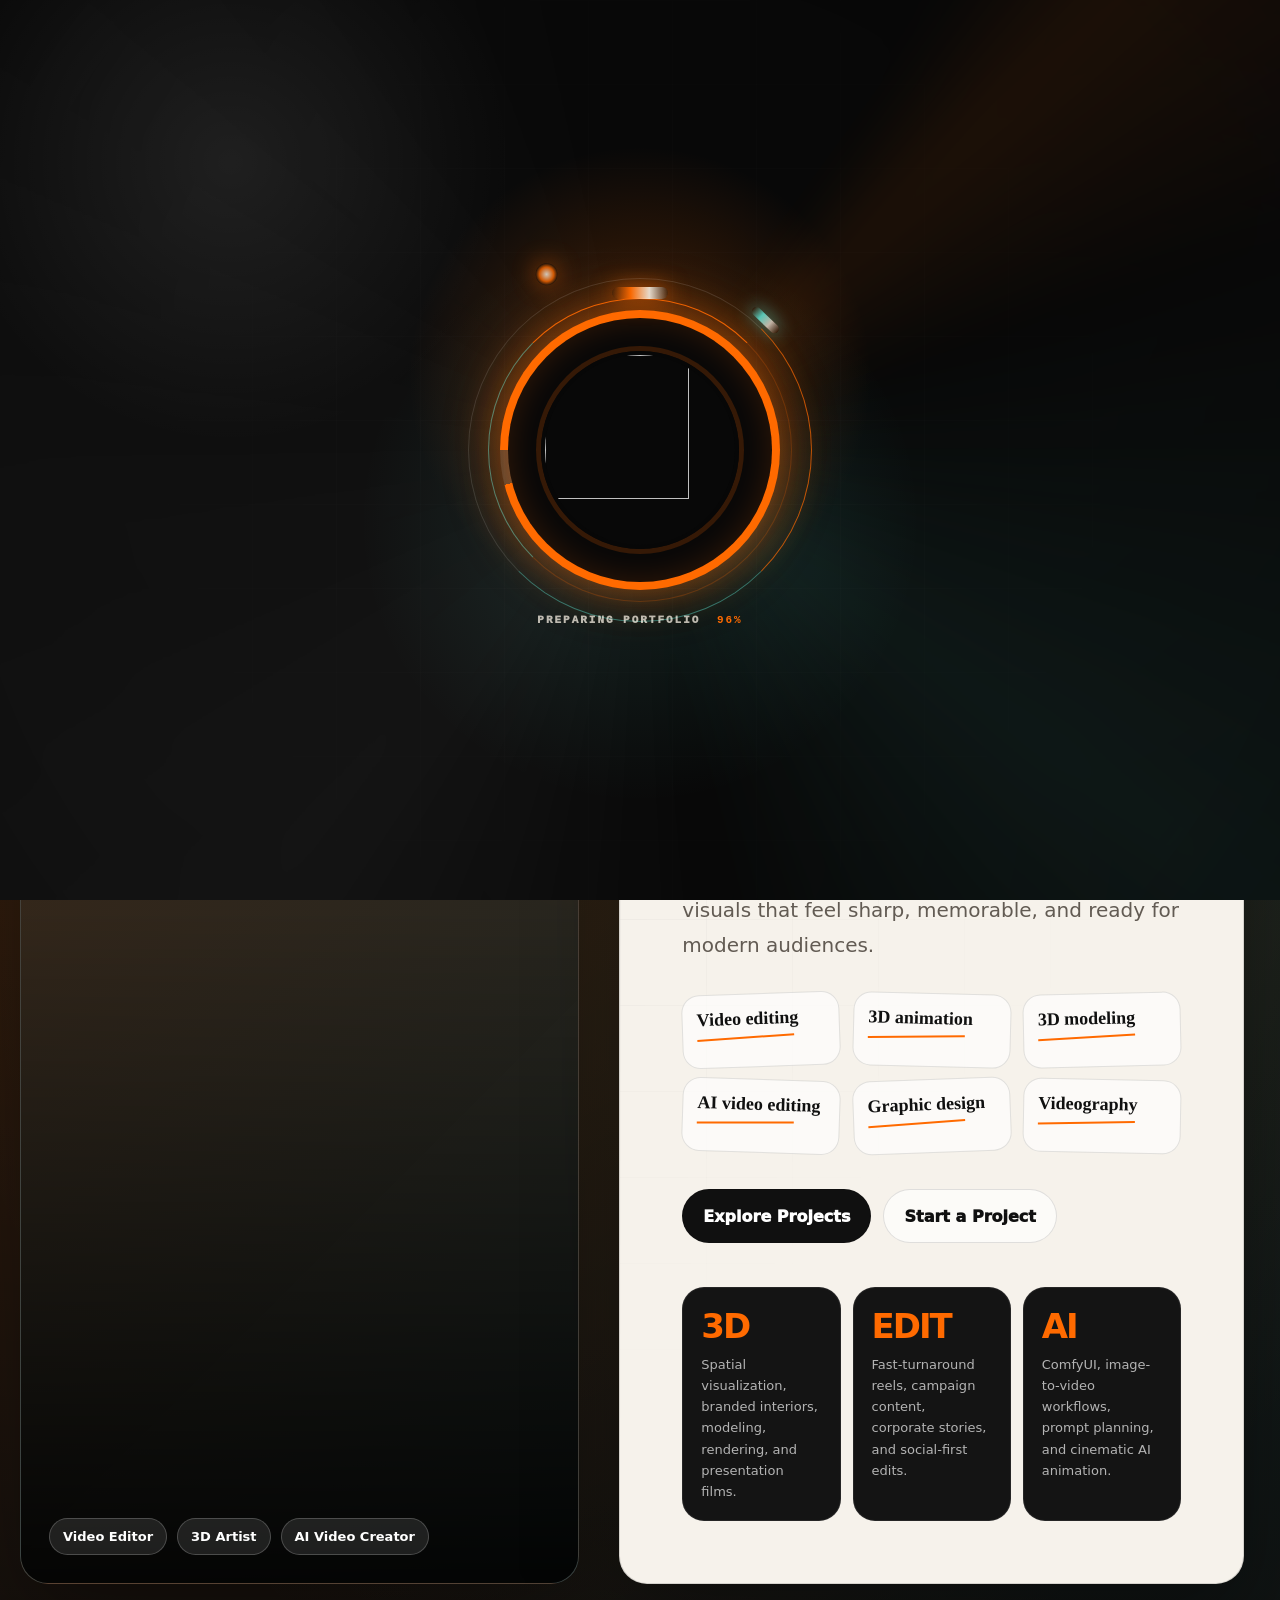
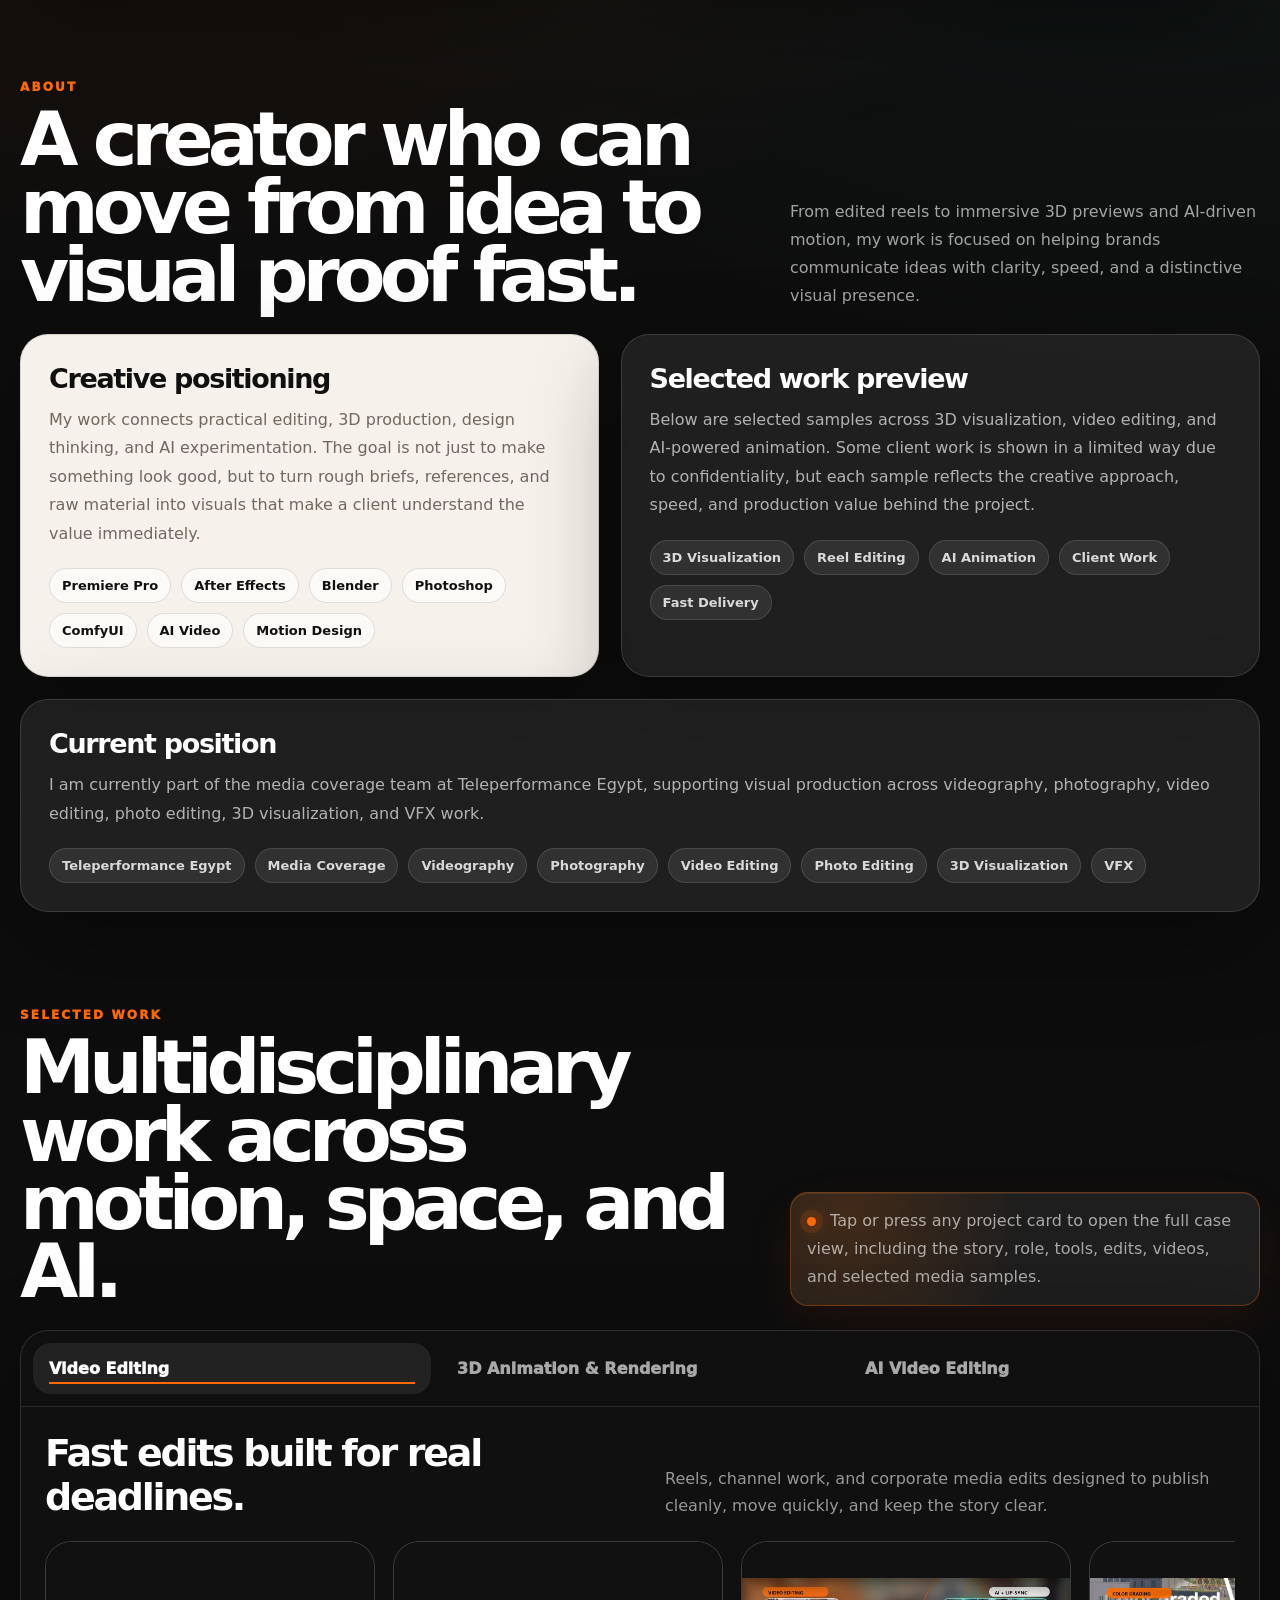
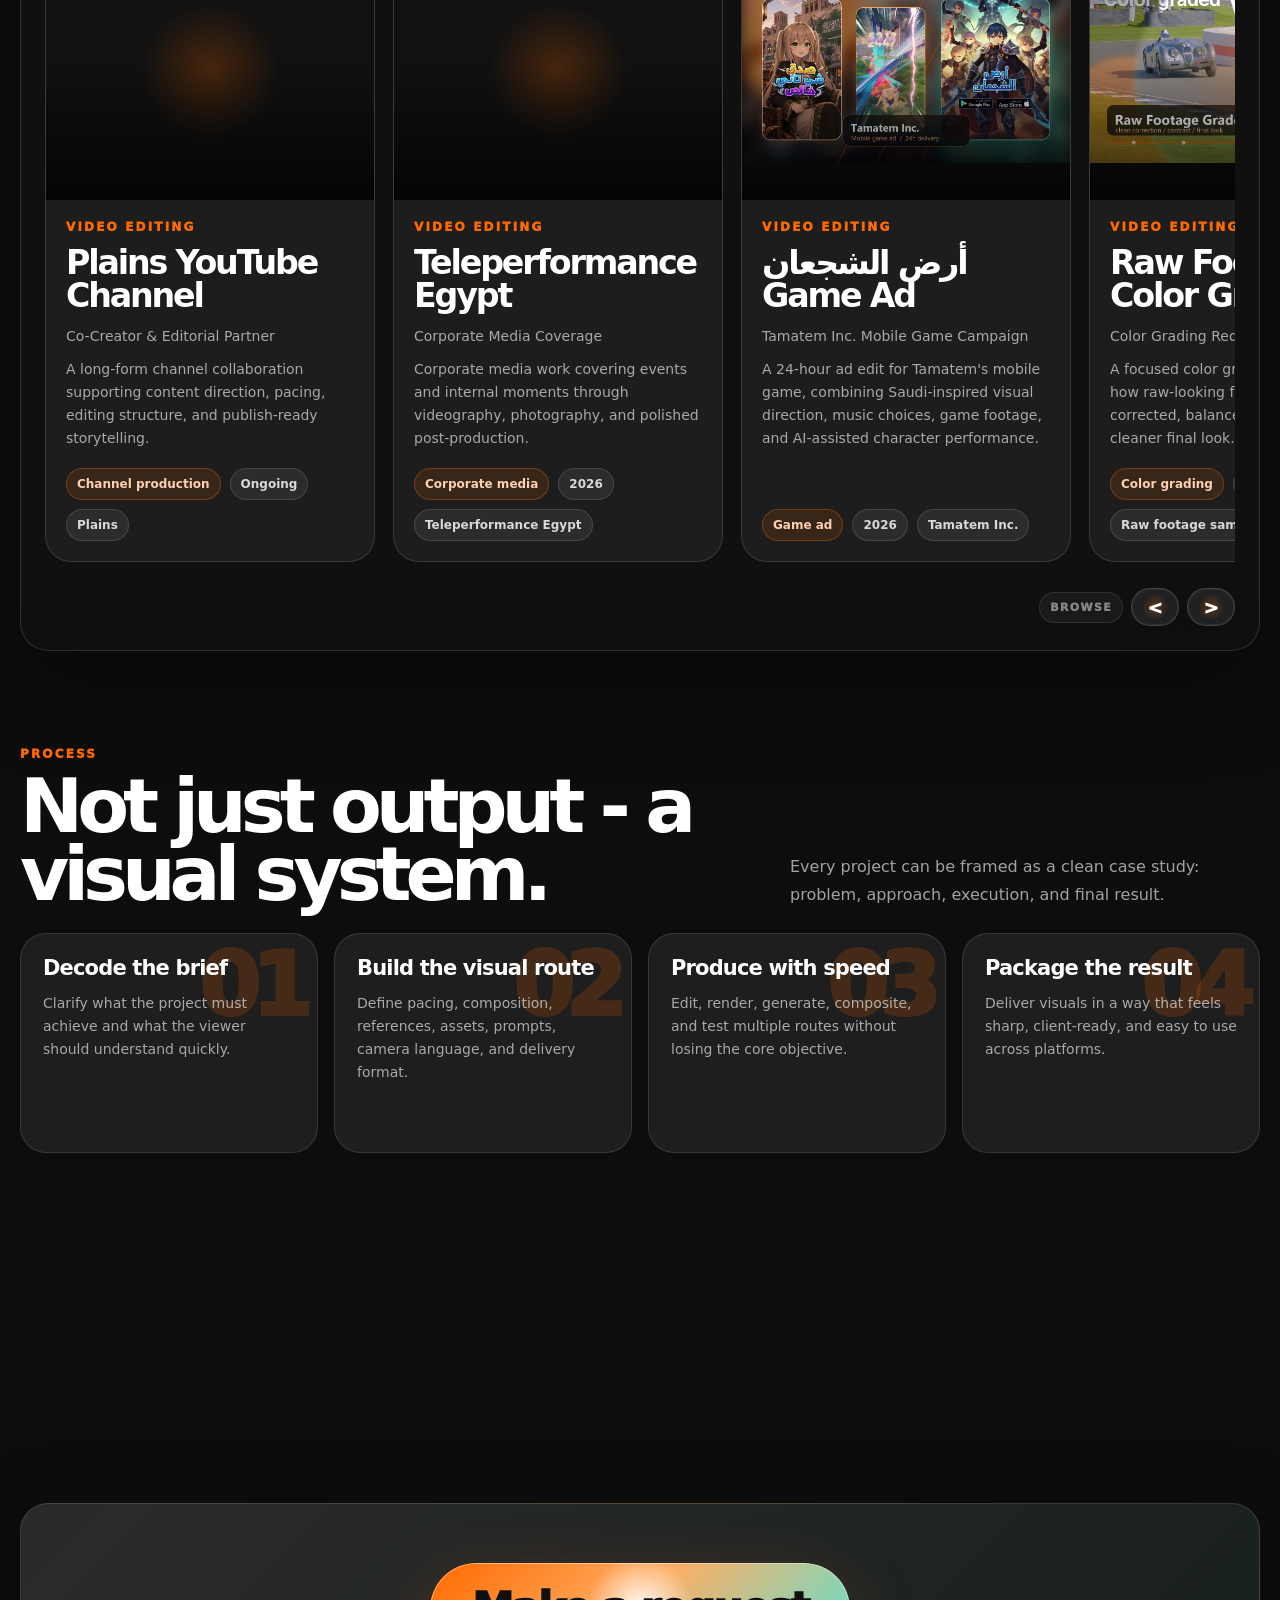
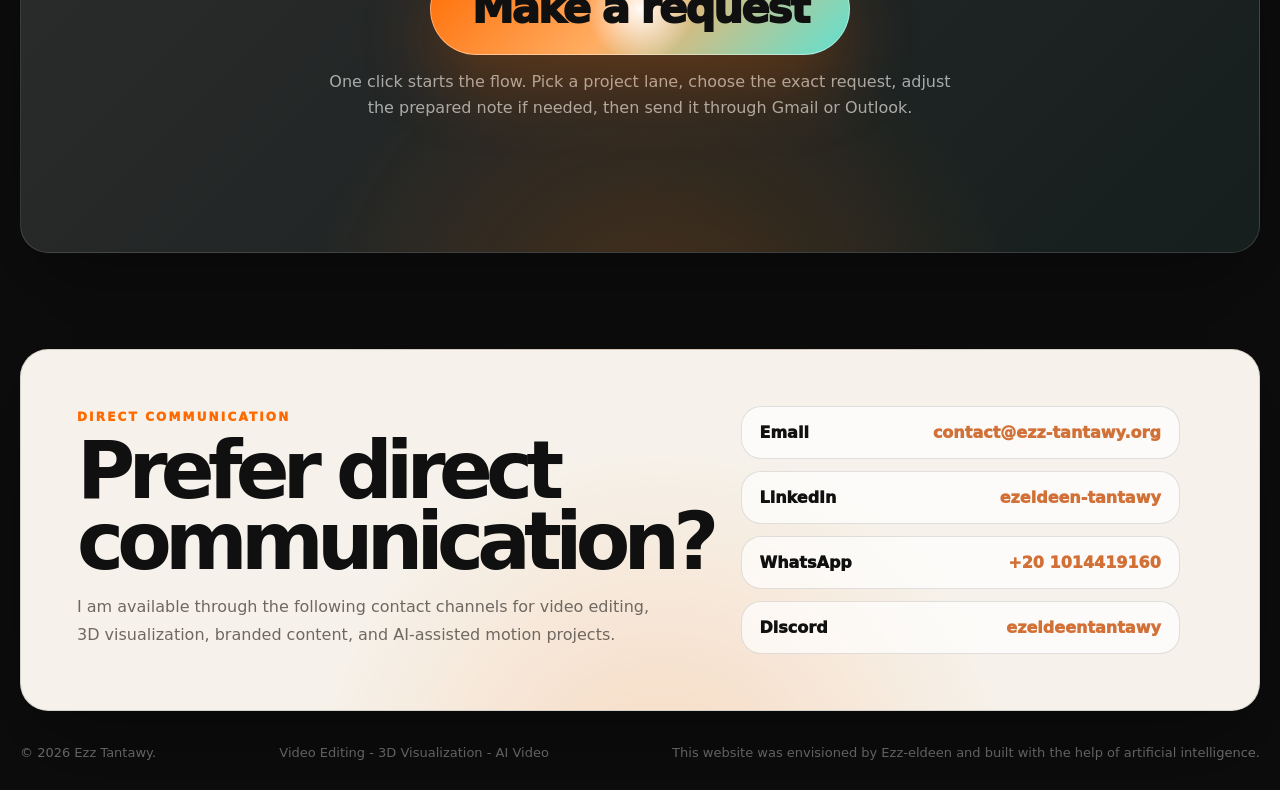
==== commit e3e3b6e6: "Add files via upload" ====
--- a/index.html
+++ b/index.html
@@ -12,6 +12,7 @@
   <link rel="preload" as="image" href="assets/project-plains-youtube-channel.jpg" />
   <link rel="preload" as="image" href="assets/project-teleperformance-media-coverage.jpg" />
   <link rel="preload" as="image" href="assets/project-tamatem-heroes-land-ad.jpg" />
+  <link rel="preload" as="image" href="assets/project-color-grading-raw-footage.jpg" />
   <link rel="preload" as="image" href="assets/project-urgent-course-reel.jpg" />
   <link rel="preload" as="image" href="assets/project-waraha-hekaya-editor.jpg" />
   <link rel="preload" as="image" href="assets/project-automotive-service-center.jpg" />
@@ -19,7 +20,7 @@
   <link rel="preload" as="image" href="assets/project-apartment-floor-plan-visualization.jpg" />
   <link rel="preload" as="image" href="assets/project-comfyui-ai-animation.jpg" />
   <link rel="preload" as="image" href="assets/project-ai-building-vfx-animation.jpg" />
-  <link rel="stylesheet" href="styles.css?v=20260605-request-hover-polish" />
+  <link rel="stylesheet" href="styles.css?v=20260605-color-grading-sample" />
 </head>
 <body>
   <div class="intro-screen" id="introScreen" aria-hidden="true">
@@ -388,6 +389,6 @@
     </div>
   </div>
 
-  <script src="app.js?v=20260605-request-hover-polish"></script>
+  <script src="app.js?v=20260605-color-grading-sample"></script>
 </body>
 </html>
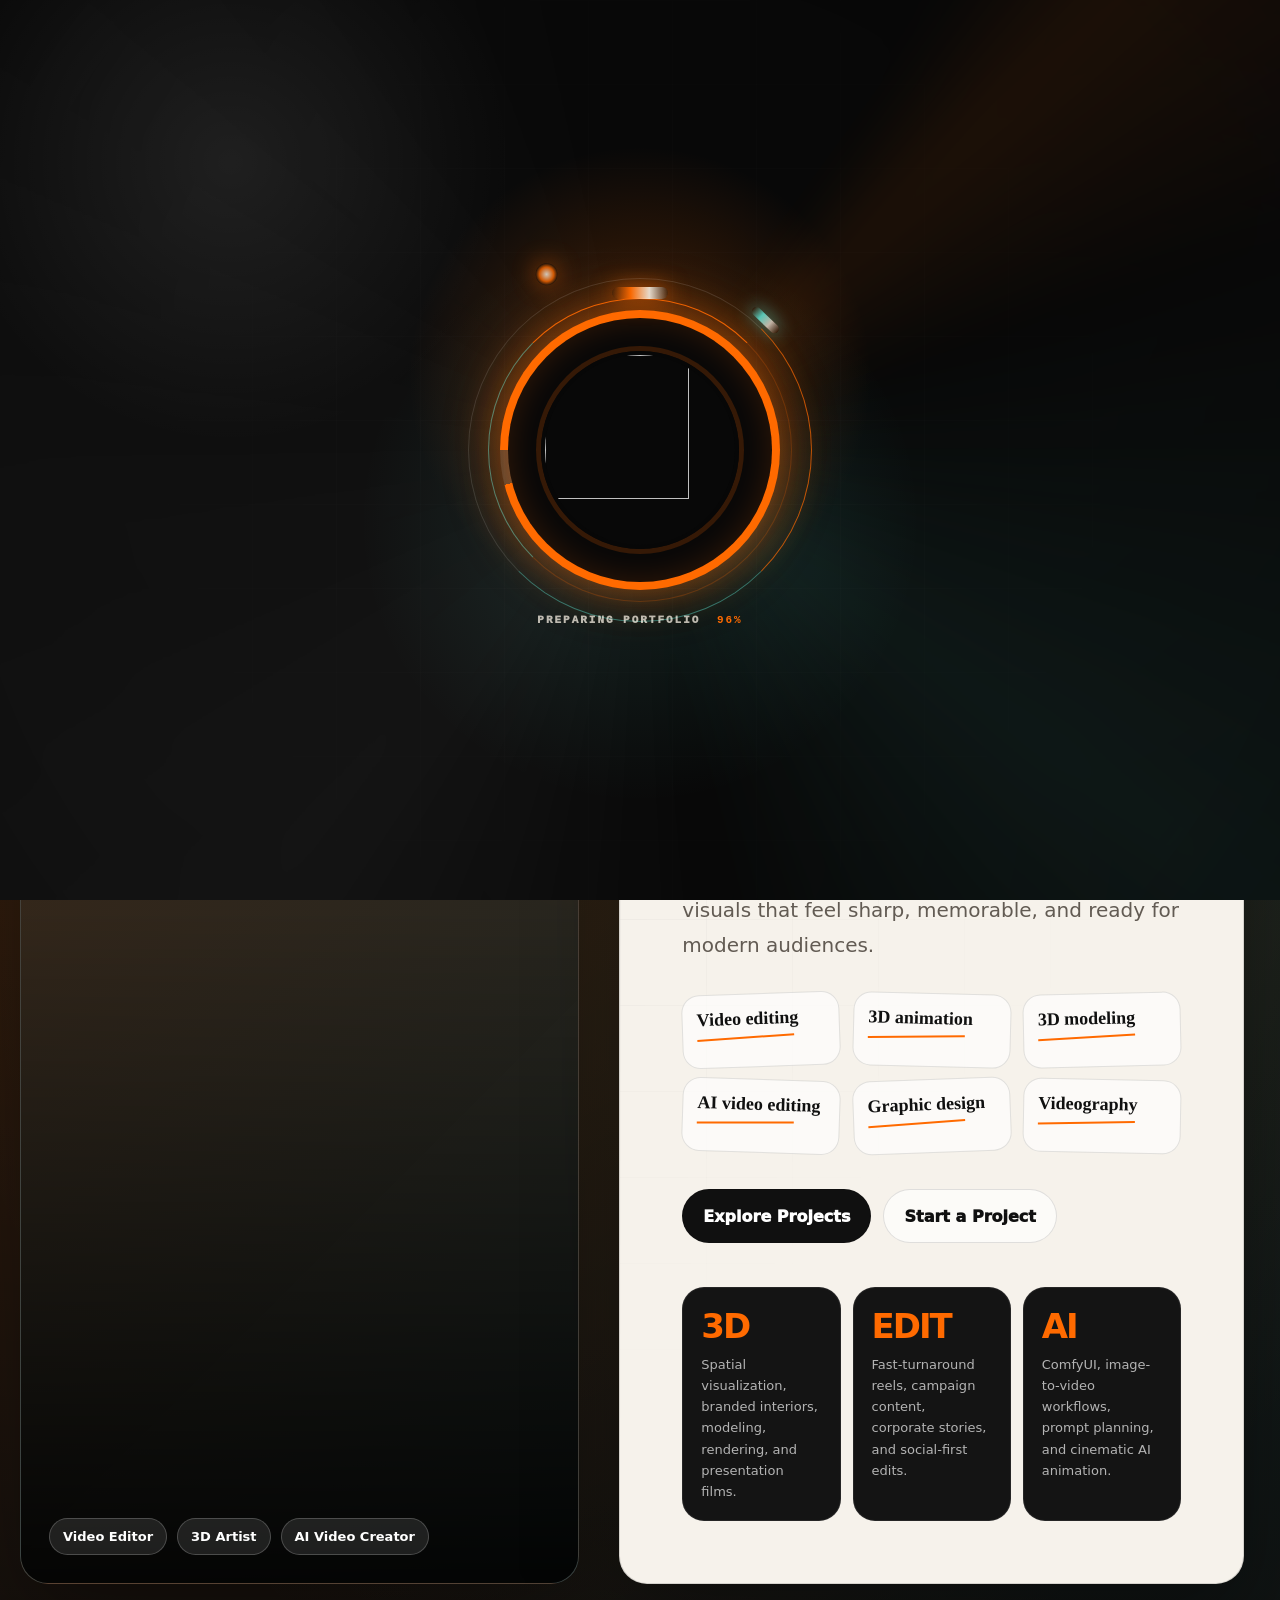
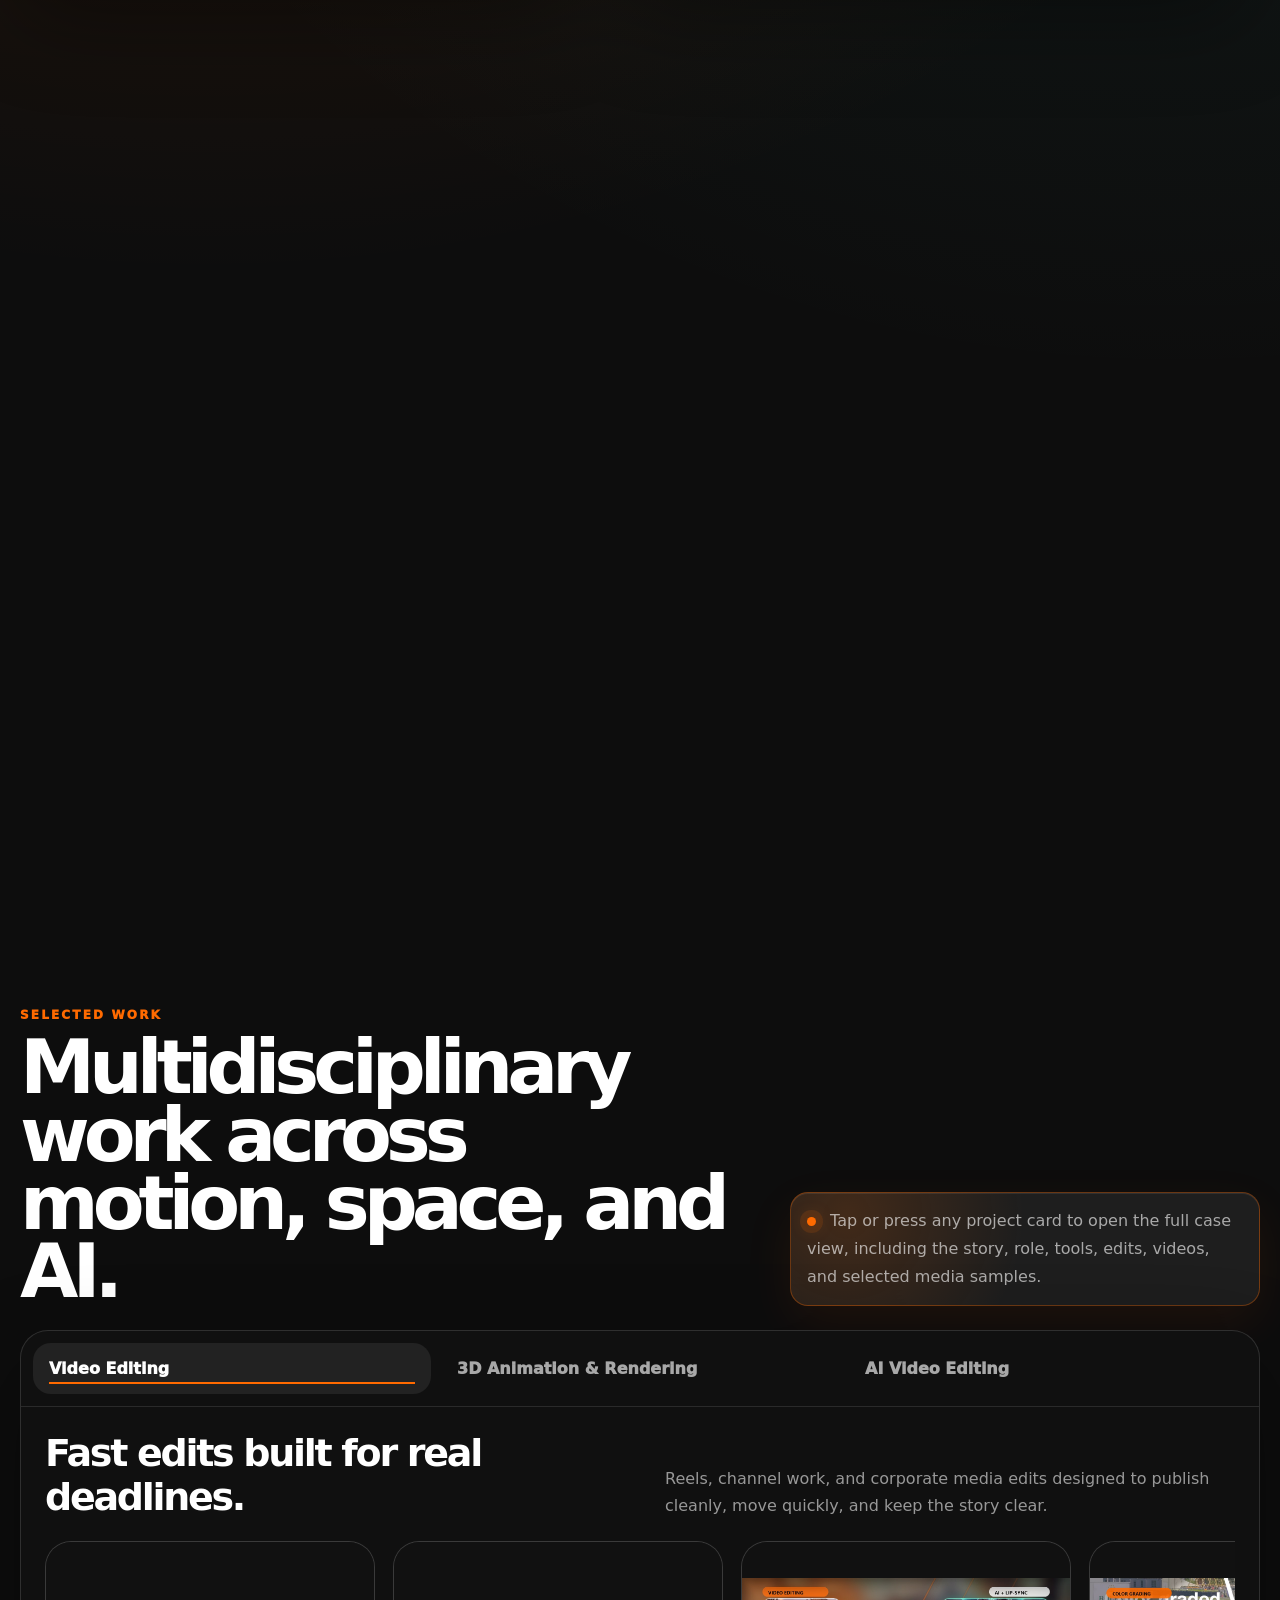
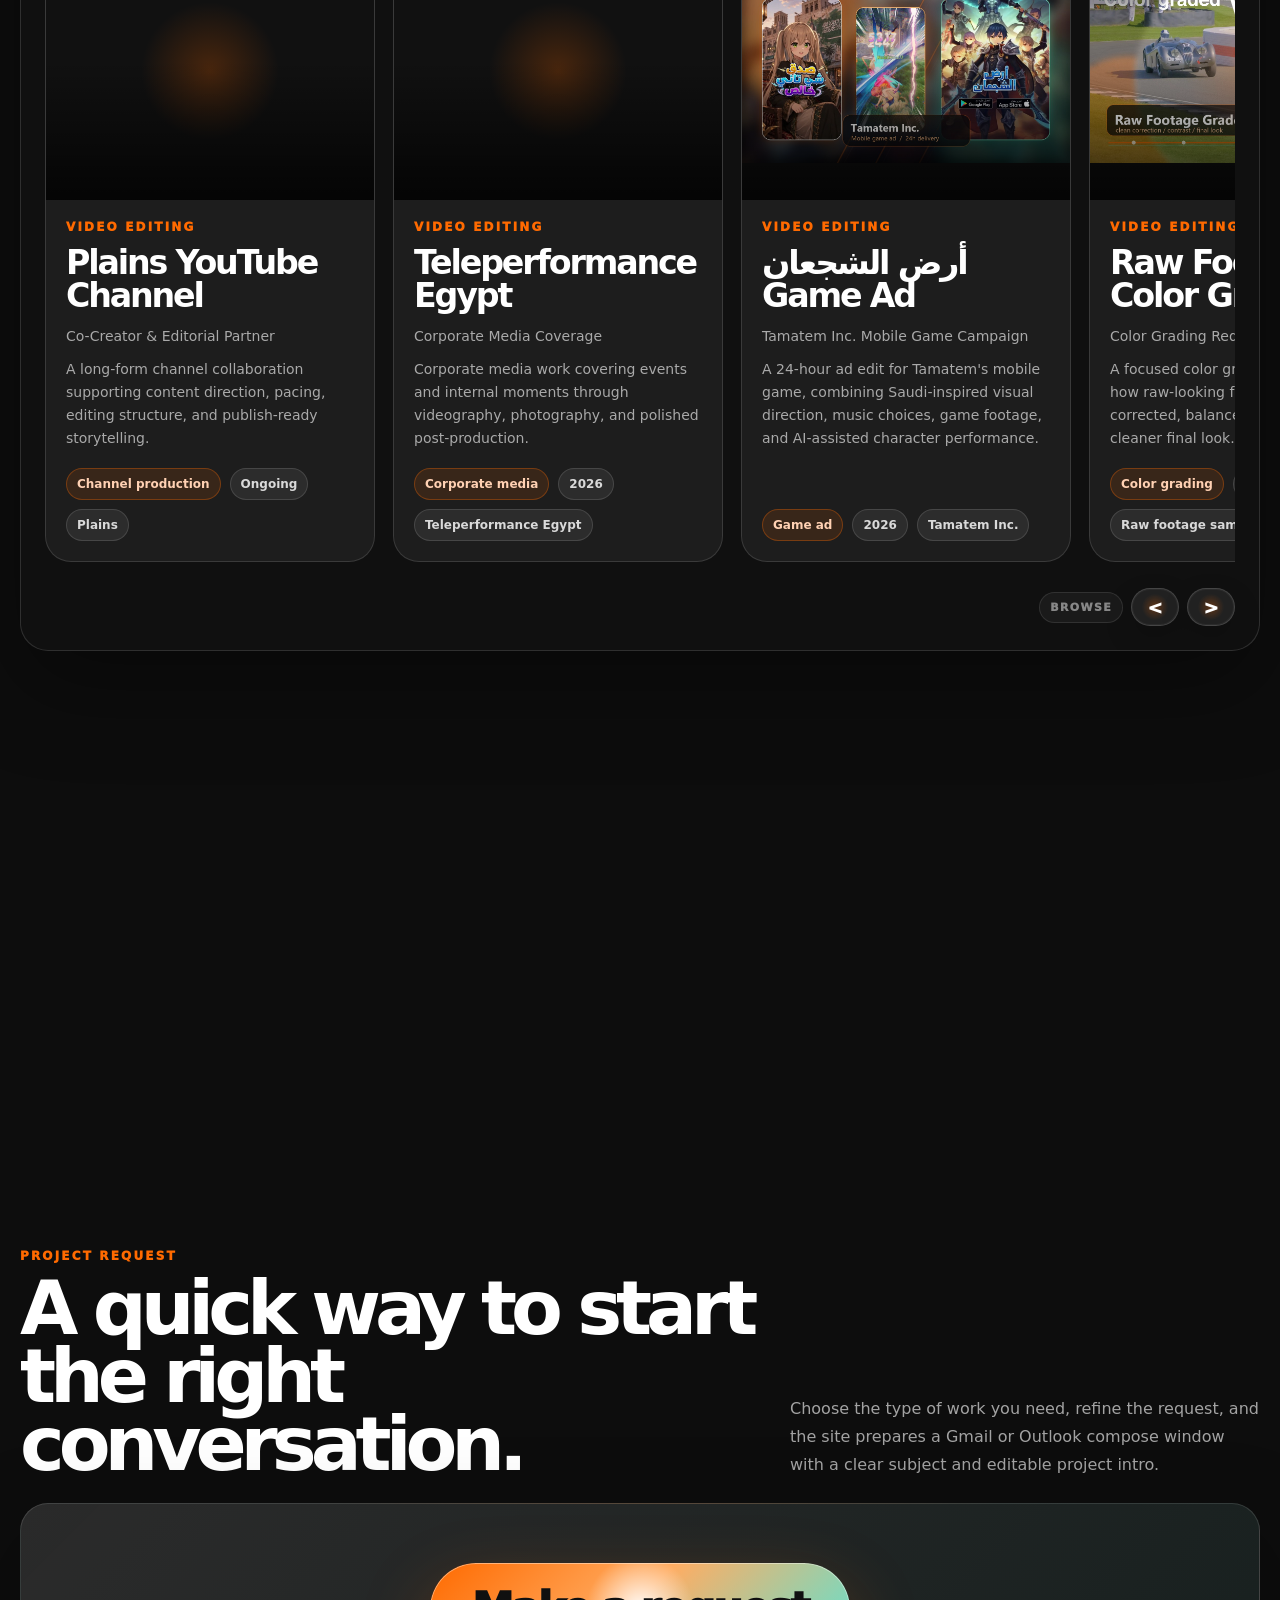
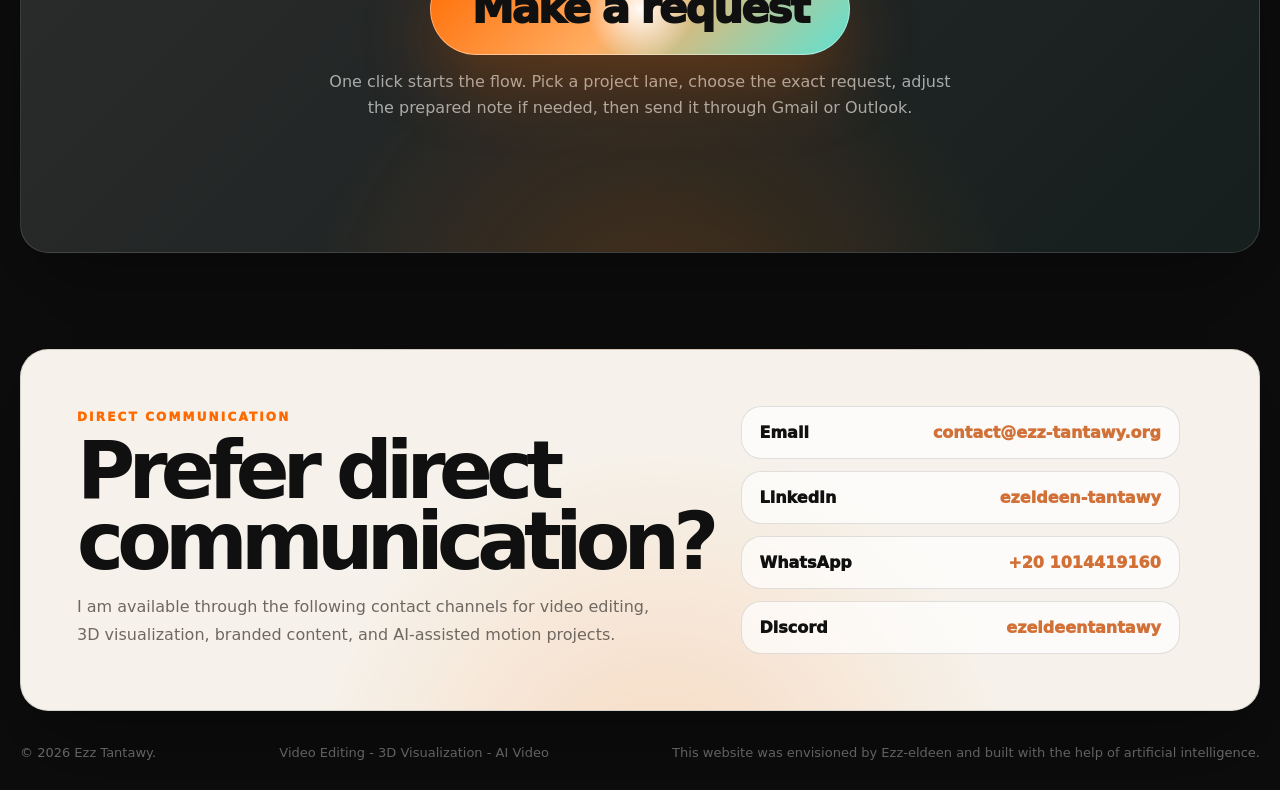
==== commit e5e7cdd7: "Add files via upload" ====
--- a/index.html
+++ b/index.html
@@ -83,6 +83,7 @@
         <a href="#about">About</a>
         <a href="#work">Work</a>
         <a href="#process">Process</a>
+        <a href="plugins.html">Plugins</a>
         <button class="play-mode-btn interactive" id="playModeBtn" type="button">Play</button>
         <button class="restore-world-btn interactive" id="restoreWorldBtn" type="button">Restore</button>
       </div>
--- a/styles.css
+++ b/styles.css
@@ -4242,3 +4242,102 @@
 @media (prefers-reduced-motion: reduce) {
   *, *::before, *::after { animation-duration: .01ms !important; animation-iteration-count: 1 !important; transition-duration: .01ms !important; scroll-behavior: auto !important; }
 }
+
+/* --- PROXI PLUGIN PAGE STYLES --- */
+
+.plugin-page {
+  padding-top: 120px;
+}
+
+.plugin-hero {
+  text-align: center;
+  max-width: 800px;
+  margin: 0 auto;
+  padding: 4rem 1.5rem;
+}
+
+.plugin-hero-copy h1 {
+  font-size: clamp(2.5rem, 6vw, 4.5rem);
+  line-height: 1.1;
+  margin: 1.5rem 0;
+  background: linear-gradient(135deg, #fff 0%, #a0a0a0 100%);
+  -webkit-background-clip: text;
+  -webkit-text-fill-color: transparent;
+}
+
+html[data-theme="light"] .plugin-hero-copy h1 {
+  background: linear-gradient(135deg, #111 0%, #444 100%);
+  -webkit-background-clip: text;
+  -webkit-text-fill-color: transparent;
+}
+
+.plugin-hero-copy h1 em {
+  font-style: normal;
+  display: block;
+  font-size: 0.6em;
+  background: linear-gradient(90deg, #ff8c00, #ff4500);
+  -webkit-background-clip: text;
+  -webkit-text-fill-color: transparent;
+  margin-top: 0.5rem;
+}
+
+.plugin-actions {
+  display: flex;
+  gap: 1rem;
+  justify-content: center;
+  margin-top: 2.5rem;
+  flex-wrap: wrap;
+}
+
+.plugin-showcase {
+  max-width: 1200px;
+  margin: 0 auto;
+  padding: 4rem 1.5rem;
+}
+
+.showcase-grid {
+  display: grid;
+  grid-template-columns: repeat(auto-fit, minmax(300px, 1fr));
+  gap: 2rem;
+  margin-top: 3rem;
+}
+
+.showcase-card {
+  background: var(--surface-bg);
+  border: 1px solid var(--border-subtle);
+  border-radius: 20px;
+  overflow: hidden;
+  transition: transform 0.3s ease, box-shadow 0.3s ease;
+  backdrop-filter: blur(12px);
+  -webkit-backdrop-filter: blur(12px);
+}
+
+.showcase-card:hover {
+  transform: translateY(-5px);
+  box-shadow: 0 15px 30px rgba(255, 140, 0, 0.1);
+  border-color: rgba(255, 140, 0, 0.3);
+}
+
+.showcase-card img {
+  width: 100%;
+  height: auto;
+  display: block;
+  border-bottom: 1px solid var(--border-subtle);
+}
+
+.showcase-info {
+  padding: 1.5rem;
+}
+
+.showcase-info h3 {
+  font-size: 1.25rem;
+  margin-bottom: 0.5rem;
+  color: var(--text-base);
+}
+
+.showcase-info p {
+  font-size: 0.95rem;
+  color: var(--text-dim);
+  line-height: 1.5;
+}
+
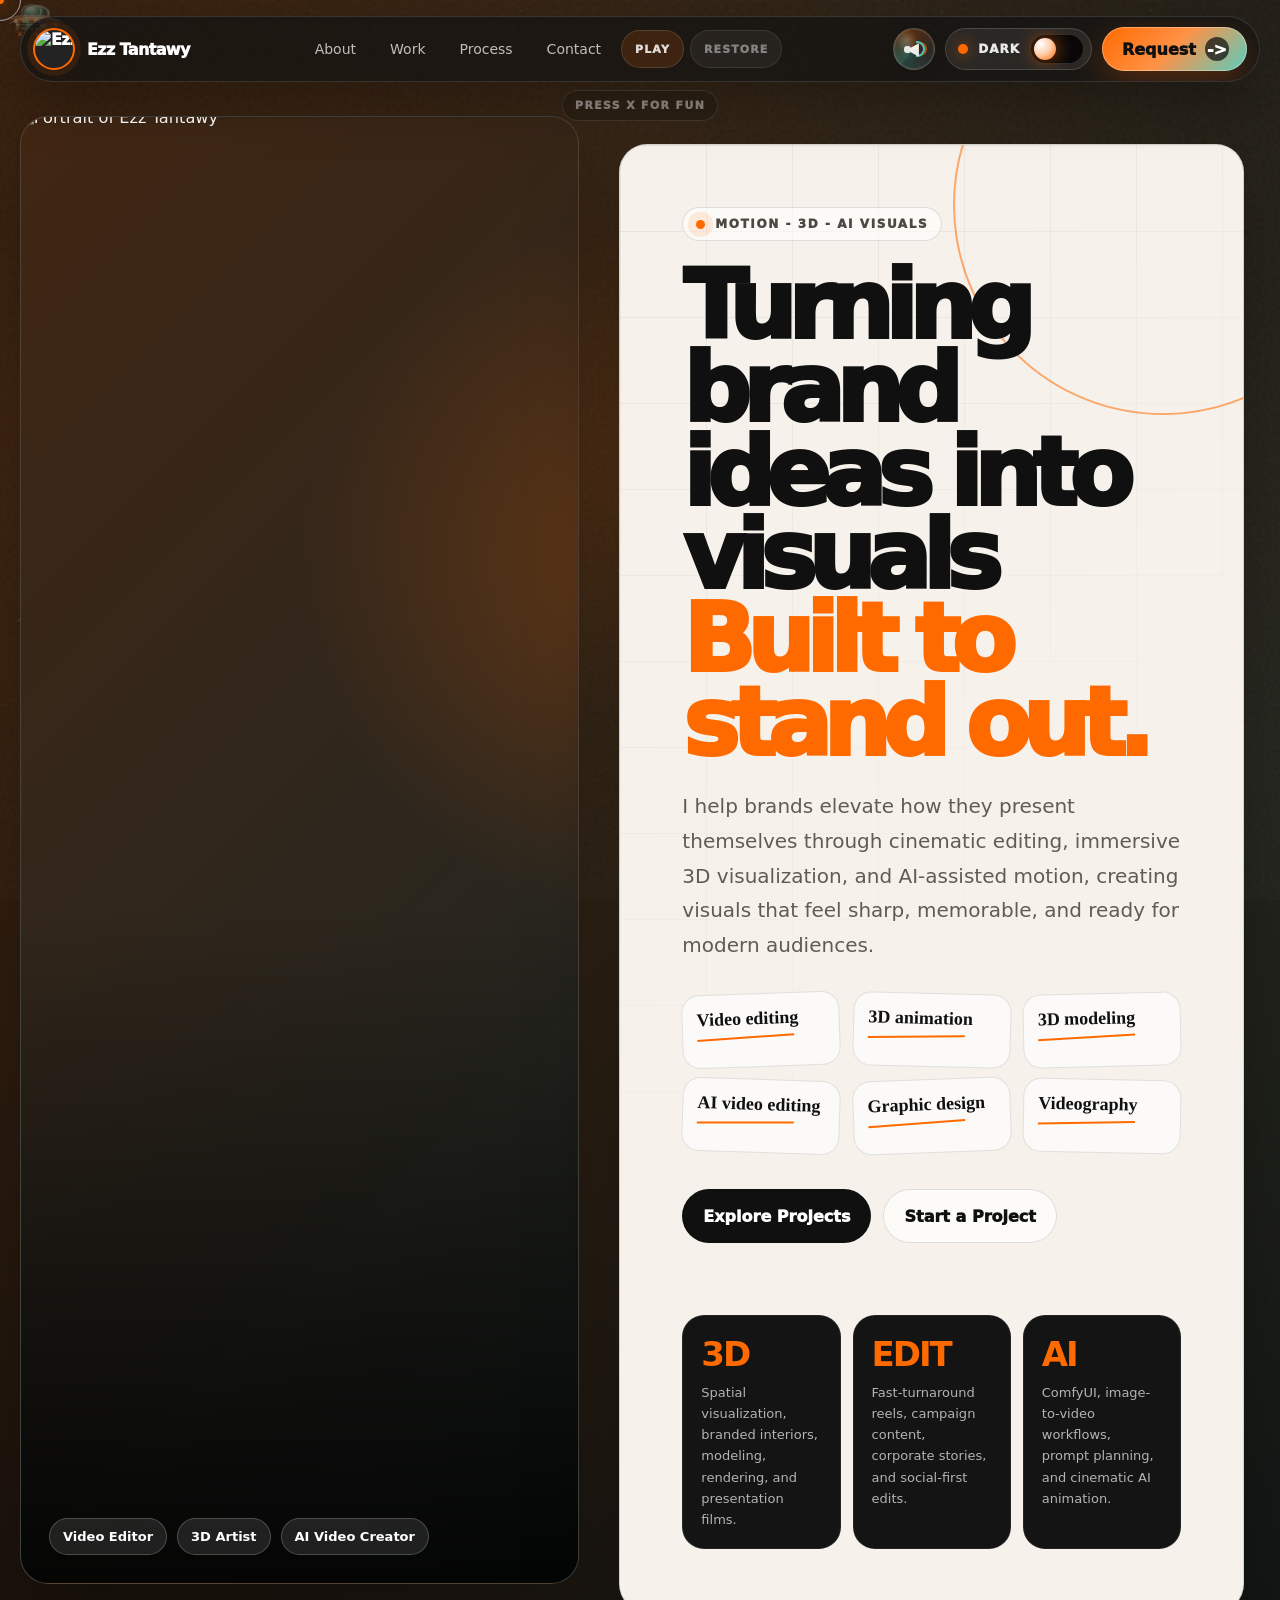
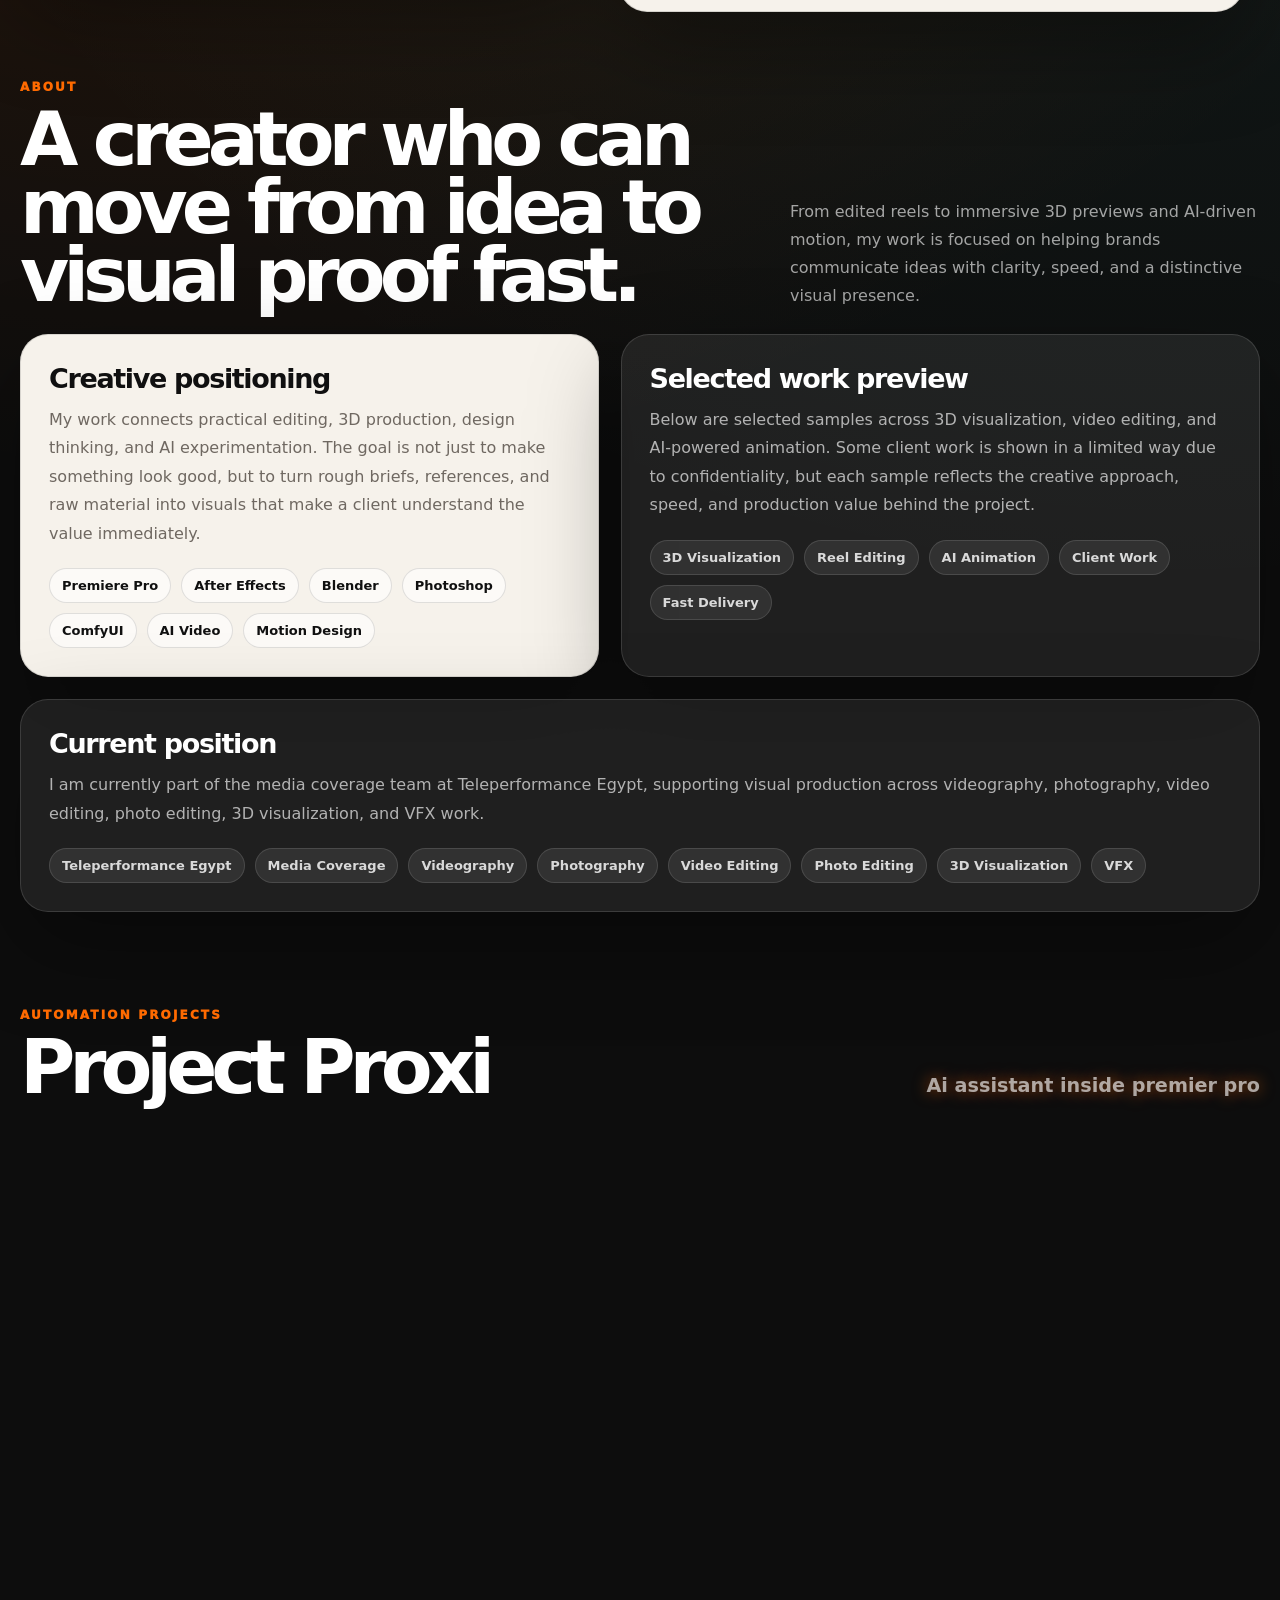
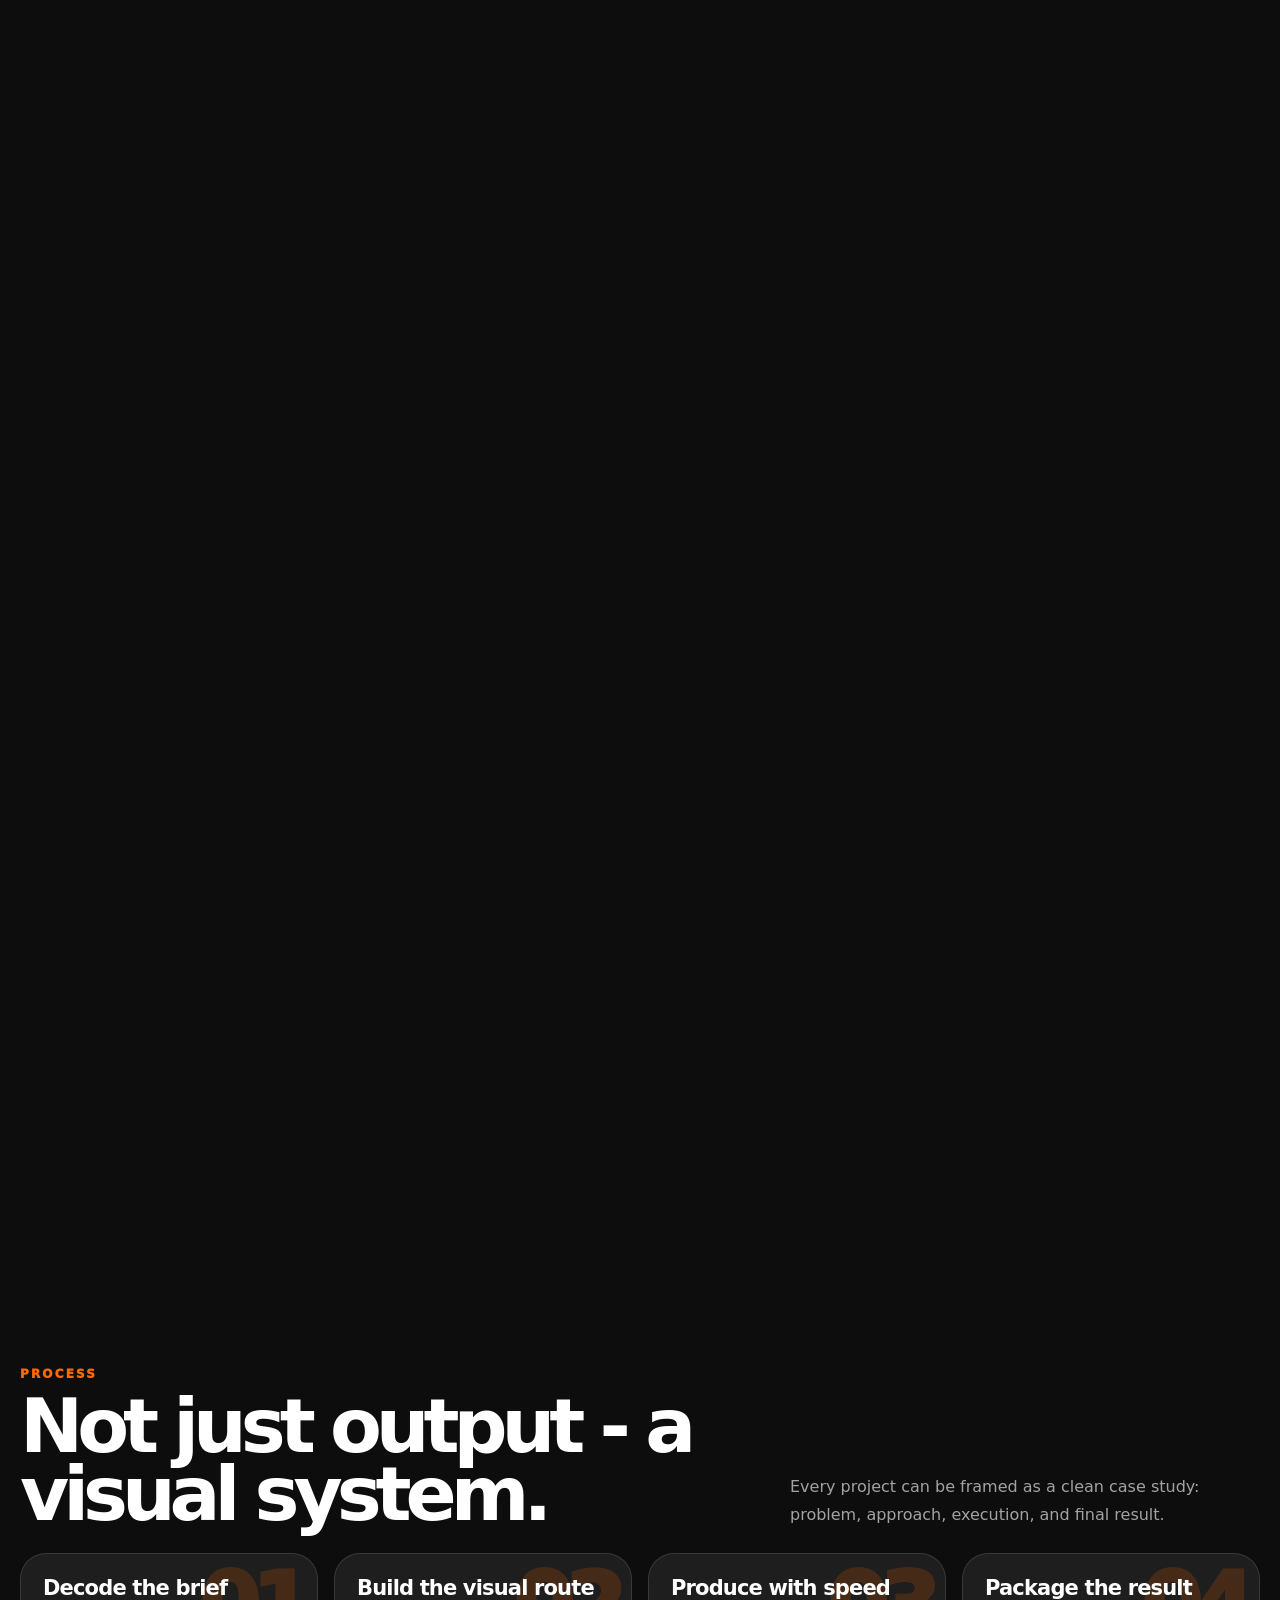
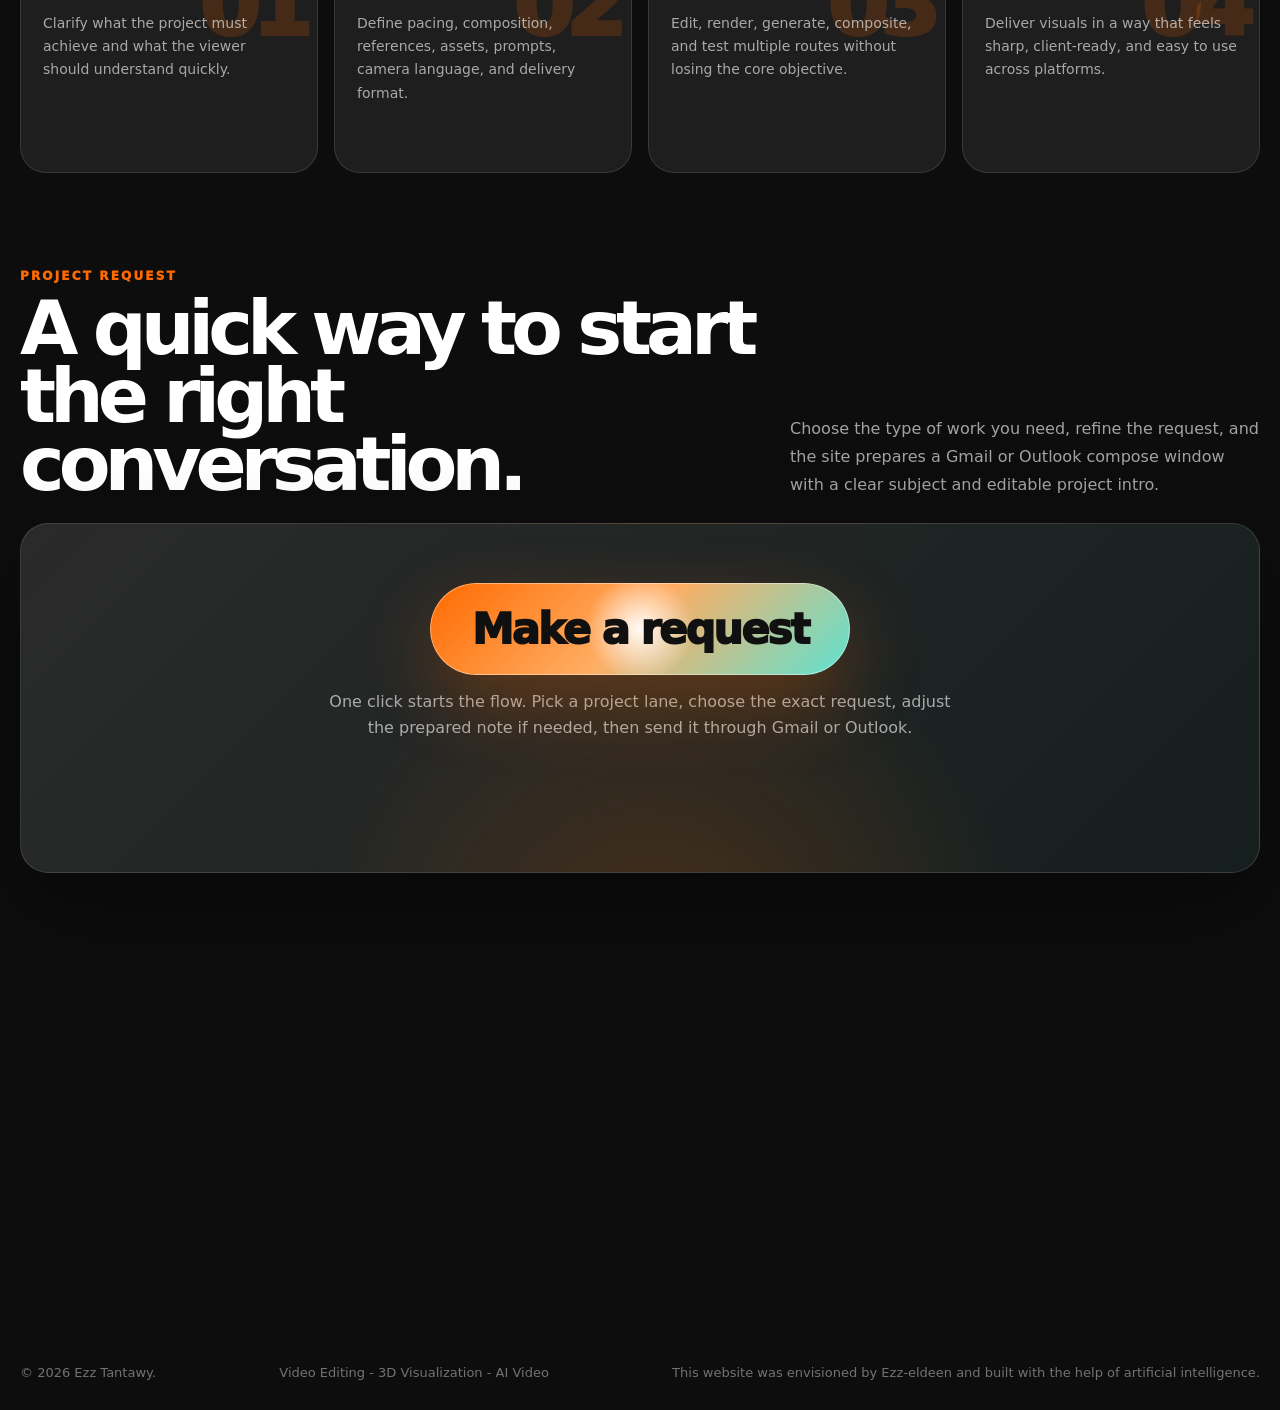
==== commit e6ce8d68: "Add files via upload" ====
--- a/index.html
+++ b/index.html
@@ -83,7 +83,7 @@
         <a href="#about">About</a>
         <a href="#work">Work</a>
         <a href="#process">Process</a>
-        <a href="plugins.html">Plugins</a>
+        <a href="#request">Contact</a>
         <button class="play-mode-btn interactive" id="playModeBtn" type="button">Play</button>
         <button class="restore-world-btn interactive" id="restoreWorldBtn" type="button">Restore</button>
       </div>
@@ -205,6 +205,27 @@
             <span class="chip">VFX</span>
           </div>
         </article>
+      </div>
+    </section>
+
+    <section id="automation">
+      <div class="section-head reveal">
+        <div>
+          <div class="kicker">Automation projects</div>
+          <h2>Project Proxi</h2>
+        </div>
+        <p class="proxi-glow-text">Ai assistant inside premier pro</p>
+      </div>
+
+      <div class="panel interactive proxi-banner reveal" onclick="window.location.href='plugins.html'">
+        <div class="proxi-banner-text">
+          <h3>Direct the edit. We'll handle the rest.</h3>
+          <p>PROXI is an advanced AI assistant that completely automates your Premiere Pro workflow. Cut on the beat, trim silence, and generate cinematic edits instantly.</p>
+          <a href="plugins.html" class="btn btn-primary interactive">Check it out</a>
+        </div>
+        <div class="proxi-banner-img">
+          <img src="assets/proxi-showcase-1.png" alt="Project Proxi UI" loading="lazy" />
+        </div>
       </div>
     </section>
 
--- a/styles.css
+++ b/styles.css
@@ -2249,6 +2249,7 @@
   grid-template-columns: .92fr 1.08fr;
   gap: 24px;
   min-height: 720px;
+  align-items: stretch;
 }
 
 .hero-photo,
@@ -2266,6 +2267,8 @@
 .hero-photo {
   position: relative;
   min-height: 680px;
+  height: 100%;
+  box-sizing: border-box;
   background:
     linear-gradient(135deg, rgba(255,106,0,.18), rgba(94,226,210,.08)),
     var(--coal);
@@ -2319,6 +2322,8 @@
   flex-direction: column;
   justify-content: space-between;
   border-color: rgba(16,16,16,.14);
+  height: 100%;
+  box-sizing: border-box;
 }
 
 .hero-copy::after {
@@ -4246,98 +4251,459 @@
 /* --- PROXI PLUGIN PAGE STYLES --- */
 
 .plugin-page {
-  padding-top: 120px;
-}
-
-.plugin-hero {
+  padding-top: 30px;
+}
+
+.plugin-hero-fw {
+  position: relative;
+  width: 100%;
+  display: flex;
+  flex-direction: column;
+  align-items: center;
+  justify-content: flex-start;
   text-align: center;
-  max-width: 800px;
+  padding: 2rem 1.5rem 4rem;
+}
+
+/* Glowing Orbs */
+.hero-glow {
+  position: absolute;
+  border-radius: 50%;
+  filter: blur(120px);
+  z-index: -1;
+  opacity: 0.6;
+  animation: glowFloat 15s infinite alternate;
+}
+.hero-glow-1 {
+  width: 600px;
+  height: 600px;
+  background: rgba(255, 106, 0, 0.2);
+  top: -10%;
+  left: 10%;
+}
+.hero-glow-2 {
+  width: 500px;
+  height: 500px;
+  background: rgba(255, 69, 0, 0.2);
+  bottom: -20%;
+  right: 10%;
+  animation-delay: -5s;
+}
+.hero-glow-3 {
+  width: 400px;
+  height: 400px;
+  background: rgba(94, 226, 210, 0.15);
+  top: 40%;
+  left: 50%;
+  transform: translateX(-50%);
+  animation-delay: -10s;
+}
+
+@keyframes glowFloat {
+  0% { transform: translate(0, 0) scale(1); }
+  100% { transform: translate(50px, -50px) scale(1.1); }
+}
+
+.plugin-hero-inner {
+  max-width: 900px;
   margin: 0 auto;
-  padding: 4rem 1.5rem;
-}
-
-.plugin-hero-copy h1 {
-  font-size: clamp(2.5rem, 6vw, 4.5rem);
-  line-height: 1.1;
-  margin: 1.5rem 0;
-  background: linear-gradient(135deg, #fff 0%, #a0a0a0 100%);
+  position: relative;
+  z-index: 1;
+}
+
+/* Pill */
+.hero-pill {
+  display: inline-flex;
+  align-items: center;
+  gap: 12px;
+  padding: 10px 24px;
+  border-radius: 999px;
+  border: 1px solid rgba(255, 255, 255, 0.1);
+  background: rgba(255, 255, 255, 0.05);
+  backdrop-filter: blur(20px);
+  -webkit-backdrop-filter: blur(20px);
+  margin-bottom: 2rem;
+  font-size: 0.9rem;
+  font-weight: 600;
+  color: var(--text-base);
+}
+html[data-theme="light"] .hero-pill {
+  border: 1px solid rgba(0, 0, 0, 0.1);
+  background: rgba(0, 0, 0, 0.05);
+}
+
+.pill-dot {
+  width: 8px;
+  height: 8px;
+  background: #ff6a00;
+  border-radius: 50%;
+  box-shadow: 0 0 10px #ff6a00;
+}
+
+/* Typography */
+.hero-title {
+  font-size: clamp(3rem, 8vw, 5.5rem);
+  line-height: 1.05;
+  font-weight: 800;
+  margin: 0 0 1.5rem 0;
+  letter-spacing: -0.03em;
+  color: var(--text-base);
+}
+.title-line {
+  display: block;
+}
+.text-gradient {
+  background: linear-gradient(90deg, #ff8c00, #ff4500, #ff0055);
   -webkit-background-clip: text;
   -webkit-text-fill-color: transparent;
-}
-
-html[data-theme="light"] .plugin-hero-copy h1 {
-  background: linear-gradient(135deg, #111 0%, #444 100%);
-  -webkit-background-clip: text;
-  -webkit-text-fill-color: transparent;
-}
-
-.plugin-hero-copy h1 em {
-  font-style: normal;
-  display: block;
-  font-size: 0.6em;
-  background: linear-gradient(90deg, #ff8c00, #ff4500);
-  -webkit-background-clip: text;
-  -webkit-text-fill-color: transparent;
-  margin-top: 0.5rem;
-}
-
-.plugin-actions {
+  display: inline-block;
+}
+
+.hero-sub {
+  font-size: clamp(1.1rem, 2vw, 1.35rem);
+  line-height: 1.6;
+  color: var(--text-dim);
+  max-width: 700px;
+  margin: 0 auto 3rem;
+}
+
+/* Download Block (Cuttify Style) */
+.download-block {
   display: flex;
+  flex-direction: column;
   gap: 1rem;
+  align-items: center;
+  margin: 0 auto 3rem;
+  width: 100%;
+  max-width: 480px;
+}
+
+.dl-btn {
+  display: flex;
+  align-items: center;
+  width: 100%;
+  padding: 1rem 1.5rem;
+  border-radius: 16px;
+  text-decoration: none;
+  transition: all 0.3s cubic-bezier(0.4, 0, 0.2, 1);
+  position: relative;
+  overflow: hidden;
+  text-align: left;
+}
+
+.dl-btn-primary {
+  background: linear-gradient(135deg, #ff6a00, #ff4500);
+  border: 1px solid rgba(255, 255, 255, 0.2);
+  color: #fff;
+  box-shadow: 0 10px 30px rgba(255, 69, 0, 0.3);
+}
+.dl-btn-primary:hover {
+  transform: translateY(-3px);
+  box-shadow: 0 15px 40px rgba(255, 69, 0, 0.5);
+}
+
+.dl-btn-secondary {
+  background: rgba(255, 255, 255, 0.05);
+  border: 1px solid rgba(255, 255, 255, 0.1);
+  color: var(--text-base);
+  backdrop-filter: blur(10px);
+}
+html[data-theme="light"] .dl-btn-secondary {
+  background: rgba(0, 0, 0, 0.05);
+  border: 1px solid rgba(0, 0, 0, 0.1);
+}
+.dl-btn-secondary:hover {
+  background: rgba(255, 255, 255, 0.1);
+  transform: translateY(-2px);
+}
+
+.dl-btn-shimmer {
+  position: absolute;
+  top: 0;
+  left: -100%;
+  width: 50%;
+  height: 100%;
+  background: linear-gradient(90deg, transparent, rgba(255,255,255,0.2), transparent);
+  transform: skewX(-20deg);
+  animation: shimmer 3s infinite;
+}
+@keyframes shimmer {
+  0% { left: -100%; }
+  100% { left: 200%; }
+}
+
+.dl-btn-icon {
+  font-size: 1.5rem;
+  margin-right: 1.2rem;
+  width: 40px;
+  text-align: center;
+}
+
+.dl-btn-text {
+  flex-grow: 1;
+  display: flex;
+  flex-direction: column;
+  gap: 4px;
+}
+
+.dl-btn-main {
+  font-weight: 700;
+  font-size: 1.15rem;
+  letter-spacing: -0.01em;
+}
+
+.dl-btn-sub {
+  font-size: 0.85rem;
+  opacity: 0.8;
+  font-weight: 500;
+}
+
+.dl-btn-arrow {
+  font-size: 1.2rem;
+  font-weight: bold;
+  opacity: 0.8;
+  transition: transform 0.3s ease;
+}
+.dl-btn:hover .dl-btn-arrow {
+  transform: translateX(5px);
+}
+
+/* Trust Items */
+.hero-trust {
+  display: flex;
   justify-content: center;
-  margin-top: 2.5rem;
+  align-items: center;
+  gap: 1.5rem;
+  color: var(--text-dim);
+  font-size: 0.95rem;
+  font-weight: 600;
   flex-wrap: wrap;
 }
-
+.trust-item {
+  display: flex;
+  align-items: center;
+  gap: 8px;
+}
+.trust-icon {
+  color: #ff6a00;
+}
+.trust-divider {
+  width: 4px;
+  height: 4px;
+  background: currentColor;
+  border-radius: 50%;
+  opacity: 0.5;
+}
+
+/* Showcase Section */
 .plugin-showcase {
-  max-width: 1200px;
+  max-width: 1300px;
   margin: 0 auto;
-  padding: 4rem 1.5rem;
+  padding: 6rem 1.5rem;
 }
 
 .showcase-grid {
   display: grid;
-  grid-template-columns: repeat(auto-fit, minmax(300px, 1fr));
-  gap: 2rem;
-  margin-top: 3rem;
+  grid-template-columns: repeat(auto-fit, minmax(320px, 1fr));
+  gap: 2.5rem;
+  margin-top: 4rem;
 }
 
 .showcase-card {
   background: var(--surface-bg);
   border: 1px solid var(--border-subtle);
-  border-radius: 20px;
+  border-radius: 24px;
   overflow: hidden;
-  transition: transform 0.3s ease, box-shadow 0.3s ease;
-  backdrop-filter: blur(12px);
-  -webkit-backdrop-filter: blur(12px);
+  transition: transform 0.4s cubic-bezier(0.4, 0, 0.2, 1), box-shadow 0.4s ease;
+  backdrop-filter: blur(16px);
+  -webkit-backdrop-filter: blur(16px);
+  display: flex;
+  flex-direction: column;
 }
 
 .showcase-card:hover {
-  transform: translateY(-5px);
-  box-shadow: 0 15px 30px rgba(255, 140, 0, 0.1);
-  border-color: rgba(255, 140, 0, 0.3);
+  transform: translateY(-8px);
+  box-shadow: 0 20px 40px rgba(255, 106, 0, 0.15);
+  border-color: rgba(255, 106, 0, 0.4);
 }
 
 .showcase-card img {
   width: 100%;
   height: auto;
+  aspect-ratio: 16/9;
+  object-fit: cover;
+  border-bottom: 1px solid var(--border-subtle);
+}
+
+.showcase-info {
+  padding: 2rem;
+  flex-grow: 1;
+  display: flex;
+  flex-direction: column;
+  justify-content: center;
+}
+
+.showcase-info h3 {
+  font-size: 1.4rem;
+  margin-bottom: 0.75rem;
+  color: var(--text-base);
+  font-weight: 700;
+}
+
+.showcase-info p {
+  font-size: 1rem;
+  color: var(--text-dim);
+  line-height: 1.6;
+  margin: 0;
+}
+
+/* Dropdown styles */
+.dl-btn-dropdown {
+  position: relative;
+  width: 100%;
+}
+.dl-btn-dropdown .dl-btn {
+  cursor: pointer;
+}
+.dropdown-content {
+  display: none;
+  position: absolute;
+  top: calc(100% + 8px);
+  left: 0;
+  width: 100%;
+  background: rgba(16, 16, 16, 0.95);
+  border: 1px solid rgba(255, 255, 255, 0.1);
+  border-radius: 16px;
+  backdrop-filter: blur(20px);
+  -webkit-backdrop-filter: blur(20px);
+  z-index: 10;
+  padding: 8px;
+  box-shadow: 0 15px 30px rgba(0,0,0,0.5);
+}
+.dl-btn-dropdown:hover .dropdown-content {
+  display: flex;
+  flex-direction: column;
+  gap: 4px;
+}
+.dropdown-content a {
+  padding: 12px 16px;
+  color: var(--text-base);
+  text-decoration: none;
+  border-radius: 10px;
+  transition: all 0.2s ease;
+  font-weight: 500;
+  text-align: left;
+}
+.dropdown-content a:hover {
+  background: rgba(255, 106, 0, 0.15);
+  color: #ff6a00;
+}
+
+/* AND MORE Section */
+.and-more-section {
+  text-align: center;
+  margin-top: 6rem;
+  padding: 4rem 1.5rem;
+  border-radius: 30px;
+  background: radial-gradient(circle at center, rgba(255,106,0,0.08) 0%, transparent 70%);
+}
+.and-more-title {
+  font-size: clamp(3.5rem, 8vw, 6rem);
+  font-weight: 900;
+  margin: 0 0 1rem 0;
+  background: linear-gradient(90deg, #ff8c00, #ff4500, #ff0055);
+  -webkit-background-clip: text;
+  -webkit-text-fill-color: transparent;
+  text-transform: uppercase;
+  letter-spacing: -0.02em;
+  filter: drop-shadow(0 0 20px rgba(255,106,0,0.4));
+}
+.and-more-sub {
+  font-size: clamp(1.1rem, 2vw, 1.4rem);
+  color: var(--text-dim);
+  margin: 0;
+  font-weight: 500;
+}
+
+/* --- PROXI BANNER (Main Page) --- */
+.proxi-glow-text {
+  color: #ff8c00;
+  font-weight: 600;
+  text-shadow: 0 0 15px rgba(255,106,0,0.6);
+  font-size: 1.2rem;
+  margin-top: 0.5rem;
+}
+
+.proxi-banner {
+  display: flex;
+  flex-direction: column;
+  gap: 2rem;
+  padding: 3rem;
+  background: rgba(255, 255, 255, 0.03);
+  border: 1px solid rgba(255, 255, 255, 0.1);
+  border-radius: 24px;
+  cursor: pointer;
+  transition: transform 0.3s ease, box-shadow 0.3s ease;
+  overflow: hidden;
+  position: relative;
+  backdrop-filter: blur(12px);
+  -webkit-backdrop-filter: blur(12px);
+  margin-top: 2rem;
+}
+
+html[data-theme="light"] .proxi-banner {
+  background: rgba(0, 0, 0, 0.02);
+  border: 1px solid rgba(0, 0, 0, 0.1);
+}
+
+.proxi-banner:hover {
+  transform: translateY(-5px);
+  box-shadow: 0 15px 40px rgba(255,106,0,0.15);
+  border-color: rgba(255,106,0,0.3);
+}
+
+.proxi-banner-text {
+  flex: 1;
+  display: flex;
+  flex-direction: column;
+  justify-content: center;
+  align-items: flex-start;
+  z-index: 2;
+}
+
+.proxi-banner-text h3 {
+  font-size: 2.2rem;
+  margin-bottom: 1rem;
+}
+
+.proxi-banner-text p {
+  color: rgba(255, 255, 255, 0.7);
+  font-size: 1.1rem;
+  line-height: 1.6;
+  margin-bottom: 2rem;
+}
+html[data-theme="light"] .proxi-banner-text p {
+  color: rgba(0, 0, 0, 0.7);
+}
+
+.proxi-banner-img {
+  flex: 1;
+  border-radius: 16px;
+  overflow: hidden;
+  box-shadow: 0 10px 30px rgba(0,0,0,0.5);
+  z-index: 2;
+}
+
+.proxi-banner-img img {
+  width: 100%;
+  height: auto;
   display: block;
-  border-bottom: 1px solid var(--border-subtle);
-}
-
-.showcase-info {
-  padding: 1.5rem;
-}
-
-.showcase-info h3 {
-  font-size: 1.25rem;
-  margin-bottom: 0.5rem;
-  color: var(--text-base);
-}
-
-.showcase-info p {
-  font-size: 0.95rem;
-  color: var(--text-dim);
-  line-height: 1.5;
-}
-
+}
+
+@media (min-width: 900px) {
+  .proxi-banner {
+    flex-direction: row;
+    align-items: center;
+    padding: 4rem;
+  }
+}
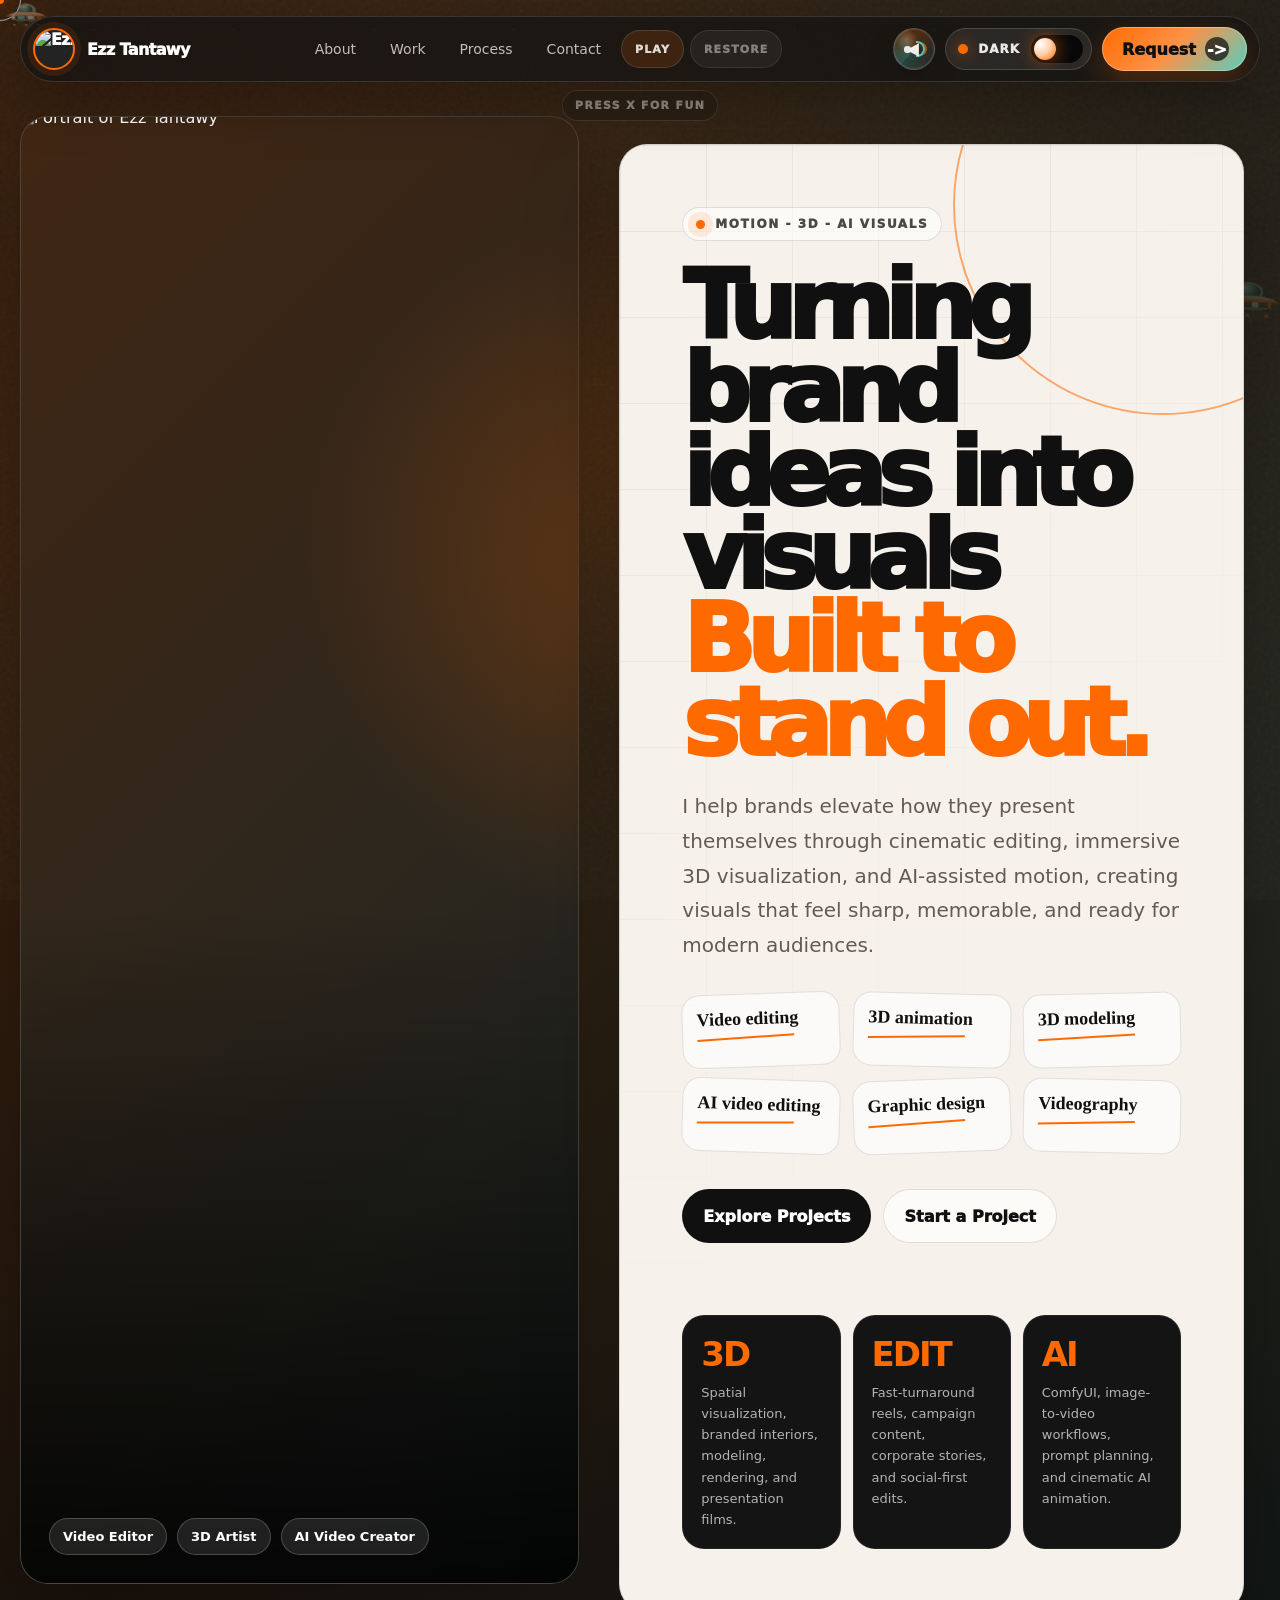
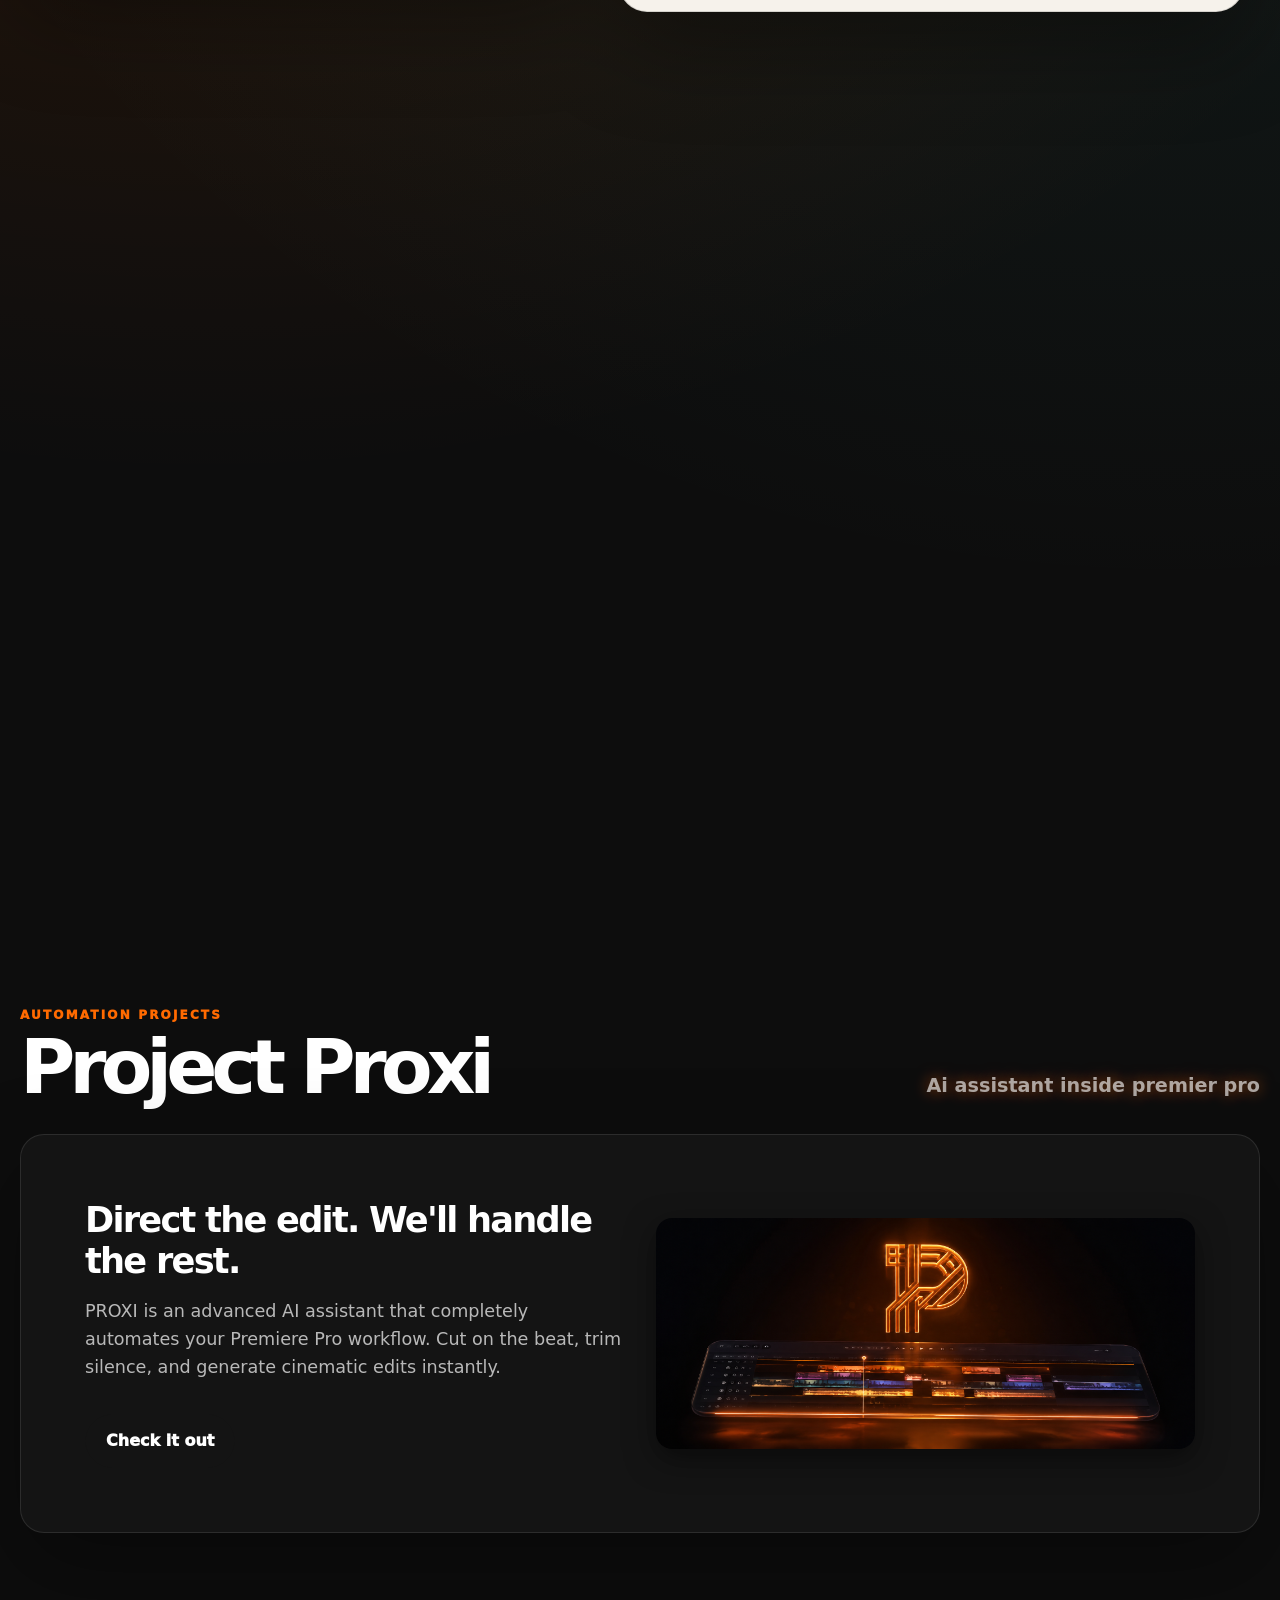
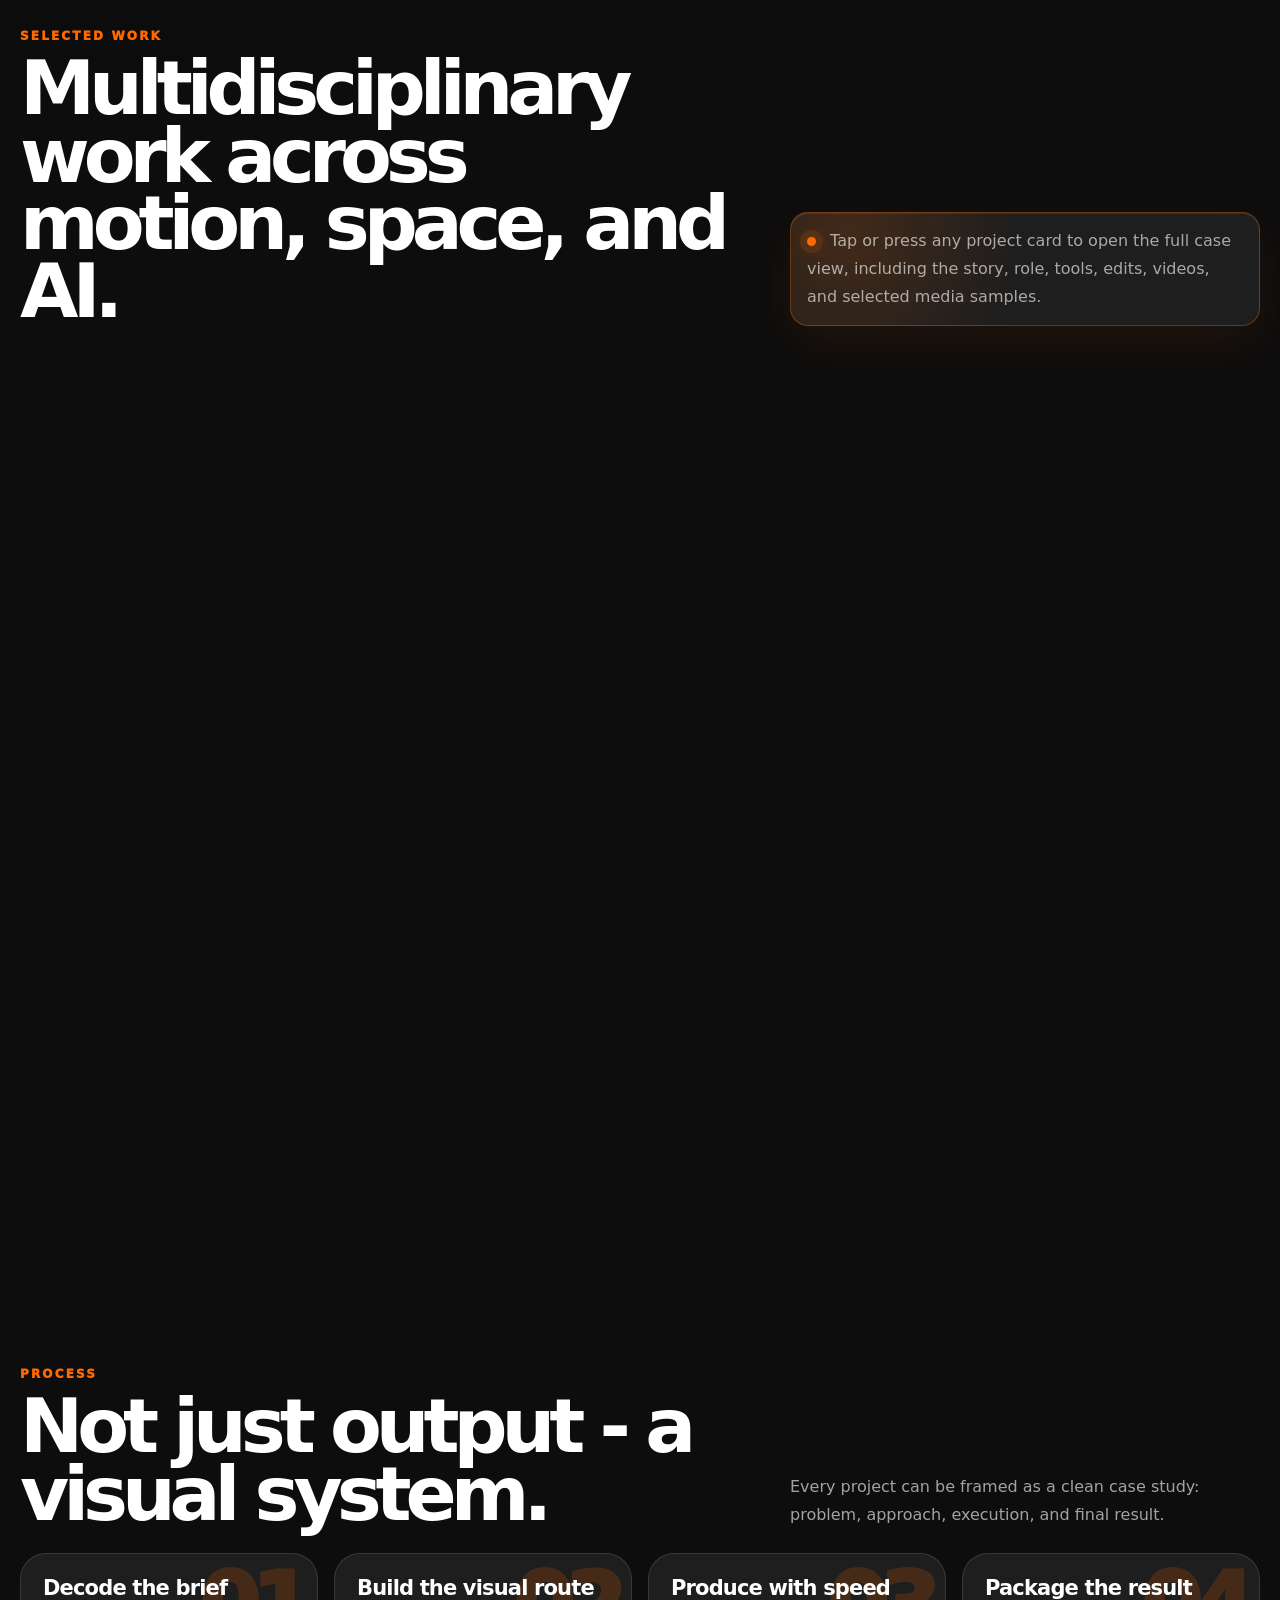
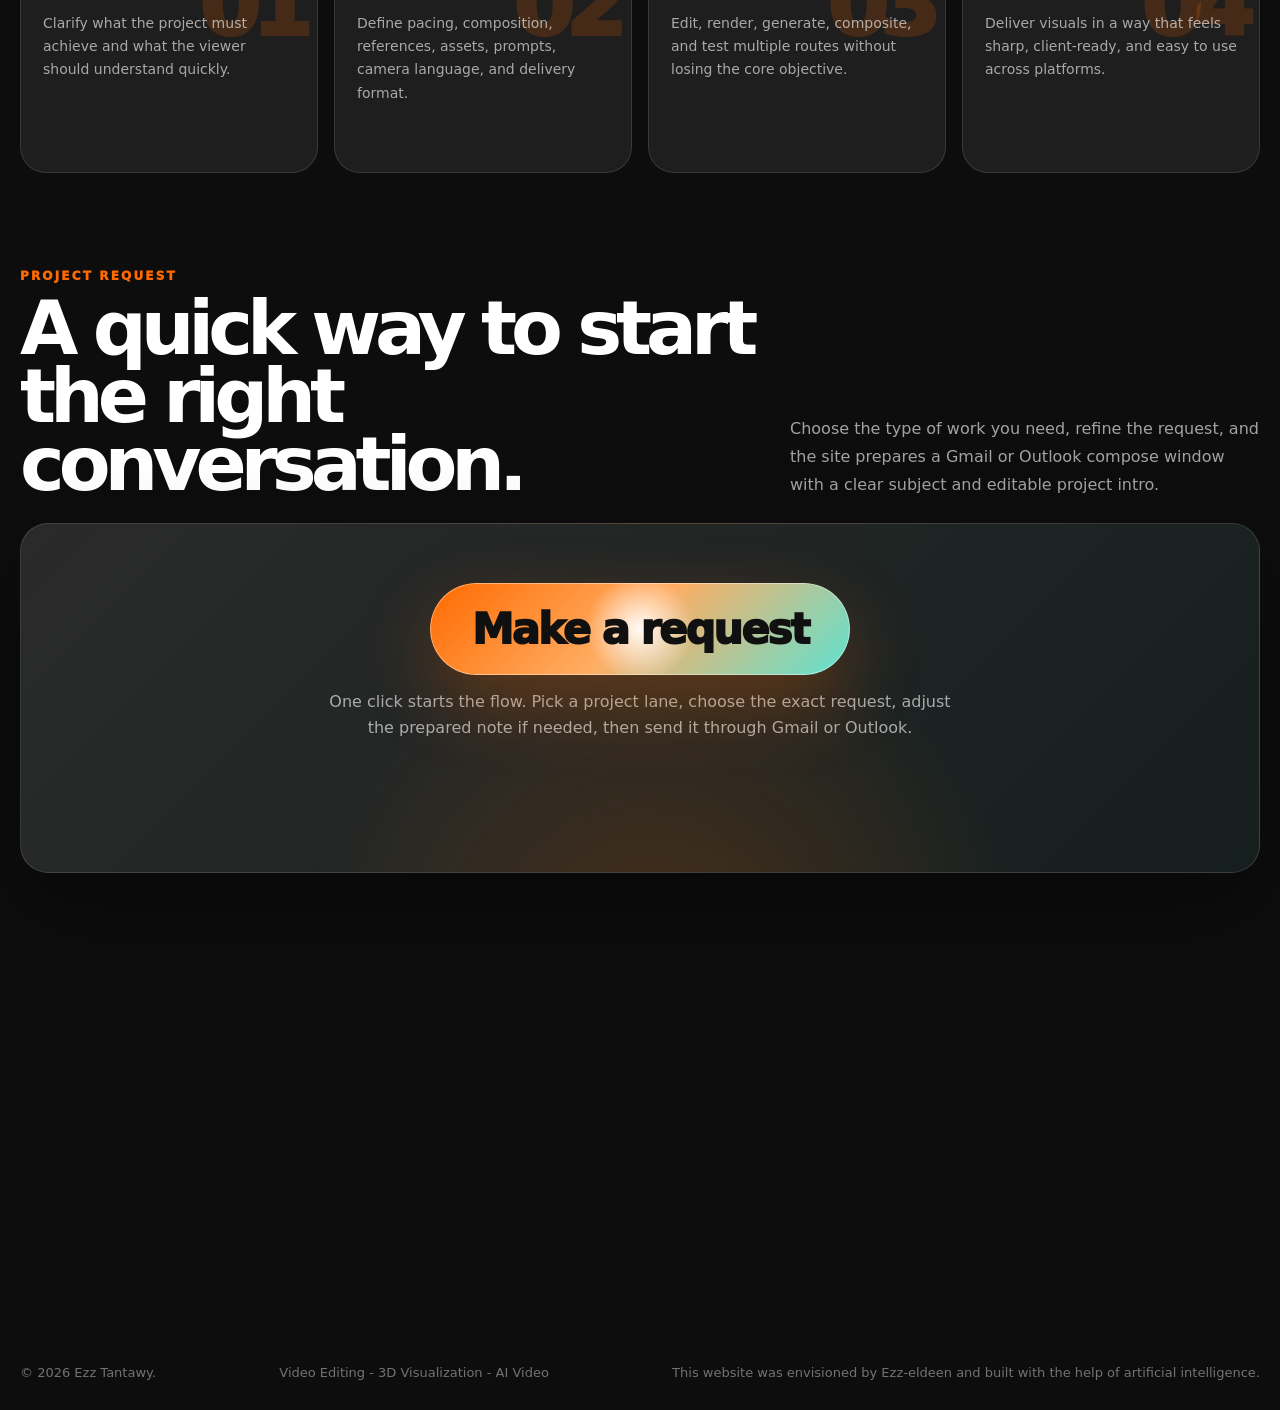
==== commit 34b83466: "Add files via upload" ====
--- a/index.html
+++ b/index.html
@@ -20,7 +20,7 @@
   <link rel="preload" as="image" href="assets/project-apartment-floor-plan-visualization.jpg" />
   <link rel="preload" as="image" href="assets/project-comfyui-ai-animation.jpg" />
   <link rel="preload" as="image" href="assets/project-ai-building-vfx-animation.jpg" />
-  <link rel="stylesheet" href="styles.css?v=20260605-color-grading-sample" />
+  <link rel="stylesheet" href="styles.css?v=20260627-drive-aspect-fit" />
 </head>
 <body>
   <div class="intro-screen" id="introScreen" aria-hidden="true">
@@ -411,6 +411,6 @@
     </div>
   </div>
 
-  <script src="app.js?v=20260605-color-grading-sample"></script>
+  <script src="app.js?v=20260627-drive-aspect-fit"></script>
 </body>
 </html>
--- a/styles.css
+++ b/styles.css
@@ -4116,7 +4116,11 @@
   .modal-card { max-height: 100%; border-radius: 22px; }
   .modal-media, .modal-info { padding: 12px; }
   .modal-media { overflow: visible; -webkit-overflow-scrolling: touch; }
-  .stage { aspect-ratio: 16 / 9; min-height: 190px; border-radius: 16px; }
+  /* Honor each video's real aspect ratio on mobile instead of forcing 16/9.
+     Forcing 16/9 here previously crushed portrait (9/16) Drive reels into a
+     short landscape box, hiding the player's controls. */
+  .stage { min-height: 0; border-radius: 16px; }
+  .stage-portrait { min-height: min(70vh, 560px); }
   .modal-card.youtube-mode .stage { min-height: 148px; }
   .media-list.youtube-list {
     height: min(45vh, 380px);
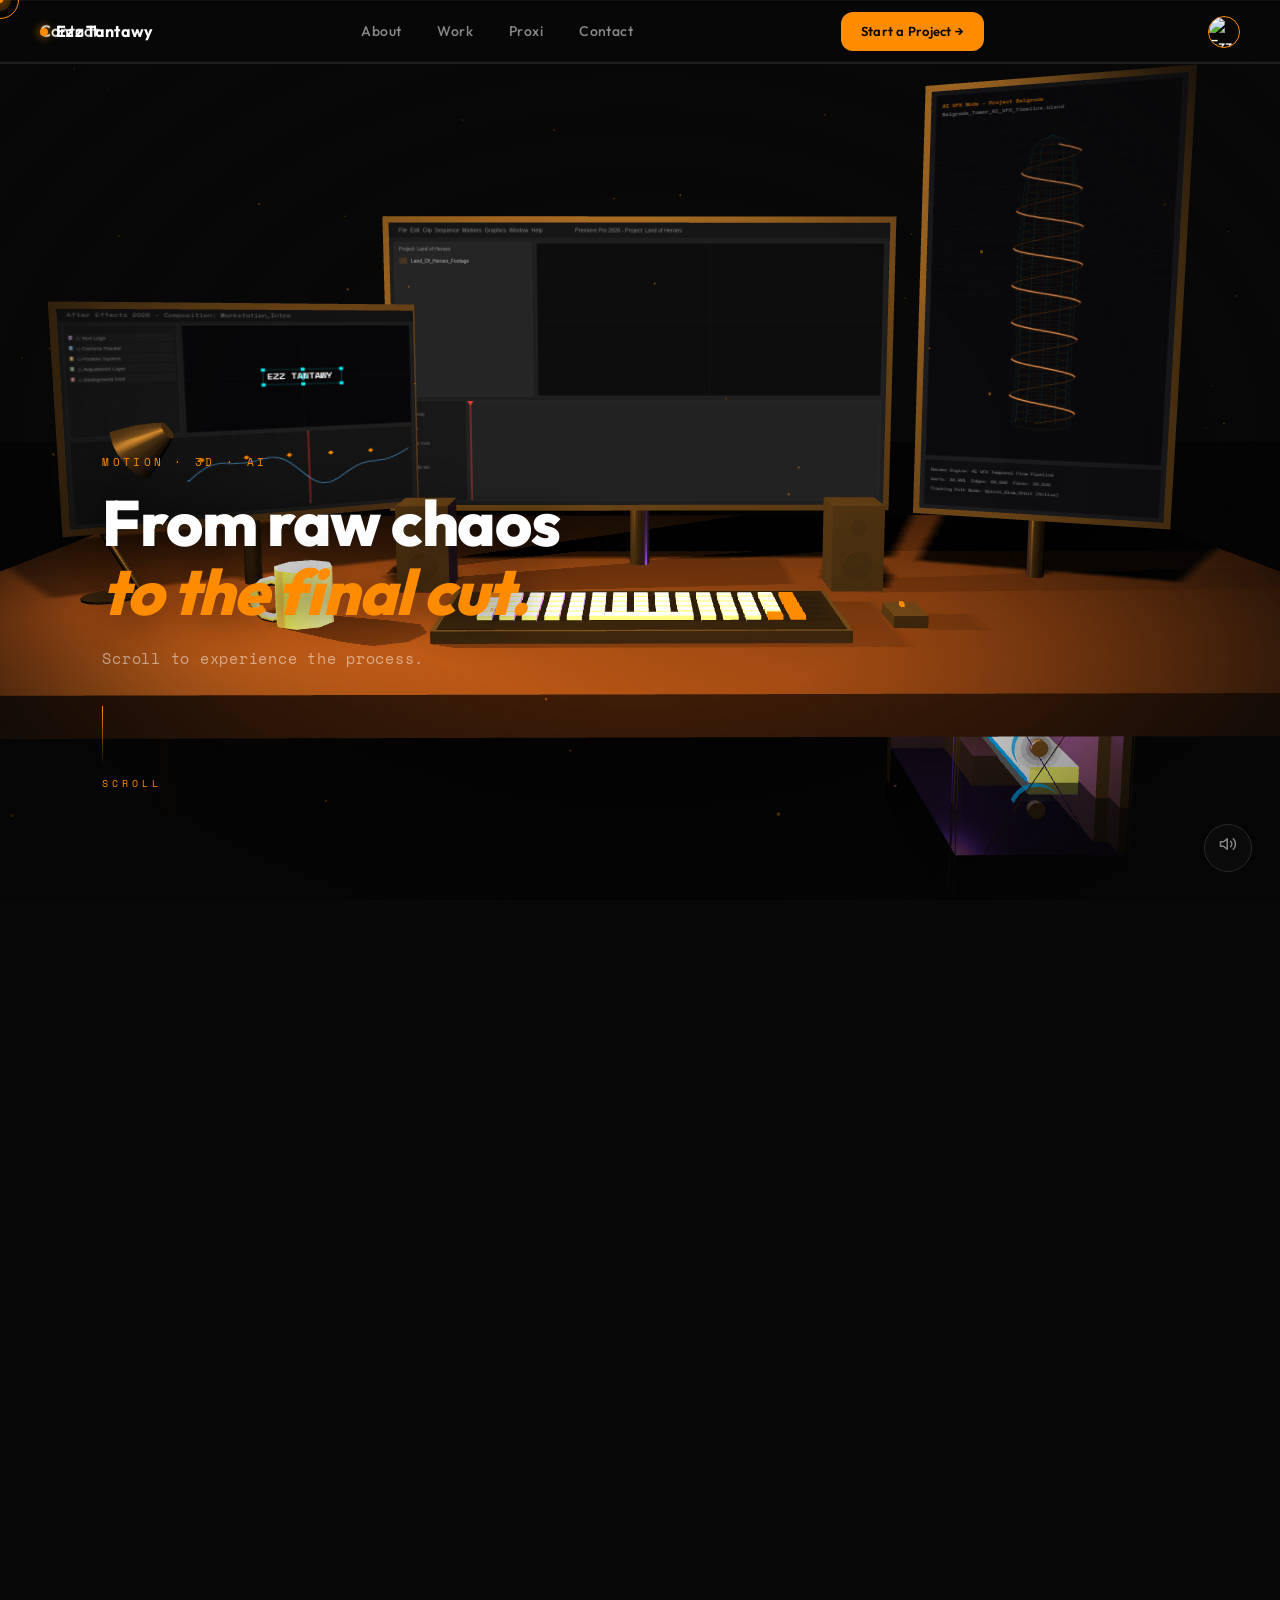
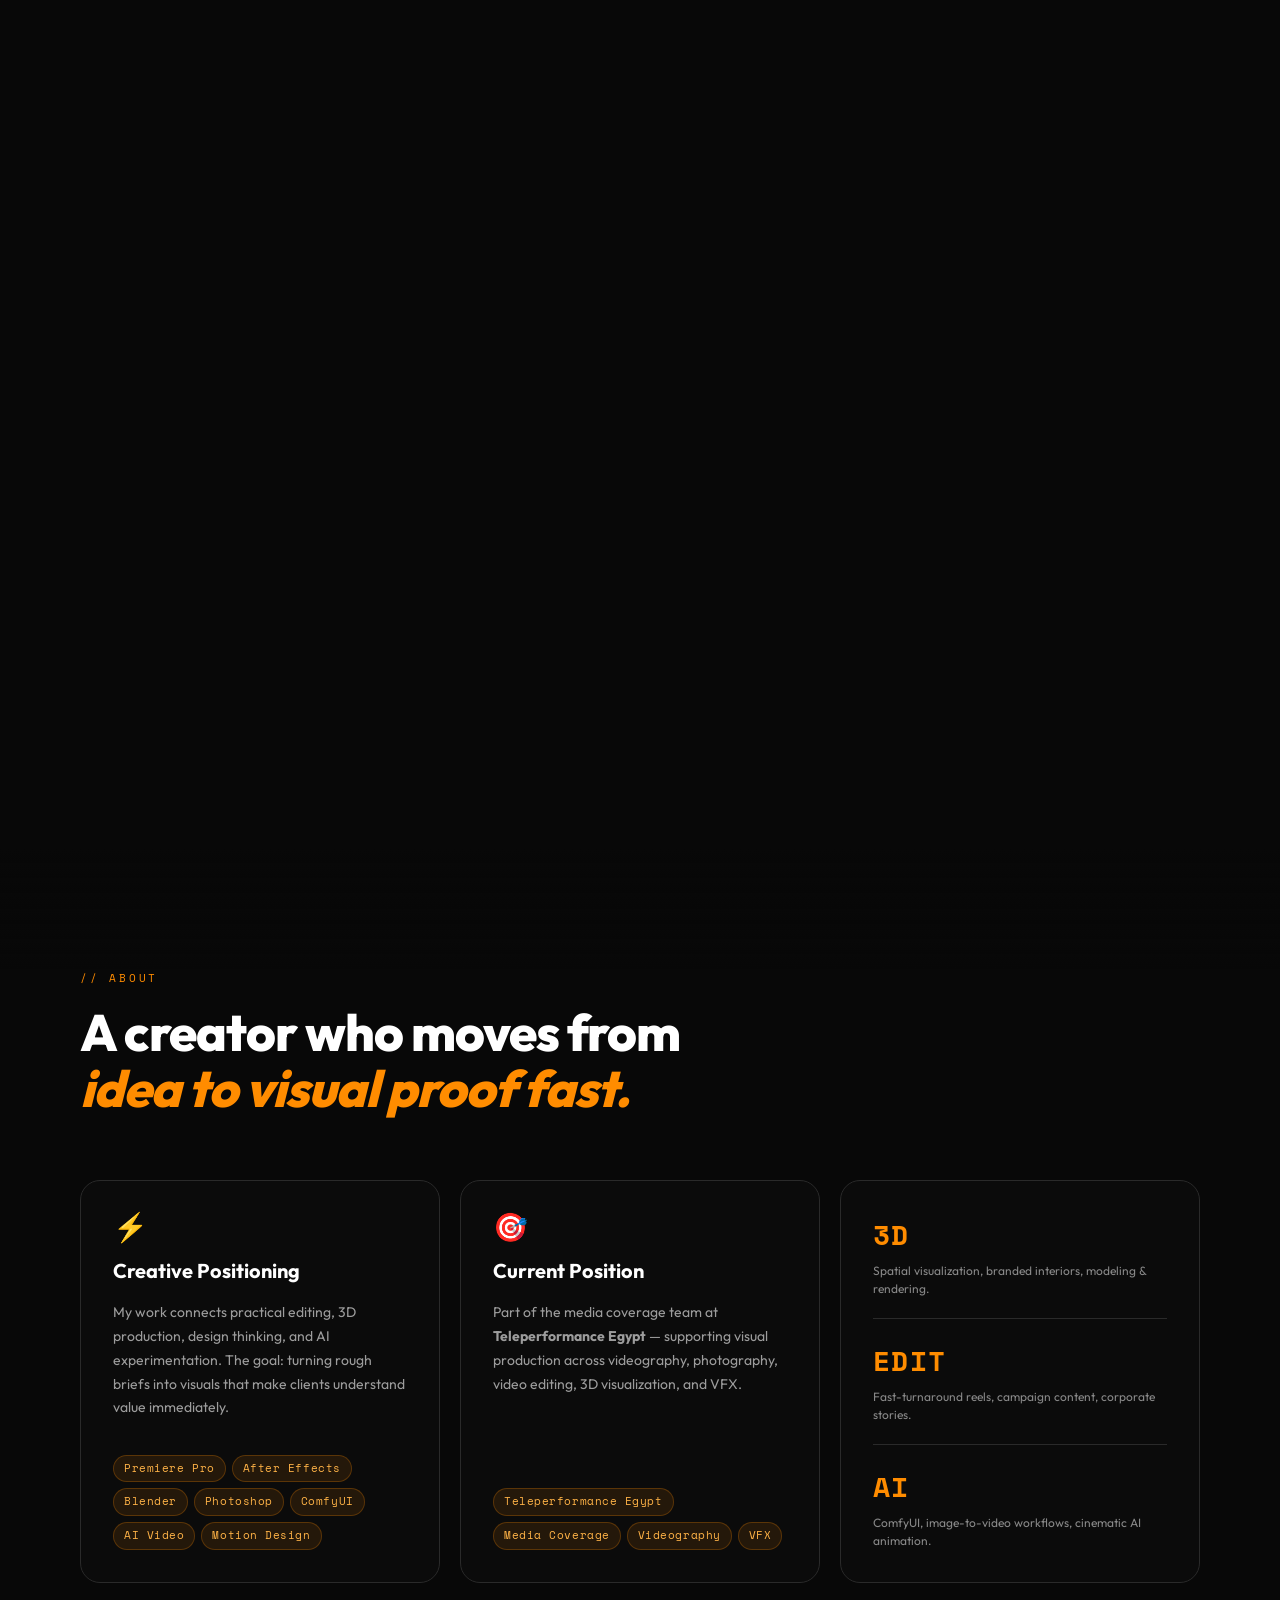
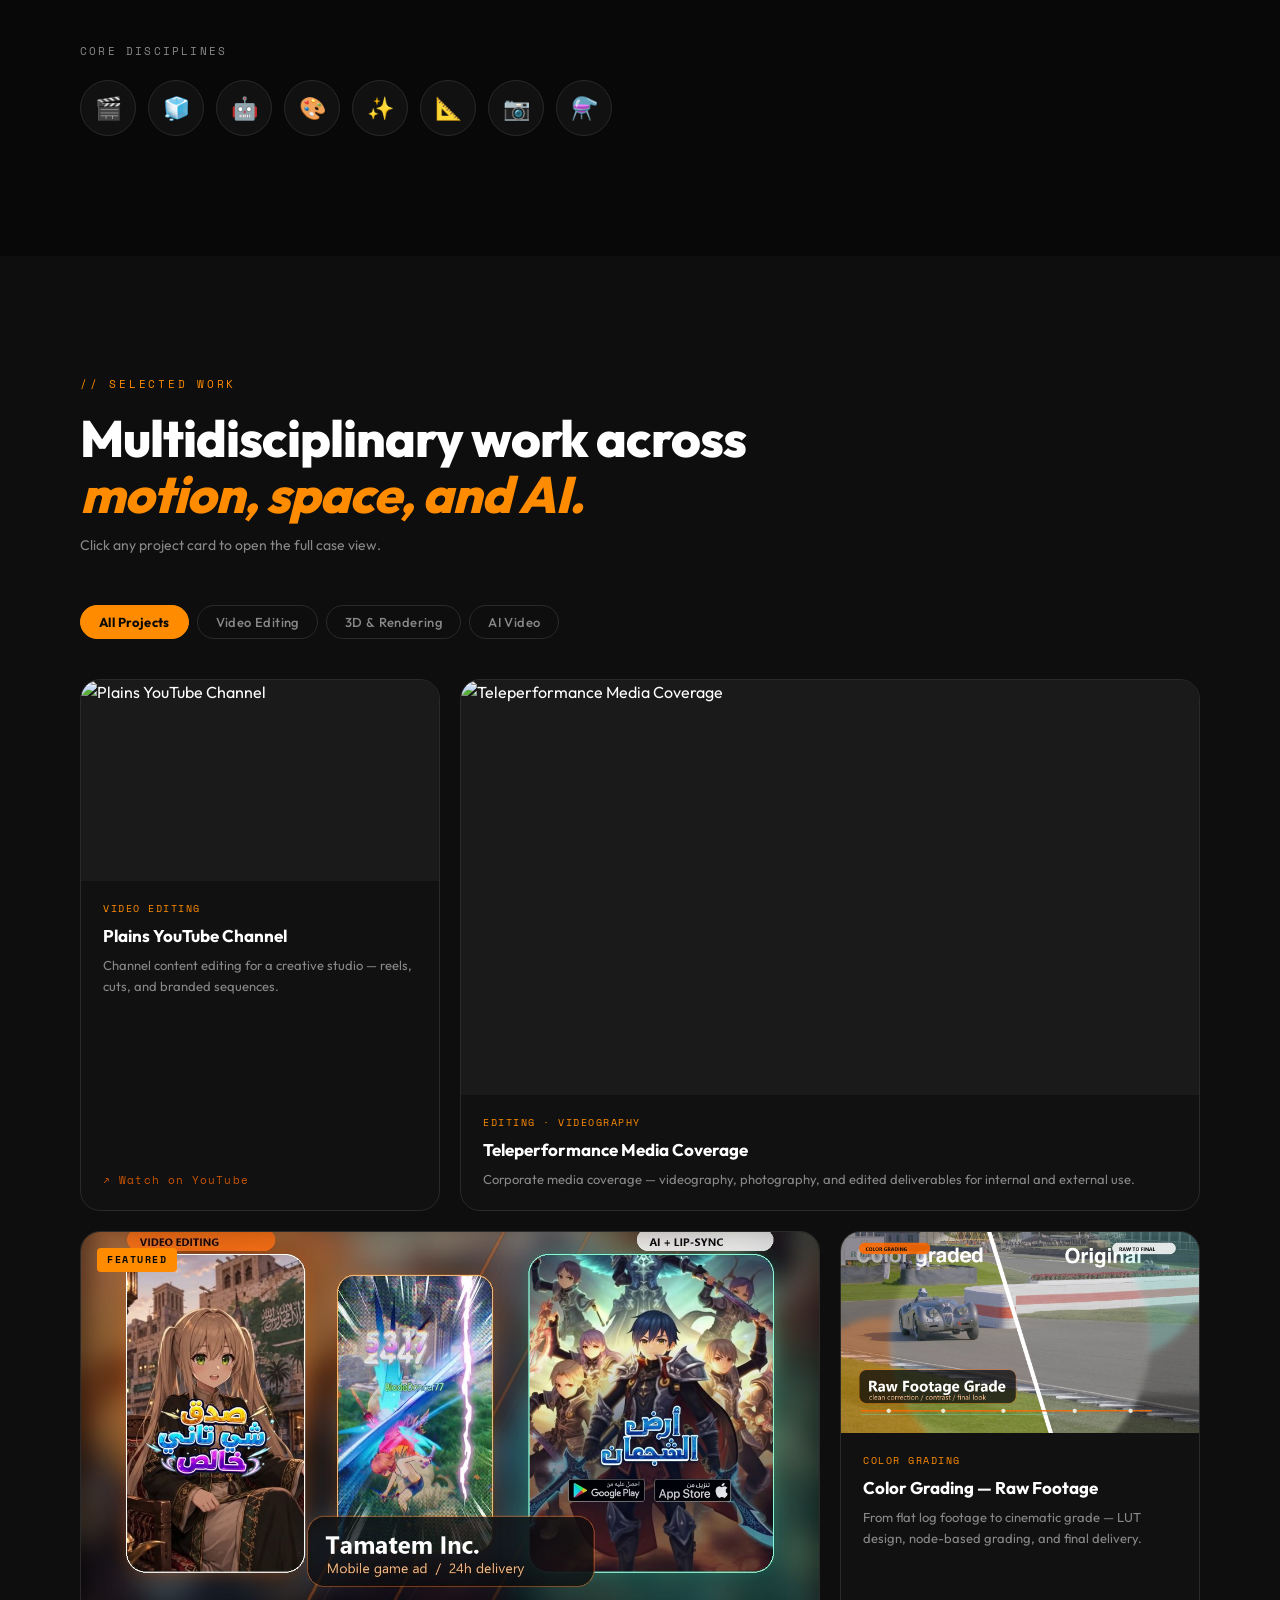
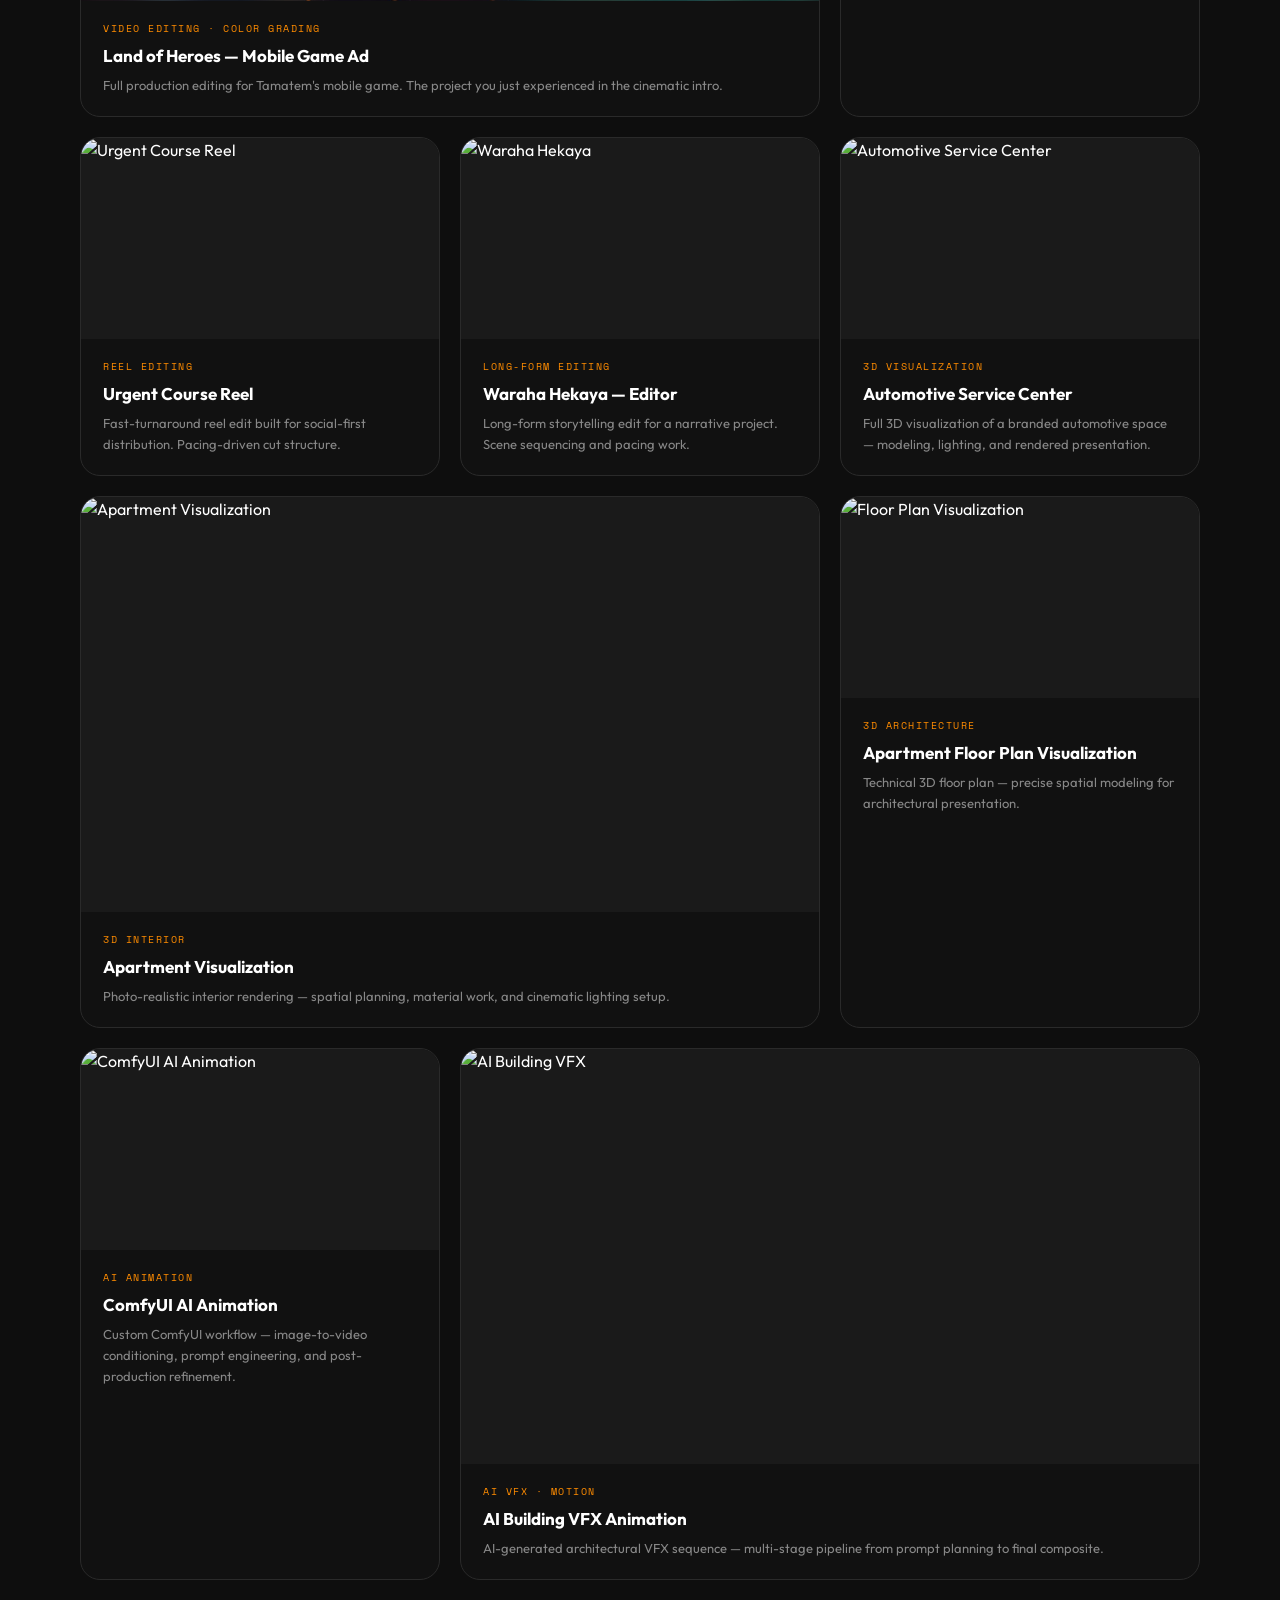
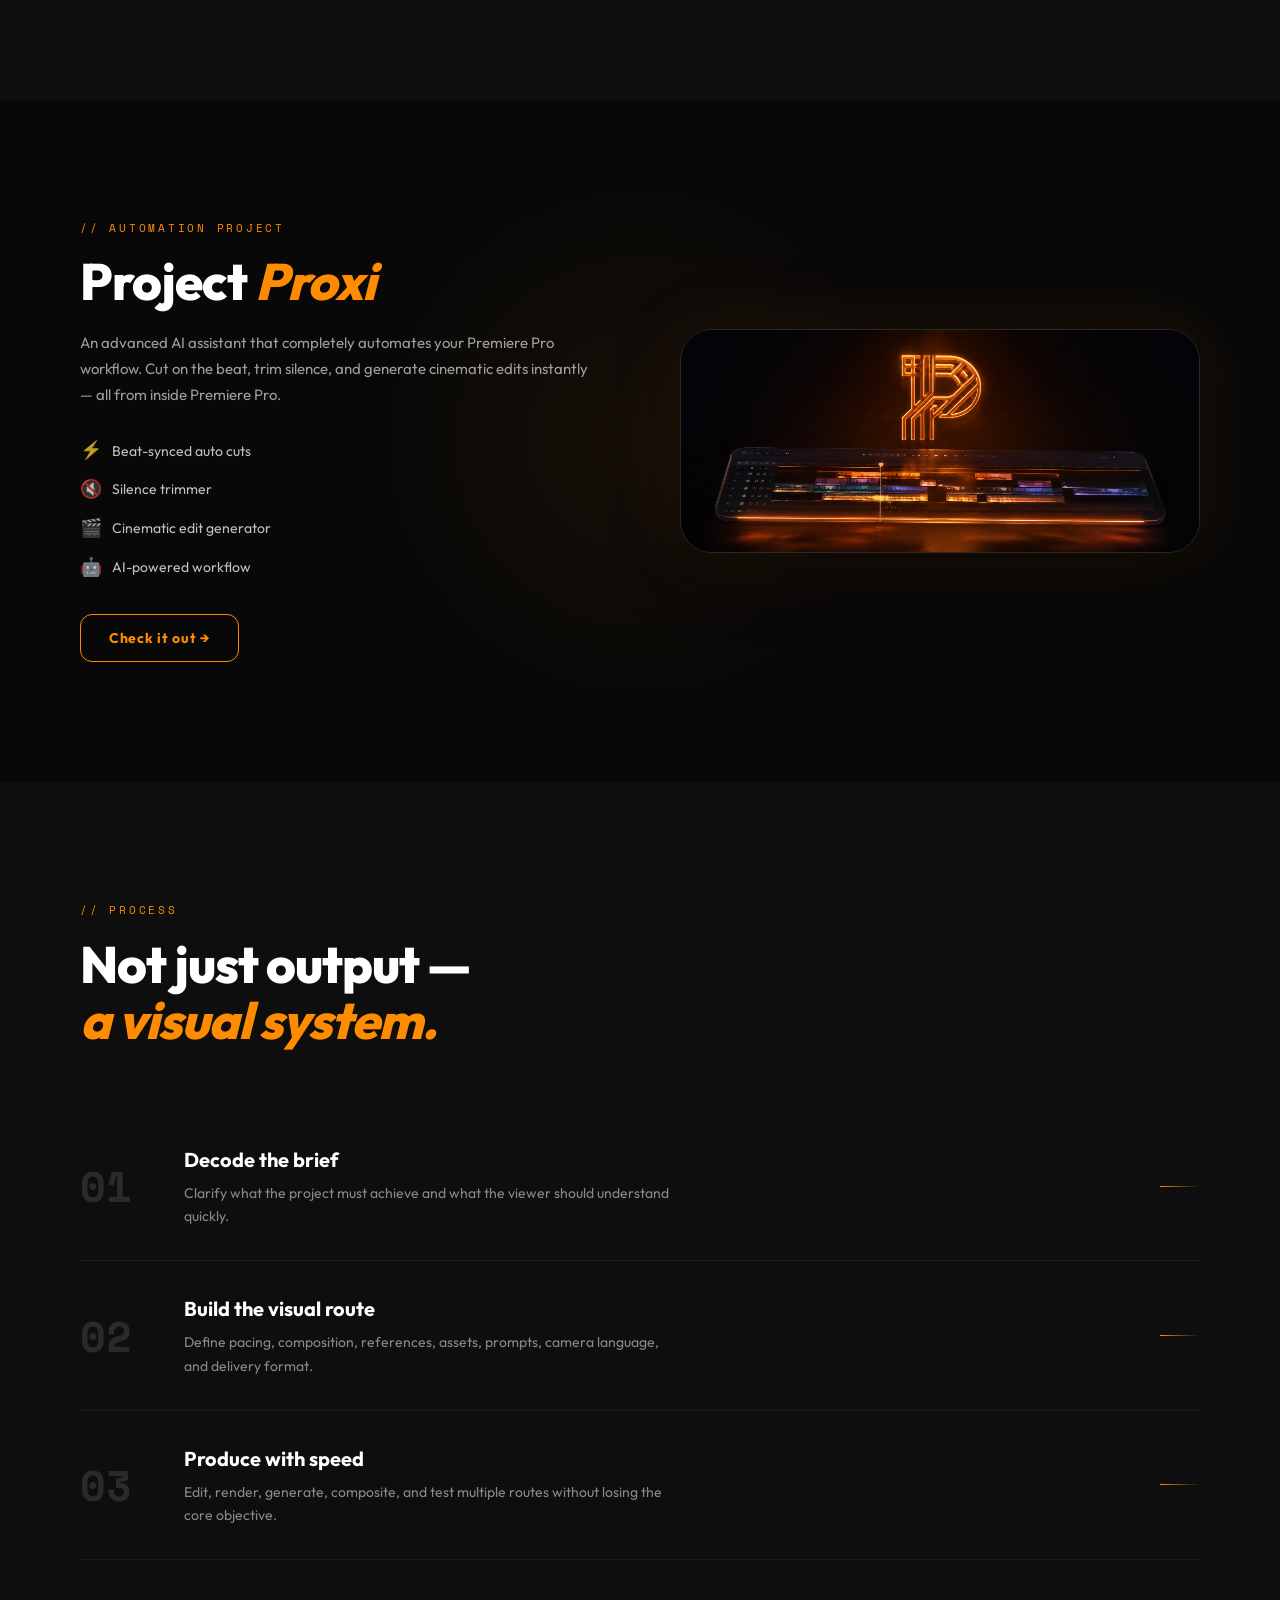
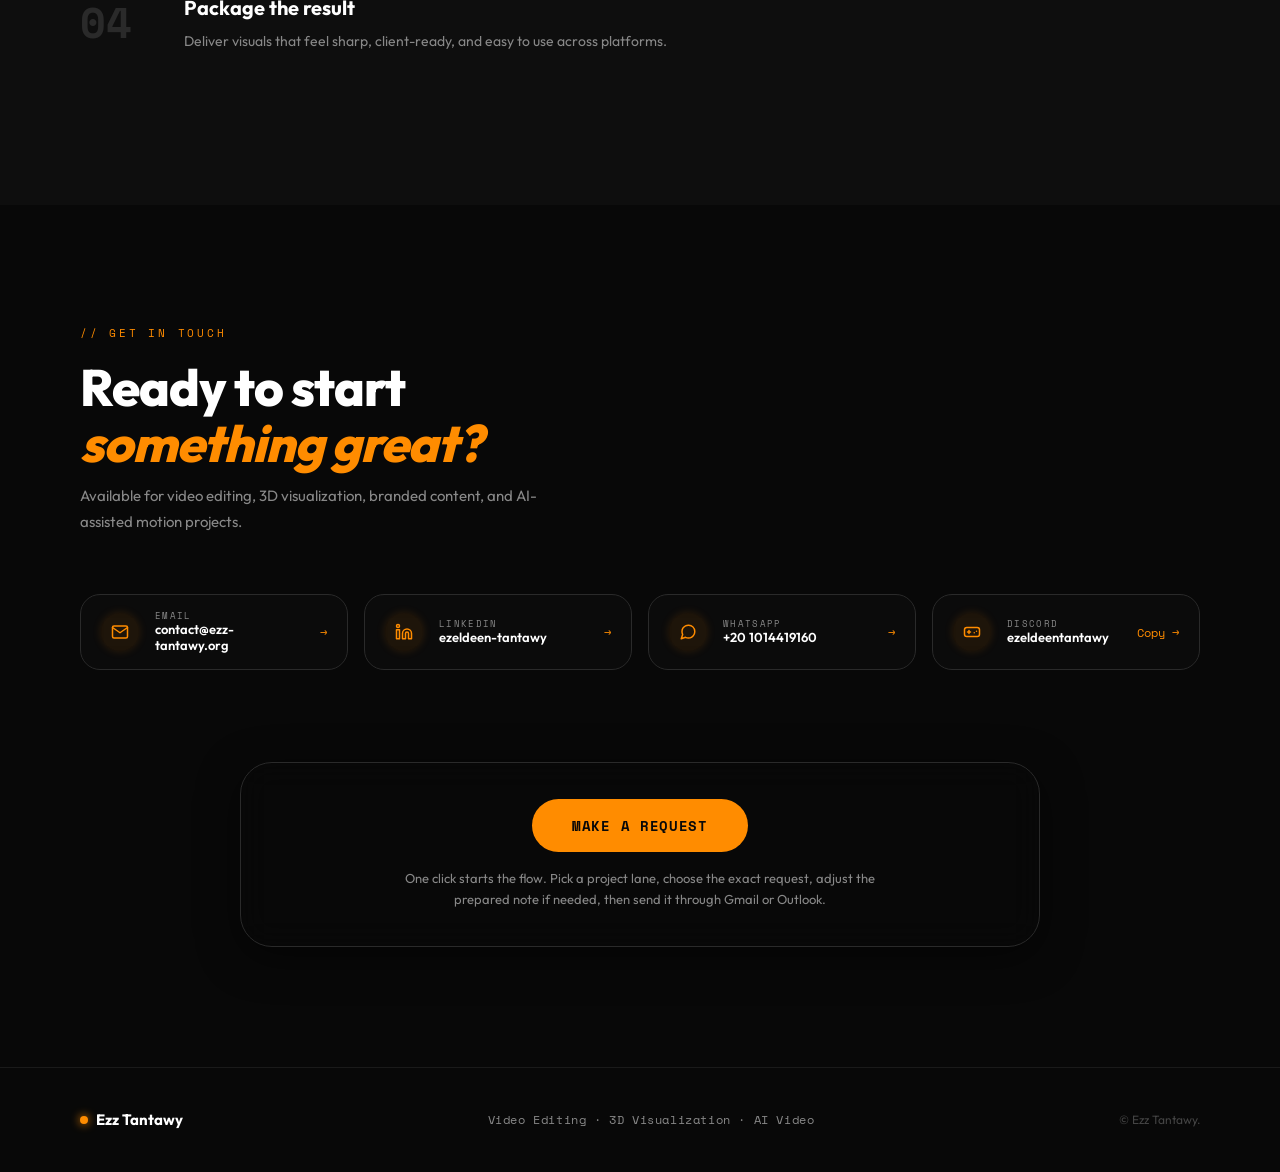
==== commit 87717f75: "Add files via upload" ====
--- a/index.html
+++ b/index.html
@@ -1,416 +1,743 @@
-<!DOCTYPE html>
-<html lang="en">
-<head>
-  <meta charset="UTF-8" />
-  <meta name="viewport" content="width=device-width, initial-scale=1.0" />
-  <title>Ezz Tantawy | Creative Portfolio</title>
-  <meta name="description" content="Creative portfolio for Ezz Tantawy: video editing, 3D visualization, rendering, and AI-assisted video production." />
-  <link rel="icon" type="image/png" href="assets/ezz-favicon.png" />
-  <link rel="apple-touch-icon" href="assets/apple-touch-icon.png" />
-  <link rel="preload" as="image" href="assets/ezz-profile-dark.jpg" />
-  <link rel="preload" as="image" href="assets/ezz-profile-light.jpg" />
-  <link rel="preload" as="image" href="assets/project-plains-youtube-channel.jpg" />
-  <link rel="preload" as="image" href="assets/project-teleperformance-media-coverage.jpg" />
-  <link rel="preload" as="image" href="assets/project-tamatem-heroes-land-ad.jpg" />
-  <link rel="preload" as="image" href="assets/project-color-grading-raw-footage.jpg" />
-  <link rel="preload" as="image" href="assets/project-urgent-course-reel.jpg" />
-  <link rel="preload" as="image" href="assets/project-waraha-hekaya-editor.jpg" />
-  <link rel="preload" as="image" href="assets/project-automotive-service-center.jpg" />
-  <link rel="preload" as="image" href="assets/project-apartment-visualization.jpg" />
-  <link rel="preload" as="image" href="assets/project-apartment-floor-plan-visualization.jpg" />
-  <link rel="preload" as="image" href="assets/project-comfyui-ai-animation.jpg" />
-  <link rel="preload" as="image" href="assets/project-ai-building-vfx-animation.jpg" />
-  <link rel="stylesheet" href="styles.css?v=20260627-drive-aspect-fit" />
-</head>
-<body>
-  <div class="intro-screen" id="introScreen" aria-hidden="true">
-    <div class="intro-core">
-      <span class="intro-progress-ring" aria-hidden="true"></span>
-      <span class="intro-orbit intro-orbit-a" aria-hidden="true"></span>
-      <span class="intro-orbit intro-orbit-b" aria-hidden="true"></span>
-      <span class="intro-orbit intro-orbit-c" aria-hidden="true"></span>
-      <img class="theme-portrait" src="assets/ezz-profile-dark.jpg" data-dark-src="assets/ezz-profile-dark.jpg" data-light-src="assets/ezz-profile-light.jpg" alt="" decoding="async" />
-      <span class="intro-loading">Preparing portfolio <strong id="introProgressText">0%</strong></span>
-    </div>
-  </div>
-  <div class="cursor-glow" aria-hidden="true"></div>
-  <div class="cursor-ring" aria-hidden="true"></div>
-  <div class="cursor-dot" aria-hidden="true"></div>
-  <div class="theme-orbit-wash" aria-hidden="true"></div>
-  <div class="space-war" id="spaceWar" aria-hidden="true"></div>
-  <div class="player-ship" id="playerShip" aria-hidden="true"><span class="player-shield-barrier"></span></div>
-  <div class="fun-hint" aria-hidden="true">
-    <span class="desktop-copy">Press X for fun</span>
-    <span class="mobile-copy">Double tap for fun</span>
-  </div>
-  <div class="arena-hud" id="arenaHud" aria-hidden="true">
-    <span id="arenaStatus">Arena ready</span>
-    <span id="bossStatus">Boss: waiting</span>
-  </div>
-  <div class="game-hud-panel" id="gameHudPanel" aria-hidden="true">
-    <div class="ship-counter" id="shipCounter">SCORE 00000</div>
-    <div class="hud-line"><span>Level</span><strong id="levelStatus">1</strong></div>
-    <div class="hud-line"><span>Kills</span><strong id="killsStatus">0</strong></div>
-    <div class="hud-line"><span>HP</span><strong id="healthStatus">100</strong></div>
-    <div class="hud-bar"><span id="healthBar"></span></div>
-    <div class="hud-line"><span>Shield</span><strong id="shieldStatus">0</strong></div>
-    <div class="hud-bar shield"><span id="shieldBar"></span></div>
-    <div class="powerup-status" id="powerupStatus">Base blaster</div>
-  </div>
-  <div class="scroll-lock-warning" id="scrollLockWarning" aria-hidden="true">Please end the game session to continue exploring the website</div>
-  <div class="game-over-backdrop" id="gameOverBackdrop" aria-hidden="true"></div>
-  <div class="game-over-panel" id="gameOverPanel" role="dialog" aria-modal="false" aria-hidden="true">
-    <button class="game-over-close interactive" id="closeGameOverBtn" type="button" aria-label="Close game over popup">×</button>
-    <h2>Game over</h2>
-    <p>Your ship took critical damage, but the run looked good. Try again from level 1, or turn that arcade energy into a real project request.</p>
-    <button class="try-again-btn interactive" id="tryAgainBtn" type="button">Try again</button>
-    <button class="game-request-btn interactive" id="gameRequestBtn" type="button">Request a project</button>
-  </div>
-  <div class="level-transition-panel" id="levelTransitionPanel" aria-hidden="true">
-    <small id="levelTransitionKicker">Level 1</small>
-    <h2 id="levelTransitionTitle">Incoming wave</h2>
-    <p id="levelTransitionText">Clear the hostile ships and keep your HP above zero.</p>
-    <button class="try-again-btn interactive" id="levelRestartBtn" type="button">Play again</button>
-  </div>
-
-  <main class="page">
-    <nav class="nav reveal interactive">
-      <a class="brand" href="#top" aria-label="Go to top">
-        <img class="brand-img theme-portrait" id="brandPortrait" src="assets/ezz-profile-dark.jpg" data-dark-src="assets/ezz-profile-dark.jpg" data-light-src="assets/ezz-profile-light.jpg" alt="Ezz Tantawy" decoding="async" fetchpriority="high" />
-        <span>Ezz Tantawy</span>
-      </a>
-      <div class="nav-links" aria-label="Main navigation">
-        <a href="#about">About</a>
-        <a href="#work">Work</a>
-        <a href="#process">Process</a>
-        <a href="#request">Contact</a>
-        <button class="play-mode-btn interactive" id="playModeBtn" type="button">Play</button>
-        <button class="restore-world-btn interactive" id="restoreWorldBtn" type="button">Restore</button>
-      </div>
-      <div class="nav-actions">
-        <button class="sound-toggle interactive" id="soundToggle" type="button" aria-label="Mute sound" aria-pressed="false" title="Mute sound">
-          <span class="sound-icon" aria-hidden="true">
-            <span class="sound-wave"></span>
-            <span class="sound-slash"></span>
-          </span>
-        </button>
-        <button class="theme-switch interactive" id="themeSwitch" type="button" aria-label="Switch to light mode" aria-pressed="false">
-          <span class="theme-switch-icon" aria-hidden="true"></span>
-          <span class="theme-switch-text">Dark</span>
-          <span class="theme-switch-track" aria-hidden="true"><span class="theme-switch-thumb"></span></span>
-        </button>
-        <a class="nav-cta interactive" href="#request">Request</a>
-      </div>
-    </nav>
-
-    <header id="top" class="hero">
-      <aside class="hero-photo reveal interactive">
-        <img class="theme-portrait" id="heroPortrait" src="assets/ezz-profile-dark.jpg" data-dark-src="assets/ezz-profile-dark.jpg" data-light-src="assets/ezz-profile-light.jpg" alt="Portrait of Ezz Tantawy" decoding="async" fetchpriority="high" />
-        <div class="photo-tags">
-          <span>Video Editor</span>
-          <span>3D Artist</span>
-          <span>AI Video Creator</span>
-        </div>
-      </aside>
-
-      <section class="hero-copy reveal interactive" aria-label="Portfolio intro">
-        <div class="circle-line"></div>
-        <div class="hero-content">
-          <div class="eyebrow"><span class="dot"></span> Motion - 3D - AI Visuals</div>
-          <h1>Turning brand ideas into visuals<br><em>Built to stand out.</em></h1>
-          <p class="hero-desc">
-            I help brands elevate how they present themselves through cinematic editing, immersive 3D visualization, and AI-assisted motion, creating visuals that feel sharp, memorable, and ready for modern audiences.
-          </p>
-
-          <div class="role-strip">
-            <div class="role-card" style="--r:-2deg"><strong>Video editing</strong><i></i></div>
-            <div class="role-card" style="--r:1.5deg"><strong>3D animation</strong><i></i></div>
-            <div class="role-card" style="--r:-1.3deg"><strong>3D modeling</strong><i></i></div>
-            <div class="role-card" style="--r:1.9deg"><strong>AI video editing</strong><i></i></div>
-            <div class="role-card" style="--r:-2.2deg"><strong>Graphic design</strong><i></i></div>
-            <div class="role-card" style="--r:1.1deg"><strong>Videography</strong><i></i></div>
-          </div>
-
-          <div class="actions">
-            <a class="btn btn-dark interactive" href="#work">Explore Projects</a>
-            <a class="btn btn-light interactive" href="#request">Start a Project</a>
-          </div>
-        </div>
-
-        <div class="hero-bottom">
-          <div class="metrics">
-            <div class="metric interactive"><strong>3D</strong><span>Spatial visualization, branded interiors, modeling, rendering, and presentation films.</span></div>
-            <div class="metric interactive"><strong>EDIT</strong><span>Fast-turnaround reels, campaign content, corporate stories, and social-first edits.</span></div>
-            <div class="metric interactive"><strong>AI</strong><span>ComfyUI, image-to-video workflows, prompt planning, and cinematic AI animation.</span></div>
-          </div>
-        </div>
-      </section>
-    </header>
-
-    <section id="about">
-      <div class="section-head reveal">
-        <div>
-          <div class="kicker">About</div>
-          <h2>A creator who can move from idea to visual proof fast.</h2>
-        </div>
-        <p>
-          From edited reels to immersive 3D previews and AI-driven motion, my work is focused on helping brands communicate ideas with clarity, speed, and a distinctive visual presence.
-        </p>
-      </div>
-
-      <div class="about-grid">
-        <article class="panel light reveal interactive">
-          <h3>Creative positioning</h3>
-          <p>
-            My work connects practical editing, 3D production, design thinking, and AI experimentation. The goal is not just to make something look good, but to turn rough briefs, references, and raw material into visuals that make a client understand the value immediately.
-          </p>
-          <div class="chips">
-            <span class="chip">Premiere Pro</span>
-            <span class="chip">After Effects</span>
-            <span class="chip">Blender</span>
-            <span class="chip">Photoshop</span>
-            <span class="chip">ComfyUI</span>
-            <span class="chip">AI Video</span>
-            <span class="chip">Motion Design</span>
-          </div>
-        </article>
-
-        <article class="panel reveal interactive">
-          <h3>Selected work preview</h3>
-          <p>
-            Below are selected samples across 3D visualization, video editing, and AI-powered animation. Some client work is shown in a limited way due to confidentiality, but each sample reflects the creative approach, speed, and production value behind the project.
-          </p>
-          <div class="chips">
-            <span class="chip">3D Visualization</span>
-            <span class="chip">Reel Editing</span>
-            <span class="chip">AI Animation</span>
-            <span class="chip">Client Work</span>
-            <span class="chip">Fast Delivery</span>
-          </div>
-        </article>
-
-        <article class="panel current-position-panel reveal interactive">
-          <h3>Current position</h3>
-          <p>
-            I am currently part of the media coverage team at Teleperformance Egypt, supporting visual production across videography, photography, video editing, photo editing, 3D visualization, and VFX work.
-          </p>
-          <div class="chips">
-            <span class="chip">Teleperformance Egypt</span>
-            <span class="chip">Media Coverage</span>
-            <span class="chip">Videography</span>
-            <span class="chip">Photography</span>
-            <span class="chip">Video Editing</span>
-            <span class="chip">Photo Editing</span>
-            <span class="chip">3D Visualization</span>
-            <span class="chip">VFX</span>
-          </div>
-        </article>
-      </div>
-    </section>
-
-    <section id="automation">
-      <div class="section-head reveal">
-        <div>
-          <div class="kicker">Automation projects</div>
-          <h2>Project Proxi</h2>
-        </div>
-        <p class="proxi-glow-text">Ai assistant inside premier pro</p>
-      </div>
-
-      <div class="panel interactive proxi-banner reveal" onclick="window.location.href='plugins.html'">
-        <div class="proxi-banner-text">
-          <h3>Direct the edit. We'll handle the rest.</h3>
-          <p>PROXI is an advanced AI assistant that completely automates your Premiere Pro workflow. Cut on the beat, trim silence, and generate cinematic edits instantly.</p>
-          <a href="plugins.html" class="btn btn-primary interactive">Check it out</a>
-        </div>
-        <div class="proxi-banner-img">
-          <img src="assets/proxi-showcase-1.png" alt="Project Proxi UI" loading="lazy" />
-        </div>
-      </div>
-    </section>
-
-    <section id="work">
-      <div class="section-head reveal">
-        <div>
-          <div class="kicker">Selected work</div>
-          <h2>Multidisciplinary work across motion, space, and AI.</h2>
-        </div>
-        <p class="work-access-note">
-          Tap or press any project card to open the full case view, including the story, role, tools, edits, videos, and selected media samples.
-        </p>
-      </div>
-
-      <div class="tabs-shell reveal interactive">
-        <div class="tab-row" role="tablist" aria-label="Portfolio categories">
-          <button class="tab-btn active" type="button" data-tab="editing" role="tab" aria-selected="true">Video Editing</button>
-          <button class="tab-btn" type="button" data-tab="threeD" role="tab" aria-selected="false">3D Animation & Rendering</button>
-          <button class="tab-btn" type="button" data-tab="ai" role="tab" aria-selected="false">AI Video Editing</button>
-        </div>
-
-        <div class="tab-content active" id="editing" role="tabpanel">
-          <div class="gallery-head">
-            <div><h3>Fast edits built for real deadlines.</h3></div>
-            <p>Reels, channel work, and corporate media edits designed to publish cleanly, move quickly, and keep the story clear.</p>
-          </div>
-          <div class="carousel-wrap">
-            <div class="project-track" data-category="editing"></div>
-            <div class="carousel-actions"><button class="arrow-btn" data-scroll="editing" data-dir="-1" aria-label="Scroll editing projects left">&lt;</button><button class="arrow-btn" data-scroll="editing" data-dir="1" aria-label="Scroll editing projects right">&gt;</button></div>
-          </div>
-        </div>
-
-        <div class="tab-content" id="threeD" role="tabpanel">
-          <div class="gallery-head">
-            <div><h3>Spatial stories from plan to rendered reality.</h3></div>
-            <p>3D projects focused on visualizing spaces, brands, and experiences before they physically exist.</p>
-          </div>
-          <div class="carousel-wrap">
-            <div class="project-track" data-category="threeD"></div>
-            <div class="carousel-actions"><button class="arrow-btn" data-scroll="threeD" data-dir="-1" aria-label="Scroll 3D projects left">&lt;</button><button class="arrow-btn" data-scroll="threeD" data-dir="1" aria-label="Scroll 3D projects right">&gt;</button></div>
-          </div>
-        </div>
-
-        <div class="tab-content" id="ai" role="tabpanel">
-          <div class="gallery-head">
-            <div><h3>Experimental AI motion with production intent.</h3></div>
-            <p>Image-to-video workflows, ComfyUI systems, and AI animation pieces refined through planning and post-production.</p>
-          </div>
-          <div class="carousel-wrap">
-            <div class="project-track" data-category="ai"></div>
-            <div class="carousel-actions"><button class="arrow-btn" data-scroll="ai" data-dir="-1" aria-label="Scroll AI projects left">&lt;</button><button class="arrow-btn" data-scroll="ai" data-dir="1" aria-label="Scroll AI projects right">&gt;</button></div>
-          </div>
-        </div>
-      </div>
-    </section>
-
-    <section id="process">
-      <div class="section-head reveal">
-        <div>
-          <div class="kicker">Process</div>
-          <h2>Not just output - a visual system.</h2>
-        </div>
-        <p>Every project can be framed as a clean case study: problem, approach, execution, and final result.</p>
-      </div>
-      <div class="process-grid">
-        <article class="process-card reveal interactive" data-step="01"><h3>Decode the brief</h3><p>Clarify what the project must achieve and what the viewer should understand quickly.</p></article>
-        <article class="process-card reveal interactive" data-step="02"><h3>Build the visual route</h3><p>Define pacing, composition, references, assets, prompts, camera language, and delivery format.</p></article>
-        <article class="process-card reveal interactive" data-step="03"><h3>Produce with speed</h3><p>Edit, render, generate, composite, and test multiple routes without losing the core objective.</p></article>
-        <article class="process-card reveal interactive" data-step="04"><h3>Package the result</h3><p>Deliver visuals in a way that feels sharp, client-ready, and easy to use across platforms.</p></article>
-      </div>
-    </section>
-
-    <section id="request">
-      <div class="section-head reveal">
-        <div>
-          <div class="kicker">Project request</div>
-          <h2>A quick way to start the right conversation.</h2>
-        </div>
-        <p>Choose the type of work you need, refine the request, and the site prepares a Gmail or Outlook compose window with a clear subject and editable project intro.</p>
-      </div>
-
-      <div class="request-card reveal interactive" id="requestTool" aria-label="Project request tool">
-        <div class="request-start">
-          <button class="request-main-btn interactive" id="makeRequestBtn" type="button">Make a request</button>
-          <p class="request-microcopy">One click starts the flow. Pick a project lane, choose the exact request, adjust the prepared note if needed, then send it through Gmail or Outlook.</p>
-        </div>
-
-        <div class="request-choices" id="requestChoices" aria-hidden="true">
-          <button class="choice-btn interactive" type="button" data-category="threeD">3D Modeling & Visualization</button>
-          <button class="choice-btn interactive" type="button" data-category="editing">Video Editing</button>
-          <button class="choice-btn interactive" type="button" data-category="longTerm">Long-Term Project Request</button>
-        </div>
-
-        <div class="request-subchoices" id="requestSubChoices" aria-hidden="true">
-          <div class="request-step-label" id="requestSubLabel">Choose a focus</div>
-        </div>
-
-        <div class="request-form" id="requestForm" aria-hidden="true">
-          <label class="request-field">
-            Selected request
-            <select id="requestTypeSelect">
-              <optgroup label="3D Modeling & Visualization">
-                <option value="3D Modeling & Visualization - Interior Design">Interior Design Visualization</option>
-                <option value="3D Modeling & Visualization - Product Visualization">Product Visualization</option>
-                <option value="3D Modeling & Visualization - 3D Animation">3D Animation</option>
-              </optgroup>
-              <optgroup label="Video Editing">
-                <option value="Video Editing - Short-Form Reel Editing">Short-Form Reel Editing</option>
-                <option value="Video Editing - Long-Form Video Editing">Long-Form Video Editing</option>
-                <option value="Video Editing - Motion Design">Motion Design</option>
-              </optgroup>
-              <optgroup label="Long-Term Project Request">
-                <option value="Long-Term Project Request - 1-3 Months">1-3 Months</option>
-                <option value="Long-Term Project Request - 3-6 Months">3-6 Months</option>
-                <option value="Long-Term Project Request - 6+ Months">6+ Months</option>
-              </optgroup>
-            </select>
-          </label>
-
-          <label class="request-field">
-            Additional details
-            <textarea id="requestDetails" placeholder="A short project intro will appear here after you choose a request focus. You can edit it, add details, or clear it before sending."></textarea>
-          </label>
-
-          <p class="request-helper">The email subject and message intro update from the selected focus. You can edit the text before choosing Gmail or Outlook.</p>
-          <button class="send-request interactive" id="sendRequestBtn" type="button"><span>Send request</span></button>
-          <div class="mail-options" id="mailOptions" aria-hidden="true" aria-label="Choose email provider">
-            <button class="mail-option interactive" type="button" data-provider="gmail">Gmail</button>
-            <button class="mail-option interactive" type="button" data-provider="outlook">Outlook</button>
-          </div>
-        </div>
-      </div>
-    </section>
-
-    <section id="contact" class="contact-card reveal interactive">
-      <div>
-        <div class="kicker">Direct communication</div>
-        <h2>Prefer direct communication?</h2>
-        <p>I am available through the following contact channels for video editing, 3D visualization, branded content, and AI-assisted motion projects.</p>
-      </div>
-      <div class="contact-links">
-        <a class="contact-link interactive" href="mailto:contact@ezz-tantawy.org"><span>Email</span><span>contact@ezz-tantawy.org</span></a>
-        <a class="contact-link interactive" href="https://www.linkedin.com/in/ezeldeen-tantawy-785189240/" target="_blank" rel="noopener"><span>LinkedIn</span><span>ezeldeen-tantawy</span></a>
-        <a class="contact-link interactive" href="https://wa.me/201014419160" target="_blank" rel="noopener"><span>WhatsApp</span><span>+20 1014419160</span></a>
-        <a class="contact-link interactive" href="#" id="discordLink"><span>Discord</span><span>ezeldeentantawy</span></a>
-      </div>
-    </section>
-
-    <footer>
-      <span>&copy; <span id="year"></span> Ezz Tantawy.</span>
-      <span>Video Editing - 3D Visualization - AI Video</span>
-      <span>This website was envisioned by Ezz-eldeen and built with the help of artificial intelligence.</span>
-    </footer>
-  </main>
-
-  <div class="modal" id="projectModal" aria-hidden="true" role="dialog" aria-modal="true">
-    <div class="modal-card interactive">
-      <button class="close-modal" type="button" aria-label="Close project viewer">&times;</button>
-      <div class="modal-media">
-        <div class="stage" id="stage"></div>
-        <div class="media-tabs" id="mediaTabs"></div>
-        <div class="media-list" id="mediaList"></div>
-        <a class="open-external" id="openExternal" href="#" target="_blank" rel="noopener">Open current media externally</a>
-      </div>
-      <div class="modal-info">
-        <div class="modal-kicker" id="modalCategory"></div>
-        <h2 id="modalTitle"></h2>
-        <p id="modalDescription"></p>
-        <div class="info-grid" id="modalInfoGrid"></div>
-        <div class="highlights" id="modalHighlights"></div>
-        <button class="expand-btn" type="button" id="expandBtn">Show full breakdown</button>
-        <div class="breakdown" id="breakdown"></div>
-      </div>
-    </div>
-  </div>
-
-  <div class="mail-confirmation" id="mailConfirmation" aria-hidden="true" role="dialog" aria-modal="false">
-    <div class="mail-confirmation-card">
-      <button class="mail-confirmation-close" id="mailConfirmationClose" type="button" aria-label="Close email confirmation">&times;</button>
-      <div class="kicker">Request prepared</div>
-      <h2>Confirm the email in the new tab or mail app.</h2>
-      <p id="mailConfirmationText">Your request draft has been opened. Review the message, then press send when you are ready.</p>
-    </div>
-  </div>
-
-  <script src="app.js?v=20260627-drive-aspect-fit"></script>
-</body>
-</html>
+<!DOCTYPE html>
+<html lang="en">
+<head>
+  <meta charset="UTF-8" />
+  <meta name="viewport" content="width=device-width, initial-scale=1.0" />
+  <title>Ezz Tantawy | Creative Portfolio</title>
+  <meta name="description" content="Ezz Tantawy — Video Editor, 3D Artist & AI Video Creator. Cinematic editing, immersive 3D visualization, and AI-assisted motion for brands." />
+  <link rel="preconnect" href="https://fonts.googleapis.com" />
+  <link rel="preconnect" href="https://fonts.gstatic.com" crossorigin />
+  <link href="https://fonts.googleapis.com/css2?family=Outfit:wght@300;400;500;600;700;800;900&family=Space+Mono:wght@400;700&display=swap" rel="stylesheet" />
+  
+  <!-- Global JS Error Boundary -->
+  <script>
+    window.addEventListener('error', function(e) {
+      console.error("Global Error Caught:", e);
+      var errBox = document.getElementById('js-error-banner');
+      if (!errBox) {
+        errBox = document.createElement('div');
+        errBox.id = 'js-error-banner';
+        errBox.style.cssText = 'position:fixed;bottom:20px;left:20px;right:20px;background:rgba(220,53,69,0.95);color:white;padding:16px;border-radius:8px;font-family:monospace;font-size:13px;z-index:999999;box-shadow:0 10px 30px rgba(0,0,0,0.5);line-height:1.5;white-space:pre-wrap;border:1px solid #ff3b30;';
+        document.body.appendChild(errBox);
+      }
+      errBox.innerHTML = '<strong>⚠️ JavaScript Error:</strong><br/>' + e.message + '<br/><br/><em>File:</em> ' + e.filename + '<br/><em>Line:</em> ' + e.lineno + ':' + e.colno;
+      
+      var loaderSubText = document.getElementById('loaderSub');
+      if (loaderSubText) {
+        loaderSubText.textContent = 'Compilation Error: ' + e.message;
+        loaderSubText.style.color = '#ff6b6b';
+      }
+    });
+  </script>
+  
+  <!-- Local Animation & 3D Libraries -->
+  <script src="libs/three.min.js"></script>
+  <script src="libs/gsap.min.js"></script>
+  <script src="libs/ScrollTrigger.min.js"></script>
+  <script src="libs/lenis.min.js"></script>
+
+  <link rel="stylesheet" href="style.css" />
+  <link rel="preload" as="image" href="assets/ezz-profile-dark.jpg" />
+  <link rel="icon" type="image/jpeg" href="assets/ezz-profile-dark.jpg" />
+</head>
+<body>
+
+  <!-- ═══════════════════════════════════════════════════
+       CUSTOM CURSOR
+  ═══════════════════════════════════════════════════ -->
+  <div class="cursor-outer" id="cursorOuter"></div>
+  <div class="cursor-inner" id="cursorInner"></div>
+  <div class="cursor-trail" id="cursorTrail"></div>
+
+  <!-- ═══════════════════════════════════════════════════
+       INTRO LOADER
+  ═══════════════════════════════════════════════════ -->
+  <div class="intro-loader" id="introLoader">
+    <div class="loader-content">
+      <div class="loader-ring">
+        <img class="loader-profile-pic" src="assets/ezz-profile-dark.jpg" alt="Ezz Tantawy" />
+        <svg viewBox="0 0 120 120">
+          <circle class="ring-bg" cx="60" cy="60" r="54"/>
+          <circle class="ring-fill" id="loaderRing" cx="60" cy="60" r="54"/>
+        </svg>
+      </div>
+      <div class="loader-text">
+        <span class="loader-name">EZZ TANTAWY</span>
+        <span class="loader-sub" id="loaderSub">Compiling creative assets...</span>
+      </div>
+    </div>
+    <div class="loader-particles" id="loaderParticles"></div>
+  </div>
+
+  <!-- ═══════════════════════════════════════════════════
+       AMBIENT SOUND ENGINE
+  ═══════════════════════════════════════════════════ -->
+  <div class="sound-fab" id="soundFab" title="Toggle ambient sound">
+    <span class="sound-icon-wrap" id="soundIcon">
+      <svg class="icon-sound-on" viewBox="0 0 24 24" fill="none">
+        <path d="M11 5L6 9H2v6h4l5 4V5z" stroke="currentColor" stroke-width="2" stroke-linejoin="round"/>
+        <path d="M19.07 4.93a10 10 0 0 1 0 14.14M15.54 8.46a5 5 0 0 1 0 7.07" stroke="currentColor" stroke-width="2" stroke-linecap="round"/>
+      </svg>
+      <svg class="icon-sound-off" viewBox="0 0 24 24" fill="none" style="display:none">
+        <path d="M11 5L6 9H2v6h4l5 4V5z" stroke="currentColor" stroke-width="2" stroke-linejoin="round"/>
+        <line x1="23" y1="9" x2="17" y2="15" stroke="currentColor" stroke-width="2" stroke-linecap="round"/>
+        <line x1="17" y1="9" x2="23" y2="15" stroke="currentColor" stroke-width="2" stroke-linecap="round"/>
+      </svg>
+    </span>
+  </div>
+
+  <!-- ═══════════════════════════════════════════════════
+       NAVIGATION
+  ═══════════════════════════════════════════════════ -->
+  <nav class="nav" id="mainNav">
+    <a href="#" class="nav-brand">
+      <span class="brand-dot"></span>
+      <span>Ezz Tantawy</span>
+    </a>
+    <div class="nav-links">
+      <a href="#about" class="nav-link">About</a>
+      <a href="#work" class="nav-link">Work</a>
+      <a href="#proxi" class="nav-link">Proxi</a>
+      <a href="#contact" class="nav-link">Contact</a>
+    </div>
+    <a href="#contact" class="nav-cta">Start a Project →</a>
+    <img src="assets/ezz-profile-dark.jpg" alt="Ezz Tantawy" class="nav-profile-pic" />
+    <button class="nav-hamburger" id="navHamburger" aria-label="Menu">
+      <span></span><span></span><span></span>
+    </button>
+  </nav>
+
+  <!-- Mobile Menu -->
+  <div class="mobile-menu" id="mobileMenu">
+    <a href="#about" class="mobile-link">About</a>
+    <a href="#work" class="mobile-link">Work</a>
+    <a href="#proxi" class="mobile-link">Proxi</a>
+    <a href="#contact" class="mobile-link">Contact</a>
+  </div>
+
+  <!-- ═══════════════════════════════════════════════════
+       SCROLL PROGRESS BAR
+  ═══════════════════════════════════════════════════ -->
+  <div class="scroll-progress" id="scrollProgress"></div>
+
+  <!-- ═══════════════════════════════════════════════════
+       SECTION 1: CINEMATIC SCROLL HERO (VIDEO SCRUB)
+       The entire story plays as you scroll
+  ═══════════════════════════════════════════════════ -->
+  <section class="cinematic-hero" id="cinematicHero">
+    <!-- Fixed canvas viewport -->
+    <div class="canvas-container" id="canvasContainer">
+      <div class="canvas-wrapper">
+        <canvas id="webglCanvas"></canvas>
+
+        <!-- Feather / vignette overlay -->
+        <div class="canvas-vignette"></div>
+
+        <!-- SCROLL CHAPTER OVERLAYS -->
+
+        <!-- Chapter 0 — Landing (0-15%) -->
+        <div class="chapter-overlay" id="chapterLanding" data-chapter="0">
+          <div class="chapter-eyebrow">Motion · 3D · AI</div>
+          <h1 class="chapter-headline">
+            From raw chaos<br/>
+            <em>to the final cut.</em>
+          </h1>
+          <p class="chapter-sub">Scroll to experience the process.</p>
+          <div class="scroll-cue">
+            <span class="scroll-cue-line"></span>
+            <span class="scroll-cue-text">SCROLL</span>
+          </div>
+        </div>
+
+        <!-- Chapter 1 — Brief (20%) -->
+        <div class="chapter-overlay chapter-right" id="chapterBrief" data-chapter="1">
+          <div class="sticky-note sticky-note-amber" id="stickyBrief">
+            <div class="sticky-pin"></div>
+            <strong>Land of Heroes</strong>
+            <p>Client brief received. Project kickoff call initiated. 6 stakeholders, one vision.</p>
+            <span class="sticky-tag">PROJECT KICKOFF</span>
+          </div>
+        </div>
+
+        <!-- Chapter 2 — Warp (30%) -->
+        <div class="chapter-overlay chapter-center" id="chapterWarp" data-chapter="2">
+          <div class="warp-label">
+            <span class="warp-kicker">PROCESSING</span>
+            <span class="warp-text">Organizing 47 raw assets</span>
+            <div class="warp-bar"><span id="warpBarFill"></span></div>
+          </div>
+        </div>
+
+        <!-- Chapter 3 — Workstation (40%) -->
+        <div class="chapter-overlay chapter-left" id="chapterWorkstation" data-chapter="3">
+          <div class="hud-panel">
+            <div class="hud-row"><span>PROJECT</span><strong>Land of Heroes</strong></div>
+            <div class="hud-row"><span>STATUS</span><strong class="hud-amber">ACTIVE</strong></div>
+            <div class="hud-row"><span>TIMELINE</span><strong>EMPTY</strong></div>
+            <div class="hud-row"><span>COFFEE</span><strong>☕ HOT</strong></div>
+          </div>
+        </div>
+
+        <!-- Chapter 4 — Mind Enter (60%) -->
+        <div class="chapter-overlay chapter-center" id="chapterMind" data-chapter="4">
+          <div class="mind-label">
+            <span class="mind-kicker">ENTERING CREATIVE PROCESS</span>
+            <h2 class="mind-headline">Where ideas<br/>take shape.</h2>
+          </div>
+        </div>
+
+        <!-- Chapter 5 — Synaptic (70%) -->
+        <div class="chapter-overlay chapter-right" id="chapterSynapse" data-chapter="5">
+          <div class="synapse-panel">
+            <div class="synapse-stat"><strong>∞</strong><span>Concepts firing</span></div>
+            <div class="synapse-stat"><strong>12ms</strong><span>Reaction time</span></div>
+            <div class="synapse-stat"><strong>100%</strong><span>Creative capacity</span></div>
+          </div>
+        </div>
+
+        <!-- Chapter 6 — Eye / Pupil (80%) -->
+        <div class="chapter-overlay chapter-left" id="chapterEye" data-chapter="6">
+          <div class="insight-label">
+            <span class="insight-kicker">THE VISION CRYSTALLIZES</span>
+            <p class="insight-text">Every frame planned.<br/>Every cut intentional.</p>
+          </div>
+        </div>
+
+        <!-- Chapter 7 — Done (90-100%) -->
+        <div class="chapter-overlay chapter-center" id="chapterDone" data-chapter="7">
+          <div class="done-overlay">
+            <div class="done-kicker">LAND OF HEROES · FINAL_GRADE_v7</div>
+            <h2 class="done-headline">The edit is done.</h2>
+            <p class="done-sub">Cinematic color grade. Locked audio mix. Client delivered.</p>
+            <a href="https://www.youtube.com/@plains_studio" target="_blank" rel="noopener" class="review-btn" id="reviewBtn">
+              Review Project →
+            </a>
+          </div>
+        </div>
+
+      </div>
+    </div>
+
+    <!-- Scroll spacer — controls how long the pin lasts -->
+    <div class="scroll-spacer"></div>
+  </section>
+
+  <!-- ═══════════════════════════════════════════════════
+       SECTION 2: ABOUT
+  ═══════════════════════════════════════════════════ -->
+  <section class="about-section" id="about">
+    <div class="section-container">
+
+      <div class="about-header reveal-up">
+        <div class="kicker-tag">// About</div>
+        <h2>A creator who moves from<br/><em>idea to visual proof fast.</em></h2>
+      </div>
+
+      <div class="about-grid">
+        <!-- Bio card -->
+        <div class="about-card glass-card reveal-up" style="--delay:0.1s">
+          <div class="card-icon">⚡</div>
+          <h3>Creative Positioning</h3>
+          <p>My work connects practical editing, 3D production, design thinking, and AI experimentation. The goal: turning rough briefs into visuals that make clients understand value immediately.</p>
+          <div class="tool-chips">
+            <span class="chip">Premiere Pro</span>
+            <span class="chip">After Effects</span>
+            <span class="chip">Blender</span>
+            <span class="chip">Photoshop</span>
+            <span class="chip">ComfyUI</span>
+            <span class="chip">AI Video</span>
+            <span class="chip">Motion Design</span>
+          </div>
+        </div>
+
+        <!-- Current role card -->
+        <div class="about-card glass-card reveal-up" style="--delay:0.2s">
+          <div class="card-icon">🎯</div>
+          <h3>Current Position</h3>
+          <p>Part of the media coverage team at <strong>Teleperformance Egypt</strong> — supporting visual production across videography, photography, video editing, 3D visualization, and VFX.</p>
+          <div class="tool-chips">
+            <span class="chip">Teleperformance Egypt</span>
+            <span class="chip">Media Coverage</span>
+            <span class="chip">Videography</span>
+            <span class="chip">VFX</span>
+          </div>
+        </div>
+
+        <!-- Stats card -->
+        <div class="about-card glass-card stat-card reveal-up" style="--delay:0.3s">
+          <div class="stat-row">
+            <div class="stat-item">
+              <strong>3D</strong>
+              <span>Spatial visualization, branded interiors, modeling & rendering.</span>
+            </div>
+            <div class="stat-item">
+              <strong>EDIT</strong>
+              <span>Fast-turnaround reels, campaign content, corporate stories.</span>
+            </div>
+            <div class="stat-item">
+              <strong>AI</strong>
+              <span>ComfyUI, image-to-video workflows, cinematic AI animation.</span>
+            </div>
+          </div>
+        </div>
+      </div>
+
+      <!-- Floating interactive skill icons -->
+      <div class="skill-orbit reveal-up" style="--delay:0.4s">
+        <div class="orbit-label">Core disciplines</div>
+        <div class="orbit-track">
+          <div class="orbit-item" data-tooltip="Video Editing">🎬</div>
+          <div class="orbit-item" data-tooltip="3D Animation">🧊</div>
+          <div class="orbit-item" data-tooltip="AI Video">🤖</div>
+          <div class="orbit-item" data-tooltip="Color Grading">🎨</div>
+          <div class="orbit-item" data-tooltip="Motion Design">✨</div>
+          <div class="orbit-item" data-tooltip="3D Modeling">📐</div>
+          <div class="orbit-item" data-tooltip="Videography">📷</div>
+          <div class="orbit-item" data-tooltip="VFX">⚗️</div>
+        </div>
+      </div>
+
+    </div>
+  </section>
+
+  <!-- ═══════════════════════════════════════════════════
+       SECTION 3: WORK / PROJECTS
+  ═══════════════════════════════════════════════════ -->
+  <section class="work-section" id="work">
+    <div class="section-container">
+
+      <div class="work-header reveal-up">
+        <div class="kicker-tag">// Selected Work</div>
+        <h2>Multidisciplinary work across<br/><em>motion, space, and AI.</em></h2>
+        <p class="work-sub">Click any project card to open the full case view.</p>
+      </div>
+
+      <!-- Category filter tabs -->
+      <div class="filter-bar reveal-up">
+        <button class="filter-btn active" data-filter="all">All Projects</button>
+        <button class="filter-btn" data-filter="editing">Video Editing</button>
+        <button class="filter-btn" data-filter="threeD">3D & Rendering</button>
+        <button class="filter-btn" data-filter="ai">AI Video</button>
+      </div>
+
+      <!-- Projects Bento Grid -->
+      <div class="projects-grid" id="projectsGrid">
+
+        <!-- Project 1: Plains YouTube Channel -->
+        <div class="project-card reveal-up" data-category="editing" data-index="0" style="--delay:0.05s">
+          <div class="project-thumb">
+            <img src="assets/project-plains-youtube-channel.jpg" alt="Plains YouTube Channel" loading="lazy" />
+            <div class="project-hover-overlay">
+              <span class="hover-cta">View Case →</span>
+            </div>
+          </div>
+          <div class="project-meta">
+            <span class="project-cat-tag">Video Editing</span>
+            <h3>Plains YouTube Channel</h3>
+            <p>Channel content editing for a creative studio — reels, cuts, and branded sequences.</p>
+          </div>
+          <div class="project-link-row">
+            <a href="https://www.youtube.com/@plains_studio" target="_blank" rel="noopener" class="project-ext-link" onclick="event.stopPropagation()">↗ Watch on YouTube</a>
+          </div>
+        </div>
+
+        <!-- Project 2: Teleperformance Media Coverage -->
+        <div class="project-card reveal-up project-card-wide" data-category="editing" data-index="1" style="--delay:0.1s">
+          <div class="project-thumb">
+            <img src="assets/project-teleperformance-media-coverage.jpg" alt="Teleperformance Media Coverage" loading="lazy" />
+            <div class="project-hover-overlay">
+              <span class="hover-cta">View Case →</span>
+            </div>
+          </div>
+          <div class="project-meta">
+            <span class="project-cat-tag">Editing · Videography</span>
+            <h3>Teleperformance Media Coverage</h3>
+            <p>Corporate media coverage — videography, photography, and edited deliverables for internal and external use.</p>
+          </div>
+        </div>
+
+        <!-- Project 3: Land of Heroes Ad — HERO CARD -->
+        <div class="project-card reveal-up project-card-hero" data-category="editing" data-index="2" style="--delay:0.15s">
+          <div class="project-thumb">
+            <img src="assets/project-tamatem-heroes-land-ad.jpg" alt="Land of Heroes Ad" loading="lazy" />
+            <div class="project-hover-overlay">
+              <span class="hover-cta">View Case →</span>
+            </div>
+          </div>
+          <div class="hero-card-badge">FEATURED</div>
+          <div class="project-meta">
+            <span class="project-cat-tag">Video Editing · Color Grading</span>
+            <h3>Land of Heroes — Mobile Game Ad</h3>
+            <p>Full production editing for Tamatem's mobile game. The project you just experienced in the cinematic intro.</p>
+          </div>
+        </div>
+
+        <!-- Project 4: Color Grading Raw Footage -->
+        <div class="project-card reveal-up" data-category="editing" data-index="3" style="--delay:0.2s">
+          <div class="project-thumb">
+            <img src="assets/project-color-grading-raw-footage.jpg" alt="Color Grading" loading="lazy" />
+            <div class="project-hover-overlay">
+              <span class="hover-cta">View Case →</span>
+            </div>
+          </div>
+          <div class="project-meta">
+            <span class="project-cat-tag">Color Grading</span>
+            <h3>Color Grading — Raw Footage</h3>
+            <p>From flat log footage to cinematic grade — LUT design, node-based grading, and final delivery.</p>
+          </div>
+        </div>
+
+        <!-- Project 5: Urgent Course Reel -->
+        <div class="project-card reveal-up" data-category="editing" data-index="4" style="--delay:0.25s">
+          <div class="project-thumb">
+            <img src="assets/project-urgent-course-reel.jpg" alt="Urgent Course Reel" loading="lazy" />
+            <div class="project-hover-overlay">
+              <span class="hover-cta">View Case →</span>
+            </div>
+          </div>
+          <div class="project-meta">
+            <span class="project-cat-tag">Reel Editing</span>
+            <h3>Urgent Course Reel</h3>
+            <p>Fast-turnaround reel edit built for social-first distribution. Pacing-driven cut structure.</p>
+          </div>
+        </div>
+
+        <!-- Project 6: Waraha Hekaya Editor -->
+        <div class="project-card reveal-up" data-category="editing" data-index="5" style="--delay:0.1s">
+          <div class="project-thumb">
+            <img src="assets/project-waraha-hekaya-editor.jpg" alt="Waraha Hekaya" loading="lazy" />
+            <div class="project-hover-overlay">
+              <span class="hover-cta">View Case →</span>
+            </div>
+          </div>
+          <div class="project-meta">
+            <span class="project-cat-tag">Long-Form Editing</span>
+            <h3>Waraha Hekaya — Editor</h3>
+            <p>Long-form storytelling edit for a narrative project. Scene sequencing and pacing work.</p>
+          </div>
+        </div>
+
+        <!-- Project 7: Automotive Service Center -->
+        <div class="project-card reveal-up" data-category="threeD" data-index="6" style="--delay:0.15s">
+          <div class="project-thumb">
+            <img src="assets/project-automotive-service-center.jpg" alt="Automotive Service Center" loading="lazy" />
+            <div class="project-hover-overlay">
+              <span class="hover-cta">View Case →</span>
+            </div>
+          </div>
+          <div class="project-meta">
+            <span class="project-cat-tag">3D Visualization</span>
+            <h3>Automotive Service Center</h3>
+            <p>Full 3D visualization of a branded automotive space — modeling, lighting, and rendered presentation.</p>
+          </div>
+        </div>
+
+        <!-- Project 8: Apartment Visualization -->
+        <div class="project-card reveal-up project-card-wide" data-category="threeD" data-index="7" style="--delay:0.2s">
+          <div class="project-thumb">
+            <img src="assets/project-apartment-visualization.jpg" alt="Apartment Visualization" loading="lazy" />
+            <div class="project-hover-overlay">
+              <span class="hover-cta">View Case →</span>
+            </div>
+          </div>
+          <div class="project-meta">
+            <span class="project-cat-tag">3D Interior</span>
+            <h3>Apartment Visualization</h3>
+            <p>Photo-realistic interior rendering — spatial planning, material work, and cinematic lighting setup.</p>
+          </div>
+        </div>
+
+        <!-- Project 9: Apartment Floor Plan -->
+        <div class="project-card reveal-up" data-category="threeD" data-index="8" style="--delay:0.25s">
+          <div class="project-thumb">
+            <img src="assets/project-apartment-floor-plan-visualization.jpg" alt="Floor Plan Visualization" loading="lazy" />
+            <div class="project-hover-overlay">
+              <span class="hover-cta">View Case →</span>
+            </div>
+          </div>
+          <div class="project-meta">
+            <span class="project-cat-tag">3D Architecture</span>
+            <h3>Apartment Floor Plan Visualization</h3>
+            <p>Technical 3D floor plan — precise spatial modeling for architectural presentation.</p>
+          </div>
+        </div>
+
+        <!-- Project 10: ComfyUI AI Animation -->
+        <div class="project-card reveal-up" data-category="ai" data-index="9" style="--delay:0.1s">
+          <div class="project-thumb">
+            <img src="assets/project-comfyui-ai-animation.jpg" alt="ComfyUI AI Animation" loading="lazy" />
+            <div class="project-hover-overlay">
+              <span class="hover-cta">View Case →</span>
+            </div>
+          </div>
+          <div class="project-meta">
+            <span class="project-cat-tag">AI Animation</span>
+            <h3>ComfyUI AI Animation</h3>
+            <p>Custom ComfyUI workflow — image-to-video conditioning, prompt engineering, and post-production refinement.</p>
+          </div>
+        </div>
+
+        <!-- Project 11: AI Building VFX Animation -->
+        <div class="project-card reveal-up project-card-wide" data-category="ai" data-index="10" style="--delay:0.15s">
+          <div class="project-thumb">
+            <img src="assets/project-ai-building-vfx-animation.jpg" alt="AI Building VFX" loading="lazy" />
+            <div class="project-hover-overlay">
+              <span class="hover-cta">View Case →</span>
+            </div>
+          </div>
+          <div class="project-meta">
+            <span class="project-cat-tag">AI VFX · Motion</span>
+            <h3>AI Building VFX Animation</h3>
+            <p>AI-generated architectural VFX sequence — multi-stage pipeline from prompt planning to final composite.</p>
+          </div>
+        </div>
+
+      </div>
+    </div>
+  </section>
+
+  <!-- ═══════════════════════════════════════════════════
+       SECTION 4: PROXI — AI PLUGIN
+  ═══════════════════════════════════════════════════ -->
+  <section class="proxi-section" id="proxi">
+    <div class="section-container">
+      <div class="proxi-inner reveal-up">
+        <div class="proxi-text">
+          <div class="kicker-tag">// Automation Project</div>
+          <h2>Project <em>Proxi</em></h2>
+          <p class="proxi-desc">An advanced AI assistant that completely automates your Premiere Pro workflow. Cut on the beat, trim silence, and generate cinematic edits instantly — all from inside Premiere Pro.</p>
+          <div class="proxi-features">
+            <div class="proxi-feature"><span>⚡</span> Beat-synced auto cuts</div>
+            <div class="proxi-feature"><span>🔇</span> Silence trimmer</div>
+            <div class="proxi-feature"><span>🎬</span> Cinematic edit generator</div>
+            <div class="proxi-feature"><span>🤖</span> AI-powered workflow</div>
+          </div>
+          <a href="https://ezz-tantawy.org/plugins.html" target="_blank" rel="noopener" class="proxi-cta">
+            Check it out →
+          </a>
+        </div>
+        <div class="proxi-visual">
+          <div class="proxi-glow-box">
+            <img src="assets/proxi-showcase-1.png" alt="Project Proxi UI" loading="lazy" />
+          </div>
+        </div>
+      </div>
+    </div>
+  </section>
+
+  <!-- ═══════════════════════════════════════════════════
+       SECTION 5: PROCESS
+  ═══════════════════════════════════════════════════ -->
+  <section class="process-section" id="process">
+    <div class="section-container">
+      <div class="process-header reveal-up">
+        <div class="kicker-tag">// Process</div>
+        <h2>Not just output —<br/><em>a visual system.</em></h2>
+      </div>
+      <div class="process-steps">
+        <div class="process-step reveal-up" style="--delay:0.1s">
+          <div class="step-number">01</div>
+          <div class="step-content">
+            <h3>Decode the brief</h3>
+            <p>Clarify what the project must achieve and what the viewer should understand quickly.</p>
+          </div>
+          <div class="step-line"></div>
+        </div>
+        <div class="process-step reveal-up" style="--delay:0.2s">
+          <div class="step-number">02</div>
+          <div class="step-content">
+            <h3>Build the visual route</h3>
+            <p>Define pacing, composition, references, assets, prompts, camera language, and delivery format.</p>
+          </div>
+          <div class="step-line"></div>
+        </div>
+        <div class="process-step reveal-up" style="--delay:0.3s">
+          <div class="step-number">03</div>
+          <div class="step-content">
+            <h3>Produce with speed</h3>
+            <p>Edit, render, generate, composite, and test multiple routes without losing the core objective.</p>
+          </div>
+          <div class="step-line"></div>
+        </div>
+        <div class="process-step reveal-up" style="--delay:0.4s">
+          <div class="step-number">04</div>
+          <div class="step-content">
+            <h3>Package the result</h3>
+            <p>Deliver visuals that feel sharp, client-ready, and easy to use across platforms.</p>
+          </div>
+        </div>
+      </div>
+    </div>
+  </section>
+
+  <!-- ═══════════════════════════════════════════════════
+       SECTION 6: CONTACT
+  ═══════════════════════════════════════════════════ -->
+  <section class="contact-section" id="contact">
+    <div class="section-container">
+      <div class="contact-inner reveal-up">
+
+        <div class="contact-header">
+          <div class="kicker-tag">// Get in Touch</div>
+          <h2>Ready to start<br/><em>something great?</em></h2>
+          <p>Available for video editing, 3D visualization, branded content, and AI-assisted motion projects.</p>
+        </div>
+
+        <div class="contact-grid">
+          <a href="mailto:contact@ezz-tantawy.org" class="contact-card glass-card">
+            <span class="contact-icon">
+              <svg width="18" height="18" viewBox="0 0 24 24" fill="none" stroke="currentColor" stroke-width="2" stroke-linecap="round" stroke-linejoin="round"><path d="M4 4h16c1.1 0 2 .9 2 2v12c0 1.1-.9 2-2 2H4c-1.1 0-2-.9-2-2V6c0-1.1.9-2 2-2z"></path><polyline points="22,6 12,13 2,6"></polyline></svg>
+            </span>
+            <div class="contact-details">
+              <span class="contact-label">Email</span>
+              <span class="contact-value">contact@ezz-tantawy.org</span>
+            </div>
+            <span class="contact-arrow">→</span>
+          </a>
+          <a href="https://www.linkedin.com/in/ezeldeen-tantawy-785189240/" target="_blank" rel="noopener" class="contact-card glass-card">
+            <span class="contact-icon">
+              <svg width="18" height="18" viewBox="0 0 24 24" fill="none" stroke="currentColor" stroke-width="2" stroke-linecap="round" stroke-linejoin="round"><path d="M16 8a6 6 0 0 1 6 6v7h-4v-7a2 2 0 0 0-2-2 2 2 0 0 0-2 2v7h-4v-7a6 6 0 0 1 6-6z"></path><rect x="2" y="9" width="4" height="12"></rect><circle cx="4" cy="4" r="2"></circle></svg>
+            </span>
+            <div class="contact-details">
+              <span class="contact-label">LinkedIn</span>
+              <span class="contact-value">ezeldeen-tantawy</span>
+            </div>
+            <span class="contact-arrow">→</span>
+          </a>
+          <a href="https://wa.me/201014419160" target="_blank" rel="noopener" class="contact-card glass-card">
+            <span class="contact-icon">
+              <svg width="18" height="18" viewBox="0 0 24 24" fill="none" stroke="currentColor" stroke-width="2" stroke-linecap="round" stroke-linejoin="round"><path d="M21 11.5a8.38 8.38 0 0 1-.9 3.8 8.5 8.5 0 0 1-7.6 4.7 8.38 8.38 0 0 1-3.8-.9L3 21l1.9-5.7a8.38 8.38 0 0 1-.9-3.8 8.5 8.5 0 0 1 4.7-7.6 8.38 8.38 0 0 1 3.8-.9h.5a8.48 8.48 0 0 1 8 8v.5z"></path></svg>
+            </span>
+            <div class="contact-details">
+              <span class="contact-label">WhatsApp</span>
+              <span class="contact-value">+20 1014419160</span>
+            </div>
+            <span class="contact-arrow">→</span>
+          </a>
+          <div class="contact-card glass-card" id="discordCard" onclick="copyDiscord(this)">
+            <span class="contact-icon">
+              <svg width="18" height="18" viewBox="0 0 24 24" fill="none" stroke="currentColor" stroke-width="2" stroke-linecap="round" stroke-linejoin="round"><line x1="6" y1="12" x2="10" y2="12"></line><line x1="8" y1="10" x2="8" y2="14"></line><line x1="15" y1="13" x2="15.01" y2="13"></line><line x1="18" y1="11" x2="18.01" y2="11"></line><rect x="2" y="6" width="20" height="12" rx="3"></rect></svg>
+            </span>
+            <div class="contact-details">
+              <span class="contact-label">Discord</span>
+              <span class="contact-value">ezeldeentantawy</span>
+            </div>
+            <span class="contact-arrow" id="discordArrow">Copy →</span>
+          </div>
+        </div>
+
+        <!-- Request form (Multi-step Interactive Tool) -->
+        <div class="request-card reveal-up glass-card interactive" id="requestTool" aria-label="Project request tool" style="width: 100%; max-width: 800px; margin: 32px auto 0;">
+          <div class="request-start">
+            <button class="request-main-btn interactive" id="makeRequestBtn" type="button">Make a request</button>
+            <p class="request-microcopy">One click starts the flow. Pick a project lane, choose the exact request, adjust the prepared note if needed, then send it through Gmail or Outlook.</p>
+          </div>
+
+          <div class="request-choices" id="requestChoices" aria-hidden="true" style="display:none; gap: 12px; margin-top: 20px;">
+            <button class="choice-btn interactive" type="button" data-category="threeD">3D Modeling & Visualization</button>
+            <button class="choice-btn interactive" type="button" data-category="editing">Video Editing</button>
+            <button class="choice-btn interactive" type="button" data-category="longTerm">Long-Term Project Request</button>
+          </div>
+
+          <div class="request-subchoices" id="requestSubChoices" aria-hidden="true" style="display:none; gap: 10px; margin-top: 20px; flex-wrap: wrap;">
+            <div class="request-step-label" id="requestSubLabel">Choose a focus</div>
+          </div>
+
+          <div class="request-form" id="requestForm" aria-hidden="true" style="display:none; flex-direction: column; gap: 16px; margin-top: 24px; text-align: left;">
+            <label class="request-field" style="display: flex; flex-direction: column; gap: 6px; font-family: var(--font-mono); font-size: 11px; color: var(--gray-text); text-transform: uppercase;">
+              Selected request
+              <select id="requestTypeSelect" class="request-select" style="background: rgba(0,0,0,0.4); border: 1px solid var(--gray-1); border-radius: var(--radius-md); color: var(--white); padding: 12px; font-family: var(--font-mono); font-size: 13px;">
+                <optgroup label="3D Modeling & Visualization">
+                  <option value="3D Modeling & Visualization - Interior Design">Interior Design Visualization</option>
+                  <option value="3D Modeling & Visualization - Product Visualization">Product Visualization</option>
+                  <option value="3D Modeling & Visualization - 3D Animation">3D Animation</option>
+                </optgroup>
+                <optgroup label="Video Editing">
+                  <option value="Video Editing - Short-Form Reel Editing">Short-Form Reel Editing</option>
+                  <option value="Video Editing - Long-Form Video Editing">Long-Form Video Editing</option>
+                  <option value="Video Editing - Motion Design">Motion Design</option>
+                </optgroup>
+                <optgroup label="Long-Term Project Request">
+                  <option value="Long-Term Project Request - 1-3 Months">1-3 Months</option>
+                  <option value="Long-Term Project Request - 3-6 Months">3-6 Months</option>
+                  <option value="Long-Term Project Request - 6+ Months">6+ Months</option>
+                </optgroup>
+              </select>
+            </label>
+
+            <label class="request-field" style="display: flex; flex-direction: column; gap: 6px; font-family: var(--font-mono); font-size: 11px; color: var(--gray-text); text-transform: uppercase;">
+              Additional details
+              <textarea id="requestDetails" class="request-textarea" style="background: rgba(0,0,0,0.4); border: 1px solid var(--gray-1); border-radius: var(--radius-md); color: var(--white); padding: 14px; font-size: 14px; min-height: 160px; line-height: 1.6; font-family: inherit;"></textarea>
+            </label>
+
+            <p class="request-helper" style="font-size: 12px; color: var(--gray-text); line-height: 1.5;">The email subject and message intro update from the selected focus. You can edit the text before choosing Gmail or Outlook.</p>
+            <button class="send-request interactive" id="sendRequestBtn" type="button" style="background: var(--amber); color: var(--black); padding: 14px 28px; border-radius: var(--radius-md); border: none; font-weight: 700; font-family: var(--font-mono); text-transform: uppercase; cursor: none;"><span>Send request</span></button>
+            <div class="mail-options" id="mailOptions" aria-hidden="true" aria-label="Choose email provider" style="display:none; gap: 12px; margin-top: 12px;">
+              <button class="mail-option interactive" type="button" data-provider="gmail" style="background: #db4437; color: #fff; padding: 10px 20px; border-radius: var(--radius-sm); border: none; font-weight: 600;">Gmail</button>
+              <button class="mail-option interactive" type="button" data-provider="outlook" style="background: #0078d4; color: #fff; padding: 10px 20px; border-radius: var(--radius-sm); border: none; font-weight: 600;">Outlook</button>
+            </div>
+          </div>
+        </div>
+
+      </div>
+    </div>
+  </section>
+
+  <!-- ═══════════════════════════════════════════════════
+       FOOTER
+  ═══════════════════════════════════════════════════ -->
+  <footer class="site-footer">
+    <div class="footer-inner">
+      <div class="footer-brand">
+        <span class="brand-dot"></span>
+        <span>Ezz Tantawy</span>
+      </div>
+      <div class="footer-links">
+        <span>Video Editing · 3D Visualization · AI Video</span>
+      </div>
+      <div class="footer-copy">
+        © <span id="footerYear"></span> Ezz Tantawy.
+      </div>
+    </div>
+  </footer>
+
+  <!-- ═══════════════════════════════════════════════════
+       PROJECT MODAL
+  ═══════════════════════════════════════════════════ -->
+  <div class="modal-backdrop" id="modalBackdrop"></div>
+  <div class="project-modal" id="projectModal" role="dialog" aria-modal="true" aria-hidden="true">
+    <button class="modal-close" id="modalClose" aria-label="Close">×</button>
+    <div class="modal-body">
+      <div class="modal-media-side">
+        <div class="modal-img-wrap">
+          <img id="modalImage" src="" alt="" />
+        </div>
+      </div>
+      <div class="modal-info-side">
+        <div class="modal-cat" id="modalCat"></div>
+        <h2 id="modalTitle"></h2>
+        <p id="modalDesc"></p>
+        <div class="modal-tags" id="modalTags"></div>
+        <a id="modalExtLink" href="#" target="_blank" rel="noopener" class="modal-ext-btn" style="display:none">View Project ↗</a>
+      </div>
+    </div>
+  </div>
+
+  <!-- ═══════════════════════════════════════════════════
+       TOOLTIP
+  ═══════════════════════════════════════════════════ -->
+  <div class="orbit-tooltip" id="orbitTooltip"></div>
+
+  <!-- Mail Confirmation Dialog -->
+  <div class="mail-confirmation" id="mailConfirmation" aria-hidden="true" role="dialog" aria-modal="false" style="position:fixed; inset:0; background:rgba(0,0,0,0.85); display:none; align-items:center; justify-content:center; z-index:99999;">
+    <div class="mail-confirmation-card" style="background:#16161a; border:1.5px solid var(--amber); padding:36px; border-radius:var(--radius-lg); max-width:440px; width:90%; position:relative; box-shadow:0 24px 64px rgba(0,0,0,0.8); text-align:center;">
+      <button class="mail-confirmation-close" id="mailConfirmationClose" type="button" aria-label="Close email confirmation" style="position:absolute; top:12px; right:16px; background:none; border:none; color:var(--gray-text); font-size:24px; cursor:none;">&times;</button>
+      <div class="kicker" style="font-family:var(--font-mono); font-size:10px; letter-spacing:0.15em; color:var(--amber); text-transform:uppercase;">Request prepared</div>
+      <h2 style="font-size:22px; font-weight:700; margin:14px 0 8px; color:var(--white);">Confirm your draft.</h2>
+      <p id="mailConfirmationText" style="font-size:13px; color:var(--gray-text); line-height:1.6;">Your project request draft is ready. Review the message in the opened tab and send it when ready.</p>
+    </div>
+  </div>
+
+  <script src="app.js"></script>
+</body>
+</html>
--- a/style.css
+++ b/style.css
@@ -0,0 +1,2048 @@
+/* ═══════════════════════════════════════════════════
+   EZZ TANTAWY — CINEMATIC PORTFOLIO
+   Design System · Base · Components · Sections
+═══════════════════════════════════════════════════ */
+
+/* ── DESIGN TOKENS ── */
+:root {
+  --amber:        #FF8C00;
+  --amber-light:  #FFB347;
+  --amber-dark:   #CC5500;
+  --amber-glow:   #FF8C0033;
+  --amber-glow-lg:#FF8C0018;
+  --black:        #080808;
+  --black-soft:   #0E0E0E;
+  --black-card:   #111111;
+  --black-glass:  rgba(14,14,14,0.7);
+  --gray-1:       #1A1A1A;
+  --gray-2:       #2A2A2A;
+  --gray-3:       #444444;
+  --gray-text:    #888888;
+  --white:        #FFFFFF;
+  --white-soft:   rgba(255,255,255,0.06);
+
+  --font-body:    'Outfit', sans-serif;
+  --font-mono:    'Space Mono', monospace;
+
+  --radius-sm:    6px;
+  --radius-md:    12px;
+  --radius-lg:    20px;
+  --radius-xl:    32px;
+
+  --ease-spring:  cubic-bezier(0.34, 1.56, 0.64, 1);
+  --ease-smooth:  cubic-bezier(0.25, 0.46, 0.45, 0.94);
+  --ease-out:     cubic-bezier(0.16, 1, 0.3, 1);
+
+  --nav-h:        64px;
+  --section-pad:  120px;
+}
+
+/* ── RESET ── */
+*, *::before, *::after { box-sizing: border-box; margin: 0; padding: 0; }
+html { scroll-behavior: smooth; font-size: 16px; }
+
+body {
+  background: var(--black);
+  color: var(--white);
+  font-family: var(--font-body);
+  font-weight: 400;
+  line-height: 1.6;
+  overflow-x: hidden;
+  cursor: none;
+}
+
+a { color: inherit; text-decoration: none; }
+img { display: block; width: 100%; height: 100%; object-fit: cover; }
+button { font-family: var(--font-body); cursor: none; border: none; background: none; }
+strong { font-weight: 700; }
+
+/* ── SCROLLBAR ── */
+::-webkit-scrollbar { width: 3px; }
+::-webkit-scrollbar-track { background: var(--black); }
+::-webkit-scrollbar-thumb { background: var(--amber); border-radius: 2px; }
+
+
+/* ═══════════════════════════════════════════════════
+   CUSTOM CURSOR
+═══════════════════════════════════════════════════ */
+.cursor-outer,
+.cursor-inner,
+.cursor-trail {
+  position: fixed;
+  border-radius: 50%;
+  pointer-events: none;
+  z-index: 99999;
+  transform: translate(-50%, -50%);
+  transition-property: transform, opacity;
+  will-change: transform;
+}
+
+.cursor-outer {
+  width: 38px;
+  height: 38px;
+  border: 1.5px solid var(--amber);
+  transition: 0.12s var(--ease-smooth), width 0.2s var(--ease-spring), height 0.2s var(--ease-spring);
+  mix-blend-mode: normal;
+}
+
+.cursor-inner {
+  width: 6px;
+  height: 6px;
+  background: var(--amber);
+  transition: 0.04s linear;
+  box-shadow: 0 0 8px var(--amber);
+}
+
+.cursor-trail {
+  width: 22px;
+  height: 22px;
+  background: var(--amber-glow);
+  transition: 0.25s var(--ease-smooth);
+}
+
+body.cursor-hover .cursor-outer {
+  width: 60px;
+  height: 60px;
+  border-color: var(--amber-light);
+  background: rgba(255,140,0,0.06);
+}
+
+body.cursor-hover .cursor-inner {
+  transform: translate(-50%, -50%) scale(0);
+}
+
+
+/* ═══════════════════════════════════════════════════
+   INTRO LOADER
+═══════════════════════════════════════════════════ */
+.intro-loader {
+  position: fixed;
+  inset: 0;
+  background: var(--black);
+  z-index: 9998;
+  display: flex;
+  align-items: center;
+  justify-content: center;
+  transition: opacity 0.8s var(--ease-smooth), visibility 0.8s;
+}
+
+.intro-loader.hidden {
+  opacity: 0;
+  visibility: hidden;
+  pointer-events: none;
+}
+
+.loader-content {
+  display: flex;
+  flex-direction: column;
+  align-items: center;
+  gap: 28px;
+  position: relative;
+  z-index: 2;
+}
+
+.loader-ring {
+  position: relative;
+  width: 130px;
+  height: 130px;
+}
+
+.loader-profile-pic {
+  position: absolute;
+  top: 50%;
+  left: 50%;
+  transform: translate(-50%, -50%) scale(1);
+  width: 112px;
+  height: 112px;
+  border-radius: 50%;
+  object-fit: cover;
+  filter: grayscale(100%) contrast(1.15) brightness(0.9);
+  opacity: 0.8;
+  transition: filter 0.2s var(--ease-smooth), opacity 0.2s var(--ease-smooth), transform 0.3s var(--ease-spring);
+  z-index: 1;
+  border: 1px solid rgba(255, 140, 0, 0.15);
+}
+
+.loader-ring svg { width: 100%; height: 100%; transform: rotate(-90deg); }
+
+.ring-bg {
+  fill: none;
+  stroke: var(--gray-2);
+  stroke-width: 3;
+}
+
+.ring-fill {
+  fill: none;
+  stroke: var(--amber);
+  stroke-width: 3;
+  stroke-linecap: round;
+  stroke-dasharray: 339.3;
+  stroke-dashoffset: 339.3;
+  transition: stroke-dashoffset 0.1s linear;
+  filter: drop-shadow(0 0 6px var(--amber));
+}
+
+.loader-text {
+  text-align: center;
+  display: flex;
+  flex-direction: column;
+  gap: 6px;
+}
+
+.loader-name {
+  font-family: var(--font-mono);
+  font-size: 13px;
+  letter-spacing: 0.3em;
+  color: var(--amber);
+}
+
+.loader-sub {
+  font-size: 12px;
+  color: var(--gray-text);
+  font-family: var(--font-mono);
+  letter-spacing: 0.08em;
+}
+
+.loader-particles {
+  position: absolute;
+  inset: 0;
+  pointer-events: none;
+}
+
+.loader-particle {
+  position: absolute;
+  width: 2px;
+  height: 2px;
+  border-radius: 50%;
+  background: var(--amber);
+  animation: particleDrift var(--dur) linear infinite;
+  opacity: 0;
+}
+
+@keyframes particleDrift {
+  0%   { opacity: 0; transform: translateY(0) scale(1); }
+  20%  { opacity: 1; }
+  80%  { opacity: 0.5; }
+  100% { opacity: 0; transform: translateY(-80px) scale(0.3); }
+}
+
+
+/* ═══════════════════════════════════════════════════
+   SOUND FAB
+═══════════════════════════════════════════════════ */
+.sound-fab {
+  position: fixed;
+  bottom: 28px;
+  right: 28px;
+  width: 48px;
+  height: 48px;
+  border-radius: 50%;
+  background: var(--black-glass);
+  border: 1px solid var(--gray-2);
+  backdrop-filter: blur(12px);
+  display: flex;
+  align-items: center;
+  justify-content: center;
+  z-index: 1000;
+  cursor: none;
+  transition: border-color 0.2s, box-shadow 0.2s, transform 0.2s var(--ease-spring);
+  color: var(--gray-text);
+}
+
+.sound-fab:hover {
+  border-color: var(--amber);
+  box-shadow: 0 0 16px var(--amber-glow);
+  color: var(--amber);
+  transform: scale(1.1);
+}
+
+.sound-fab svg { width: 18px; height: 18px; }
+
+.sound-fab.active {
+  border-color: var(--amber);
+  color: var(--amber);
+  box-shadow: 0 0 20px var(--amber-glow);
+}
+
+
+/* ═══════════════════════════════════════════════════
+   NAVIGATION
+═══════════════════════════════════════════════════ */
+.nav {
+  position: fixed;
+  top: 0;
+  left: 0;
+  right: 0;
+  height: var(--nav-h);
+  display: flex;
+  align-items: center;
+  justify-content: space-between;
+  padding: 0 40px;
+  z-index: 900;
+  background: transparent;
+  transition: background 0.4s, backdrop-filter 0.4s, border-color 0.4s;
+  border-bottom: 1px solid transparent;
+}
+
+.nav.scrolled {
+  background: rgba(8,8,8,0.85);
+  backdrop-filter: blur(20px);
+  border-color: var(--gray-2);
+}
+
+.nav-brand {
+  display: flex;
+  align-items: center;
+  gap: 8px;
+  font-weight: 700;
+  font-size: 16px;
+  letter-spacing: 0.02em;
+}
+
+.brand-dot {
+  width: 8px;
+  height: 8px;
+  border-radius: 50%;
+  background: var(--amber);
+  box-shadow: 0 0 10px var(--amber);
+  animation: pulseDot 2s ease-in-out infinite;
+}
+
+@keyframes pulseDot {
+  0%, 100% { box-shadow: 0 0 6px var(--amber); }
+  50%       { box-shadow: 0 0 18px var(--amber), 0 0 30px var(--amber-glow); }
+}
+
+.nav-links {
+  display: flex;
+  gap: 36px;
+  align-items: center;
+}
+
+.nav-link {
+  font-size: 14px;
+  font-weight: 500;
+  color: var(--gray-text);
+  position: relative;
+  transition: color 0.2s;
+  letter-spacing: 0.03em;
+}
+
+.nav-link::after {
+  content: '';
+  position: absolute;
+  bottom: -4px;
+  left: 0;
+  width: 0;
+  height: 1.5px;
+  background: var(--amber);
+  transition: width 0.3s var(--ease-smooth);
+}
+
+.nav-link:hover { color: var(--white); }
+.nav-link:hover::after { width: 100%; }
+
+.nav-cta {
+  font-size: 13px;
+  font-weight: 600;
+  padding: 9px 20px;
+  border-radius: var(--radius-md);
+  background: var(--amber);
+  color: var(--black);
+  transition: transform 0.2s var(--ease-spring), box-shadow 0.2s;
+  letter-spacing: 0.02em;
+}
+
+.nav-cta:hover {
+  transform: translateY(-2px) scale(1.02);
+  box-shadow: 0 8px 24px var(--amber-glow);
+}
+
+.nav-profile-pic {
+  width: 32px;
+  height: 32px;
+  border-radius: 50%;
+  border: 1.5px solid var(--amber);
+  object-fit: cover;
+  margin-left: 16px;
+  display: block;
+  transition: transform 0.2s var(--ease-spring);
+}
+
+.nav-profile-pic:hover {
+  transform: scale(1.08);
+}
+
+.nav-hamburger {
+  display: none;
+  flex-direction: column;
+  gap: 5px;
+  padding: 8px;
+}
+
+.nav-hamburger span {
+  display: block;
+  width: 22px;
+  height: 1.5px;
+  background: var(--white);
+  transition: transform 0.2s, opacity 0.2s;
+}
+
+.mobile-menu {
+  position: fixed;
+  top: var(--nav-h);
+  left: 0;
+  right: 0;
+  background: rgba(8,8,8,0.97);
+  backdrop-filter: blur(20px);
+  border-bottom: 1px solid var(--gray-2);
+  display: flex;
+  flex-direction: column;
+  gap: 0;
+  z-index: 850;
+  transform: translateY(-100%);
+  transition: transform 0.4s var(--ease-out);
+  pointer-events: none;
+}
+
+.mobile-menu.open {
+  transform: translateY(0);
+  pointer-events: all;
+}
+
+.mobile-link {
+  padding: 18px 40px;
+  font-size: 16px;
+  font-weight: 500;
+  border-bottom: 1px solid var(--gray-1);
+  transition: color 0.2s, padding-left 0.2s;
+}
+
+.mobile-link:hover {
+  color: var(--amber);
+  padding-left: 52px;
+}
+
+/* Scroll Progress */
+.scroll-progress {
+  position: fixed;
+  top: 0;
+  left: 0;
+  height: 2px;
+  background: linear-gradient(90deg, var(--amber-dark), var(--amber), var(--amber-light));
+  z-index: 1000;
+  width: 0%;
+  transition: width 0.1s linear;
+  box-shadow: 0 0 8px var(--amber);
+}
+
+
+/* ═══════════════════════════════════════════════════
+   CINEMATIC HERO — SCROLL SCRUB
+═══════════════════════════════════════════════════ */
+.cinematic-hero {
+  position: relative;
+}
+
+.canvas-container {
+  position: sticky;
+  top: 0;
+  width: 100%;
+  height: 100vh;
+  overflow: hidden;
+  background: var(--black);
+  display: flex;
+  align-items: center;
+  justify-content: center;
+}
+
+.canvas-wrapper {
+  position: relative;
+  width: 100%;
+  height: 100%;
+  overflow: hidden;
+}
+
+#webglCanvas {
+  position: absolute;
+  top: 0;
+  left: 0;
+  width: 100%;
+  height: 100%;
+  display: block;
+}
+
+
+
+.canvas-vignette {
+  position: absolute;
+  inset: 0;
+  pointer-events: none;
+  background: radial-gradient(
+    ellipse at center,
+    transparent 40%,
+    rgba(8,8,8,0.4) 70%,
+    rgba(8,8,8,0.85) 100%
+  );
+  z-index: 2;
+}
+
+.scroll-spacer {
+  height: 350vh;
+}
+
+/* Chapter Overlays */
+.chapter-overlay {
+  position: absolute;
+  z-index: 10;
+  opacity: 0;
+  transform: translateY(32px) scale(0.92);
+  transition: opacity 0.6s var(--ease-smooth), transform 0.8s var(--ease-spring);
+  pointer-events: none;
+}
+
+.chapter-overlay.active {
+  opacity: 1;
+  transform: translateY(0) scale(1);
+  pointer-events: all;
+}
+
+/* Landing Chapter */
+#chapterLanding {
+  bottom: 12%;
+  left: 8%;
+  right: 8%;
+  max-width: calc(100% - 16%);
+}
+
+.chapter-eyebrow {
+  font-family: var(--font-mono);
+  font-size: 11px;
+  letter-spacing: 0.3em;
+  color: var(--amber);
+  margin-bottom: 16px;
+  text-transform: uppercase;
+}
+
+.chapter-headline {
+  font-size: clamp(36px, 5vw, 68px);
+  font-weight: 800;
+  line-height: 1.08;
+  letter-spacing: -0.02em;
+  text-shadow: 0 2px 40px rgba(0,0,0,0.8);
+}
+
+.chapter-headline em {
+  font-style: italic;
+  color: var(--amber);
+}
+
+.chapter-sub {
+  font-size: 15px;
+  color: rgba(255,255,255,0.5);
+  margin-top: 20px;
+  font-family: var(--font-mono);
+  letter-spacing: 0.05em;
+}
+
+.scroll-cue {
+  display: flex;
+  flex-direction: column;
+  align-items: flex-start;
+  gap: 10px;
+  margin-top: 36px;
+}
+
+.scroll-cue-line {
+  width: 1px;
+  height: 60px;
+  background: linear-gradient(to bottom, var(--amber), transparent);
+  animation: scrollLine 1.5s ease-in-out infinite;
+}
+
+@keyframes scrollLine {
+  0%   { opacity: 1; transform: scaleY(1); }
+  100% { opacity: 0; transform: scaleY(0) translateY(20px); }
+}
+
+.scroll-cue-text {
+  font-family: var(--font-mono);
+  font-size: 10px;
+  letter-spacing: 0.4em;
+  color: var(--amber);
+}
+
+/* Right / Left / Center Chapters */
+.chapter-right { right: 8%; top: 50%; transform: translateY(-40%); }
+.chapter-right.active { transform: translateY(-50%); }
+.chapter-left  { left: 8%; top: 50%; transform: translateY(-40%); }
+.chapter-left.active  { transform: translateY(-50%); }
+.chapter-center { left: 50%; top: 50%; transform: translate(-50%, -40%); }
+.chapter-center.active { transform: translate(-50%, -50%); }
+
+/* Sticky Note */
+.sticky-note {
+  background: #1A1400;
+  border: 1px solid var(--amber-dark);
+  border-radius: var(--radius-md);
+  padding: 20px 22px;
+  max-width: 240px;
+  box-shadow: 0 8px 32px rgba(0,0,0,0.6), 0 0 30px var(--amber-glow);
+  position: relative;
+  transform: rotate(2deg);
+  font-size: 13px;
+  line-height: 1.5;
+}
+
+.sticky-note strong {
+  display: block;
+  font-family: var(--font-mono);
+  color: var(--amber);
+  font-size: 12px;
+  letter-spacing: 0.1em;
+  margin-bottom: 6px;
+}
+
+.sticky-note p { color: rgba(255,255,255,0.7); }
+
+.sticky-pin {
+  position: absolute;
+  top: -10px;
+  left: 50%;
+  transform: translateX(-50%);
+  width: 12px;
+  height: 12px;
+  border-radius: 50%;
+  background: var(--amber);
+  box-shadow: 0 0 12px var(--amber);
+}
+
+.sticky-tag {
+  display: inline-block;
+  margin-top: 10px;
+  font-family: var(--font-mono);
+  font-size: 9px;
+  letter-spacing: 0.2em;
+  color: var(--amber-dark);
+  background: rgba(255,140,0,0.08);
+  padding: 3px 8px;
+  border-radius: 3px;
+  border: 1px solid var(--amber-dark);
+}
+
+.sticky-note.dragging {
+  z-index: 100;
+  cursor: grabbing;
+  box-shadow: 0 20px 60px rgba(0,0,0,0.8), 0 0 50px var(--amber-glow);
+  transform: rotate(3deg) scale(1.04);
+}
+
+/* Warp Label */
+.warp-label {
+  text-align: center;
+  display: flex;
+  flex-direction: column;
+  gap: 10px;
+  min-width: 280px;
+}
+
+.warp-kicker {
+  font-family: var(--font-mono);
+  font-size: 11px;
+  letter-spacing: 0.3em;
+  color: var(--amber);
+}
+
+.warp-text {
+  font-size: 18px;
+  font-weight: 600;
+  color: var(--white);
+}
+
+.warp-bar {
+  height: 3px;
+  background: var(--gray-2);
+  border-radius: 2px;
+  overflow: hidden;
+}
+
+.warp-bar span {
+  display: block;
+  height: 100%;
+  background: linear-gradient(90deg, var(--amber-dark), var(--amber));
+  box-shadow: 0 0 8px var(--amber);
+  width: 0%;
+  animation: warpFill 2s var(--ease-smooth) forwards;
+}
+
+@keyframes warpFill {
+  to { width: 100%; }
+}
+
+/* HUD Panel */
+.hud-panel {
+  background: rgba(0,0,0,0.7);
+  border: 1px solid var(--amber-dark);
+  border-radius: var(--radius-sm);
+  padding: 16px 20px;
+  backdrop-filter: blur(8px);
+  min-width: 220px;
+  font-family: var(--font-mono);
+}
+
+.hud-row {
+  display: flex;
+  justify-content: space-between;
+  align-items: center;
+  padding: 6px 0;
+  border-bottom: 1px solid rgba(255,140,0,0.1);
+  font-size: 11px;
+  letter-spacing: 0.1em;
+}
+
+.hud-row:last-child { border-bottom: none; }
+.hud-row span { color: var(--gray-text); }
+.hud-row strong { color: var(--white); }
+.hud-amber { color: var(--amber) !important; }
+
+/* Mind Label */
+.mind-label { text-align: center; }
+
+.mind-kicker {
+  font-family: var(--font-mono);
+  font-size: 10px;
+  letter-spacing: 0.35em;
+  color: var(--amber);
+  display: block;
+  margin-bottom: 12px;
+}
+
+.mind-headline {
+  font-size: clamp(28px, 4vw, 52px);
+  font-weight: 800;
+  line-height: 1.1;
+  color: var(--white);
+  text-align: center;
+}
+
+/* Synapse Panel */
+.synapse-panel {
+  display: flex;
+  flex-direction: column;
+  gap: 12px;
+}
+
+.synapse-stat {
+  display: flex;
+  align-items: center;
+  gap: 12px;
+  background: rgba(0,0,0,0.6);
+  border: 1px solid var(--gray-2);
+  border-radius: var(--radius-sm);
+  padding: 10px 16px;
+  backdrop-filter: blur(8px);
+}
+
+.synapse-stat strong {
+  font-family: var(--font-mono);
+  font-size: 22px;
+  color: var(--amber);
+  min-width: 50px;
+}
+
+.synapse-stat span {
+  font-size: 12px;
+  color: var(--gray-text);
+  letter-spacing: 0.05em;
+}
+
+/* Insight Label */
+.insight-label {}
+
+.insight-kicker {
+  font-family: var(--font-mono);
+  font-size: 10px;
+  letter-spacing: 0.3em;
+  color: var(--amber);
+  display: block;
+  margin-bottom: 12px;
+}
+
+.insight-text {
+  font-size: 20px;
+  font-weight: 600;
+  line-height: 1.4;
+  color: var(--white);
+}
+
+/* Done Overlay */
+.done-overlay {
+  text-align: center;
+  display: flex;
+  flex-direction: column;
+  align-items: center;
+  gap: 16px;
+}
+
+.done-kicker {
+  font-family: var(--font-mono);
+  font-size: 10px;
+  letter-spacing: 0.25em;
+  color: var(--amber);
+}
+
+.done-headline {
+  font-size: clamp(32px, 5vw, 64px);
+  font-weight: 800;
+  line-height: 1.05;
+  text-shadow: 0 0 40px rgba(255,140,0,0.3);
+}
+
+.done-sub {
+  font-size: 15px;
+  color: rgba(255,255,255,0.55);
+  max-width: 360px;
+}
+
+.review-btn {
+  display: inline-flex;
+  align-items: center;
+  gap: 8px;
+  margin-top: 8px;
+  padding: 14px 32px;
+  border-radius: var(--radius-md);
+  background: transparent;
+  border: 1.5px solid var(--amber);
+  color: var(--amber);
+  font-size: 15px;
+  font-weight: 600;
+  letter-spacing: 0.05em;
+  cursor: none;
+  transition: background 0.2s, box-shadow 0.2s, transform 0.2s var(--ease-spring), color 0.2s;
+  animation: glowPulse 2.5s ease-in-out infinite;
+}
+
+@keyframes glowPulse {
+  0%, 100% { box-shadow: 0 0 16px var(--amber-glow); }
+  50%       { box-shadow: 0 0 32px rgba(255,140,0,0.4), 0 0 60px rgba(255,140,0,0.15); }
+}
+
+.review-btn:hover {
+  background: var(--amber);
+  color: var(--black);
+  transform: scale(1.04);
+  box-shadow: 0 0 40px rgba(255,140,0,0.5);
+}
+
+
+/* ═══════════════════════════════════════════════════
+   SHARED SECTION STYLES
+═══════════════════════════════════════════════════ */
+.section-container {
+  max-width: 1200px;
+  margin: 0 auto;
+  padding: 0 40px;
+}
+
+.kicker-tag {
+  font-family: var(--font-mono);
+  font-size: 11px;
+  letter-spacing: 0.25em;
+  color: var(--amber);
+  margin-bottom: 16px;
+  text-transform: uppercase;
+}
+
+.glass-card {
+  background: var(--black-glass);
+  border: 1px solid var(--gray-2);
+  border-radius: var(--radius-lg);
+  backdrop-filter: blur(16px);
+  transition: border-color 0.3s, box-shadow 0.3s, transform 0.3s var(--ease-spring);
+}
+
+.glass-card:hover {
+  border-color: var(--amber-dark);
+  box-shadow: 0 8px 40px rgba(0,0,0,0.4), 0 0 24px var(--amber-glow-lg);
+  transform: translateY(-4px);
+}
+
+/* Reveal animations */
+.reveal-up {
+  opacity: 0;
+  transform: translateY(32px);
+  transition: opacity 0.7s var(--ease-smooth), transform 0.7s var(--ease-smooth);
+  transition-delay: var(--delay, 0s);
+}
+
+.reveal-up.in-view {
+  opacity: 1;
+  transform: translateY(0);
+}
+
+/* Chip */
+.chip {
+  display: inline-block;
+  font-size: 11px;
+  font-family: var(--font-mono);
+  padding: 4px 10px;
+  border-radius: 40px;
+  background: rgba(255,140,0,0.1);
+  border: 1px solid rgba(255,140,0,0.25);
+  color: var(--amber-light);
+  letter-spacing: 0.05em;
+  white-space: nowrap;
+}
+
+
+/* ═══════════════════════════════════════════════════
+   ABOUT SECTION
+═══════════════════════════════════════════════════ */
+.about-section {
+  padding: var(--section-pad) 0;
+  position: relative;
+}
+
+.about-section::before {
+  content: '';
+  position: absolute;
+  top: -1px;
+  left: 0;
+  right: 0;
+  height: 120px;
+  background: linear-gradient(to bottom, var(--black), transparent);
+  z-index: 1;
+  pointer-events: none;
+}
+
+.about-header {
+  margin-bottom: 64px;
+}
+
+.about-header h2 {
+  font-size: clamp(32px, 4vw, 52px);
+  font-weight: 800;
+  line-height: 1.1;
+  letter-spacing: -0.02em;
+}
+
+.about-header h2 em {
+  font-style: italic;
+  color: var(--amber);
+}
+
+.about-grid {
+  display: grid;
+  grid-template-columns: 1fr 1fr 1fr;
+  gap: 20px;
+  margin-bottom: 60px;
+}
+
+.about-card {
+  padding: 32px;
+  display: flex;
+  flex-direction: column;
+  gap: 14px;
+}
+
+.card-icon {
+  font-size: 28px;
+  line-height: 1;
+}
+
+.about-card h3 {
+  font-size: 20px;
+  font-weight: 700;
+}
+
+.about-card p {
+  font-size: 14px;
+  color: rgba(255,255,255,0.6);
+  line-height: 1.7;
+  flex: 1;
+}
+
+.tool-chips {
+  display: flex;
+  flex-wrap: wrap;
+  gap: 6px;
+  margin-top: 4px;
+}
+
+.stat-card .stat-row {
+  display: flex;
+  flex-direction: column;
+  gap: 20px;
+  height: 100%;
+}
+
+.stat-item {
+  display: flex;
+  flex-direction: column;
+  gap: 4px;
+  padding-bottom: 20px;
+  border-bottom: 1px solid var(--gray-2);
+}
+
+.stat-item:last-child { border-bottom: none; padding-bottom: 0; }
+
+.stat-item strong {
+  font-family: var(--font-mono);
+  font-size: 28px;
+  color: var(--amber);
+  letter-spacing: 0.05em;
+}
+
+.stat-item span {
+  font-size: 12px;
+  color: var(--gray-text);
+  line-height: 1.5;
+}
+
+/* Skill Orbit */
+.skill-orbit {
+  margin-top: 48px;
+  display: flex;
+  flex-direction: column;
+  gap: 20px;
+}
+
+.orbit-label {
+  font-family: var(--font-mono);
+  font-size: 11px;
+  letter-spacing: 0.2em;
+  color: var(--gray-text);
+  text-transform: uppercase;
+}
+
+.orbit-track {
+  display: flex;
+  gap: 12px;
+  flex-wrap: wrap;
+}
+
+.orbit-item {
+  width: 56px;
+  height: 56px;
+  border-radius: 50%;
+  background: var(--black-card);
+  border: 1px solid var(--gray-2);
+  display: flex;
+  align-items: center;
+  justify-content: center;
+  font-size: 22px;
+  cursor: none;
+  transition: border-color 0.2s, box-shadow 0.2s, transform 0.3s var(--ease-spring), background 0.2s;
+  position: relative;
+}
+
+.orbit-item:hover {
+  border-color: var(--amber);
+  box-shadow: 0 0 20px var(--amber-glow);
+  background: rgba(255,140,0,0.08);
+  transform: translateY(-6px) scale(1.15);
+  z-index: 2;
+}
+
+.orbit-tooltip {
+  position: fixed;
+  background: var(--black-card);
+  border: 1px solid var(--amber-dark);
+  color: var(--amber);
+  font-family: var(--font-mono);
+  font-size: 11px;
+  letter-spacing: 0.1em;
+  padding: 5px 10px;
+  border-radius: var(--radius-sm);
+  pointer-events: none;
+  z-index: 9999;
+  opacity: 0;
+  transform: translateY(4px);
+  transition: opacity 0.15s, transform 0.15s;
+  white-space: nowrap;
+}
+
+.orbit-tooltip.visible {
+  opacity: 1;
+  transform: translateY(0);
+}
+
+
+/* ═══════════════════════════════════════════════════
+   WORK SECTION
+═══════════════════════════════════════════════════ */
+.work-section {
+  padding: var(--section-pad) 0;
+  background: var(--black-soft);
+  position: relative;
+}
+
+.work-header {
+  margin-bottom: 48px;
+}
+
+.work-header h2 {
+  font-size: clamp(28px, 4vw, 52px);
+  font-weight: 800;
+  line-height: 1.1;
+  letter-spacing: -0.02em;
+  margin-bottom: 12px;
+}
+
+.work-header h2 em {
+  font-style: italic;
+  color: var(--amber);
+}
+
+.work-sub {
+  font-size: 14px;
+  color: var(--gray-text);
+}
+
+/* Filter Bar */
+.filter-bar {
+  display: flex;
+  gap: 8px;
+  flex-wrap: wrap;
+  margin-bottom: 40px;
+}
+
+.filter-btn {
+  font-size: 13px;
+  font-weight: 500;
+  padding: 8px 18px;
+  border-radius: 40px;
+  border: 1px solid var(--gray-2);
+  color: var(--gray-text);
+  background: transparent;
+  transition: all 0.2s;
+  letter-spacing: 0.03em;
+}
+
+.filter-btn:hover {
+  border-color: var(--amber-dark);
+  color: var(--white);
+}
+
+.filter-btn.active {
+  background: var(--amber);
+  border-color: var(--amber);
+  color: var(--black);
+  font-weight: 700;
+}
+
+/* Projects Grid */
+.projects-grid {
+  display: grid;
+  grid-template-columns: repeat(3, 1fr);
+  gap: 20px;
+}
+
+.project-card {
+  border-radius: var(--radius-lg);
+  overflow: hidden;
+  background: var(--black-card);
+  border: 1px solid var(--gray-2);
+  cursor: none;
+  transition: border-color 0.3s, box-shadow 0.3s, transform 0.3s var(--ease-spring), opacity 0.4s;
+  position: relative;
+  display: flex;
+  flex-direction: column;
+}
+
+.project-card.hidden {
+  display: none;
+}
+
+.project-card:hover {
+  border-color: var(--amber-dark);
+  box-shadow: 0 12px 48px rgba(0,0,0,0.5), 0 0 30px var(--amber-glow-lg);
+  transform: translateY(-6px);
+}
+
+.project-card-wide {
+  grid-column: span 2;
+}
+
+.project-card-hero {
+  grid-column: span 2;
+  grid-row: span 1;
+  position: relative;
+}
+
+.project-thumb {
+  position: relative;
+  aspect-ratio: 16/9;
+  overflow: hidden;
+  background: var(--gray-1);
+}
+
+.project-card-hero .project-thumb {
+  aspect-ratio: 16/8;
+}
+
+.project-thumb img {
+  transition: transform 0.5s var(--ease-smooth);
+  object-fit: cover;
+  width: 100%;
+  height: 100%;
+}
+
+.project-card:hover .project-thumb img {
+  transform: scale(1.05);
+}
+
+.project-hover-overlay {
+  position: absolute;
+  inset: 0;
+  background: rgba(8,8,8,0.5);
+  display: flex;
+  align-items: center;
+  justify-content: center;
+  opacity: 0;
+  transition: opacity 0.3s;
+}
+
+.project-card:hover .project-hover-overlay {
+  opacity: 1;
+}
+
+.hover-cta {
+  font-size: 14px;
+  font-weight: 700;
+  color: var(--amber);
+  background: rgba(0,0,0,0.7);
+  border: 1px solid var(--amber);
+  padding: 10px 24px;
+  border-radius: var(--radius-md);
+  letter-spacing: 0.05em;
+  backdrop-filter: blur(4px);
+}
+
+.hero-card-badge {
+  position: absolute;
+  top: 16px;
+  left: 16px;
+  background: var(--amber);
+  color: var(--black);
+  font-family: var(--font-mono);
+  font-size: 10px;
+  font-weight: 700;
+  letter-spacing: 0.15em;
+  padding: 4px 10px;
+  border-radius: 4px;
+  z-index: 2;
+}
+
+.project-meta {
+  padding: 20px 22px;
+  flex: 1;
+  display: flex;
+  flex-direction: column;
+  gap: 8px;
+}
+
+.project-cat-tag {
+  font-family: var(--font-mono);
+  font-size: 10px;
+  letter-spacing: 0.15em;
+  color: var(--amber);
+  text-transform: uppercase;
+}
+
+.project-meta h3 {
+  font-size: 17px;
+  font-weight: 700;
+  line-height: 1.3;
+}
+
+.project-meta p {
+  font-size: 13px;
+  color: var(--gray-text);
+  line-height: 1.6;
+  flex: 1;
+}
+
+.project-link-row {
+  padding: 0 22px 18px;
+}
+
+.project-ext-link {
+  font-family: var(--font-mono);
+  font-size: 11px;
+  color: var(--amber-dark);
+  letter-spacing: 0.1em;
+  transition: color 0.2s;
+}
+
+.project-ext-link:hover {
+  color: var(--amber);
+}
+
+
+/* ═══════════════════════════════════════════════════
+   PROXI SECTION
+═══════════════════════════════════════════════════ */
+.proxi-section {
+  padding: var(--section-pad) 0;
+  position: relative;
+  overflow: hidden;
+}
+
+.proxi-section::before {
+  content: '';
+  position: absolute;
+  width: 600px;
+  height: 600px;
+  border-radius: 50%;
+  background: radial-gradient(circle, rgba(255,140,0,0.06) 0%, transparent 70%);
+  top: 50%;
+  left: 50%;
+  transform: translate(-50%, -50%);
+  pointer-events: none;
+}
+
+.proxi-inner {
+  display: grid;
+  grid-template-columns: 1fr 1fr;
+  gap: 80px;
+  align-items: center;
+}
+
+.proxi-text h2 {
+  font-size: clamp(32px, 4vw, 52px);
+  font-weight: 800;
+  line-height: 1.1;
+  letter-spacing: -0.02em;
+  margin-bottom: 20px;
+}
+
+.proxi-text h2 em {
+  font-style: italic;
+  color: var(--amber);
+}
+
+.proxi-desc {
+  font-size: 15px;
+  color: rgba(255,255,255,0.6);
+  line-height: 1.75;
+  margin-bottom: 28px;
+}
+
+.proxi-features {
+  display: flex;
+  flex-direction: column;
+  gap: 10px;
+  margin-bottom: 32px;
+}
+
+.proxi-feature {
+  display: flex;
+  align-items: center;
+  gap: 10px;
+  font-size: 14px;
+  color: rgba(255,255,255,0.75);
+}
+
+.proxi-feature span {
+  font-size: 18px;
+}
+
+.proxi-cta {
+  display: inline-flex;
+  align-items: center;
+  font-size: 14px;
+  font-weight: 700;
+  color: var(--amber);
+  border: 1.5px solid var(--amber);
+  padding: 12px 28px;
+  border-radius: var(--radius-md);
+  letter-spacing: 0.05em;
+  transition: background 0.2s, color 0.2s, transform 0.2s var(--ease-spring), box-shadow 0.2s;
+}
+
+.proxi-cta:hover {
+  background: var(--amber);
+  color: var(--black);
+  transform: translateY(-2px);
+  box-shadow: 0 8px 30px var(--amber-glow);
+}
+
+.proxi-glow-box {
+  border-radius: var(--radius-xl);
+  overflow: hidden;
+  border: 1px solid var(--gray-2);
+  box-shadow: 0 0 80px rgba(255,140,0,0.1), 0 20px 60px rgba(0,0,0,0.5);
+  transition: box-shadow 0.4s, transform 0.4s var(--ease-spring);
+}
+
+.proxi-glow-box:hover {
+  box-shadow: 0 0 120px rgba(255,140,0,0.2), 0 20px 80px rgba(0,0,0,0.6);
+  transform: translateY(-8px) rotate(-1deg);
+}
+
+.proxi-glow-box img {
+  display: block;
+  width: 100%;
+  height: auto;
+}
+
+
+/* ═══════════════════════════════════════════════════
+   PROCESS SECTION
+═══════════════════════════════════════════════════ */
+.process-section {
+  padding: var(--section-pad) 0;
+  background: var(--black-soft);
+}
+
+.process-header {
+  margin-bottom: 64px;
+}
+
+.process-header h2 {
+  font-size: clamp(28px, 4vw, 52px);
+  font-weight: 800;
+  line-height: 1.1;
+  letter-spacing: -0.02em;
+}
+
+.process-header h2 em {
+  font-style: italic;
+  color: var(--amber);
+}
+
+.process-steps {
+  display: flex;
+  flex-direction: column;
+  gap: 0;
+}
+
+.process-step {
+  display: grid;
+  grid-template-columns: 80px 1fr auto;
+  align-items: center;
+  gap: 24px;
+  padding: 32px 0;
+  border-bottom: 1px solid var(--gray-1);
+  position: relative;
+  transition: background 0.2s;
+}
+
+.process-step:last-child {
+  border-bottom: none;
+}
+
+.process-step:hover .step-number {
+  color: var(--amber);
+  text-shadow: 0 0 20px var(--amber-glow);
+}
+
+.step-number {
+  font-family: var(--font-mono);
+  font-size: 42px;
+  font-weight: 700;
+  color: var(--gray-2);
+  line-height: 1;
+  transition: color 0.3s, text-shadow 0.3s;
+}
+
+.step-content h3 {
+  font-size: 20px;
+  font-weight: 700;
+  margin-bottom: 6px;
+}
+
+.step-content p {
+  font-size: 14px;
+  color: var(--gray-text);
+  line-height: 1.65;
+  max-width: 500px;
+}
+
+.step-line {
+  width: 40px;
+  height: 1px;
+  background: linear-gradient(90deg, var(--amber), transparent);
+}
+
+
+/* ═══════════════════════════════════════════════════
+   CONTACT SECTION
+═══════════════════════════════════════════════════ */
+.contact-section {
+  padding: var(--section-pad) 0;
+  position: relative;
+}
+
+.contact-inner {
+  display: flex;
+  flex-direction: column;
+  gap: 60px;
+}
+
+.contact-header h2 {
+  font-size: clamp(28px, 4vw, 52px);
+  font-weight: 800;
+  line-height: 1.1;
+  letter-spacing: -0.02em;
+  margin-bottom: 12px;
+}
+
+.contact-header h2 em {
+  font-style: italic;
+  color: var(--amber);
+}
+
+.contact-header p {
+  font-size: 15px;
+  color: var(--gray-text);
+  max-width: 480px;
+  line-height: 1.7;
+}
+
+.contact-grid {
+  display: grid;
+  grid-template-columns: repeat(auto-fit, minmax(220px, 1fr));
+  gap: 16px;
+}
+
+.contact-card {
+  padding: 16px 20px;
+  display: flex;
+  flex-direction: row;
+  align-items: center;
+  gap: 16px;
+  border-radius: var(--radius-lg);
+  transition: border-color 0.2s, box-shadow 0.2s, transform 0.3s var(--ease-spring);
+  cursor: none;
+  position: relative;
+  overflow: hidden;
+}
+
+.contact-card:hover {
+  border-color: var(--amber);
+  box-shadow: 0 8px 32px rgba(0,0,0,0.4), 0 0 24px var(--amber-glow);
+  transform: translateY(-4px);
+}
+
+.contact-icon {
+  width: 38px;
+  height: 38px;
+  border-radius: 50%;
+  background: rgba(255, 140, 0, 0.08);
+  color: var(--amber);
+  display: flex;
+  align-items: center;
+  justify-content: center;
+  flex-shrink: 0;
+  box-shadow: 0 0 10px rgba(255, 140, 0, 0.15);
+  transition: background 0.2s, color 0.2s, box-shadow 0.2s;
+}
+
+.contact-card:hover .contact-icon {
+  background: var(--amber);
+  color: var(--black);
+  box-shadow: 0 0 15px var(--amber);
+}
+
+.contact-icon svg {
+  display: block;
+  stroke: currentColor;
+}
+
+.contact-details {
+  display: flex;
+  flex-direction: column;
+  gap: 2px;
+  flex-grow: 1;
+}
+
+.contact-label {
+  font-family: var(--font-mono);
+  font-size: 9px;
+  letter-spacing: 0.15em;
+  color: var(--gray-text);
+  text-transform: uppercase;
+  line-height: 1;
+}
+
+.contact-value {
+  font-size: 13px;
+  font-weight: 600;
+  color: var(--white);
+  line-height: 1.2;
+}
+
+.contact-arrow {
+  font-family: var(--font-mono);
+  font-size: 12px;
+  color: var(--amber);
+  transition: transform 0.2s;
+  margin-left: auto;
+}
+
+.contact-card:hover .contact-arrow {
+  transform: translateX(4px);
+}
+
+/* Request card container */
+.request-card {
+  padding: 36px 40px;
+  text-align: center;
+  border-radius: var(--radius-xl);
+  border: 1px solid var(--gray-2);
+  background: var(--card-bg);
+  box-shadow: 0 10px 40px rgba(0,0,0,0.5);
+  transition: all 0.3s var(--ease-spring);
+  margin-top: 32px;
+}
+
+.request-start {
+  display: flex;
+  flex-direction: column;
+  align-items: center;
+  gap: 16px;
+}
+
+.request-main-btn {
+  background: var(--amber);
+  color: var(--black);
+  border: none;
+  border-radius: 99px;
+  padding: 16px 40px;
+  font-family: var(--font-mono);
+  font-size: 14px;
+  font-weight: 700;
+  text-transform: uppercase;
+  letter-spacing: 0.05em;
+  cursor: none;
+  transition: transform 0.2s, box-shadow 0.2s;
+}
+
+.request-main-btn:hover {
+  transform: translateY(-2px);
+  box-shadow: 0 8px 30px var(--amber-glow);
+}
+
+.request-microcopy {
+  font-size: 13px;
+  color: var(--gray-text);
+  max-width: 500px;
+  line-height: 1.6;
+}
+
+.request-choices {
+  display: flex;
+  justify-content: center;
+  gap: 12px;
+  flex-wrap: wrap;
+}
+
+.choice-btn {
+  background: rgba(255, 255, 255, 0.04);
+  border: 1.5px solid var(--gray-2);
+  border-radius: 20px;
+  color: var(--white);
+  padding: 14px 24px;
+  font-size: 13px;
+  font-weight: 600;
+  cursor: none;
+  transition: all 0.25s var(--ease-spring);
+}
+
+.choice-btn:hover,
+.choice-btn.active {
+  background: rgba(255, 140, 0, 0.12);
+  border-color: var(--amber);
+  color: var(--amber);
+  box-shadow: 0 10px 30px rgba(255, 140, 0, 0.15);
+  transform: translateY(-3px);
+}
+
+.request-subchoices {
+  display: flex;
+  justify-content: center;
+  gap: 10px;
+  flex-wrap: wrap;
+  border-top: 1px dashed var(--gray-1);
+  padding-top: 24px;
+}
+
+.request-step-label {
+  width: 100%;
+  font-family: var(--font-mono);
+  font-size: 10px;
+  letter-spacing: 0.2em;
+  color: var(--gray-text);
+  text-transform: uppercase;
+  margin-bottom: 8px;
+}
+
+.request-form {
+  display: grid;
+  grid-template-columns: 0.8fr 1.2fr;
+  gap: 16px;
+  text-align: left;
+  border-top: 1px dashed var(--gray-1);
+  padding-top: 28px;
+}
+
+@media (max-width: 768px) {
+  .request-form {
+    grid-template-columns: 1fr;
+  }
+}
+
+.request-field {
+  display: flex;
+  flex-direction: column;
+  gap: 8px;
+  font-family: var(--font-mono);
+  font-size: 10px;
+  letter-spacing: 0.15em;
+  color: var(--gray-text);
+  text-transform: uppercase;
+}
+
+.request-field select,
+.request-field textarea {
+  background: rgba(0, 0, 0, 0.4);
+  border: 1px solid var(--gray-2);
+  border-radius: var(--radius-md);
+  color: var(--white);
+  padding: 14px 18px;
+  font-size: 14px;
+  outline: none;
+  font-family: inherit;
+  transition: border-color 0.2s, box-shadow 0.2s;
+}
+
+.request-field select {
+  min-height: 48px;
+  cursor: none;
+}
+
+.request-field textarea {
+  min-height: 140px;
+  resize: vertical;
+}
+
+.request-field select:focus,
+.request-field textarea:focus {
+  border-color: var(--amber);
+  box-shadow: 0 0 12px var(--amber-glow);
+}
+
+.request-helper {
+  grid-column: 1 / -1;
+  font-size: 12px;
+  color: var(--gray-text);
+  line-height: 1.6;
+  text-align: center;
+}
+
+.send-request {
+  grid-column: 1 / -1;
+  background: var(--amber);
+  color: var(--black);
+  border: none;
+  border-radius: 99px;
+  padding: 16px;
+  font-family: var(--font-mono);
+  font-size: 13px;
+  font-weight: 700;
+  text-transform: uppercase;
+  cursor: none;
+  transition: transform 0.2s, box-shadow 0.2s;
+}
+
+.send-request:hover {
+  transform: translateY(-2px);
+  box-shadow: 0 8px 30px var(--amber-glow);
+}
+
+.mail-options {
+  grid-column: 1 / -1;
+  display: grid;
+  grid-template-columns: 1fr 1fr;
+  gap: 12px;
+  margin-top: 10px;
+}
+
+.mail-option {
+  padding: 12px;
+  border-radius: var(--radius-md);
+  border: 1px solid var(--gray-2);
+  background: transparent;
+  color: var(--white);
+  font-weight: 600;
+  font-size: 14px;
+  cursor: none;
+  transition: all 0.2s;
+}
+
+.mail-option:hover {
+  border-color: var(--amber);
+  background: rgba(255, 140, 0, 0.08);
+  transform: translateY(-2px);
+}
+
+
+/* ═══════════════════════════════════════════════════
+   FOOTER
+═══════════════════════════════════════════════════ */
+.site-footer {
+  padding: 40px 0;
+  border-top: 1px solid var(--gray-1);
+}
+
+.footer-inner {
+  max-width: 1200px;
+  margin: 0 auto;
+  padding: 0 40px;
+  display: flex;
+  align-items: center;
+  justify-content: space-between;
+  gap: 20px;
+  flex-wrap: wrap;
+}
+
+.footer-brand {
+  display: flex;
+  align-items: center;
+  gap: 8px;
+  font-weight: 700;
+  font-size: 15px;
+}
+
+.footer-links {
+  font-size: 12px;
+  color: var(--gray-text);
+  font-family: var(--font-mono);
+  letter-spacing: 0.05em;
+}
+
+.footer-copy {
+  font-size: 12px;
+  color: var(--gray-3);
+}
+
+
+/* ═══════════════════════════════════════════════════
+   PROJECT MODAL
+═══════════════════════════════════════════════════ */
+.modal-backdrop {
+  position: fixed;
+  inset: 0;
+  background: rgba(0,0,0,0.85);
+  backdrop-filter: blur(8px);
+  z-index: 1100;
+  opacity: 0;
+  pointer-events: none;
+  transition: opacity 0.3s;
+}
+
+.modal-backdrop.open {
+  opacity: 1;
+  pointer-events: all;
+}
+
+.project-modal {
+  position: fixed;
+  top: 50%;
+  left: 50%;
+  transform: translate(-50%, -44%);
+  width: min(90vw, 900px);
+  max-height: 85vh;
+  background: var(--black-card);
+  border: 1px solid var(--gray-2);
+  border-radius: var(--radius-xl);
+  z-index: 1101;
+  opacity: 0;
+  pointer-events: none;
+  transition: opacity 0.35s var(--ease-smooth), transform 0.35s var(--ease-smooth);
+  overflow: hidden;
+}
+
+.project-modal.open {
+  opacity: 1;
+  pointer-events: all;
+  transform: translate(-50%, -50%);
+}
+
+.modal-close {
+  position: absolute;
+  top: 16px;
+  right: 16px;
+  width: 36px;
+  height: 36px;
+  border-radius: 50%;
+  background: var(--gray-1);
+  color: var(--white);
+  font-size: 18px;
+  display: flex;
+  align-items: center;
+  justify-content: center;
+  z-index: 2;
+  transition: background 0.2s, transform 0.2s;
+  cursor: none;
+}
+
+.modal-close:hover {
+  background: var(--amber);
+  color: var(--black);
+  transform: scale(1.1);
+}
+
+.modal-body {
+  display: grid;
+  grid-template-columns: 1.2fr 1fr;
+  height: 100%;
+  max-height: 85vh;
+}
+
+.modal-media-side {
+  overflow: hidden;
+}
+
+.modal-img-wrap {
+  height: 100%;
+  min-height: 340px;
+}
+
+.modal-img-wrap img {
+  width: 100%;
+  height: 100%;
+  object-fit: cover;
+}
+
+.modal-info-side {
+  padding: 36px 32px;
+  overflow-y: auto;
+  display: flex;
+  flex-direction: column;
+  gap: 14px;
+}
+
+.modal-cat {
+  font-family: var(--font-mono);
+  font-size: 10px;
+  letter-spacing: 0.2em;
+  color: var(--amber);
+  text-transform: uppercase;
+}
+
+.modal-info-side h2 {
+  font-size: 22px;
+  font-weight: 800;
+  line-height: 1.2;
+}
+
+.modal-info-side p {
+  font-size: 14px;
+  color: rgba(255,255,255,0.65);
+  line-height: 1.7;
+}
+
+.modal-tags {
+  display: flex;
+  flex-wrap: wrap;
+  gap: 6px;
+}
+
+.modal-ext-btn {
+  display: inline-flex;
+  align-items: center;
+  margin-top: auto;
+  font-size: 13px;
+  font-weight: 700;
+  color: var(--amber);
+  border: 1.5px solid var(--amber);
+  padding: 10px 22px;
+  border-radius: var(--radius-md);
+  transition: background 0.2s, color 0.2s, transform 0.2s var(--ease-spring);
+  width: fit-content;
+}
+
+.modal-ext-btn:hover {
+  background: var(--amber);
+  color: var(--black);
+  transform: scale(1.02);
+}
+
+
+/* ═══════════════════════════════════════════════════
+   RESPONSIVE
+═══════════════════════════════════════════════════ */
+@media (max-width: 1024px) {
+  .about-grid { grid-template-columns: 1fr 1fr; }
+  .projects-grid { grid-template-columns: 1fr 1fr; }
+  .project-card-wide,
+  .project-card-hero { grid-column: span 2; }
+  .proxi-inner { grid-template-columns: 1fr; gap: 48px; }
+  .contact-grid { grid-template-columns: repeat(2, 1fr); }
+}
+
+@media (max-width: 768px) {
+  :root { --section-pad: 72px; }
+
+  .nav { padding: 0 20px; }
+  .nav-links, .nav-cta, .nav-profile-pic { display: none; }
+  .nav-hamburger { display: flex; }
+
+  .section-container { padding: 0 20px; }
+
+  .about-grid { grid-template-columns: 1fr; }
+  .projects-grid { grid-template-columns: 1fr; }
+  .project-card-wide,
+  .project-card-hero { grid-column: span 1; }
+
+  .contact-grid { grid-template-columns: 1fr 1fr; }
+
+  .modal-body { grid-template-columns: 1fr; }
+  .modal-media-side { max-height: 240px; }
+
+  .footer-inner { flex-direction: column; align-items: flex-start; gap: 12px; }
+
+  .process-step { grid-template-columns: 60px 1fr; }
+  .step-line { display: none; }
+
+  .request-send-row { flex-direction: column; }
+
+  .sound-fab { bottom: 16px; right: 16px; }
+
+  .cursor-outer,
+  .cursor-inner,
+  .cursor-trail { display: none; }
+  body { cursor: auto; }
+  button, a { cursor: pointer; }
+}
+
+@media (max-width: 480px) {
+  .contact-grid { grid-template-columns: 1fr; }
+}
+
+/* ═══════════════════════════════════════════════════
+   UTILITY ANIMATIONS
+═══════════════════════════════════════════════════ */
+@keyframes fadeIn {
+  from { opacity: 0; }
+  to   { opacity: 1; }
+}
+
+@keyframes slideUp {
+  from { opacity: 0; transform: translateY(24px); }
+  to   { opacity: 1; transform: translateY(0); }
+}
+
+@keyframes ambientGlow {
+  0%, 100% { opacity: 0.3; }
+  50%       { opacity: 0.6; }
+}
+
+/* Hover helper class for interactive elements */
+.interactive-hover:hover ~ .cursor-outer {
+  width: 60px;
+  height: 60px;
+}
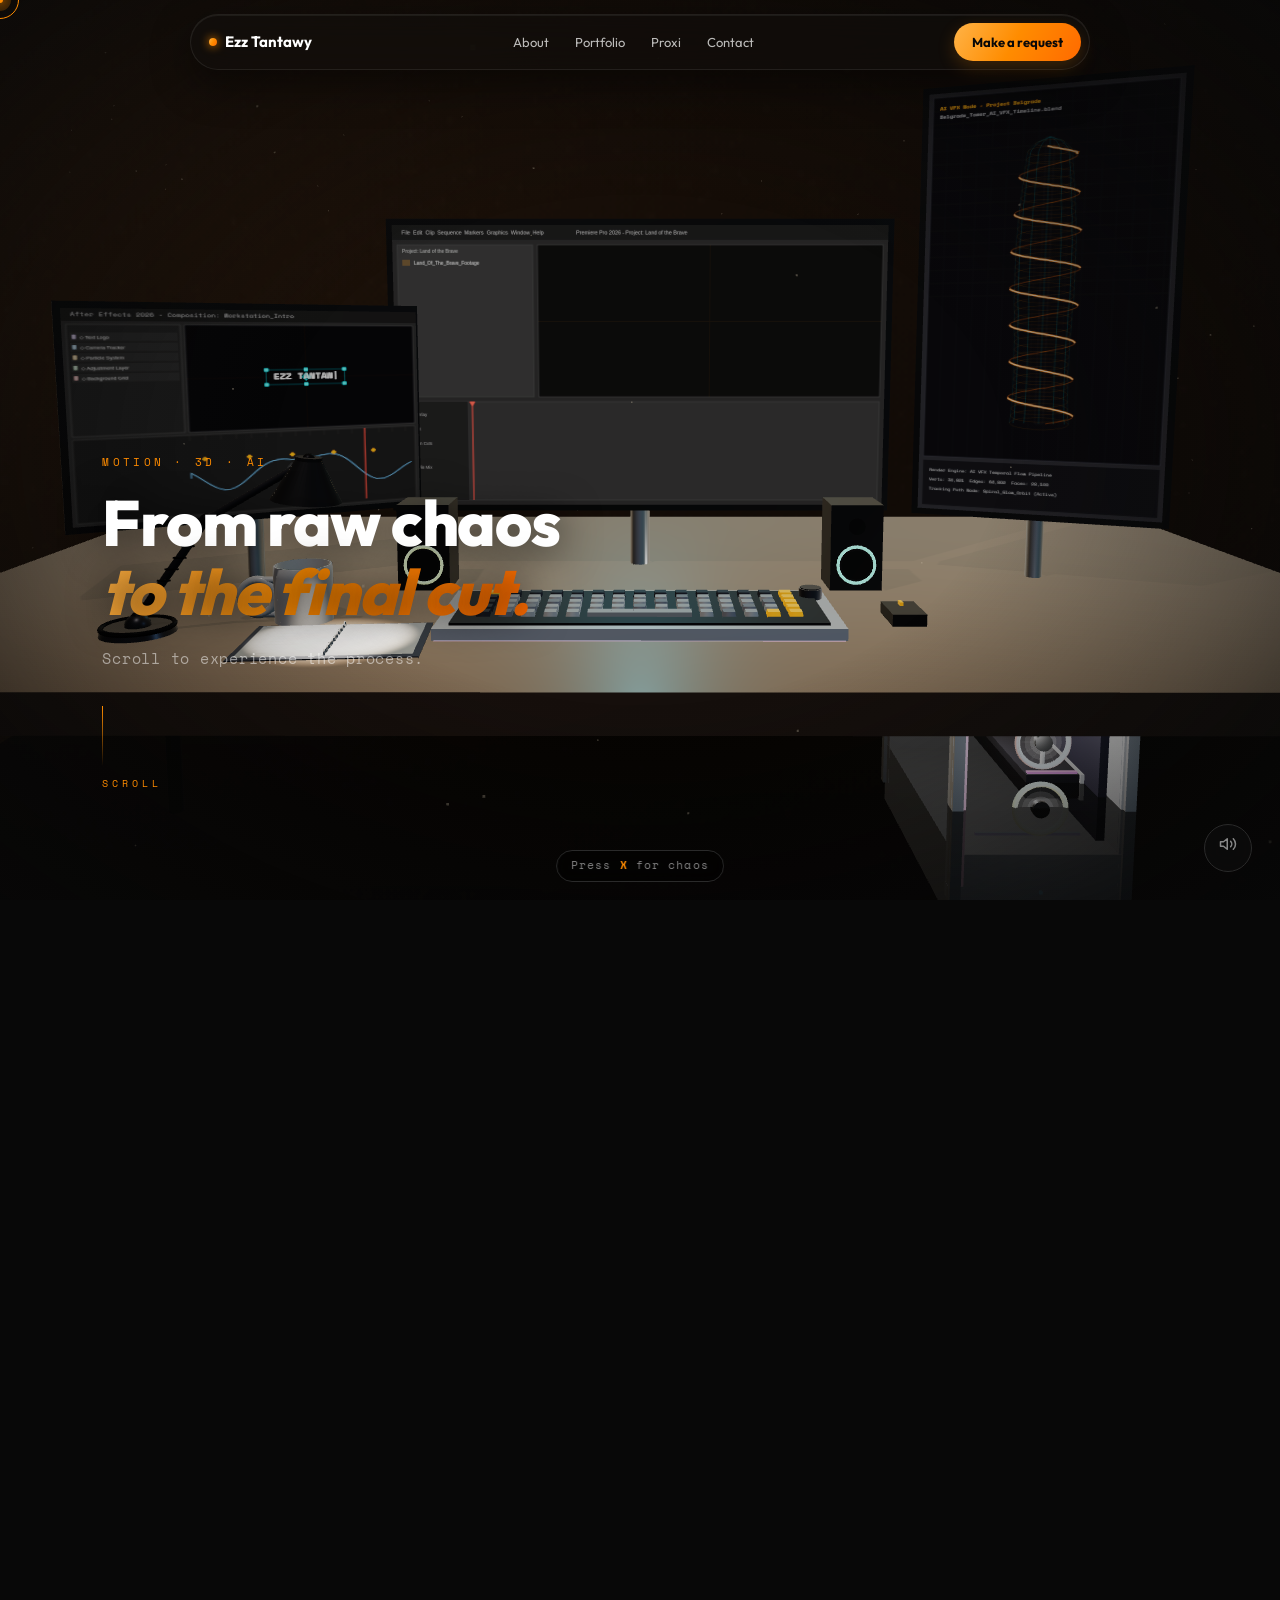
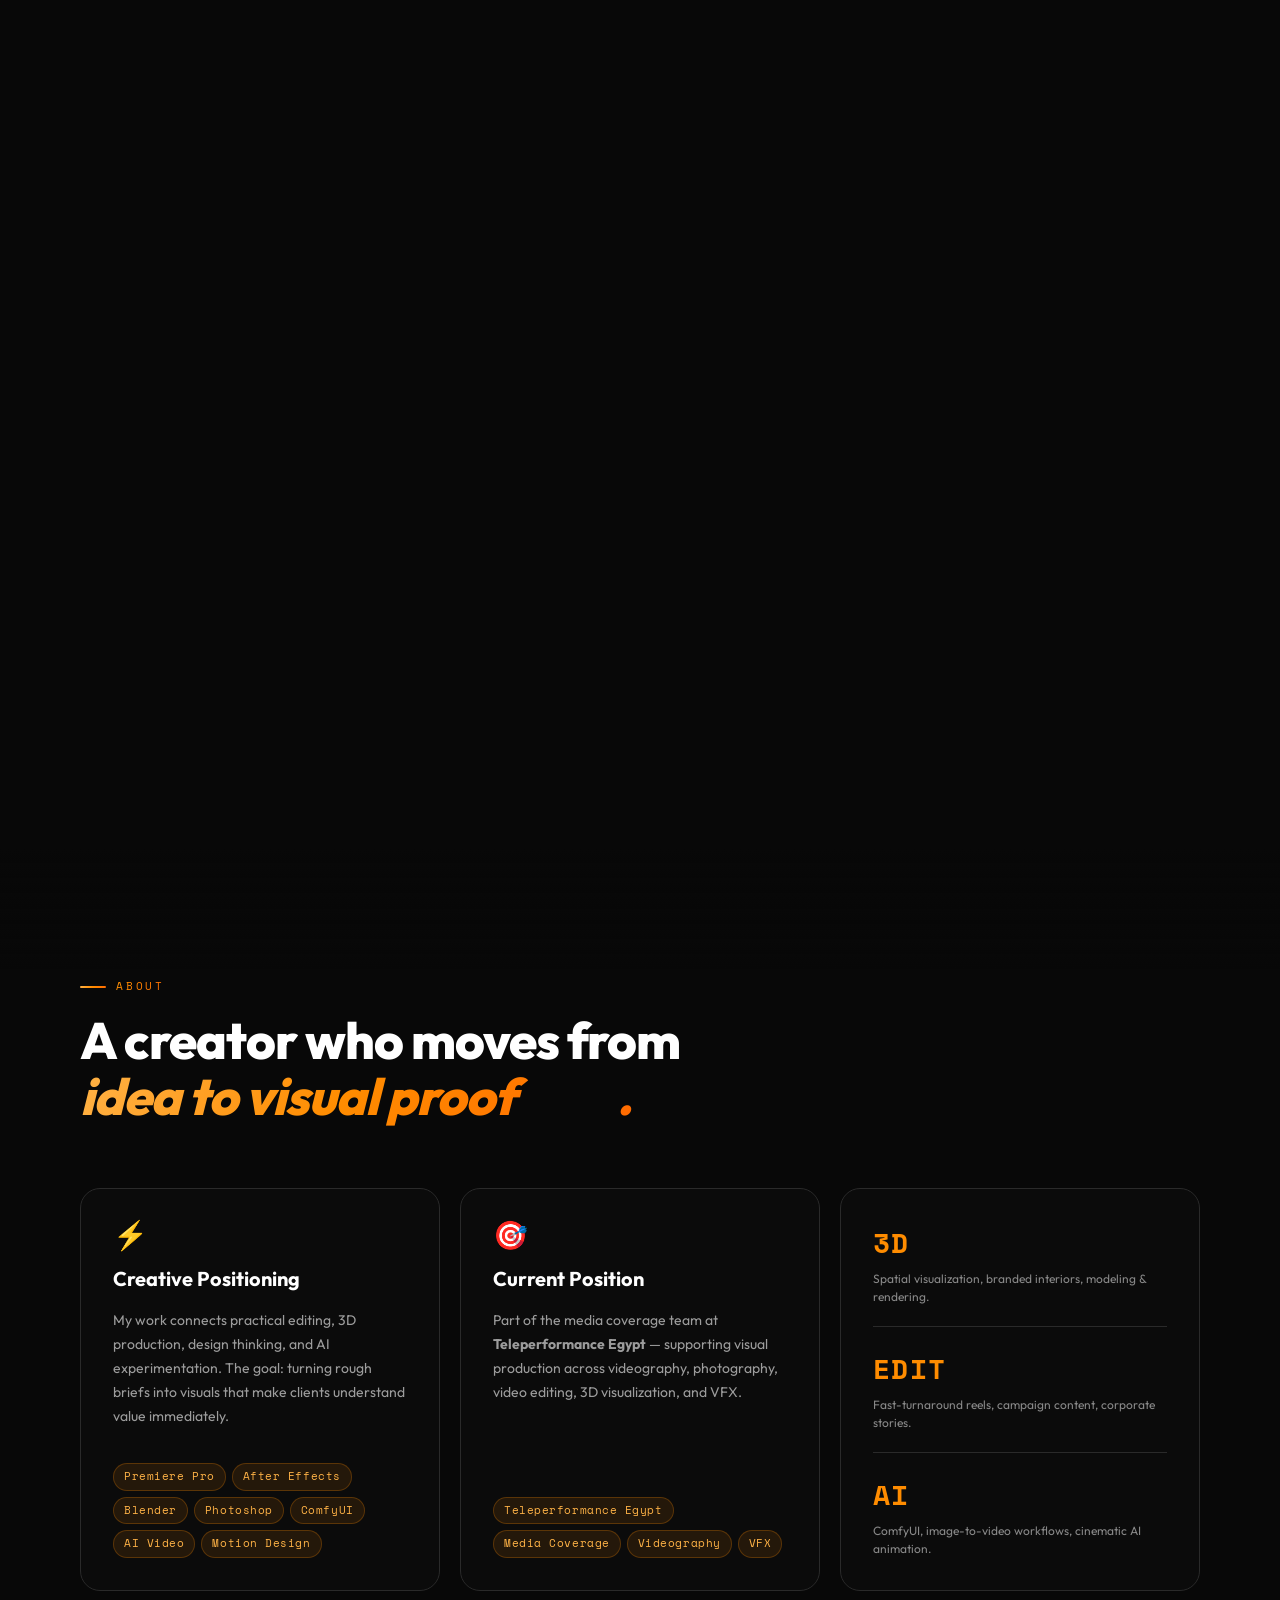
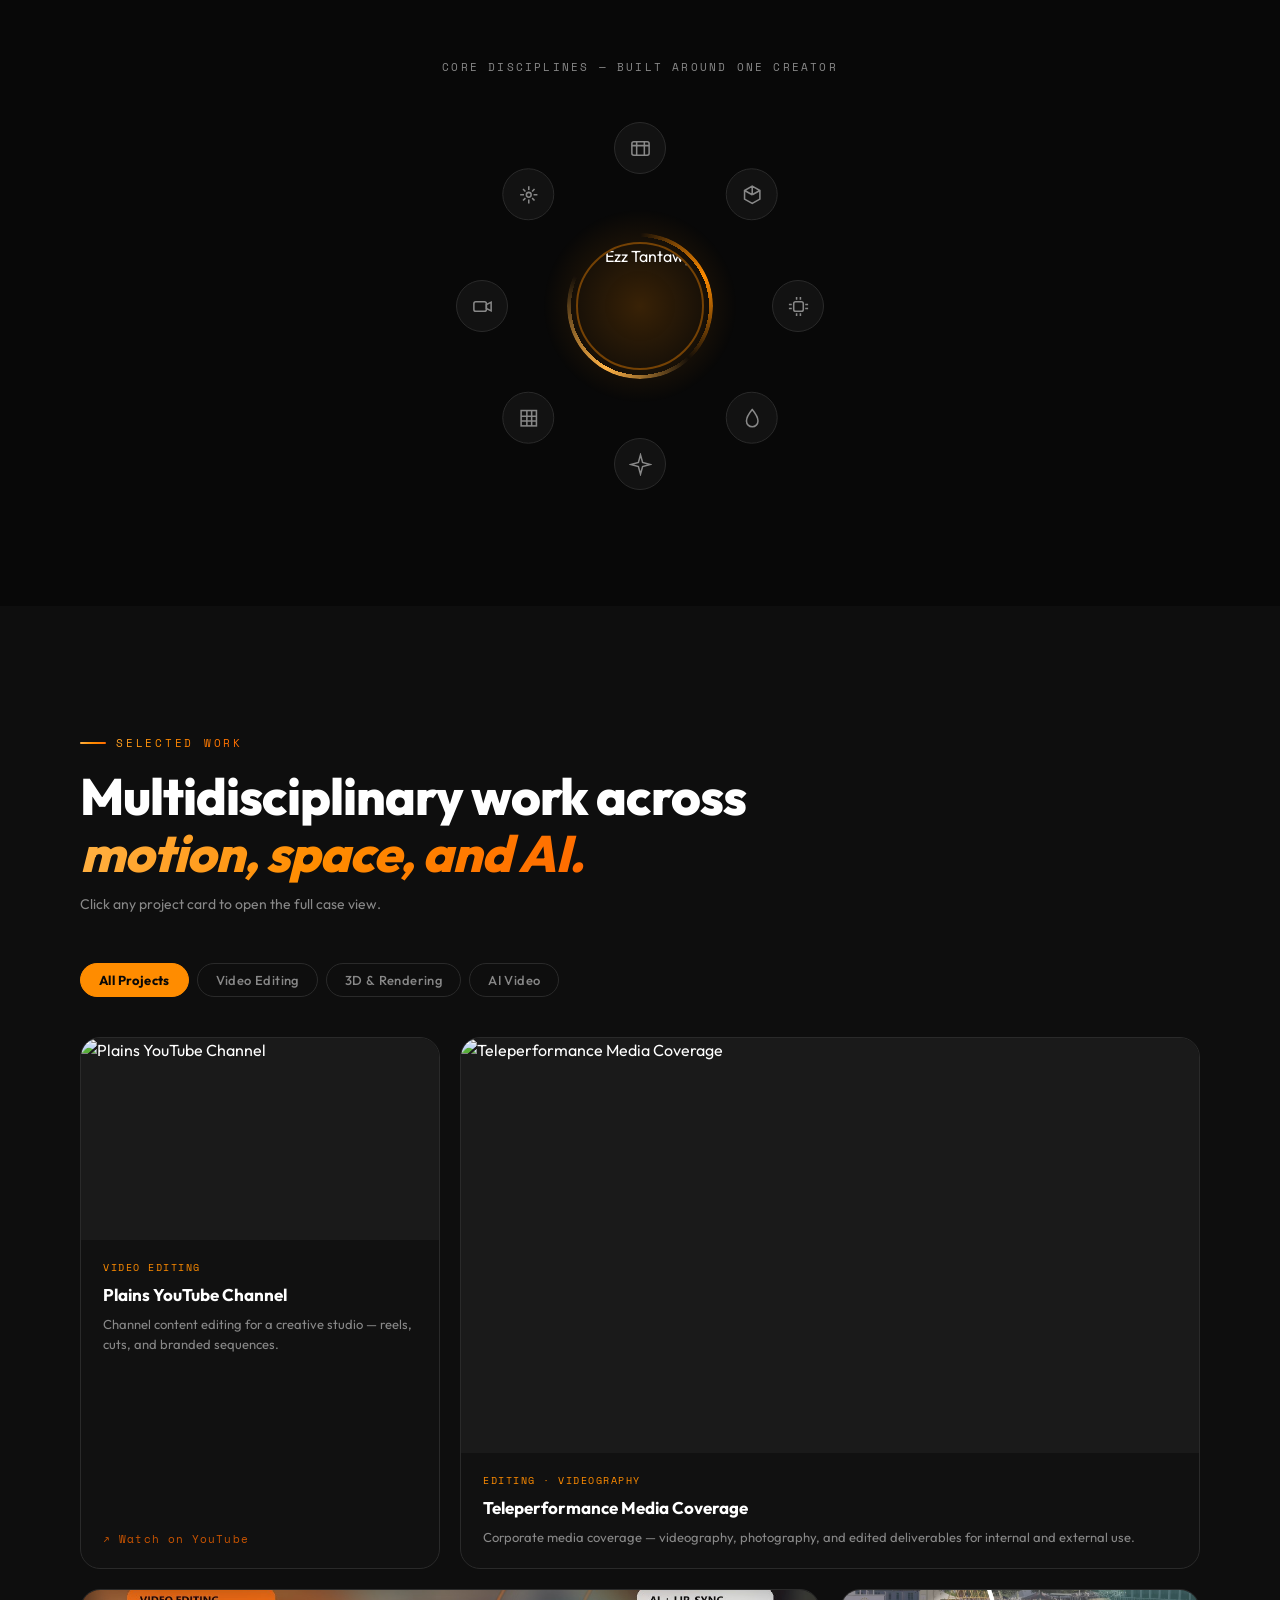
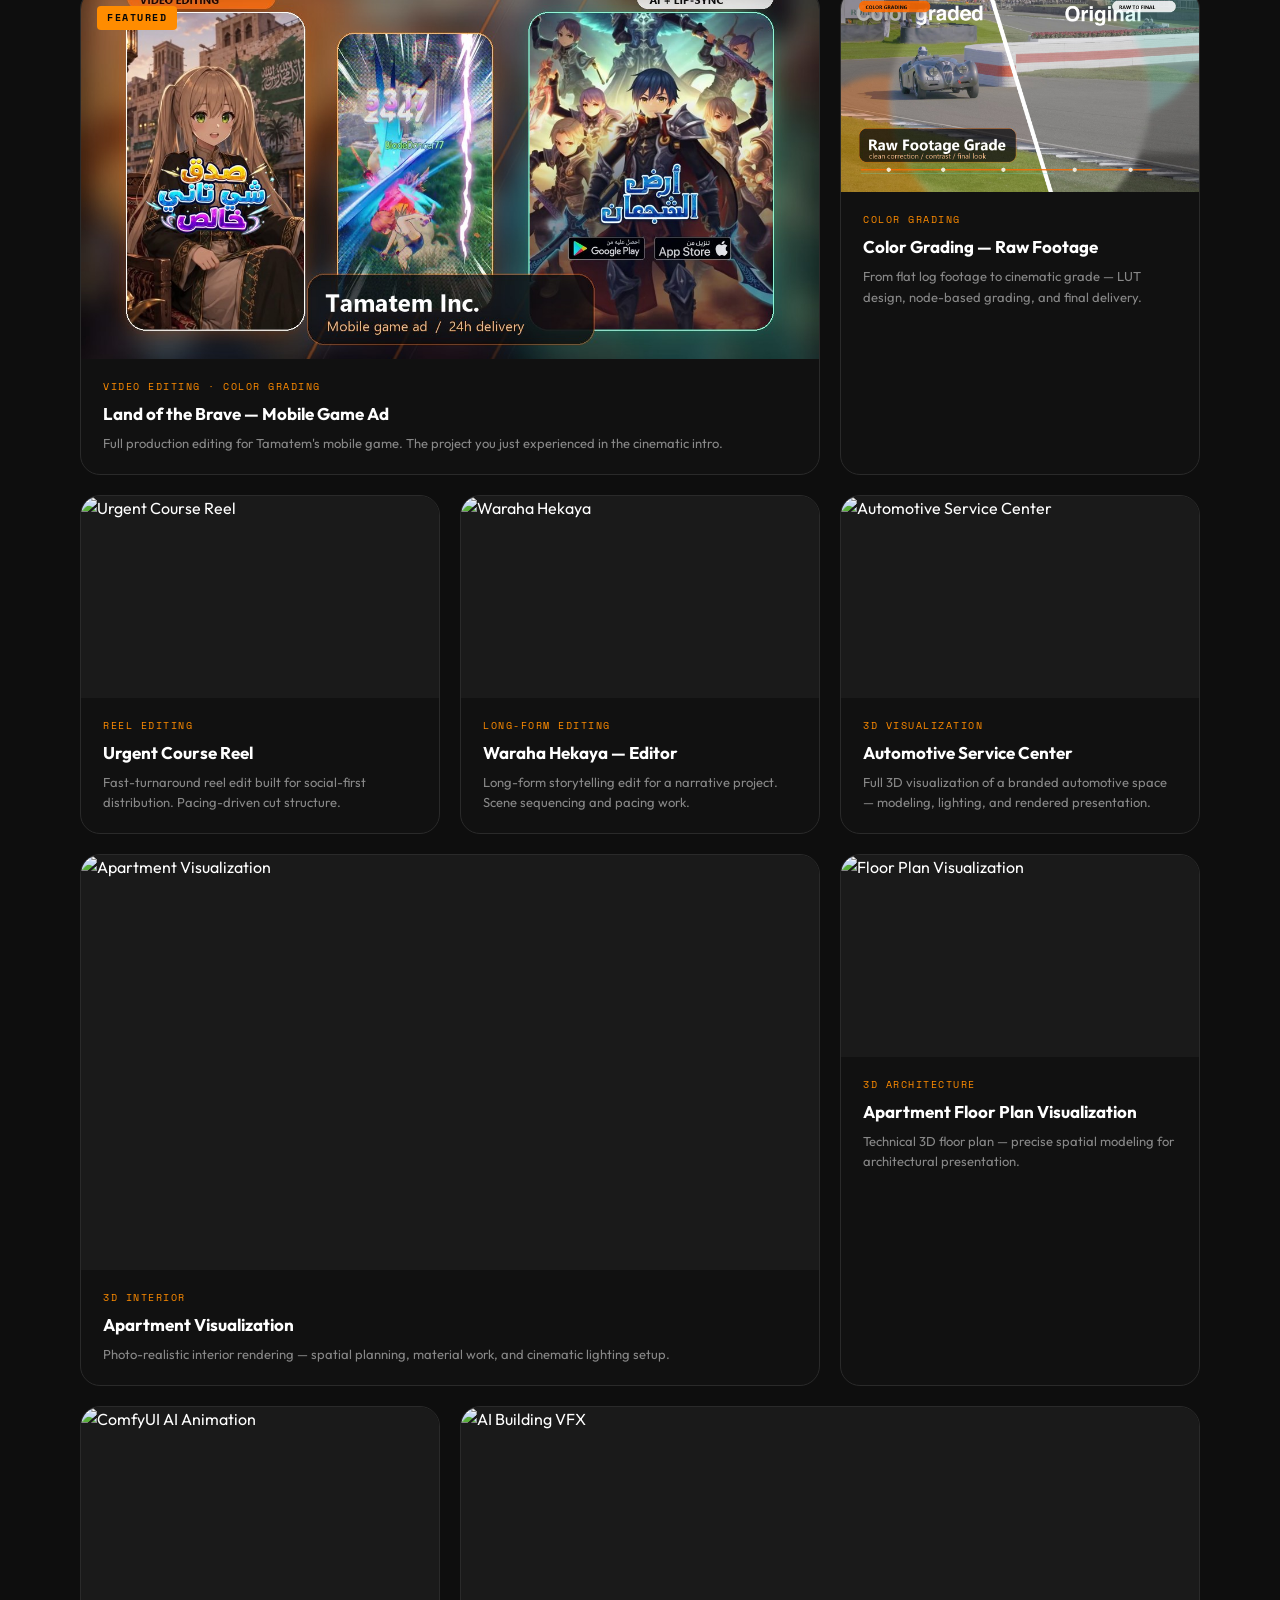
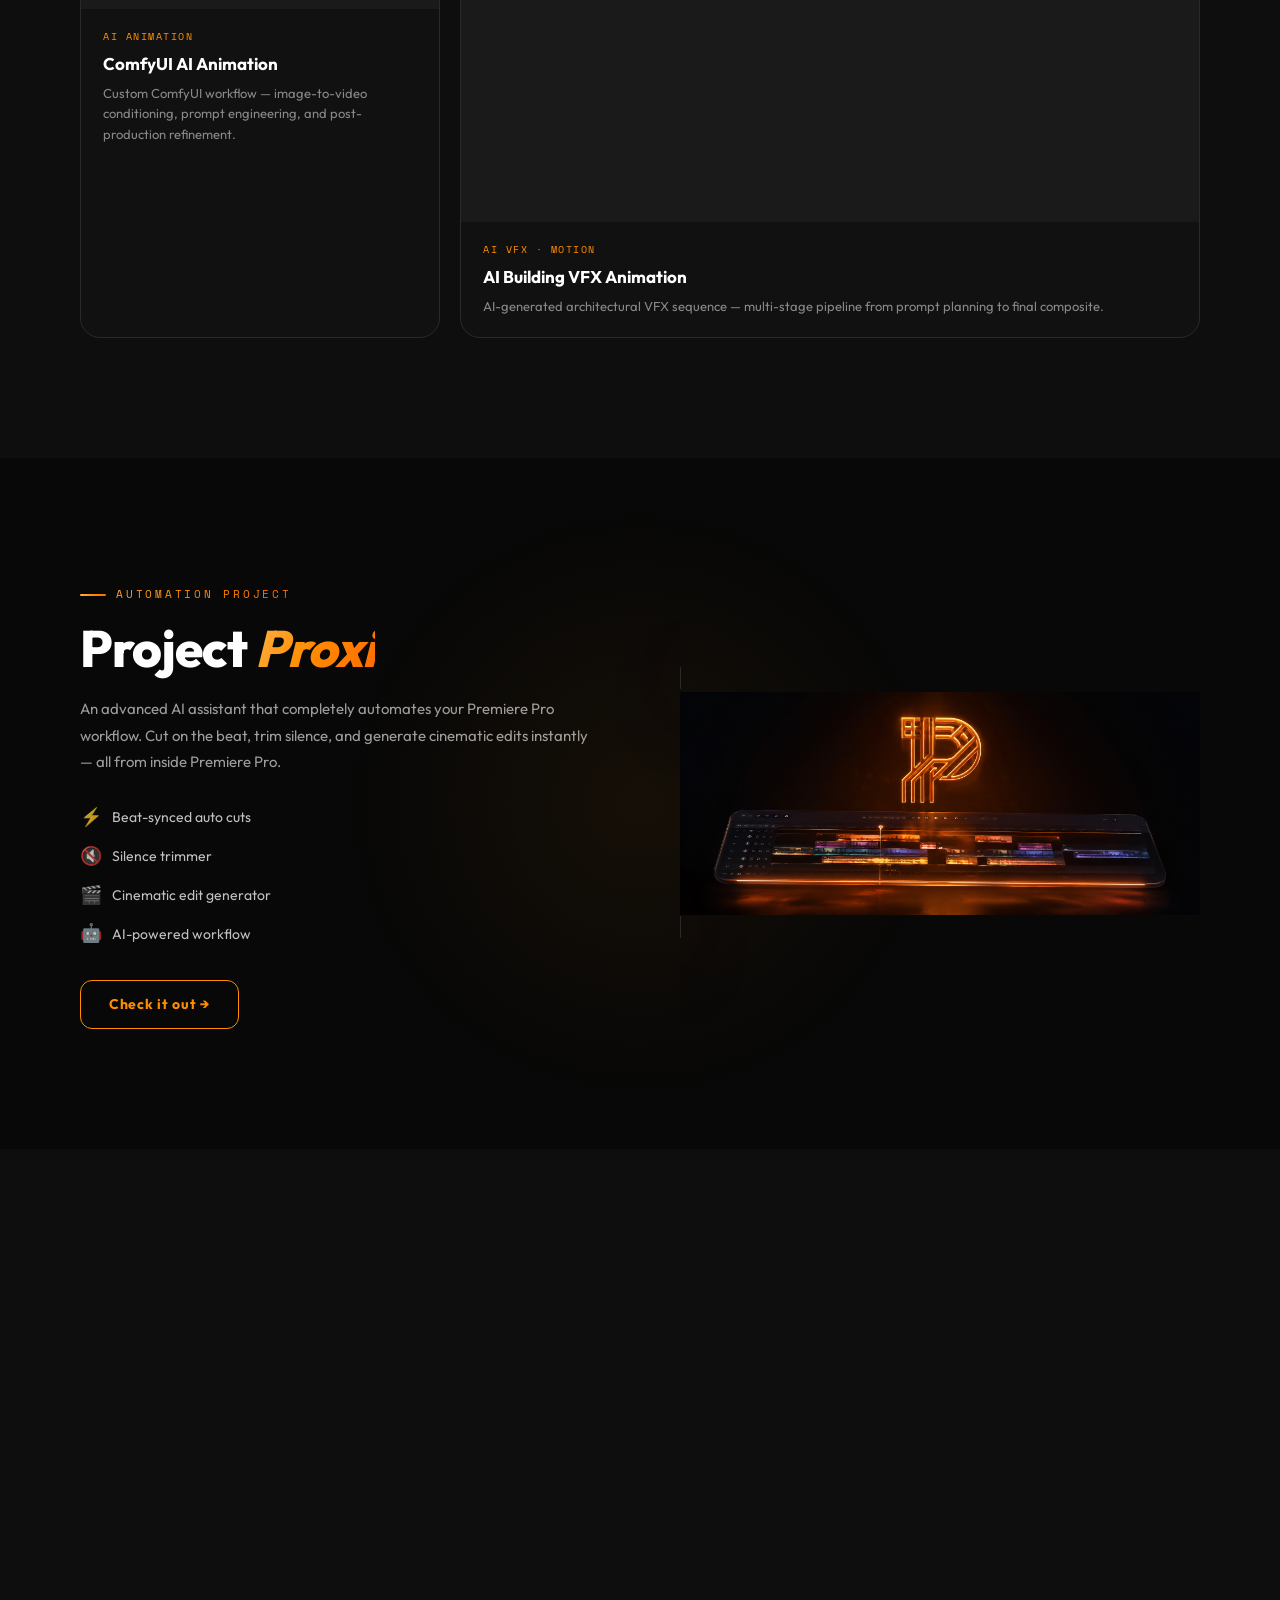
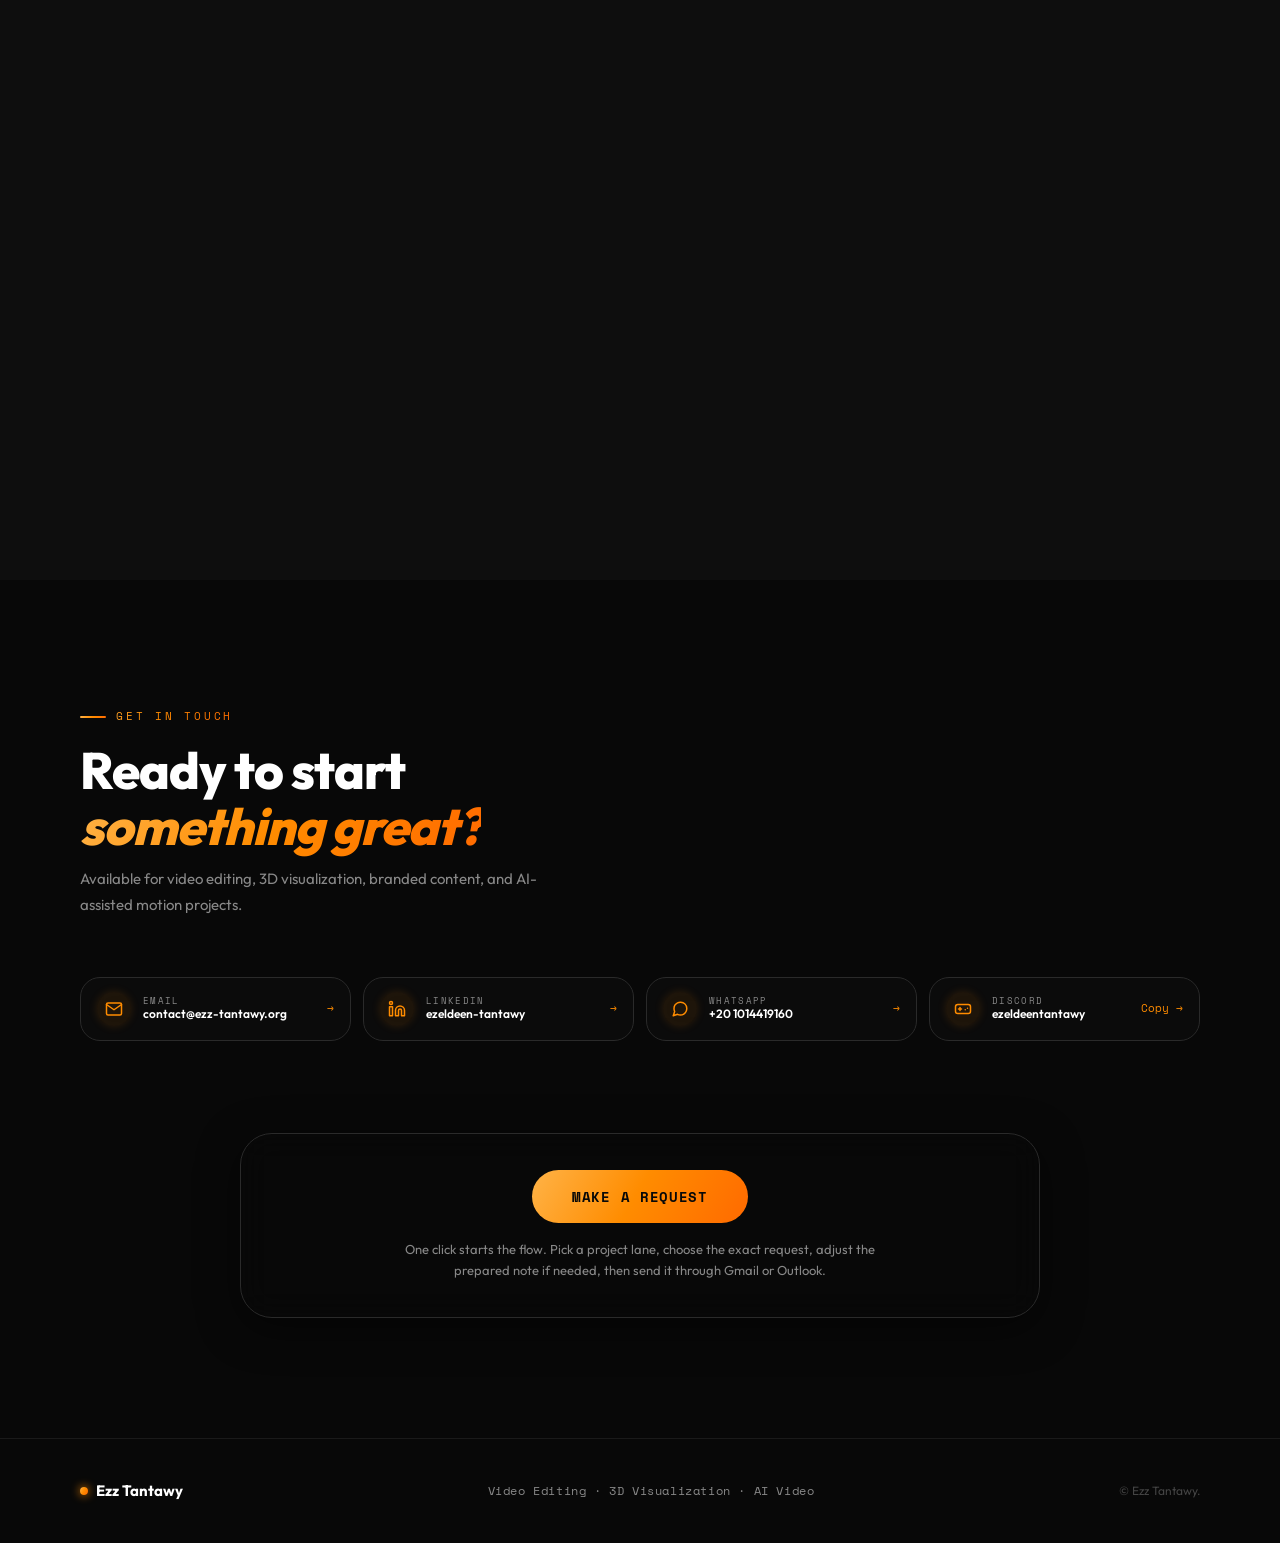
==== commit 7b6f64bf: "Add files via upload" ====
--- a/index.html
+++ b/index.html
@@ -32,15 +32,25 @@
   
   <!-- Local Animation & 3D Libraries -->
   <script src="libs/three.min.js"></script>
+  <script src="libs/GLTFLoader.js"></script>
   <script src="libs/gsap.min.js"></script>
   <script src="libs/ScrollTrigger.min.js"></script>
   <script src="libs/lenis.min.js"></script>
 
-  <link rel="stylesheet" href="style.css" />
+  <link rel="stylesheet" href="style.css?v=11" />
   <link rel="preload" as="image" href="assets/ezz-profile-dark.jpg" />
-  <link rel="icon" type="image/jpeg" href="assets/ezz-profile-dark.jpg" />
+  <link rel="icon" type="image/png" href="assets/ezz-favicon.png" />
+  <link rel="apple-touch-icon" href="assets/apple-touch-icon.png" />
 </head>
 <body>
+
+  <!-- Animated glowing background -->
+  <div class="bg-aurora" aria-hidden="true">
+    <span class="aurora a1"></span>
+    <span class="aurora a2"></span>
+    <span class="aurora a3"></span>
+    <span class="aurora-grid"></span>
+  </div>
 
   <!-- ═══════════════════════════════════════════════════
        CUSTOM CURSOR
@@ -89,36 +99,38 @@
   <!-- ═══════════════════════════════════════════════════
        NAVIGATION
   ═══════════════════════════════════════════════════ -->
-  <nav class="nav" id="mainNav">
-    <a href="#" class="nav-brand">
+  <nav class="nav island" id="mainNav">
+    <svg class="island-progress" id="islandProgress" preserveAspectRatio="none" aria-hidden="true">
+      <rect class="island-progress-rect" id="islandProgressRect" pathLength="100"></rect>
+    </svg>
+    <a href="#" class="island-brand" id="navBrand">
       <span class="brand-dot"></span>
       <span>Ezz Tantawy</span>
     </a>
-    <div class="nav-links">
-      <a href="#about" class="nav-link">About</a>
-      <a href="#work" class="nav-link">Work</a>
-      <a href="#proxi" class="nav-link">Proxi</a>
-      <a href="#contact" class="nav-link">Contact</a>
-    </div>
-    <a href="#contact" class="nav-cta">Start a Project →</a>
-    <img src="assets/ezz-profile-dark.jpg" alt="Ezz Tantawy" class="nav-profile-pic" />
-    <button class="nav-hamburger" id="navHamburger" aria-label="Menu">
+    <div class="island-links" id="islandLinks">
+      <a href="#about">About</a>
+      <a href="#work">Portfolio</a>
+      <a href="#proxi">Proxi</a>
+      <a href="#contact">Contact</a>
+    </div>
+    <a href="#contact" class="island-cta" id="islandCta">Make a request</a>
+    <button class="island-burger" id="navHamburger" aria-label="Menu">
       <span></span><span></span><span></span>
     </button>
+    <div class="island-finale" id="islandFinale" aria-hidden="true">You made it to the bottom — tap to start the journey again ↺</div>
   </nav>
 
   <!-- Mobile Menu -->
   <div class="mobile-menu" id="mobileMenu">
     <a href="#about" class="mobile-link">About</a>
-    <a href="#work" class="mobile-link">Work</a>
+    <a href="#work" class="mobile-link">Portfolio</a>
     <a href="#proxi" class="mobile-link">Proxi</a>
     <a href="#contact" class="mobile-link">Contact</a>
+    <a href="#contact" class="mobile-link mobile-link-cta">Make a request</a>
   </div>
 
-  <!-- ═══════════════════════════════════════════════════
-       SCROLL PROGRESS BAR
-  ═══════════════════════════════════════════════════ -->
-  <div class="scroll-progress" id="scrollProgress"></div>
+  <!-- Scroll progress now renders as a stroke around the floating island header. -->
+  <div class="scroll-progress" id="scrollProgress" style="display:none"></div>
 
   <!-- ═══════════════════════════════════════════════════
        SECTION 1: CINEMATIC SCROLL HERO (VIDEO SCRUB)
@@ -150,17 +162,17 @@
         </div>
 
         <!-- Chapter 1 — Brief (20%) -->
-        <div class="chapter-overlay chapter-right" id="chapterBrief" data-chapter="1">
+        <div class="chapter-overlay chapter-card" id="chapterBrief" data-chapter="1">
           <div class="sticky-note sticky-note-amber" id="stickyBrief">
             <div class="sticky-pin"></div>
-            <strong>Land of Heroes</strong>
-            <p>Client brief received. Project kickoff call initiated. 6 stakeholders, one vision.</p>
+            <strong>Land of the Brave</strong>
+            <p>A client brief received and vision aligned to the final goal of making a dynamic, energetic reel to advertise a new video game.</p>
             <span class="sticky-tag">PROJECT KICKOFF</span>
           </div>
         </div>
 
         <!-- Chapter 2 — Warp (30%) -->
-        <div class="chapter-overlay chapter-center" id="chapterWarp" data-chapter="2">
+        <div class="chapter-overlay chapter-card" id="chapterWarp" data-chapter="2">
           <div class="warp-label">
             <span class="warp-kicker">PROCESSING</span>
             <span class="warp-text">Organizing 47 raw assets</span>
@@ -168,15 +180,8 @@
           </div>
         </div>
 
-        <!-- Chapter 3 — Workstation (40%) -->
-        <div class="chapter-overlay chapter-left" id="chapterWorkstation" data-chapter="3">
-          <div class="hud-panel">
-            <div class="hud-row"><span>PROJECT</span><strong>Land of Heroes</strong></div>
-            <div class="hud-row"><span>STATUS</span><strong class="hud-amber">ACTIVE</strong></div>
-            <div class="hud-row"><span>TIMELINE</span><strong>EMPTY</strong></div>
-            <div class="hud-row"><span>COFFEE</span><strong>☕ HOT</strong></div>
-          </div>
-        </div>
+        <!-- Chapter 3 — Workstation (40%) — overlay intentionally empty (panel removed) -->
+        <div class="chapter-overlay" id="chapterWorkstation" data-chapter="3"></div>
 
         <!-- Chapter 4 — Mind Enter (60%) -->
         <div class="chapter-overlay chapter-center" id="chapterMind" data-chapter="4">
@@ -186,17 +191,11 @@
           </div>
         </div>
 
-        <!-- Chapter 5 — Synaptic (70%) -->
-        <div class="chapter-overlay chapter-right" id="chapterSynapse" data-chapter="5">
-          <div class="synapse-panel">
-            <div class="synapse-stat"><strong>∞</strong><span>Concepts firing</span></div>
-            <div class="synapse-stat"><strong>12ms</strong><span>Reaction time</span></div>
-            <div class="synapse-stat"><strong>100%</strong><span>Creative capacity</span></div>
-          </div>
-        </div>
+        <!-- Chapter 5 — Synaptic (70%) — overlay intentionally empty (stats removed) -->
+        <div class="chapter-overlay" id="chapterSynapse" data-chapter="5"></div>
 
         <!-- Chapter 6 — Eye / Pupil (80%) -->
-        <div class="chapter-overlay chapter-left" id="chapterEye" data-chapter="6">
+        <div class="chapter-overlay chapter-card" id="chapterEye" data-chapter="6">
           <div class="insight-label">
             <span class="insight-kicker">THE VISION CRYSTALLIZES</span>
             <p class="insight-text">Every frame planned.<br/>Every cut intentional.</p>
@@ -206,10 +205,10 @@
         <!-- Chapter 7 — Done (90-100%) -->
         <div class="chapter-overlay chapter-center" id="chapterDone" data-chapter="7">
           <div class="done-overlay">
-            <div class="done-kicker">LAND OF HEROES · FINAL_GRADE_v7</div>
+            <div class="done-kicker">LAND OF THE BRAVE · FINAL_GRADE_v7</div>
             <h2 class="done-headline">The edit is done.</h2>
             <p class="done-sub">Cinematic color grade. Locked audio mix. Client delivered.</p>
-            <a href="https://www.youtube.com/@plains_studio" target="_blank" rel="noopener" class="review-btn" id="reviewBtn">
+            <a href="#work" class="review-btn" id="reviewBtn">
               Review Project →
             </a>
           </div>
@@ -229,8 +228,8 @@
     <div class="section-container">
 
       <div class="about-header reveal-up">
-        <div class="kicker-tag">// About</div>
-        <h2>A creator who moves from<br/><em>idea to visual proof fast.</em></h2>
+        <div class="kicker-tag">About</div>
+        <h2>A creator who moves from<br/><em>idea to visual proof <span class="fx-word fx-fast">fast</span>.</em></h2>
       </div>
 
       <div class="about-grid">
@@ -267,33 +266,56 @@
         <div class="about-card glass-card stat-card reveal-up" style="--delay:0.3s">
           <div class="stat-row">
             <div class="stat-item">
-              <strong>3D</strong>
+              <strong class="fx-word fx-3d">3D</strong>
               <span>Spatial visualization, branded interiors, modeling & rendering.</span>
             </div>
             <div class="stat-item">
-              <strong>EDIT</strong>
+              <strong class="fx-word fx-edit">EDIT</strong>
               <span>Fast-turnaround reels, campaign content, corporate stories.</span>
             </div>
             <div class="stat-item">
-              <strong>AI</strong>
+              <strong class="fx-word fx-ai">AI</strong>
               <span>ComfyUI, image-to-video workflows, cinematic AI animation.</span>
             </div>
           </div>
         </div>
       </div>
 
-      <!-- Floating interactive skill icons -->
+      <!-- Core disciplines orbiting the creator -->
       <div class="skill-orbit reveal-up" style="--delay:0.4s">
-        <div class="orbit-label">Core disciplines</div>
-        <div class="orbit-track">
-          <div class="orbit-item" data-tooltip="Video Editing">🎬</div>
-          <div class="orbit-item" data-tooltip="3D Animation">🧊</div>
-          <div class="orbit-item" data-tooltip="AI Video">🤖</div>
-          <div class="orbit-item" data-tooltip="Color Grading">🎨</div>
-          <div class="orbit-item" data-tooltip="Motion Design">✨</div>
-          <div class="orbit-item" data-tooltip="3D Modeling">📐</div>
-          <div class="orbit-item" data-tooltip="Videography">📷</div>
-          <div class="orbit-item" data-tooltip="VFX">⚗️</div>
+        <div class="orbit-label">Core disciplines — built around one creator</div>
+        <div class="orbit-stage">
+          <div class="orbit-core">
+            <span class="orbit-core-ring" aria-hidden="true"></span>
+            <span class="orbit-core-glow" aria-hidden="true"></span>
+            <img src="assets/ezz-profile-dark.jpg" alt="Ezz Tantawy" loading="lazy" />
+          </div>
+          <div class="orbit-ring">
+            <button class="orbit-node interactive" type="button" style="--a:0deg" data-tooltip="Video Editing">
+              <span class="node-ic"><svg viewBox="0 0 24 24" fill="none" stroke="currentColor" stroke-width="1.6"><rect x="3" y="5" width="18" height="14" rx="2"/><path d="M3 9h18M8 5v14M16 5v14"/></svg></span><span class="node-label">Video Editing</span>
+            </button>
+            <button class="orbit-node interactive" type="button" style="--a:45deg" data-tooltip="3D Animation">
+              <span class="node-ic"><svg viewBox="0 0 24 24" fill="none" stroke="currentColor" stroke-width="1.6"><path d="M12 3l8 4.5v9L12 21l-8-4.5v-9L12 3zM12 3v9m0 0l8-4.5M12 12L4 7.5"/></svg></span><span class="node-label">3D Animation</span>
+            </button>
+            <button class="orbit-node interactive" type="button" style="--a:90deg" data-tooltip="AI Video">
+              <span class="node-ic"><svg viewBox="0 0 24 24" fill="none" stroke="currentColor" stroke-width="1.6"><rect x="7" y="7" width="10" height="10" rx="2"/><path d="M10 2v3M14 2v3M10 19v3M14 19v3M2 10h3M2 14h3M19 10h3M19 14h3"/></svg></span><span class="node-label">AI Video</span>
+            </button>
+            <button class="orbit-node interactive" type="button" style="--a:135deg" data-tooltip="Color Grading">
+              <span class="node-ic"><svg viewBox="0 0 24 24" fill="none" stroke="currentColor" stroke-width="1.6"><path d="M12 3c-5 6-6 9-6 12a6 6 0 0 0 12 0c0-3-1-6-6-12z"/></svg></span><span class="node-label">Color Grading</span>
+            </button>
+            <button class="orbit-node interactive" type="button" style="--a:180deg" data-tooltip="Motion Design">
+              <span class="node-ic"><svg viewBox="0 0 24 24" fill="none" stroke="currentColor" stroke-width="1.6"><path d="M12 2l2.2 7.8L22 12l-7.8 2.2L12 22l-2.2-7.8L2 12l7.8-2.2z"/></svg></span><span class="node-label">Motion Design</span>
+            </button>
+            <button class="orbit-node interactive" type="button" style="--a:225deg" data-tooltip="3D Modeling">
+              <span class="node-ic"><svg viewBox="0 0 24 24" fill="none" stroke="currentColor" stroke-width="1.6"><rect x="4" y="4" width="16" height="16"/><path d="M4 10h16M4 15h16M10 4v16M15 4v16"/></svg></span><span class="node-label">3D Modeling</span>
+            </button>
+            <button class="orbit-node interactive" type="button" style="--a:270deg" data-tooltip="Videography">
+              <span class="node-ic"><svg viewBox="0 0 24 24" fill="none" stroke="currentColor" stroke-width="1.6"><rect x="3" y="7" width="13" height="10" rx="2"/><path d="M16 10l5-2.5v9L16 14z"/></svg></span><span class="node-label">Videography</span>
+            </button>
+            <button class="orbit-node interactive" type="button" style="--a:315deg" data-tooltip="VFX">
+              <span class="node-ic"><svg viewBox="0 0 24 24" fill="none" stroke="currentColor" stroke-width="1.6"><circle cx="12" cy="12" r="2.5"/><path d="M12 3v4M12 17v4M3 12h4M17 12h4M6 6l2.5 2.5M15.5 15.5L18 18M18 6l-2.5 2.5M8.5 15.5L6 18"/></svg></span><span class="node-label">VFX</span>
+            </button>
+          </div>
         </div>
       </div>
 
@@ -307,7 +329,7 @@
     <div class="section-container">
 
       <div class="work-header reveal-up">
-        <div class="kicker-tag">// Selected Work</div>
+        <div class="kicker-tag">Selected Work</div>
         <h2>Multidisciplinary work across<br/><em>motion, space, and AI.</em></h2>
         <p class="work-sub">Click any project card to open the full case view.</p>
       </div>
@@ -356,10 +378,10 @@
           </div>
         </div>
 
-        <!-- Project 3: Land of Heroes Ad — HERO CARD -->
+        <!-- Project 3: Land of the Brave Ad — HERO CARD -->
         <div class="project-card reveal-up project-card-hero" data-category="editing" data-index="2" style="--delay:0.15s">
           <div class="project-thumb">
-            <img src="assets/project-tamatem-heroes-land-ad.jpg" alt="Land of Heroes Ad" loading="lazy" />
+            <img src="assets/project-tamatem-heroes-land-ad.jpg" alt="Land of the Brave Ad" loading="lazy" />
             <div class="project-hover-overlay">
               <span class="hover-cta">View Case →</span>
             </div>
@@ -367,7 +389,7 @@
           <div class="hero-card-badge">FEATURED</div>
           <div class="project-meta">
             <span class="project-cat-tag">Video Editing · Color Grading</span>
-            <h3>Land of Heroes — Mobile Game Ad</h3>
+            <h3>Land of the Brave — Mobile Game Ad</h3>
             <p>Full production editing for Tamatem's mobile game. The project you just experienced in the cinematic intro.</p>
           </div>
         </div>
@@ -503,7 +525,7 @@
     <div class="section-container">
       <div class="proxi-inner reveal-up">
         <div class="proxi-text">
-          <div class="kicker-tag">// Automation Project</div>
+          <div class="kicker-tag">Automation Project</div>
           <h2>Project <em>Proxi</em></h2>
           <p class="proxi-desc">An advanced AI assistant that completely automates your Premiere Pro workflow. Cut on the beat, trim silence, and generate cinematic edits instantly — all from inside Premiere Pro.</p>
           <div class="proxi-features">
@@ -517,9 +539,9 @@
           </a>
         </div>
         <div class="proxi-visual">
-          <div class="proxi-glow-box">
+          <a class="proxi-glow-box" href="https://ezz-tantawy.org/plugins.html" target="_blank" rel="noopener" aria-label="Open the Proxi plugin page">
             <img src="assets/proxi-showcase-1.png" alt="Project Proxi UI" loading="lazy" />
-          </div>
+          </a>
         </div>
       </div>
     </div>
@@ -531,7 +553,7 @@
   <section class="process-section" id="process">
     <div class="section-container">
       <div class="process-header reveal-up">
-        <div class="kicker-tag">// Process</div>
+        <div class="kicker-tag">Process</div>
         <h2>Not just output —<br/><em>a visual system.</em></h2>
       </div>
       <div class="process-steps">
@@ -578,7 +600,7 @@
       <div class="contact-inner reveal-up">
 
         <div class="contact-header">
-          <div class="kicker-tag">// Get in Touch</div>
+          <div class="kicker-tag">Get in Touch</div>
           <h2>Ready to start<br/><em>something great?</em></h2>
           <p>Available for video editing, 3D visualization, branded content, and AI-assisted motion projects.</p>
         </div>
@@ -634,9 +656,16 @@
           </div>
 
           <div class="request-choices" id="requestChoices" aria-hidden="true" style="display:none; gap: 12px; margin-top: 20px;">
-            <button class="choice-btn interactive" type="button" data-category="threeD">3D Modeling & Visualization</button>
-            <button class="choice-btn interactive" type="button" data-category="editing">Video Editing</button>
-            <button class="choice-btn interactive" type="button" data-category="longTerm">Long-Term Project Request</button>
+            <button class="choice-btn interactive" type="button" data-category="longform">Long form</button>
+            <button class="choice-btn interactive" type="button" data-category="reel">Reel editing</button>
+            <button class="choice-btn interactive" type="button" data-category="threeD">3D viz/modeling</button>
+          </div>
+
+          <div class="request-addon" id="requestAddon" aria-hidden="true" style="display:none;">
+            <button class="addon-toggle interactive" id="longTermToggle" type="button" aria-pressed="false">
+              <span class="addon-check"></span> Long term contract
+            </button>
+            <span class="addon-hint">Optional — adds an ongoing-collaboration note to your message.</span>
           </div>
 
           <div class="request-subchoices" id="requestSubChoices" aria-hidden="true" style="display:none; gap: 10px; margin-top: 20px; flex-wrap: wrap;">
@@ -647,20 +676,20 @@
             <label class="request-field" style="display: flex; flex-direction: column; gap: 6px; font-family: var(--font-mono); font-size: 11px; color: var(--gray-text); text-transform: uppercase;">
               Selected request
               <select id="requestTypeSelect" class="request-select" style="background: rgba(0,0,0,0.4); border: 1px solid var(--gray-1); border-radius: var(--radius-md); color: var(--white); padding: 12px; font-family: var(--font-mono); font-size: 13px;">
-                <optgroup label="3D Modeling & Visualization">
-                  <option value="3D Modeling & Visualization - Interior Design">Interior Design Visualization</option>
-                  <option value="3D Modeling & Visualization - Product Visualization">Product Visualization</option>
-                  <option value="3D Modeling & Visualization - 3D Animation">3D Animation</option>
+                <optgroup label="Long form">
+                  <option value="Long form - Long-Form Video Editing">Long-Form Video Editing</option>
+                  <option value="Long form - Documentary / Narrative">Documentary / Narrative</option>
+                  <option value="Long form - YouTube / Episodic">YouTube / Episodic</option>
                 </optgroup>
-                <optgroup label="Video Editing">
-                  <option value="Video Editing - Short-Form Reel Editing">Short-Form Reel Editing</option>
-                  <option value="Video Editing - Long-Form Video Editing">Long-Form Video Editing</option>
-                  <option value="Video Editing - Motion Design">Motion Design</option>
+                <optgroup label="Reel editing">
+                  <option value="Reel editing - Short-Form Reel Editing">Short-Form Reel Editing</option>
+                  <option value="Reel editing - Social Campaign Reels">Social Campaign Reels</option>
+                  <option value="Reel editing - Motion Design Reel">Motion Design Reel</option>
                 </optgroup>
-                <optgroup label="Long-Term Project Request">
-                  <option value="Long-Term Project Request - 1-3 Months">1-3 Months</option>
-                  <option value="Long-Term Project Request - 3-6 Months">3-6 Months</option>
-                  <option value="Long-Term Project Request - 6+ Months">6+ Months</option>
+                <optgroup label="3D viz/modeling">
+                  <option value="3D viz/modeling - Interior Design">Interior Design Visualization</option>
+                  <option value="3D viz/modeling - Product Visualization">Product Visualization</option>
+                  <option value="3D viz/modeling - 3D Animation">3D Animation</option>
                 </optgroup>
               </select>
             </label>
@@ -671,6 +700,18 @@
             </label>
 
             <p class="request-helper" style="font-size: 12px; color: var(--gray-text); line-height: 1.5;">The email subject and message intro update from the selected focus. You can edit the text before choosing Gmail or Outlook.</p>
+
+            <div class="note-attach" id="noteAttach" aria-hidden="true" style="display:none;">
+              <img class="note-attach-thumb" id="noteAttachThumb" alt="The note you sketched on the 3D notebook" />
+              <div class="note-attach-info">
+                <span class="note-attach-name">Written note.png</span>
+                <span class="note-attach-hint">You sketched something on the 3D notebook — it'll download automatically and get mentioned in the email so you can attach it.</span>
+              </div>
+              <button class="addon-toggle interactive" id="noteAttachToggle" type="button" aria-pressed="true">
+                <span class="addon-check"></span> Attach
+              </button>
+            </div>
+
             <button class="send-request interactive" id="sendRequestBtn" type="button" style="background: var(--amber); color: var(--black); padding: 14px 28px; border-radius: var(--radius-md); border: none; font-weight: 700; font-family: var(--font-mono); text-transform: uppercase; cursor: none;"><span>Send request</span></button>
             <div class="mail-options" id="mailOptions" aria-hidden="true" aria-label="Choose email provider" style="display:none; gap: 12px; margin-top: 12px;">
               <button class="mail-option interactive" type="button" data-provider="gmail" style="background: #db4437; color: #fff; padding: 10px 20px; border-radius: var(--radius-sm); border: none; font-weight: 600;">Gmail</button>
@@ -738,6 +779,6 @@
     </div>
   </div>
 
-  <script src="app.js"></script>
+  <script src="app.js?v=22"></script>
 </body>
 </html>
--- a/style.css
+++ b/style.css
@@ -10,6 +10,7 @@
   --amber-dark:   #CC5500;
   --amber-glow:   #FF8C0033;
   --amber-glow-lg:#FF8C0018;
+  --amber-gradient: linear-gradient(120deg, #FFB347 0%, #FF8C00 48%, #FF6A00 100%);
   --black:        #080808;
   --black-soft:   #0E0E0E;
   --black-card:   #111111;
@@ -290,15 +291,6 @@
   border-color: var(--gray-2);
 }
 
-.nav-brand {
-  display: flex;
-  align-items: center;
-  gap: 8px;
-  font-weight: 700;
-  font-size: 16px;
-  letter-spacing: 0.02em;
-}
-
 .brand-dot {
   width: 8px;
   height: 8px;
@@ -311,81 +303,6 @@
 @keyframes pulseDot {
   0%, 100% { box-shadow: 0 0 6px var(--amber); }
   50%       { box-shadow: 0 0 18px var(--amber), 0 0 30px var(--amber-glow); }
-}
-
-.nav-links {
-  display: flex;
-  gap: 36px;
-  align-items: center;
-}
-
-.nav-link {
-  font-size: 14px;
-  font-weight: 500;
-  color: var(--gray-text);
-  position: relative;
-  transition: color 0.2s;
-  letter-spacing: 0.03em;
-}
-
-.nav-link::after {
-  content: '';
-  position: absolute;
-  bottom: -4px;
-  left: 0;
-  width: 0;
-  height: 1.5px;
-  background: var(--amber);
-  transition: width 0.3s var(--ease-smooth);
-}
-
-.nav-link:hover { color: var(--white); }
-.nav-link:hover::after { width: 100%; }
-
-.nav-cta {
-  font-size: 13px;
-  font-weight: 600;
-  padding: 9px 20px;
-  border-radius: var(--radius-md);
-  background: var(--amber);
-  color: var(--black);
-  transition: transform 0.2s var(--ease-spring), box-shadow 0.2s;
-  letter-spacing: 0.02em;
-}
-
-.nav-cta:hover {
-  transform: translateY(-2px) scale(1.02);
-  box-shadow: 0 8px 24px var(--amber-glow);
-}
-
-.nav-profile-pic {
-  width: 32px;
-  height: 32px;
-  border-radius: 50%;
-  border: 1.5px solid var(--amber);
-  object-fit: cover;
-  margin-left: 16px;
-  display: block;
-  transition: transform 0.2s var(--ease-spring);
-}
-
-.nav-profile-pic:hover {
-  transform: scale(1.08);
-}
-
-.nav-hamburger {
-  display: none;
-  flex-direction: column;
-  gap: 5px;
-  padding: 8px;
-}
-
-.nav-hamburger span {
-  display: block;
-  width: 22px;
-  height: 1.5px;
-  background: var(--white);
-  transition: transform 0.2s, opacity 0.2s;
 }
 
 .mobile-menu {
@@ -400,7 +317,7 @@
   flex-direction: column;
   gap: 0;
   z-index: 850;
-  transform: translateY(-100%);
+  transform: translateY(calc(-100% - var(--nav-h)));
   transition: transform 0.4s var(--ease-out);
   pointer-events: none;
 }
@@ -705,6 +622,11 @@
 .hud-row strong { color: var(--white); }
 .hud-amber { color: var(--amber) !important; }
 
+/* Workstation HUD — full-statement variant (PC chapter) */
+.hud-panel-wide { min-width: 300px; max-width: 340px; }
+.hud-row-statement { justify-content: flex-start; line-height: 1.45; font-size: 12px; }
+.hud-row-statement strong { font-weight: 600; }
+
 /* Mind Label */
 .mind-label { text-align: center; }
 
@@ -845,12 +767,28 @@
 }
 
 .kicker-tag {
+  display: inline-flex;
+  align-items: center;
+  gap: 10px;
   font-family: var(--font-mono);
   font-size: 11px;
   letter-spacing: 0.25em;
-  color: var(--amber);
   margin-bottom: 16px;
   text-transform: uppercase;
+  background: var(--amber-gradient);
+  -webkit-background-clip: text;
+  background-clip: text;
+  -webkit-text-fill-color: transparent;
+  color: transparent;
+}
+
+.kicker-tag::before {
+  content: "";
+  width: 26px;
+  height: 2px;
+  border-radius: 2px;
+  background: var(--amber-gradient);
+  flex-shrink: 0;
 }
 
 .glass-card {
@@ -1503,16 +1441,16 @@
 
 .contact-grid {
   display: grid;
-  grid-template-columns: repeat(auto-fit, minmax(220px, 1fr));
-  gap: 16px;
+  grid-template-columns: repeat(4, minmax(0, 1fr));
+  gap: 12px;
 }
 
 .contact-card {
-  padding: 16px 20px;
+  padding: 14px 16px;
   display: flex;
   flex-direction: row;
   align-items: center;
-  gap: 16px;
+  gap: 12px;
   border-radius: var(--radius-lg);
   transition: border-color 0.2s, box-shadow 0.2s, transform 0.3s var(--ease-spring);
   cursor: none;
@@ -1527,8 +1465,9 @@
 }
 
 .contact-icon {
-  width: 38px;
-  height: 38px;
+  width: 34px;
+  height: 34px;
+  flex-shrink: 0;
   border-radius: 50%;
   background: rgba(255, 140, 0, 0.08);
   color: var(--amber);
@@ -1556,6 +1495,7 @@
   flex-direction: column;
   gap: 2px;
   flex-grow: 1;
+  min-width: 0;
 }
 
 .contact-label {
@@ -1568,18 +1508,22 @@
 }
 
 .contact-value {
-  font-size: 13px;
+  font-size: 12px;
   font-weight: 600;
   color: var(--white);
   line-height: 1.2;
+  white-space: nowrap;
+  overflow: hidden;
+  text-overflow: ellipsis;
 }
 
 .contact-arrow {
   font-family: var(--font-mono);
-  font-size: 12px;
+  font-size: 11px;
   color: var(--amber);
   transition: transform 0.2s;
   margin-left: auto;
+  flex-shrink: 0;
 }
 
 .contact-card:hover .contact-arrow {
@@ -1596,6 +1540,136 @@
   box-shadow: 0 10px 40px rgba(0,0,0,0.5);
   transition: all 0.3s var(--ease-spring);
   margin-top: 32px;
+  position: relative;
+  isolation: isolate;
+}
+
+/* Activated state — hide intro copy + animated gradient glow border */
+.request-card.activated .request-microcopy { display: none; }
+.request-card.activated {
+  border-color: transparent;
+  box-shadow: 0 14px 50px rgba(255,140,0,0.16), 0 0 44px rgba(136,68,255,0.12);
+}
+.request-card.activated::before {
+  content: "";
+  position: absolute;
+  inset: -1.5px;
+  border-radius: inherit;
+  padding: 1.5px;
+  background: linear-gradient(120deg, var(--amber), #ff3b30, #8844ff, #00ccff, var(--amber));
+  background-size: 300% 300%;
+  -webkit-mask: linear-gradient(#000 0 0) content-box, linear-gradient(#000 0 0);
+  -webkit-mask-composite: xor;
+          mask-composite: exclude;
+  animation: requestGlow 5s linear infinite;
+  pointer-events: none;
+  z-index: 1;
+}
+@keyframes requestGlow {
+  0%   { background-position: 0% 50%; }
+  100% { background-position: 300% 50%; }
+}
+
+/* Long-term contract add-on toggle */
+.request-addon {
+  display: flex;
+  align-items: center;
+  justify-content: center;
+  gap: 12px;
+  flex-wrap: wrap;
+  margin-top: 18px;
+  position: relative;
+  z-index: 2;
+}
+.addon-toggle {
+  display: inline-flex;
+  align-items: center;
+  gap: 9px;
+  background: rgba(255,255,255,0.04);
+  border: 1.5px solid var(--gray-2);
+  border-radius: 99px;
+  color: var(--gray-text);
+  padding: 10px 20px;
+  font-family: var(--font-mono);
+  font-size: 12px;
+  letter-spacing: 0.04em;
+  cursor: none;
+  transition: all 0.25s var(--ease-spring);
+}
+.addon-toggle .addon-check {
+  width: 16px;
+  height: 16px;
+  border-radius: 50%;
+  border: 1.5px solid currentColor;
+  display: inline-flex;
+  align-items: center;
+  justify-content: center;
+  flex-shrink: 0;
+  transition: all 0.2s;
+}
+.addon-toggle[aria-pressed="true"] {
+  background: rgba(255,140,0,0.12);
+  border-color: var(--amber);
+  color: var(--amber);
+  box-shadow: 0 8px 24px rgba(255,140,0,0.15);
+}
+.addon-toggle[aria-pressed="true"] .addon-check {
+  background: var(--amber);
+  border-color: var(--amber);
+}
+.addon-toggle[aria-pressed="true"] .addon-check::after {
+  content: "✓";
+  color: var(--black);
+  font-size: 11px;
+  line-height: 1;
+}
+.addon-hint {
+  font-size: 11px;
+  color: var(--gray-text);
+  max-width: 260px;
+  text-align: left;
+  line-height: 1.4;
+}
+
+.note-attach {
+  display: flex;
+  align-items: center;
+  gap: 14px;
+  padding: 12px 16px;
+  border: 1px solid var(--gray-2);
+  border-radius: var(--radius-md);
+  background: rgba(255, 140, 0, 0.05);
+  text-align: left;
+}
+.note-attach-thumb {
+  width: 46px;
+  height: 60px;
+  flex-shrink: 0;
+  object-fit: cover;
+  border-radius: 6px;
+  border: 1px solid var(--gray-2);
+  background: #f4f1ea;
+}
+.note-attach-info {
+  flex: 1;
+  display: flex;
+  flex-direction: column;
+  gap: 3px;
+  min-width: 0;
+}
+.note-attach-name {
+  font-size: 13px;
+  font-weight: 600;
+  color: var(--white);
+}
+.note-attach-hint {
+  font-size: 11px;
+  color: var(--gray-text);
+  line-height: 1.4;
+}
+.note-attach .addon-toggle {
+  flex-shrink: 0;
+  padding: 8px 16px;
 }
 
 .request-start {
@@ -1987,10 +2061,6 @@
 @media (max-width: 768px) {
   :root { --section-pad: 72px; }
 
-  .nav { padding: 0 20px; }
-  .nav-links, .nav-cta, .nav-profile-pic { display: none; }
-  .nav-hamburger { display: flex; }
-
   .section-container { padding: 0 20px; }
 
   .about-grid { grid-template-columns: 1fr; }
@@ -2046,3 +2116,415 @@
   width: 60px;
   height: 60px;
 }
+
+/* ═══════════════════════════════════════════════════
+   AMBER GRADIENT ACCENTS (slight gradient, not flat)
+═══════════════════════════════════════════════════ */
+.chapter-headline em,
+.about-header h2 em,
+.work-header h2 em,
+.proxi-text h2 em,
+.process-header h2 em,
+.contact-header h2 em {
+  background: var(--amber-gradient);
+  -webkit-background-clip: text;
+  background-clip: text;
+  -webkit-text-fill-color: transparent;
+  color: transparent;
+}
+
+.request-main-btn {
+  background: var(--amber-gradient);
+}
+
+.island-brand .brand-dot,
+.footer-brand .brand-dot {
+  background: var(--amber-gradient);
+}
+
+/* ═══════════════════════════════════════════════════
+   CURSOR-WEIGHT PANELS · LIVING ROADMAP · PRESS-X CHAOS
+═══════════════════════════════════════════════════ */
+.about-card, .contact-card, .process-step, .stat-card {
+  transition: transform 0.35s var(--ease-out), box-shadow 0.3s var(--ease-smooth);
+  transform-style: preserve-3d;
+}
+.weight-tilting {
+  transform: perspective(900px) rotateX(var(--tilt-rx, 0deg)) rotateY(var(--tilt-ry, 0deg)) translateZ(6px);
+}
+
+.process-section { --road-progress: 0; --road-tilt: 0deg; }
+.process-step { transform-origin: left center; }
+.process-step .step-number {
+  transition: transform 0.4s var(--ease-spring), color 0.3s, text-shadow 0.3s;
+}
+.process-step.road-active {
+  transform: perspective(900px) rotateY(var(--road-tilt)) translateX(8px) scale(1.015);
+}
+.process-step.road-active .step-number {
+  transform: scale(1.25);
+  background: var(--amber-gradient);
+  -webkit-background-clip: text; background-clip: text; -webkit-text-fill-color: transparent;
+  text-shadow: 0 0 24px var(--amber-glow);
+}
+.process-step .step-line { position: relative; overflow: hidden; }
+.process-step .step-line::after {
+  content: ""; position: absolute; inset: 0;
+  background: var(--amber-gradient);
+  transform: scaleX(var(--road-progress)); transform-origin: left;
+  transition: transform 0.2s linear;
+}
+
+@keyframes chaosShake {
+  0%, 100% { transform: translate(0, 0) rotate(0); }
+  25% { transform: translate(-5px, 4px) rotate(-0.4deg); }
+  50% { transform: translate(6px, -3px) rotate(0.5deg); }
+  75% { transform: translate(-4px, -5px) rotate(-0.3deg); }
+}
+.canvas-wrapper.chaos-shake { animation: chaosShake 0.3s linear infinite; }
+.shard { display: inline-block; transition: transform 0.7s cubic-bezier(.2,.85,.25,1), opacity 0.7s; will-change: transform; }
+.chaos-on .shard { transform: translate(var(--sx, 0), var(--sy, 0)) rotate(var(--sr, 0)); opacity: 0.65; }
+
+.chaos-restore-btn {
+  position: fixed; top: 84px; right: 20px; z-index: 99998;
+  background: var(--amber-gradient); color: var(--black);
+  font-family: var(--font-mono); font-weight: 700; font-size: 12px; letter-spacing: 0.05em;
+  padding: 10px 18px; border-radius: 99px; border: none; cursor: none;
+  box-shadow: 0 8px 30px var(--amber-glow); opacity: 0; pointer-events: none;
+  transform: translateY(-10px); transition: opacity 0.3s, transform 0.3s;
+}
+.chaos-restore-btn.visible { opacity: 1; pointer-events: auto; transform: translateY(0); }
+
+.chaos-shock {
+  position: fixed; width: 12px; height: 12px; border-radius: 50%;
+  border: 2px solid var(--amber); transform: translate(-50%, -50%);
+  pointer-events: none; z-index: 99997;
+  animation: chaosShock 0.7s ease-out forwards;
+}
+@keyframes chaosShock {
+  0% { transform: translate(-50%, -50%) scale(0.3); opacity: 0.9; }
+  100% { transform: translate(-50%, -50%) scale(26); opacity: 0; }
+}
+
+.fun-hint {
+  position: fixed; bottom: 18px; left: 50%; transform: translateX(-50%);
+  font-family: var(--font-mono); font-size: 11px; letter-spacing: 0.1em;
+  color: var(--gray-text); background: rgba(0, 0, 0, 0.4); padding: 6px 14px;
+  border-radius: 99px; border: 1px solid var(--gray-2); z-index: 800; pointer-events: none;
+  backdrop-filter: blur(8px);
+}
+.fun-hint strong { color: var(--amber); }
+.fun-hint .m { display: none; }
+@media (max-width: 768px) { .fun-hint .d { display: none; } .fun-hint .m { display: inline; } }
+
+/* ═══════════════════════════════════════════════════
+   PORTFOLIO HOVER PREVIEW + MODAL VIDEO + QUALITY
+═══════════════════════════════════════════════════ */
+.project-card { position: relative; }
+.thumb-preview {
+  position: absolute; inset: 0; width: 100%; height: 100%;
+  object-fit: cover; z-index: 2; pointer-events: none;
+}
+.project-card.has-preview .project-hover-overlay {
+  background: linear-gradient(to top, rgba(0,0,0,0.55), transparent 45%);
+}
+.project-card.has-preview .hover-cta {
+  position: absolute; left: 12px; bottom: 12px; z-index: 3;
+  font-size: 11px; padding: 5px 12px; background: var(--amber-gradient);
+  color: var(--black); border-radius: 99px; font-weight: 700;
+}
+
+.modal-video { width: 100%; height: 100%; object-fit: contain; background: #000; display: block; }
+.modal-quality {
+  position: absolute; top: 12px; right: 12px; z-index: 6;
+  display: flex; align-items: center; gap: 6px;
+  background: rgba(0,0,0,0.6); padding: 5px 8px; border-radius: 99px;
+  font-family: var(--font-mono); font-size: 10px; color: var(--gray-text);
+  backdrop-filter: blur(8px); border: 1px solid var(--gray-2);
+}
+.modal-quality span { letter-spacing: 0.08em; text-transform: uppercase; }
+.modal-quality button {
+  border: none; background: transparent; color: var(--gray-text);
+  font-family: var(--font-mono); font-size: 10px; font-weight: 700; cursor: none;
+  padding: 3px 8px; border-radius: 99px;
+}
+.modal-quality button.active { background: var(--amber); color: var(--black); }
+
+/* ═══════════════════════════════════════════════════
+   MOBILE COMFORT — dismissible HUD + smaller typography
+═══════════════════════════════════════════════════ */
+.hud-toggle {
+  position: fixed; bottom: 72px; right: 16px; z-index: 850;
+  background: rgba(0, 0, 0, 0.55); border: 1px solid var(--amber-dark);
+  color: var(--amber); font-family: var(--font-mono); font-size: 11px;
+  padding: 8px 14px; border-radius: 99px; backdrop-filter: blur(8px);
+  opacity: 0; pointer-events: none; transition: opacity 0.3s;
+}
+.hud-toggle.visible { opacity: 1; pointer-events: auto; }
+body.hud-hidden .chapter-overlay { opacity: 0 !important; pointer-events: none !important; }
+
+@media (max-width: 768px) {
+  .chapter-headline { font-size: clamp(26px, 7vw, 40px); }
+  .mind-headline { font-size: clamp(28px, 8vw, 44px); }
+  .done-headline { font-size: clamp(26px, 7vw, 40px); }
+  .hud-panel, .hud-panel-wide { min-width: 0; max-width: 78vw; padding: 12px 14px; }
+  .hud-row-statement { font-size: 11px; }
+  .synapse-panel, .sticky-note { max-width: 72vw; }
+  .chapter-eyebrow, .warp-kicker, .mind-kicker, .insight-kicker, .done-kicker { font-size: 9px; }
+  .chapter-sub { font-size: 13px; }
+  .insight-text { font-size: 15px; }
+}
+
+/* ═══════════════════════════════════════════════════
+   COMPACT TOP-RIGHT TELEMETRY CARDS (Brief / Warp / Eye)
+═══════════════════════════════════════════════════ */
+.chapter-overlay.chapter-card {
+  top: 88px; right: 18px; left: auto; bottom: auto;
+  transform: none !important;
+  width: min(272px, 74vw);
+  height: auto;
+  display: block;
+  text-align: left;
+}
+.chapter-card .sticky-note,
+.chapter-card .warp-label,
+.chapter-card .insight-label {
+  max-width: 100%; width: 100%; margin: 0;
+  transform: none;
+  background: rgba(14, 12, 10, 0.72);
+  border: 1px solid var(--amber-dark);
+  border-radius: 14px;
+  padding: 14px 16px;
+  box-shadow: 0 12px 40px rgba(0, 0, 0, 0.5);
+  backdrop-filter: blur(12px);
+  text-align: left;
+  display: block;
+}
+.chapter-card .sticky-note .sticky-pin { display: none; }
+.chapter-card .sticky-note strong { font-size: 12px; }
+.chapter-card .sticky-note p { font-size: 12px; line-height: 1.45; }
+.chapter-card .sticky-tag { font-size: 9px; }
+.chapter-card .warp-text { font-size: 13px; display: block; margin: 4px 0; }
+.chapter-card .insight-text { font-size: 14px; line-height: 1.4; }
+.chapter-card .warp-bar { width: 100%; margin-top: 6px; }
+@media (max-width: 768px) {
+  .chapter-overlay.chapter-card { top: 72px; right: 12px; width: min(220px, 64vw); }
+  .chapter-card .sticky-note p { font-size: 11px; }
+}
+
+/* ═══════════════════════════════════════════════════
+   FLOATING ISLAND HEADER + progress stroke + finale
+═══════════════════════════════════════════════════ */
+.nav.island {
+  position: fixed;
+  top: 14px; left: 50%; right: auto; bottom: auto;
+  transform: translateX(-50%);
+  width: min(900px, calc(100% - 28px));
+  height: 56px;
+  display: flex; align-items: center; gap: 8px;
+  padding: 0 8px 0 18px;
+  border-radius: 28px;
+  background: rgba(18, 16, 14, 0.55);
+  border: 1px solid rgba(255, 255, 255, 0.08);
+  backdrop-filter: blur(18px) saturate(1.25);
+  box-shadow: 0 14px 40px rgba(0, 0, 0, 0.45), inset 0 1px 0 rgba(255, 255, 255, 0.06);
+  z-index: 1000;
+  overflow: visible;
+  transition: background 0.4s, box-shadow 0.4s;
+}
+.nav.island.scrolled { background: rgba(14, 12, 10, 0.72); }
+
+.island-progress { position: absolute; inset: 0; width: 100%; height: 100%; pointer-events: none; overflow: visible; }
+.island-progress-rect {
+  fill: none;
+  stroke: var(--amber);
+  stroke-width: 2.5;
+  stroke-linecap: round;
+  stroke-dasharray: 100;
+  stroke-dashoffset: 100;
+  vector-effect: non-scaling-stroke;
+  filter: drop-shadow(0 0 5px var(--amber-glow));
+  transition: stroke-dashoffset 0.12s linear, stroke 0.3s;
+}
+
+.island-brand { display: flex; align-items: center; gap: 8px; font-weight: 700; font-size: 15px; white-space: nowrap; flex-shrink: 0; z-index: 1; }
+.island-links { display: flex; align-items: center; gap: 2px; margin: 0 auto; z-index: 1; }
+.island-links a {
+  font-size: 13px; color: rgba(255, 255, 255, 0.72);
+  padding: 7px 12px; border-radius: 99px; transition: color 0.2s, background 0.2s;
+}
+.island-links a:hover { color: var(--white); background: rgba(255, 140, 0, 0.1); }
+.island-cta {
+  flex-shrink: 0; z-index: 1;
+  font-size: 13px; font-weight: 700; color: var(--black);
+  background: var(--amber-gradient);
+  padding: 9px 18px; border-radius: 99px; white-space: nowrap;
+  box-shadow: 0 6px 18px var(--amber-glow);
+  transition: transform 0.2s, box-shadow 0.2s;
+}
+.island-cta:hover { transform: translateY(-1px); box-shadow: 0 10px 26px var(--amber-glow); }
+.island-burger { display: none; }
+.island-finale {
+  position: absolute; inset: 0;
+  display: flex; align-items: center; justify-content: center; text-align: center; padding: 0 22px;
+  font-family: var(--font-mono); font-size: 12px; font-weight: 700; color: var(--amber);
+  letter-spacing: 0.03em; opacity: 0; pointer-events: none; transition: opacity 0.4s; border-radius: inherit;
+}
+.nav.island.island-complete { cursor: pointer; animation: islandCelebrate 1.8s var(--ease-spring); }
+.nav.island.island-complete .island-progress-rect { stroke: var(--amber-light); filter: drop-shadow(0 0 10px var(--amber)); }
+.nav.island.island-complete .island-brand,
+.nav.island.island-complete .island-links,
+.nav.island.island-complete .island-cta { opacity: 0; pointer-events: none; transition: opacity 0.3s; }
+.nav.island.island-complete .island-finale { opacity: 1; pointer-events: auto; }
+@keyframes islandCelebrate {
+  0%   { transform: translateX(-50%) scale(1); }
+  30%  { transform: translateX(-50%) scale(1.06); box-shadow: 0 0 60px var(--amber-glow); }
+  60%  { transform: translateX(-50%) scale(0.99); }
+  100% { transform: translateX(-50%) scale(1); }
+}
+
+@media (max-width: 768px) {
+  .nav.island { width: calc(100% - 18px); height: 52px; padding: 0 8px 0 14px; gap: 6px; top: 10px; }
+  .island-links { display: none; }
+  .island-burger {
+    display: flex; flex-direction: column; gap: 4px; padding: 8px; flex-shrink: 0; z-index: 1;
+    background: none; border: none;
+  }
+  .island-burger span { width: 20px; height: 2px; background: var(--white); border-radius: 2px; transition: 0.3s; }
+  .island-cta { font-size: 12px; padding: 8px 13px; margin-left: auto; }
+  .island-brand { font-size: 14px; }
+  .island-finale { font-size: 11px; }
+}
+.mobile-link-cta { color: var(--amber); font-weight: 700; }
+
+/* ═══════════════════════════════════════════════════
+   ANIMATED GLOWING BACKGROUND
+═══════════════════════════════════════════════════ */
+.bg-aurora { position: fixed; inset: 0; z-index: -1; overflow: hidden; pointer-events: none; }
+.bg-aurora .aurora { position: absolute; border-radius: 50%; filter: blur(90px); opacity: 0.5; mix-blend-mode: screen; will-change: transform; }
+.aurora.a1 { width: 52vw; height: 52vw; background: radial-gradient(circle, rgba(255,140,0,0.34), transparent 70%); top: 26%; left: -12%; animation: auroraDrift1 26s ease-in-out infinite; }
+.aurora.a2 { width: 46vw; height: 46vw; background: radial-gradient(circle, rgba(0,160,255,0.20), transparent 70%); top: 54%; right: -12%; animation: auroraDrift2 32s ease-in-out infinite; }
+.aurora.a3 { width: 42vw; height: 42vw; background: radial-gradient(circle, rgba(150,60,255,0.17), transparent 70%); bottom: -14%; left: 34%; animation: auroraDrift3 38s ease-in-out infinite; }
+@keyframes auroraDrift1 { 0%,100% { transform: translate(0,0) scale(1); } 50% { transform: translate(13vw,-8vh) scale(1.16); } }
+@keyframes auroraDrift2 { 0%,100% { transform: translate(0,0) scale(1); } 50% { transform: translate(-10vw,7vh) scale(1.1); } }
+@keyframes auroraDrift3 { 0%,100% { transform: translate(0,0) scale(1); } 50% { transform: translate(7vw,-10vh) scale(1.22); } }
+.aurora-grid {
+  position: absolute; inset: 0; opacity: 0.5;
+  background-image: linear-gradient(rgba(255,140,0,0.035) 1px, transparent 1px), linear-gradient(90deg, rgba(255,140,0,0.035) 1px, transparent 1px);
+  background-size: 62px 62px;
+  -webkit-mask-image: radial-gradient(ellipse at 50% 40%, #000 18%, transparent 74%);
+          mask-image: radial-gradient(ellipse at 50% 40%, #000 18%, transparent 74%);
+  animation: gridDrift 44s linear infinite;
+}
+@keyframes gridDrift { from { background-position: 0 0; } to { background-position: 62px 62px; } }
+
+/* ═══════════════════════════════════════════════════
+   HOVER-POP PANELS (replaces the flat stroke)
+═══════════════════════════════════════════════════ */
+.weight-tilting {
+  transform: perspective(760px) rotateX(var(--tilt-rx, 0deg)) rotateY(var(--tilt-ry, 0deg)) translateZ(20px) scale(1.04) !important;
+  border-color: var(--amber);
+  z-index: 6;
+  animation: panelPulse 2s ease-in-out infinite;
+}
+@keyframes panelPulse {
+  0%,100% { box-shadow: 0 26px 64px rgba(0,0,0,0.5), 0 0 28px var(--amber-glow); }
+  50%     { box-shadow: 0 26px 64px rgba(0,0,0,0.5), 0 0 62px var(--amber-glow); }
+}
+@media (hover: none) and (pointer: coarse) {
+  .about-card, .contact-card, .process-step, .stat-card {
+    transform: perspective(1000px) rotateX(var(--gyro-rx, 0deg)) rotateY(var(--gyro-ry, 0deg));
+    transition: transform 0.25s ease-out;
+  }
+}
+
+/* ═══════════════════════════════════════════════════
+   MEANING-BASED WORD ANIMATIONS
+═══════════════════════════════════════════════════ */
+.fx-word { display: inline-block; cursor: pointer; user-select: none; -webkit-user-select: none; position: relative; will-change: transform, filter; }
+.fx-3d:hover, .fx-3d.fx-play { animation: fx3dSpin 0.9s cubic-bezier(.6,0,.4,1); }
+@keyframes fx3dSpin {
+  0%   { transform: perspective(500px) rotateY(0deg); }
+  50%  { transform: perspective(500px) rotateY(180deg); text-shadow: 2px 0 0 var(--amber-dark), 5px 0 8px rgba(0,0,0,0.5); }
+  100% { transform: perspective(500px) rotateY(360deg); }
+}
+.fx-edit::after {
+  content: ''; position: absolute; left: 0; bottom: -12px; height: 7px; width: 100%; border-radius: 3px;
+  background: repeating-linear-gradient(90deg, #e57373 0 16px, #64b5f6 16px 30px, #81c784 30px 44px, #ffb74d 44px 58px);
+  transform: scaleX(0); transform-origin: left; transition: transform 0.45s var(--ease-out);
+}
+.fx-edit:hover::after, .fx-edit.fx-play::after { transform: scaleX(1.15); }
+.fx-edit:hover, .fx-edit.fx-play { animation: fxEditPop 0.7s ease; }
+@keyframes fxEditPop { 0% { letter-spacing: normal; } 45% { letter-spacing: 0.32em; } 100% { letter-spacing: normal; } }
+.fx-ai:hover, .fx-ai.fx-play { color: #d6f4ff; text-shadow: 0 0 6px #00e5ff, 0 0 14px #00b0ff, 0 0 26px #6a5cff; animation: fxAiFlicker 0.9s steps(3) 1; }
+@keyframes fxAiFlicker { 0%,100% { opacity: 1; } 20% { opacity: .72; } 40% { opacity: 1; } 60% { opacity: .85; } }
+.fx-ai::before {
+  content: ''; position: absolute; inset: -6px -10px; border-radius: 8px; pointer-events: none; opacity: 0; transition: opacity 0.2s;
+  background:
+    radial-gradient(circle 2px at 10% 20%, #00e5ff, transparent 60%),
+    radial-gradient(circle 2px at 85% 28%, #6a5cff, transparent 60%),
+    radial-gradient(circle 2px at 28% 88%, #00e5ff, transparent 60%),
+    radial-gradient(circle 2px at 72% 78%, #00b0ff, transparent 60%);
+}
+.fx-ai:hover::before, .fx-ai.fx-play::before { opacity: 1; animation: fxAiSpark 0.9s linear; }
+@keyframes fxAiSpark { 0% { filter: brightness(1); } 50% { filter: brightness(2.3); } 100% { filter: brightness(1); } }
+.fx-fast:hover, .fx-fast.fx-play { animation: fxFast 0.6s ease; }
+@keyframes fxFast {
+  0%   { transform: scaleX(1) skewX(0); filter: blur(0); }
+  40%  { transform: scaleX(1.45) skewX(-14deg); filter: blur(2px); }
+  70%  { transform: scaleX(0.95) skewX(4deg); filter: blur(0.5px); }
+  100% { transform: scaleX(1) skewX(0); filter: blur(0); }
+}
+.fx-fast::before {
+  content: ''; position: absolute; top: 0; bottom: 0; left: -34px; width: 30px; pointer-events: none; opacity: 0;
+  background: repeating-linear-gradient(90deg, transparent 0 3px, var(--amber) 3px 4px);
+}
+.fx-fast:hover::before, .fx-fast.fx-play::before { animation: fxSpeed 0.5s linear; }
+@keyframes fxSpeed { 0% { opacity: 0; transform: translateX(0) scaleY(0.6); } 30% { opacity: 0.7; } 100% { opacity: 0; transform: translateX(72px) scaleY(1); } }
+
+/* ═══════════════════════════════════════════════════
+   PORTRAIT SKILL ORBIT
+═══════════════════════════════════════════════════ */
+.skill-orbit { margin-top: 68px; text-align: center; }
+.orbit-label { font-family: var(--font-mono); font-size: 11px; letter-spacing: 0.2em; text-transform: uppercase; color: var(--gray-text); margin-bottom: 30px; }
+.orbit-stage { position: relative; width: min(360px, 82vw); aspect-ratio: 1; margin: 0 auto; }
+.orbit-core { position: absolute; top: 50%; left: 50%; width: 128px; height: 128px; transform: translate(-50%,-50%); border-radius: 50%; z-index: 3; }
+.orbit-core img { width: 100%; height: 100%; object-fit: cover; border-radius: 50%; position: relative; z-index: 2; border: 2px solid rgba(255,140,0,0.4); }
+.orbit-core-glow { position: absolute; inset: -34px; border-radius: 50%; background: radial-gradient(circle, var(--amber-glow), transparent 70%); z-index: 0; animation: coreGlow 3.6s ease-in-out infinite; }
+@keyframes coreGlow { 0%,100% { opacity: 0.55; transform: scale(1); } 50% { opacity: 1; transform: scale(1.09); } }
+.orbit-core-ring {
+  position: absolute; inset: -9px; border-radius: 50%; z-index: 1;
+  background: conic-gradient(from 0deg, transparent, var(--amber) 18%, transparent 38%, var(--amber-light) 58%, transparent 82%);
+  -webkit-mask: radial-gradient(farthest-side, transparent calc(100% - 4px), #000 calc(100% - 4px));
+          mask: radial-gradient(farthest-side, transparent calc(100% - 4px), #000 calc(100% - 4px));
+  animation: coreSpin 9s linear infinite;
+}
+@keyframes coreSpin { to { transform: rotate(360deg); } }
+.orbit-ring { position: absolute; inset: 0; }
+.orbit-node {
+  position: absolute; top: 50%; left: 50%;
+  transform: rotate(var(--a)) translateY(calc(-1 * min(158px, 38vw))) rotate(calc(-1 * var(--a)));
+  margin: -26px 0 0 -26px;
+  width: 52px;
+  display: flex; flex-direction: column; align-items: center; gap: 7px;
+  background: none; border: none; padding: 0;
+}
+.node-ic {
+  width: 52px; height: 52px; border-radius: 50%;
+  display: flex; align-items: center; justify-content: center;
+  background: rgba(255,255,255,0.045); border: 1px solid var(--gray-2); color: var(--gray-text);
+  transition: all 0.3s var(--ease-spring); animation: nodeFloat 5s ease-in-out infinite;
+}
+.node-ic svg { width: 23px; height: 23px; }
+.node-label {
+  font-size: 10px; letter-spacing: 0.04em; color: var(--white); white-space: nowrap;
+  opacity: 0; transform: translateY(4px); transition: opacity 0.25s, transform 0.25s; pointer-events: none;
+}
+.orbit-node:hover .node-ic, .orbit-node:focus-visible .node-ic {
+  background: rgba(255,140,0,0.14); border-color: var(--amber); color: var(--amber);
+  transform: scale(1.2); box-shadow: 0 0 26px var(--amber-glow);
+}
+.orbit-node:hover .node-label, .orbit-node:focus-visible .node-label { opacity: 1; transform: translateY(0); }
+.orbit-node:nth-child(2n) .node-ic { animation-delay: -2.5s; }
+.orbit-node:nth-child(3n) .node-ic { animation-delay: -1.2s; }
+@keyframes nodeFloat { 0%,100% { transform: translateY(0); } 50% { transform: translateY(-6px); } }
